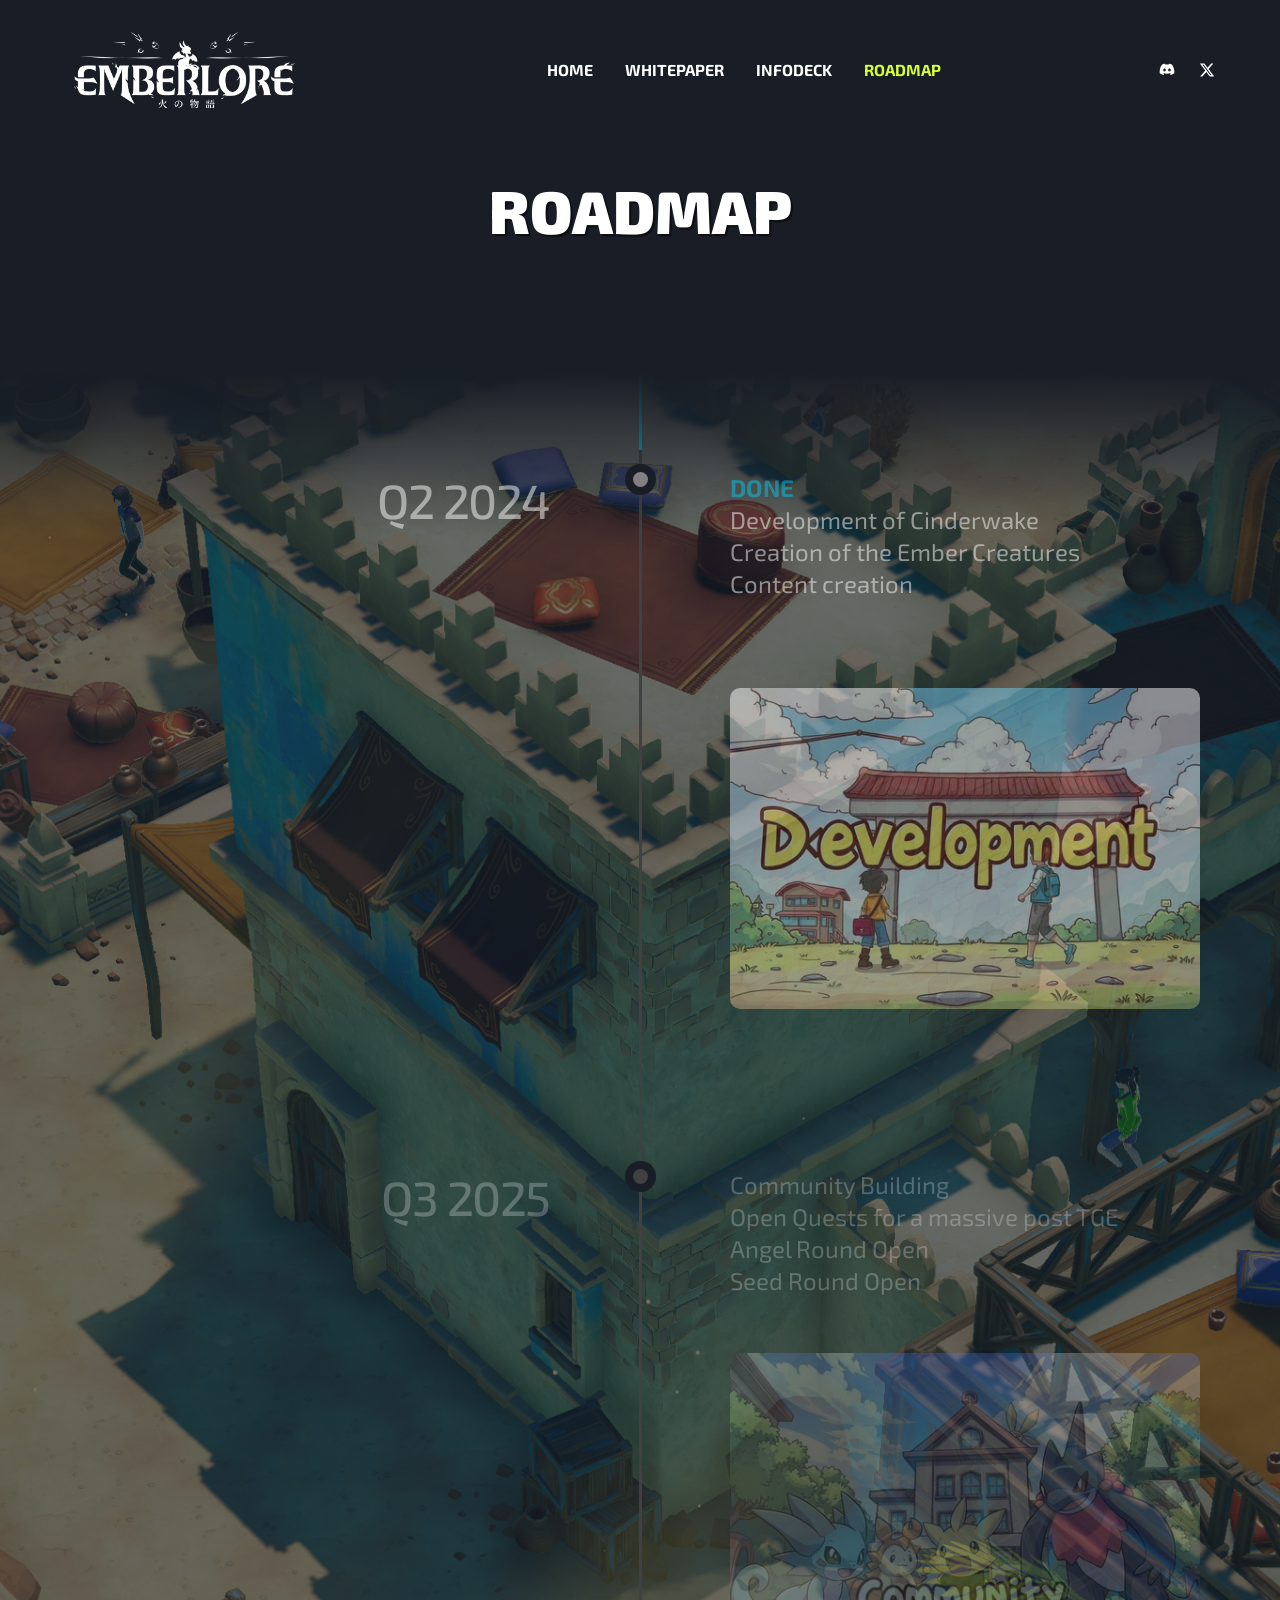
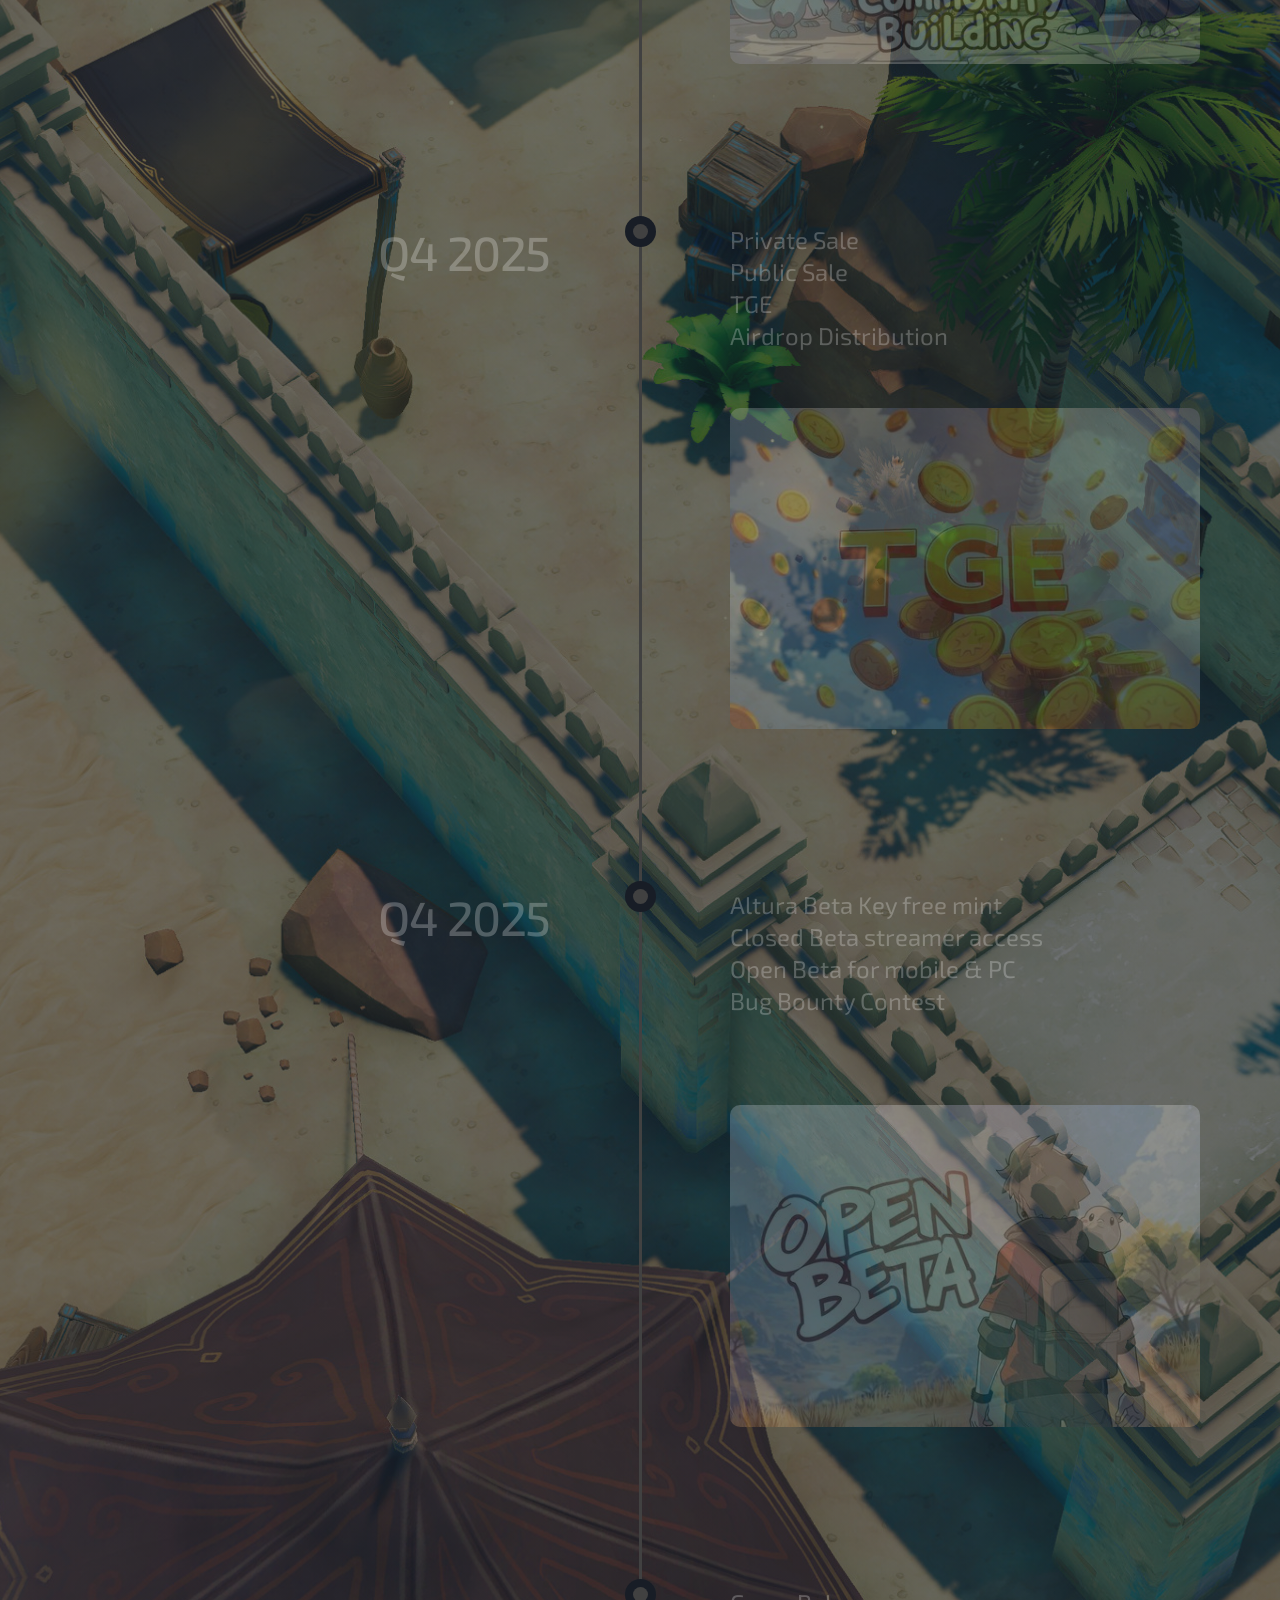
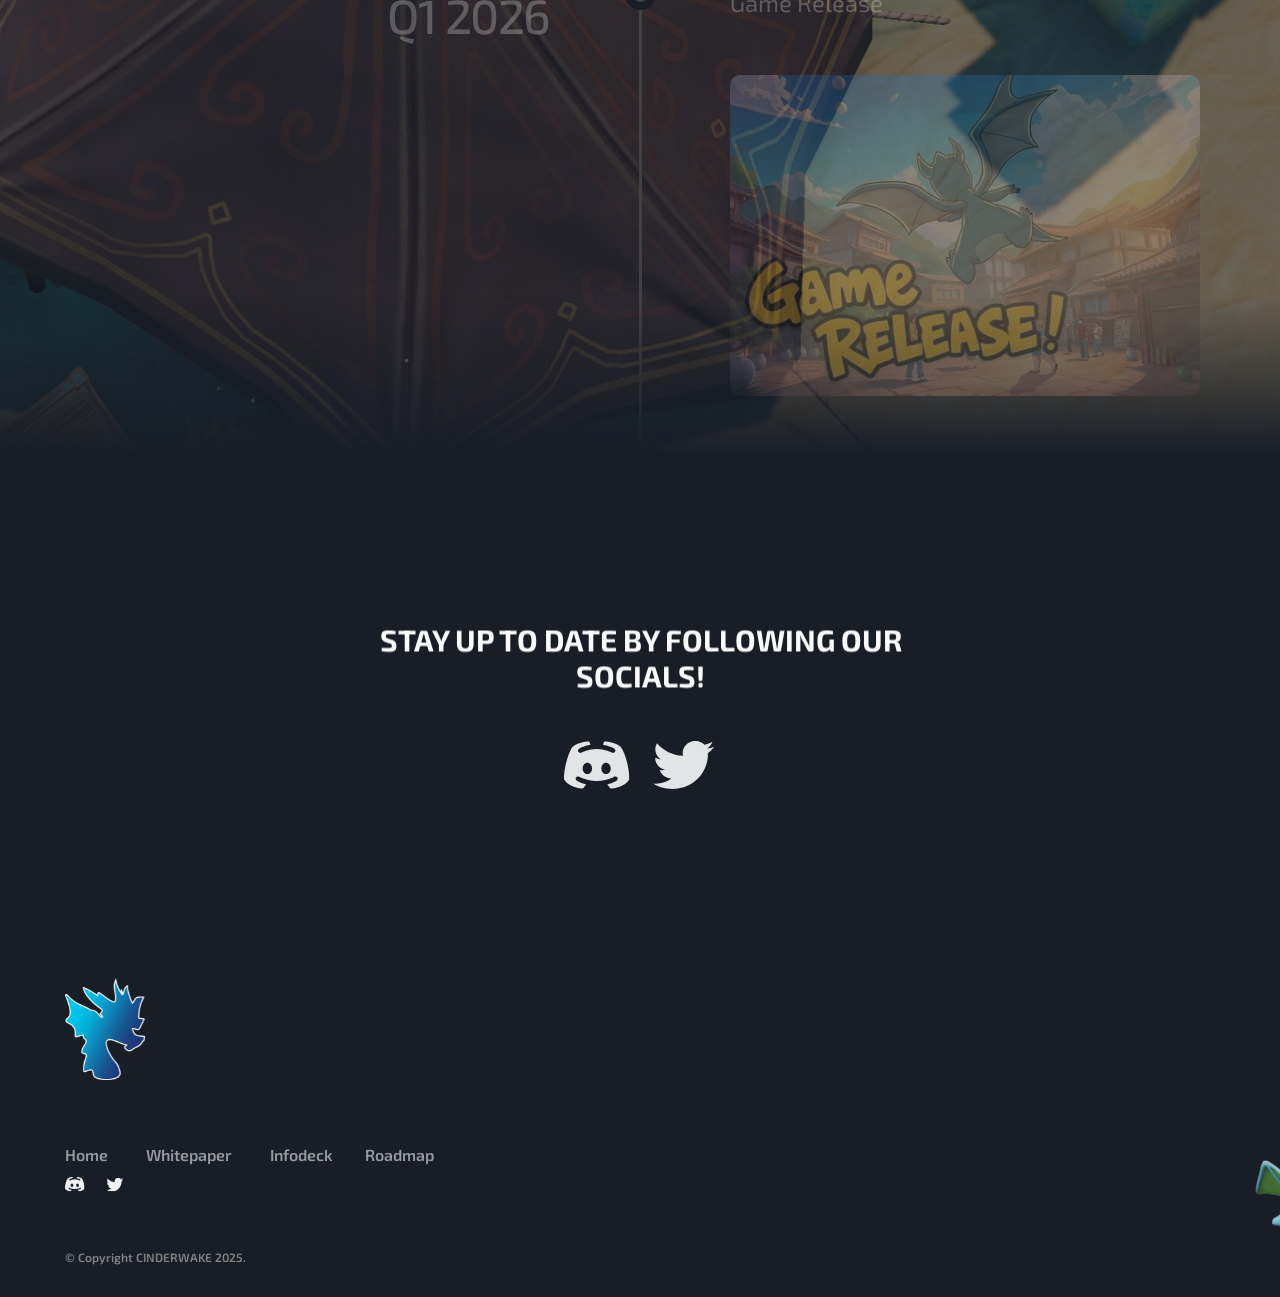
==== roadmap.html @ 2cef75fd "Rebrand visible text: Emberlore -> Cinderwake Replace the brand name in all visible copy, page title" ====
﻿<!DOCTYPE html><!-- Last Published: Tue Apr 29 2025 11:38:27 GMT+0000 (Coordinated Universal Time) --><html data-wf-domain="www.emberlore.io" data-wf-page="6612eb48450f7fd06bae9f62" data-wf-site="65edb0c08d0f6e270a85b3d5" lang="en"><head><meta charset="utf-8"><link href="https://cdn.prod.website-files.com" rel="preconnect" crossorigin="anonymous"><title>Cinderwake: A story of dragons and myths.</title><meta content="Embark on an epic journey into Cinderwake, a captivating world where adventure knows no bounds. Explore diverse landscapes, tame mythical creatures, and master innovative game mechanics. Forge your legend and shape your destiny in this immersive gaming experience." name="description"><meta content="Cinderwake: A story of dragons and myths." property="og:title"><meta content="Embark on an epic journey into Cinderwake, a captivating world where adventure knows no bounds. Explore diverse landscapes, tame mythical creatures, and master innovative game mechanics. Forge your legend and shape your destiny in this immersive gaming experience." property="og:description"><meta content="https://cdn.prod.website-files.com/65edb0c08d0f6e270a85b3d5/65fad220a2b759b76d40ac30_emberlore-og.webp" property="og:image"><meta content="Cinderwake: A story of dragons and myths." name="twitter:title"><meta content="Embark on an epic journey into Cinderwake, a captivating world where adventure knows no bounds. Explore diverse landscapes, tame mythical creatures, and master innovative game mechanics. Forge your legend and shape your destiny in this immersive gaming experience." name="twitter:description"><meta content="https://cdn.prod.website-files.com/65edb0c08d0f6e270a85b3d5/65fad220a2b759b76d40ac30_emberlore-og.webp" name="twitter:image"><meta property="og:type" content="website"><meta content="summary_large_image" name="twitter:card"><meta content="width=device-width, initial-scale=1" name="viewport"><link href="65edb0c08d0f6e270a85b3d5/css/emberlore.webflow.shared.68fce3626.min.css" rel="stylesheet" type="text/css"><script type="text/javascript">!function(o,c){var n=c.documentElement,t=" w-mod-";n.className+=t+"js",("ontouchstart"in o||o.DocumentTouch&&c instanceof DocumentTouch)&&(n.className+=t+"touch")}(window,document);</script><link href="65edb0c08d0f6e270a85b3d5/65f2bbc84f11f84de644cb66_favicon.png" rel="shortcut icon" type="image/x-icon"><link href="65edb0c08d0f6e270a85b3d5/65f2bbcc927da76b420b9541_webclip.png" rel="apple-touch-icon"><!-- [Attributes by Finsweet] Disable scrolling -->
<script defer="" src="npm/%40finsweet/attributes-scrolldisable%401/scrolldisable.js"></script></head><body><div class="wrap is-roadmap"><div class="nav_wrapper"><div data-animation="default" class="nav_component w-nav" data-easing2="ease" fs-scrolldisable-element="smart-nav" data-easing="ease" data-collapse="medium" data-w-id="f334f4ee-39ba-2723-30ae-fa889d1e36ba" role="banner" data-duration="400"><div class="nav_container"><a href="index.htm" class="nav_logo-link w-nav-brand"><img src="65edb0c08d0f6e270a85b3d5/66a147f974817463436dd213_Emberlore%20%281%29%20%281%29%20%282%29.png" loading="lazy" width="Auto" height="Auto" alt="" srcset="65edb0c08d0f6e270a85b3d5/66a147f974817463436dd213_Emberlore%20%281%29%20%281%29%20%282%29-p-500.png 500w, 65edb0c08d0f6e270a85b3d5/66a147f974817463436dd213_Emberlore%20%281%29%20%281%29%20%282%29-p-800.png 800w, 65edb0c08d0f6e270a85b3d5/66a147f974817463436dd213_Emberlore%20%281%29%20%281%29%20%282%29-p-1080.png 1080w, 65edb0c08d0f6e270a85b3d5/66a147f974817463436dd213_Emberlore%20%281%29%20%281%29%20%282%29-p-1600.png 1600w, 65edb0c08d0f6e270a85b3d5/66a147f974817463436dd213_Emberlore%20%281%29%20%281%29%20%282%29.png 2400w" sizes="(max-width: 479px) 98vw, (max-width: 767px) 99vw, (max-width: 2400px) 100vw, 2400px" class="brand-image"></a><nav role="navigation" class="nav_menu w-nav-menu"><div class="nav_menu-left"><a href="index.htm" class="nav_link">Home</a><a href="https://emberlore.gitbook.io/emberlore-whitepaper" target="_blank" class="soon-link w-inline-block"><div class="nav_link">Whitepaper</div></a><a href="65edb0c08d0f6e270a85b3d5/66eeae79903a2b254d27f442_EmberLore%20InformationDeck.pdf" class="nav_link">Infodeck</a><a href="roadmap.html" aria-current="page" class="nav_link w--current">Roadmap</a></div><div class="nav_menu-right is-tablet"><div class="nav_button-wrapper"><a href="https://discord.com/invite/b3zzBxsAum" target="_blank" class="opacity-hover w-inline-block"><div class="vectors-wrapper-3 w-embed"><svg xmlns="http://www.w3.org/2000/svg" viewbox="0 0 640 512"><!--!Font Awesome Free 6.5.1 by @fontawesome - https://fontawesome.com License - https://fontawesome.com/license/free Copyright 2024 Fonticons, Inc.--><path fill="currentColor" d="M524.5 69.8a1.5 1.5 0 0 0 -.8-.7A485.1 485.1 0 0 0 404.1 32a1.8 1.8 0 0 0 -1.9 .9 337.5 337.5 0 0 0 -14.9 30.6 447.8 447.8 0 0 0 -134.4 0 309.5 309.5 0 0 0 -15.1-30.6 1.9 1.9 0 0 0 -1.9-.9A483.7 483.7 0 0 0 116.1 69.1a1.7 1.7 0 0 0 -.8 .7C39.1 183.7 18.2 294.7 28.4 404.4a2 2 0 0 0 .8 1.4A487.7 487.7 0 0 0 176 479.9a1.9 1.9 0 0 0 2.1-.7A348.2 348.2 0 0 0 208.1 430.4a1.9 1.9 0 0 0 -1-2.6 321.2 321.2 0 0 1 -45.9-21.9 1.9 1.9 0 0 1 -.2-3.1c3.1-2.3 6.2-4.7 9.1-7.1a1.8 1.8 0 0 1 1.9-.3c96.2 43.9 200.4 43.9 295.5 0a1.8 1.8 0 0 1 1.9 .2c2.9 2.4 6 4.9 9.1 7.2a1.9 1.9 0 0 1 -.2 3.1 301.4 301.4 0 0 1 -45.9 21.8 1.9 1.9 0 0 0 -1 2.6 391.1 391.1 0 0 0 30 48.8 1.9 1.9 0 0 0 2.1 .7A486 486 0 0 0 610.7 405.7a1.9 1.9 0 0 0 .8-1.4C623.7 277.6 590.9 167.5 524.5 69.8zM222.5 337.6c-29 0-52.8-26.6-52.8-59.2S193.1 219.1 222.5 219.1c29.7 0 53.3 26.8 52.8 59.2C275.3 311 251.9 337.6 222.5 337.6zm195.4 0c-29 0-52.8-26.6-52.8-59.2S388.4 219.1 417.9 219.1c29.7 0 53.3 26.8 52.8 59.2C470.7 311 447.5 337.6 417.9 337.6z"></path></svg></div></a><a href="https://twitter.com/EmberLore_io" target="_blank" class="opacity-hover w-inline-block"><div class="vectors-wrapper-3 w-embed"><svg xmlns="http://www.w3.org/2000/svg" viewbox="0 0 512 512"><!--!Font Awesome Free 6.5.1 by @fontawesome - https://fontawesome.com License - https://fontawesome.com/license/free Copyright 2024 Fonticons, Inc.--><path fill="currentColor" d="M389.2 48h70.6L305.6 224.2 487 464H345L233.7 318.6 106.5 464H35.8L200.7 275.5 26.8 48H172.4L272.9 180.9 389.2 48zM364.4 421.8h39.1L151.1 88h-42L364.4 421.8z"></path></svg></div></a></div></div></nav><div class="nav_menu-right is-desktop"><div class="nav_button-wrapper"><a href="https://discord.com/invite/b3zzBxsAum" target="_blank" class="opacity-hover w-inline-block"><div class="vectors-wrapper-3 w-embed"><svg xmlns="http://www.w3.org/2000/svg" viewbox="0 0 640 512"><!--!Font Awesome Free 6.5.1 by @fontawesome - https://fontawesome.com License - https://fontawesome.com/license/free Copyright 2024 Fonticons, Inc.--><path fill="currentColor" d="M524.5 69.8a1.5 1.5 0 0 0 -.8-.7A485.1 485.1 0 0 0 404.1 32a1.8 1.8 0 0 0 -1.9 .9 337.5 337.5 0 0 0 -14.9 30.6 447.8 447.8 0 0 0 -134.4 0 309.5 309.5 0 0 0 -15.1-30.6 1.9 1.9 0 0 0 -1.9-.9A483.7 483.7 0 0 0 116.1 69.1a1.7 1.7 0 0 0 -.8 .7C39.1 183.7 18.2 294.7 28.4 404.4a2 2 0 0 0 .8 1.4A487.7 487.7 0 0 0 176 479.9a1.9 1.9 0 0 0 2.1-.7A348.2 348.2 0 0 0 208.1 430.4a1.9 1.9 0 0 0 -1-2.6 321.2 321.2 0 0 1 -45.9-21.9 1.9 1.9 0 0 1 -.2-3.1c3.1-2.3 6.2-4.7 9.1-7.1a1.8 1.8 0 0 1 1.9-.3c96.2 43.9 200.4 43.9 295.5 0a1.8 1.8 0 0 1 1.9 .2c2.9 2.4 6 4.9 9.1 7.2a1.9 1.9 0 0 1 -.2 3.1 301.4 301.4 0 0 1 -45.9 21.8 1.9 1.9 0 0 0 -1 2.6 391.1 391.1 0 0 0 30 48.8 1.9 1.9 0 0 0 2.1 .7A486 486 0 0 0 610.7 405.7a1.9 1.9 0 0 0 .8-1.4C623.7 277.6 590.9 167.5 524.5 69.8zM222.5 337.6c-29 0-52.8-26.6-52.8-59.2S193.1 219.1 222.5 219.1c29.7 0 53.3 26.8 52.8 59.2C275.3 311 251.9 337.6 222.5 337.6zm195.4 0c-29 0-52.8-26.6-52.8-59.2S388.4 219.1 417.9 219.1c29.7 0 53.3 26.8 52.8 59.2C470.7 311 447.5 337.6 417.9 337.6z"></path></svg></div></a><a href="https://twitter.com/EmberLore_io" target="_blank" class="opacity-hover w-inline-block"><div class="vectors-wrapper-3 w-embed"><svg xmlns="http://www.w3.org/2000/svg" viewbox="0 0 512 512"><!--!Font Awesome Free 6.5.1 by @fontawesome - https://fontawesome.com License - https://fontawesome.com/license/free Copyright 2024 Fonticons, Inc.--><path fill="currentColor" d="M389.2 48h70.6L305.6 224.2 487 464H345L233.7 318.6 106.5 464H35.8L200.7 275.5 26.8 48H172.4L272.9 180.9 389.2 48zM364.4 421.8h39.1L151.1 88h-42L364.4 421.8z"></path></svg></div></a></div></div><div class="nav_menu-button w-nav-button"><div class="menu-icon_component"><div class="menu-icon_line-top"></div><div class="menu-icon_line-middle"><div class="menu-icon_line-middle-inner"></div></div><div class="menu-icon_line-bottom"></div></div></div></div></div></div><div class="section-timeline-heading"><div class="container"><div class="padding-vertical-large"><div class="timeline-main_heading-wrapper"><div class="margin-bottom-medium"><h1 class="h1 uppercase text-white is-shadow fade-in-200">Roadmap</h1></div><div class="text-2xl font-black text-white max-700 is-shadow fade-in-300 hide">Cinderwake, a crossplay mobile game, immerses players in an open world ripe for exploration.</div></div></div></div></div><div class="section-timeline"><div class="overlay-fade-bottom"></div><div class="overlay-fade-top"></div><div class="container"><div class="timeline_component"><div class="timeline_progress"><div class="timeline_progress-bar"></div></div><div data-w-id="f598eb9b-3ac3-5f23-0cc0-b1598bd8a2d6" class="timeline_item"><div id="w-node-f598eb9b-3ac3-5f23-0cc0-b1598bd8a2d7-6bae9f62" class="timeline_left"><div class="timeline_date-text">Q2 2024</div></div><div id="w-node-f598eb9b-3ac3-5f23-0cc0-b1598bd8a2da-6bae9f62" class="timeline_centre"><div class="timeline_circle"></div></div><div id="w-node-f598eb9b-3ac3-5f23-0cc0-b1598bd8a2dc-6bae9f62" class="timeline_right"><div class="margin-bottom-xlarge"><div class="text-2xl font-black text-white max-700"><strong class="bold-text">DONE<br></strong>Development of Cinderwake<br>Creation of the Ember Creatures<br>Content creation<br><br></div></div><div class="timeline_image-wrapper"><img src="65edb0c08d0f6e270a85b3d5/66e434038d9d318dfdad5cd0_pikaso_texttoimage_cartoon-anime-style-the-text-development-written.jpeg" loading="lazy" width="480" sizes="(max-width: 479px) 100vw, 480px" alt="" srcset="65edb0c08d0f6e270a85b3d5/66e434038d9d318dfdad5cd0_pikaso_texttoimage_cartoon-anime-style-the-text-development-written-p-500.jpeg 500w, 65edb0c08d0f6e270a85b3d5/66e434038d9d318dfdad5cd0_pikaso_texttoimage_cartoon-anime-style-the-text-development-written-p-800.jpeg 800w, 65edb0c08d0f6e270a85b3d5/66e434038d9d318dfdad5cd0_pikaso_texttoimage_cartoon-anime-style-the-text-development-written-p-1080.jpeg 1080w, 65edb0c08d0f6e270a85b3d5/66e434038d9d318dfdad5cd0_pikaso_texttoimage_cartoon-anime-style-the-text-development-written.jpeg 1216w"></div></div></div><div data-w-id="52b753d2-a385-c561-7b0c-c6ce01f4a309" class="timeline_item"><div id="w-node-_52b753d2-a385-c561-7b0c-c6ce01f4a30a-6bae9f62" class="timeline_left"><div class="timeline_date-text">Q3 2025</div></div><div id="w-node-_52b753d2-a385-c561-7b0c-c6ce01f4a30d-6bae9f62" class="timeline_centre"><div class="timeline_circle"></div></div><div id="w-node-_52b753d2-a385-c561-7b0c-c6ce01f4a30f-6bae9f62" class="timeline_right"><div class="margin-bottom-xlarge"><div class="text-2xl font-black text-white max-700">Community Building<br>Open Quests for a massive post TGE <br>Angel Round Open<br>Seed Round Open  <br></div></div><div class="timeline_image-wrapper"><img src="65edb0c08d0f6e270a85b3d5/66e4375e30d5f2bd68a80fdd_pikaso_texttoimage_cartoon-anime-style-pokemon-like-creatures-tamers-%20%281%29.jpeg" loading="lazy" width="480" sizes="(max-width: 479px) 100vw, 480px" alt="" srcset="65edb0c08d0f6e270a85b3d5/66e4375e30d5f2bd68a80fdd_pikaso_texttoimage_cartoon-anime-style-pokemon-like-creatures-tamers-%20%281%29-p-500.jpeg 500w, 65edb0c08d0f6e270a85b3d5/66e4375e30d5f2bd68a80fdd_pikaso_texttoimage_cartoon-anime-style-pokemon-like-creatures-tamers-%20%281%29-p-800.jpeg 800w, 65edb0c08d0f6e270a85b3d5/66e4375e30d5f2bd68a80fdd_pikaso_texttoimage_cartoon-anime-style-pokemon-like-creatures-tamers-%20%281%29-p-1080.jpeg 1080w, 65edb0c08d0f6e270a85b3d5/66e4375e30d5f2bd68a80fdd_pikaso_texttoimage_cartoon-anime-style-pokemon-like-creatures-tamers-%20%281%29.jpeg 1216w"></div></div></div><div data-w-id="fb2a8386-4f6d-0e5f-ca7f-9562b5415572" class="timeline_item"><div id="w-node-fb2a8386-4f6d-0e5f-ca7f-9562b5415573-6bae9f62" class="timeline_left"><div class="timeline_date-text">Q4 2025</div></div><div id="w-node-fb2a8386-4f6d-0e5f-ca7f-9562b5415576-6bae9f62" class="timeline_centre"><div class="timeline_circle"></div></div><div id="w-node-fb2a8386-4f6d-0e5f-ca7f-9562b5415578-6bae9f62" class="timeline_right"><div class="margin-bottom-xlarge"><div class="text-2xl font-black text-white max-700">Private Sale<br>Public Sale<br>TGE<br>Airdrop Distribution<br></div></div><div class="timeline_image-wrapper"><img src="65edb0c08d0f6e270a85b3d5/66e437f4d827fdf0c447651d_pikaso_texttoimage_cartoon-anime-style-coins-flying-the-text-TGE-writ.jpeg" loading="lazy" width="480" sizes="(max-width: 479px) 100vw, 480px" alt="" srcset="65edb0c08d0f6e270a85b3d5/66e437f4d827fdf0c447651d_pikaso_texttoimage_cartoon-anime-style-coins-flying-the-text-TGE-writ-p-500.jpeg 500w, 65edb0c08d0f6e270a85b3d5/66e437f4d827fdf0c447651d_pikaso_texttoimage_cartoon-anime-style-coins-flying-the-text-TGE-writ-p-800.jpeg 800w, 65edb0c08d0f6e270a85b3d5/66e437f4d827fdf0c447651d_pikaso_texttoimage_cartoon-anime-style-coins-flying-the-text-TGE-writ-p-1080.jpeg 1080w, 65edb0c08d0f6e270a85b3d5/66e437f4d827fdf0c447651d_pikaso_texttoimage_cartoon-anime-style-coins-flying-the-text-TGE-writ.jpeg 1216w"></div></div></div><div data-w-id="657e2083-3b31-bb04-ebbe-5935aabd07f8" class="timeline_item"><div id="w-node-_657e2083-3b31-bb04-ebbe-5935aabd07f9-6bae9f62" class="timeline_left"><div class="timeline_date-text">Q4 2025</div></div><div id="w-node-_657e2083-3b31-bb04-ebbe-5935aabd07fc-6bae9f62" class="timeline_centre"><div class="timeline_circle"></div></div><div id="w-node-_657e2083-3b31-bb04-ebbe-5935aabd07fe-6bae9f62" class="timeline_right"><div class="margin-bottom-xlarge"><div class="text-2xl font-black text-white max-700">Altura Beta Key free mint<br>Closed Beta streamer access<br>Open Beta for mobile &amp; PC<br>Bug Bounty Contest<br>‍</div></div><div class="timeline_image-wrapper"><img src="65edb0c08d0f6e270a85b3d5/66e43a5238f781be1020b7a4_pikaso_texttoimage_cartoon-anime-style-player-with-baby-pokemon-creat%20%281%29.jpeg" loading="lazy" width="480" sizes="(max-width: 479px) 100vw, 480px" alt="" srcset="65edb0c08d0f6e270a85b3d5/66e43a5238f781be1020b7a4_pikaso_texttoimage_cartoon-anime-style-player-with-baby-pokemon-creat%20%281%29-p-500.jpeg 500w, 65edb0c08d0f6e270a85b3d5/66e43a5238f781be1020b7a4_pikaso_texttoimage_cartoon-anime-style-player-with-baby-pokemon-creat%20%281%29-p-800.jpeg 800w, 65edb0c08d0f6e270a85b3d5/66e43a5238f781be1020b7a4_pikaso_texttoimage_cartoon-anime-style-player-with-baby-pokemon-creat%20%281%29-p-1080.jpeg 1080w, 65edb0c08d0f6e270a85b3d5/66e43a5238f781be1020b7a4_pikaso_texttoimage_cartoon-anime-style-player-with-baby-pokemon-creat%20%281%29.jpeg 1216w"></div></div></div><div data-w-id="8124001e-5a3d-9c7e-6626-b7a7f5ca1448" class="timeline_item"><div id="w-node-_8124001e-5a3d-9c7e-6626-b7a7f5ca1449-6bae9f62" class="timeline_left"><div class="timeline_date-text">Q1 2026</div></div><div id="w-node-_8124001e-5a3d-9c7e-6626-b7a7f5ca144c-6bae9f62" class="timeline_centre"><div class="timeline_circle"></div></div><div id="w-node-_8124001e-5a3d-9c7e-6626-b7a7f5ca144e-6bae9f62" class="timeline_right"><div class="margin-bottom-xlarge"><div class="text-2xl font-black text-white max-700">Game Release</div></div><div class="timeline_image-wrapper"><img src="65edb0c08d0f6e270a85b3d5/66e43b768213e007e85223b6_pikaso_texttoimage_cartoon-anime-style-party-in-ancient-Japanese-town.jpeg" loading="lazy" width="480" sizes="(max-width: 479px) 100vw, 480px" alt="" srcset="65edb0c08d0f6e270a85b3d5/66e43b768213e007e85223b6_pikaso_texttoimage_cartoon-anime-style-party-in-ancient-Japanese-town-p-500.jpeg 500w, 65edb0c08d0f6e270a85b3d5/66e43b768213e007e85223b6_pikaso_texttoimage_cartoon-anime-style-party-in-ancient-Japanese-town-p-800.jpeg 800w, 65edb0c08d0f6e270a85b3d5/66e43b768213e007e85223b6_pikaso_texttoimage_cartoon-anime-style-party-in-ancient-Japanese-town-p-1080.jpeg 1080w, 65edb0c08d0f6e270a85b3d5/66e43b768213e007e85223b6_pikaso_texttoimage_cartoon-anime-style-party-in-ancient-Japanese-town.jpeg 1216w"></div></div></div><div></div></div></div></div><section class="section"><div class="w-layout-blockcontainer container w-container"><div class="section-news"><div class="ads-block"><div class="max-625"><div class="text-center"><p class="text-3xl font-black uppercase text-white weight-700 fade-in-200">Stay up to date by following our socials!</p></div></div><div class="download-apps fade-in-300"><a href="https://discord.com/invite/b3zzBxsAum" target="_blank" class="social-link-cta w-inline-block"><img src="65edb0c08d0f6e270a85b3d5/65edb0c08d0f6e270a85b46e_Vectors-Wrapper.svg" loading="lazy" width="179.7191925048828" height="53.33300018310547" alt="" class="google-play-white is-vector"></a><a href="https://discord.gg/b3zzBxsAum" target="_blank" class="social-link-cta w-inline-block"><img src="65edb0c08d0f6e270a85b3d5/65edb0c08d0f6e270a85b46f_Vectors-Wrapper.svg" loading="lazy" width="178.595947265625" height="53" alt="" class="app-store-white is-vector"></a></div></div></div></div></section><div class="footer"><div class="container is-footer"><div class="footer-content"><div class="footer-column"><div class="logo"><a href="index.htm" class="fade-in-100 w-inline-block"><img src="65edb0c08d0f6e270a85b3d5/65edf3df8883cfba23c4cc61_head%202.png" loading="lazy" width="150.79844665527344" height="70.2705307006836" alt="" srcset="65edb0c08d0f6e270a85b3d5/65edf3df8883cfba23c4cc61_head%202-p-500.png 500w, 65edb0c08d0f6e270a85b3d5/65edf3df8883cfba23c4cc61_head%202-p-800.png 800w, 65edb0c08d0f6e270a85b3d5/65edf3df8883cfba23c4cc61_head%202-p-1080.png 1080w, 65edb0c08d0f6e270a85b3d5/65edf3df8883cfba23c4cc61_head%202-p-1600.png 1600w, 65edb0c08d0f6e270a85b3d5/65edf3df8883cfba23c4cc61_head%202-p-2000.png 2000w, 65edb0c08d0f6e270a85b3d5/65edf3df8883cfba23c4cc61_head%202-p-2600.png 2600w, 65edb0c08d0f6e270a85b3d5/65edf3df8883cfba23c4cc61_head%202.png 3199w" sizes="150.796875px" class="footer-brand-logo"></a></div><div class="footer-menu-links fade-in-400"><a href="index.htm" class="opacity-hover w-inline-block"><div class="footer-link">Home</div></a><a data-w-id="b6670993-d872-7fd7-d402-59e4d78cd93d" href="https://emberlore.gitbook.io/emberlore-whitepaper" target="_blank" class="footer-link-soon w-inline-block"><div class="footer-link">Whitepaper</div></a><a href="65edb0c08d0f6e270a85b3d5/65fac6d1218a3a5d2da066de_EmberLore%20Deck.pdf" class="opacity-hover w-inline-block"><div class="footer-link">Infodeck</div></a><a href="roadmap.html" aria-current="page" class="opacity-hover w-inline-block w--current"><div class="footer-link">Roadmap</div></a></div><div class="footer-social-links fade-in-500"><a href="https://discord.com/invite/b3zzBxsAum" target="_blank" class="social-media-link opacity-hover"><img src="65edb0c08d0f6e270a85b3d5/65edb0c08d0f6e270a85b46e_Vectors-Wrapper.svg" loading="lazy" width="19.526540756225586" height="14.333332061767578" alt="" class="vectors-wrapper-51"></a><a href="https://twitter.com/EmberLore_io" target="_blank" class="social-media-link opacity-hover"><img src="65edb0c08d0f6e270a85b3d5/65edb0c08d0f6e270a85b46f_Vectors-Wrapper.svg" loading="lazy" width="18.628662109375" height="14.470244407653809" alt="" class="vectors-wrapper-52"></a></div><div class="divider-footer-gradient fade-in-600"></div><div class="website-copy"><p class="text-xs font-semibold text-grey">© Copyright CINDERWAKE 2025. </p></div></div></div></div><div data-w-id="f4044516-5339-81cd-c747-863c28a17144" class="walking-wrappper"><img src="65edb0c08d0f6e270a85b3d5/65febe58690b558ee5e28cb8_gifmaker_me.gif" loading="lazy" alt="" class="walking-in"></div></div></div><script src="js/jquery-3.5.1.min.dc5e7f18c8.js?site=65edb0c08d0f6e270a85b3d5" type="text/javascript" integrity="sha256-9/aliU8dGd2tb6OSsuzixeV4y/faTqgFtohetphbbj0=" crossorigin="anonymous"></script><script src="65edb0c08d0f6e270a85b3d5/js/webflow.schunk.4a394eb5af8156f2.js" type="text/javascript"></script><script src="65edb0c08d0f6e270a85b3d5/js/webflow.schunk.88e7e05d22144a74.js" type="text/javascript"></script><script src="65edb0c08d0f6e270a85b3d5/js/webflow.f52cdfb4.03f10e0a35a5067b.js" type="text/javascript"></script><script>
var Webflow = Webflow || [];
Webflow.push(function() {

  $('.tab-wrapper').on('click', '.tab_previous, .tab_next', function() {

    var direction = $(this).hasClass('tab_previous') ? -1 : 1;
    var tablinks = $(this).parent().find('.w-tab-menu');
    var index = tablinks.find('.w--current').index() + direction;
    index = index >= tablinks.children().length ? 0 : index;
    tablinks.find('.w-tab-link').eq(index).trigger('click');

  }); 

});
</script></body></html>
---- 65edb0c08d0f6e270a85b3d5/css/emberlore.webflow.shared.68fce3626.min.css ----
﻿html{-webkit-text-size-adjust:100%;-ms-text-size-adjust:100%;font-family:sans-serif}body{margin:0}article,aside,details,figcaption,figure,footer,header,hgroup,main,menu,nav,section,summary{display:block}audio,canvas,progress,video{vertical-align:baseline;display:inline-block}audio:not([controls]){height:0;display:none}[hidden],template{display:none}a{background-color:#0000}a:active,a:hover{outline:0}abbr[title]{border-bottom:1px dotted}b,strong{font-weight:700}dfn{font-style:italic}h1{margin:.67em 0;font-size:2em}mark{color:#000;background:#ff0}small{font-size:80%}sub,sup{vertical-align:baseline;font-size:75%;line-height:0;position:relative}sup{top:-.5em}sub{bottom:-.25em}img{border:0}svg:not(:root){overflow:hidden}hr{box-sizing:content-box;height:0}pre{overflow:auto}code,kbd,pre,samp{font-family:monospace;font-size:1em}button,input,optgroup,select,textarea{color:inherit;font:inherit;margin:0}button{overflow:visible}button,select{text-transform:none}button,html input[type=button],input[type=reset]{-webkit-appearance:button;cursor:pointer}button[disabled],html input[disabled]{cursor:default}button::-moz-focus-inner,input::-moz-focus-inner{border:0;padding:0}input{line-height:normal}input[type=checkbox],input[type=radio]{box-sizing:border-box;padding:0}input[type=number]::-webkit-inner-spin-button,input[type=number]::-webkit-outer-spin-button{height:auto}input[type=search]{-webkit-appearance:none}input[type=search]::-webkit-search-cancel-button,input[type=search]::-webkit-search-decoration{-webkit-appearance:none}legend{border:0;padding:0}textarea{overflow:auto}optgroup{font-weight:700}table{border-collapse:collapse;border-spacing:0}td,th{padding:0}@font-face{font-family:webflow-icons;src:url([data-uri])format("truetype");font-weight:400;font-style:normal}[class^=w-icon-],[class*=\ w-icon-]{speak:none;font-variant:normal;text-transform:none;-webkit-font-smoothing:antialiased;-moz-osx-font-smoothing:grayscale;font-style:normal;font-weight:400;line-height:1;font-family:webflow-icons!important}.w-icon-slider-right:before{content:""}.w-icon-slider-left:before{content:""}.w-icon-nav-menu:before{content:""}.w-icon-arrow-down:before,.w-icon-dropdown-toggle:before{content:""}.w-icon-file-upload-remove:before{content:""}.w-icon-file-upload-icon:before{content:""}*{box-sizing:border-box}html{height:100%}body{color:#333;background-color:#fff;min-height:100%;margin:0;font-family:Arial,sans-serif;font-size:14px;line-height:20px}img{vertical-align:middle;max-width:100%;display:inline-block}html.w-mod-touch *{background-attachment:scroll!important}.w-block{display:block}.w-inline-block{max-width:100%;display:inline-block}.w-clearfix:before,.w-clearfix:after{content:" ";grid-area:1/1/2/2;display:table}.w-clearfix:after{clear:both}.w-hidden{display:none}.w-button{color:#fff;line-height:inherit;cursor:pointer;background-color:#3898ec;border:0;border-radius:0;padding:9px 15px;text-decoration:none;display:inline-block}input.w-button{-webkit-appearance:button}html[data-w-dynpage] [data-w-cloak]{color:#0000!important}.w-code-block{margin:unset}pre.w-code-block code{all:inherit}.w-optimization{display:contents}.w-webflow-badge,.w-webflow-badge>img{box-sizing:unset;width:unset;height:unset;max-height:unset;max-width:unset;min-height:unset;min-width:unset;margin:unset;padding:unset;float:unset;clear:unset;border:unset;border-radius:unset;background:unset;background-image:unset;background-position:unset;background-size:unset;background-repeat:unset;background-origin:unset;background-clip:unset;background-attachment:unset;background-color:unset;box-shadow:unset;transform:unset;direction:unset;font-family:unset;font-weight:unset;color:unset;font-size:unset;line-height:unset;font-style:unset;font-variant:unset;text-align:unset;letter-spacing:unset;-webkit-text-decoration:unset;text-decoration:unset;text-indent:unset;text-transform:unset;list-style-type:unset;text-shadow:unset;vertical-align:unset;cursor:unset;white-space:unset;word-break:unset;word-spacing:unset;word-wrap:unset;transition:unset}.w-webflow-badge{white-space:nowrap;cursor:pointer;box-shadow:0 0 0 1px #0000001a,0 1px 3px #0000001a;visibility:visible!important;opacity:1!important;z-index:2147483647!important;color:#aaadb0!important;overflow:unset!important;background-color:#fff!important;border-radius:3px!important;width:auto!important;height:auto!important;margin:0!important;padding:6px!important;font-size:12px!important;line-height:14px!important;text-decoration:none!important;display:inline-block!important;position:fixed!important;inset:auto 12px 12px auto!important;transform:none!important}.w-webflow-badge>img{position:unset;visibility:unset!important;opacity:1!important;vertical-align:middle!important;display:inline-block!important}h1,h2,h3,h4,h5,h6{margin-bottom:10px;font-weight:700}h1{margin-top:20px;font-size:38px;line-height:44px}h2{margin-top:20px;font-size:32px;line-height:36px}h3{margin-top:20px;font-size:24px;line-height:30px}h4{margin-top:10px;font-size:18px;line-height:24px}h5{margin-top:10px;font-size:14px;line-height:20px}h6{margin-top:10px;font-size:12px;line-height:18px}p{margin-top:0;margin-bottom:10px}blockquote{border-left:5px solid #e2e2e2;margin:0 0 10px;padding:10px 20px;font-size:18px;line-height:22px}figure{margin:0 0 10px}figcaption{text-align:center;margin-top:5px}ul,ol{margin-top:0;margin-bottom:10px;padding-left:40px}.w-list-unstyled{padding-left:0;list-style:none}.w-embed:before,.w-embed:after{content:" ";grid-area:1/1/2/2;display:table}.w-embed:after{clear:both}.w-video{width:100%;padding:0;position:relative}.w-video iframe,.w-video object,.w-video embed{border:none;width:100%;height:100%;position:absolute;top:0;left:0}fieldset{border:0;margin:0;padding:0}button,[type=button],[type=reset]{cursor:pointer;-webkit-appearance:button;border:0}.w-form{margin:0 0 15px}.w-form-done{text-align:center;background-color:#ddd;padding:20px;display:none}.w-form-fail{background-color:#ffdede;margin-top:10px;padding:10px;display:none}label{margin-bottom:5px;font-weight:700;display:block}.w-input,.w-select{color:#333;vertical-align:middle;background-color:#fff;border:1px solid #ccc;width:100%;height:38px;margin-bottom:10px;padding:8px 12px;font-size:14px;line-height:1.42857;display:block}.w-input::placeholder,.w-select::placeholder{color:#999}.w-input:focus,.w-select:focus{border-color:#3898ec;outline:0}.w-input[disabled],.w-select[disabled],.w-input[readonly],.w-select[readonly],fieldset[disabled] .w-input,fieldset[disabled] .w-select{cursor:not-allowed}.w-input[disabled]:not(.w-input-disabled),.w-select[disabled]:not(.w-input-disabled),.w-input[readonly],.w-select[readonly],fieldset[disabled]:not(.w-input-disabled) .w-input,fieldset[disabled]:not(.w-input-disabled) .w-select{background-color:#eee}textarea.w-input,textarea.w-select{height:auto}.w-select{background-color:#f3f3f3}.w-select[multiple]{height:auto}.w-form-label{cursor:pointer;margin-bottom:0;font-weight:400;display:inline-block}.w-radio{margin-bottom:5px;padding-left:20px;display:block}.w-radio:before,.w-radio:after{content:" ";grid-area:1/1/2/2;display:table}.w-radio:after{clear:both}.w-radio-input{float:left;margin:3px 0 0 -20px;line-height:normal}.w-file-upload{margin-bottom:10px;display:block}.w-file-upload-input{opacity:0;z-index:-100;width:.1px;height:.1px;position:absolute;overflow:hidden}.w-file-upload-default,.w-file-upload-uploading,.w-file-upload-success{color:#333;display:inline-block}.w-file-upload-error{margin-top:10px;display:block}.w-file-upload-default.w-hidden,.w-file-upload-uploading.w-hidden,.w-file-upload-error.w-hidden,.w-file-upload-success.w-hidden{display:none}.w-file-upload-uploading-btn{cursor:pointer;background-color:#fafafa;border:1px solid #ccc;margin:0;padding:8px 12px;font-size:14px;font-weight:400;display:flex}.w-file-upload-file{background-color:#fafafa;border:1px solid #ccc;flex-grow:1;justify-content:space-between;margin:0;padding:8px 9px 8px 11px;display:flex}.w-file-upload-file-name{font-size:14px;font-weight:400;display:block}.w-file-remove-link{cursor:pointer;width:auto;height:auto;margin-top:3px;margin-left:10px;padding:3px;display:block}.w-icon-file-upload-remove{margin:auto;font-size:10px}.w-file-upload-error-msg{color:#ea384c;padding:2px 0;display:inline-block}.w-file-upload-info{padding:0 12px;line-height:38px;display:inline-block}.w-file-upload-label{cursor:pointer;background-color:#fafafa;border:1px solid #ccc;margin:0;padding:8px 12px;font-size:14px;font-weight:400;display:inline-block}.w-icon-file-upload-icon,.w-icon-file-upload-uploading{width:20px;margin-right:8px;display:inline-block}.w-icon-file-upload-uploading{height:20px}.w-container{max-width:940px;margin-left:auto;margin-right:auto}.w-container:before,.w-container:after{content:" ";grid-area:1/1/2/2;display:table}.w-container:after{clear:both}.w-container .w-row{margin-left:-10px;margin-right:-10px}.w-row:before,.w-row:after{content:" ";grid-area:1/1/2/2;display:table}.w-row:after{clear:both}.w-row .w-row{margin-left:0;margin-right:0}.w-col{float:left;width:100%;min-height:1px;padding-left:10px;padding-right:10px;position:relative}.w-col .w-col{padding-left:0;padding-right:0}.w-col-1{width:8.33333%}.w-col-2{width:16.6667%}.w-col-3{width:25%}.w-col-4{width:33.3333%}.w-col-5{width:41.6667%}.w-col-6{width:50%}.w-col-7{width:58.3333%}.w-col-8{width:66.6667%}.w-col-9{width:75%}.w-col-10{width:83.3333%}.w-col-11{width:91.6667%}.w-col-12{width:100%}.w-hidden-main{display:none!important}@media screen and (max-width:991px){.w-container{max-width:728px}.w-hidden-main{display:inherit!important}.w-hidden-medium{display:none!important}.w-col-medium-1{width:8.33333%}.w-col-medium-2{width:16.6667%}.w-col-medium-3{width:25%}.w-col-medium-4{width:33.3333%}.w-col-medium-5{width:41.6667%}.w-col-medium-6{width:50%}.w-col-medium-7{width:58.3333%}.w-col-medium-8{width:66.6667%}.w-col-medium-9{width:75%}.w-col-medium-10{width:83.3333%}.w-col-medium-11{width:91.6667%}.w-col-medium-12{width:100%}.w-col-stack{width:100%;left:auto;right:auto}}@media screen and (max-width:767px){.w-hidden-main,.w-hidden-medium{display:inherit!important}.w-hidden-small{display:none!important}.w-row,.w-container .w-row{margin-left:0;margin-right:0}.w-col{width:100%;left:auto;right:auto}.w-col-small-1{width:8.33333%}.w-col-small-2{width:16.6667%}.w-col-small-3{width:25%}.w-col-small-4{width:33.3333%}.w-col-small-5{width:41.6667%}.w-col-small-6{width:50%}.w-col-small-7{width:58.3333%}.w-col-small-8{width:66.6667%}.w-col-small-9{width:75%}.w-col-small-10{width:83.3333%}.w-col-small-11{width:91.6667%}.w-col-small-12{width:100%}}@media screen and (max-width:479px){.w-container{max-width:none}.w-hidden-main,.w-hidden-medium,.w-hidden-small{display:inherit!important}.w-hidden-tiny{display:none!important}.w-col{width:100%}.w-col-tiny-1{width:8.33333%}.w-col-tiny-2{width:16.6667%}.w-col-tiny-3{width:25%}.w-col-tiny-4{width:33.3333%}.w-col-tiny-5{width:41.6667%}.w-col-tiny-6{width:50%}.w-col-tiny-7{width:58.3333%}.w-col-tiny-8{width:66.6667%}.w-col-tiny-9{width:75%}.w-col-tiny-10{width:83.3333%}.w-col-tiny-11{width:91.6667%}.w-col-tiny-12{width:100%}}.w-widget{position:relative}.w-widget-map{width:100%;height:400px}.w-widget-map label{width:auto;display:inline}.w-widget-map img{max-width:inherit}.w-widget-map .gm-style-iw{text-align:center}.w-widget-map .gm-style-iw>button{display:none!important}.w-widget-twitter{overflow:hidden}.w-widget-twitter-count-shim{vertical-align:top;text-align:center;background:#fff;border:1px solid #758696;border-radius:3px;width:28px;height:20px;display:inline-block;position:relative}.w-widget-twitter-count-shim *{pointer-events:none;-webkit-user-select:none;user-select:none}.w-widget-twitter-count-shim .w-widget-twitter-count-inner{text-align:center;color:#999;font-family:serif;font-size:15px;line-height:12px;position:relative}.w-widget-twitter-count-shim .w-widget-twitter-count-clear{display:block;position:relative}.w-widget-twitter-count-shim.w--large{width:36px;height:28px}.w-widget-twitter-count-shim.w--large .w-widget-twitter-count-inner{font-size:18px;line-height:18px}.w-widget-twitter-count-shim:not(.w--vertical){margin-left:5px;margin-right:8px}.w-widget-twitter-count-shim:not(.w--vertical).w--large{margin-left:6px}.w-widget-twitter-count-shim:not(.w--vertical):before,.w-widget-twitter-count-shim:not(.w--vertical):after{content:" ";pointer-events:none;border:solid #0000;width:0;height:0;position:absolute;top:50%;left:0}.w-widget-twitter-count-shim:not(.w--vertical):before{border-width:4px;border-color:#75869600 #5d6c7b #75869600 #75869600;margin-top:-4px;margin-left:-9px}.w-widget-twitter-count-shim:not(.w--vertical).w--large:before{border-width:5px;margin-top:-5px;margin-left:-10px}.w-widget-twitter-count-shim:not(.w--vertical):after{border-width:4px;border-color:#fff0 #fff #fff0 #fff0;margin-top:-4px;margin-left:-8px}.w-widget-twitter-count-shim:not(.w--vertical).w--large:after{border-width:5px;margin-top:-5px;margin-left:-9px}.w-widget-twitter-count-shim.w--vertical{width:61px;height:33px;margin-bottom:8px}.w-widget-twitter-count-shim.w--vertical:before,.w-widget-twitter-count-shim.w--vertical:after{content:" ";pointer-events:none;border:solid #0000;width:0;height:0;position:absolute;top:100%;left:50%}.w-widget-twitter-count-shim.w--vertical:before{border-width:5px;border-color:#5d6c7b #75869600 #75869600;margin-left:-5px}.w-widget-twitter-count-shim.w--vertical:after{border-width:4px;border-color:#fff #fff0 #fff0;margin-left:-4px}.w-widget-twitter-count-shim.w--vertical .w-widget-twitter-count-inner{font-size:18px;line-height:22px}.w-widget-twitter-count-shim.w--vertical.w--large{width:76px}.w-background-video{color:#fff;height:500px;position:relative;overflow:hidden}.w-background-video>video{object-fit:cover;z-index:-100;background-position:50%;background-size:cover;width:100%;height:100%;margin:auto;position:absolute;inset:-100%}.w-background-video>video::-webkit-media-controls-start-playback-button{-webkit-appearance:none;display:none!important}.w-background-video--control{background-color:#0000;padding:0;position:absolute;bottom:1em;right:1em}.w-background-video--control>[hidden]{display:none!important}.w-slider{text-align:center;clear:both;-webkit-tap-highlight-color:#0000;tap-highlight-color:#0000;background:#ddd;height:300px;position:relative}.w-slider-mask{z-index:1;white-space:nowrap;height:100%;display:block;position:relative;left:0;right:0;overflow:hidden}.w-slide{vertical-align:top;white-space:normal;text-align:left;width:100%;height:100%;display:inline-block;position:relative}.w-slider-nav{z-index:2;text-align:center;-webkit-tap-highlight-color:#0000;tap-highlight-color:#0000;height:40px;margin:auto;padding-top:10px;position:absolute;inset:auto 0 0}.w-slider-nav.w-round>div{border-radius:100%}.w-slider-nav.w-num>div{font-size:inherit;line-height:inherit;width:auto;height:auto;padding:.2em .5em}.w-slider-nav.w-shadow>div{box-shadow:0 0 3px #3336}.w-slider-nav-invert{color:#fff}.w-slider-nav-invert>div{background-color:#2226}.w-slider-nav-invert>div.w-active{background-color:#222}.w-slider-dot{cursor:pointer;background-color:#fff6;width:1em;height:1em;margin:0 3px .5em;transition:background-color .1s,color .1s;display:inline-block;position:relative}.w-slider-dot.w-active{background-color:#fff}.w-slider-dot:focus{outline:none;box-shadow:0 0 0 2px #fff}.w-slider-dot:focus.w-active{box-shadow:none}.w-slider-arrow-left,.w-slider-arrow-right{cursor:pointer;color:#fff;-webkit-tap-highlight-color:#0000;tap-highlight-color:#0000;-webkit-user-select:none;user-select:none;width:80px;margin:auto;font-size:40px;position:absolute;inset:0;overflow:hidden}.w-slider-arrow-left [class^=w-icon-],.w-slider-arrow-right [class^=w-icon-],.w-slider-arrow-left [class*=\ w-icon-],.w-slider-arrow-right [class*=\ w-icon-]{position:absolute}.w-slider-arrow-left:focus,.w-slider-arrow-right:focus{outline:0}.w-slider-arrow-left{z-index:3;right:auto}.w-slider-arrow-right{z-index:4;left:auto}.w-icon-slider-left,.w-icon-slider-right{width:1em;height:1em;margin:auto;inset:0}.w-slider-aria-label{clip:rect(0 0 0 0);border:0;width:1px;height:1px;margin:-1px;padding:0;position:absolute;overflow:hidden}.w-slider-force-show{display:block!important}.w-dropdown{text-align:left;z-index:900;margin-left:auto;margin-right:auto;display:inline-block;position:relative}.w-dropdown-btn,.w-dropdown-toggle,.w-dropdown-link{vertical-align:top;color:#222;text-align:left;white-space:nowrap;margin-left:auto;margin-right:auto;padding:20px;text-decoration:none;position:relative}.w-dropdown-toggle{-webkit-user-select:none;user-select:none;cursor:pointer;padding-right:40px;display:inline-block}.w-dropdown-toggle:focus{outline:0}.w-icon-dropdown-toggle{width:1em;height:1em;margin:auto 20px auto auto;position:absolute;top:0;bottom:0;right:0}.w-dropdown-list{background:#ddd;min-width:100%;display:none;position:absolute}.w-dropdown-list.w--open{display:block}.w-dropdown-link{color:#222;padding:10px 20px;display:block}.w-dropdown-link.w--current{color:#0082f3}.w-dropdown-link:focus{outline:0}@media screen and (max-width:767px){.w-nav-brand{padding-left:10px}}.w-lightbox-backdrop{cursor:auto;letter-spacing:normal;text-indent:0;text-shadow:none;text-transform:none;visibility:visible;white-space:normal;word-break:normal;word-spacing:normal;word-wrap:normal;color:#fff;text-align:center;z-index:2000;opacity:0;-webkit-user-select:none;-moz-user-select:none;-webkit-tap-highlight-color:transparent;background:#000000e6;outline:0;font-family:Helvetica Neue,Helvetica,Ubuntu,Segoe UI,Verdana,sans-serif;font-size:17px;font-style:normal;font-weight:300;line-height:1.2;list-style:disc;position:fixed;inset:0;-webkit-transform:translate(0)}.w-lightbox-backdrop,.w-lightbox-container{-webkit-overflow-scrolling:touch;height:100%;overflow:auto}.w-lightbox-content{height:100vh;position:relative;overflow:hidden}.w-lightbox-view{opacity:0;width:100vw;height:100vh;position:absolute}.w-lightbox-view:before{content:"";height:100vh}.w-lightbox-group,.w-lightbox-group .w-lightbox-view,.w-lightbox-group .w-lightbox-view:before{height:86vh}.w-lightbox-frame,.w-lightbox-view:before{vertical-align:middle;display:inline-block}.w-lightbox-figure{margin:0;position:relative}.w-lightbox-group .w-lightbox-figure{cursor:pointer}.w-lightbox-img{width:auto;max-width:none;height:auto}.w-lightbox-image{float:none;max-width:100vw;max-height:100vh;display:block}.w-lightbox-group .w-lightbox-image{max-height:86vh}.w-lightbox-caption{text-align:left;text-overflow:ellipsis;white-space:nowrap;background:#0006;padding:.5em 1em;position:absolute;bottom:0;left:0;right:0;overflow:hidden}.w-lightbox-embed{width:100%;height:100%;position:absolute;inset:0}.w-lightbox-control{cursor:pointer;background-position:50%;background-repeat:no-repeat;background-size:24px;width:4em;transition:all .3s;position:absolute;top:0}.w-lightbox-left{background-image:url([data-uri]);display:none;bottom:0;left:0}.w-lightbox-right{background-image:url([data-uri]);display:none;bottom:0;right:0}.w-lightbox-close{background-image:url([data-uri]);background-size:18px;height:2.6em;right:0}.w-lightbox-strip{white-space:nowrap;padding:0 1vh;line-height:0;position:absolute;bottom:0;left:0;right:0;overflow:auto hidden}.w-lightbox-item{box-sizing:content-box;cursor:pointer;width:10vh;padding:2vh 1vh;display:inline-block;-webkit-transform:translate(0,0)}.w-lightbox-active{opacity:.3}.w-lightbox-thumbnail{background:#222;height:10vh;position:relative;overflow:hidden}.w-lightbox-thumbnail-image{position:absolute;top:0;left:0}.w-lightbox-thumbnail .w-lightbox-tall{width:100%;top:50%;transform:translateY(-50%)}.w-lightbox-thumbnail .w-lightbox-wide{height:100%;left:50%;transform:translate(-50%)}.w-lightbox-spinner{box-sizing:border-box;border:5px solid #0006;border-radius:50%;width:40px;height:40px;margin-top:-20px;margin-left:-20px;animation:.8s linear infinite spin;position:absolute;top:50%;left:50%}.w-lightbox-spinner:after{content:"";border:3px solid #0000;border-bottom-color:#fff;border-radius:50%;position:absolute;inset:-4px}.w-lightbox-hide{display:none}.w-lightbox-noscroll{overflow:hidden}@media (min-width:768px){.w-lightbox-content{height:96vh;margin-top:2vh}.w-lightbox-view,.w-lightbox-view:before{height:96vh}.w-lightbox-group,.w-lightbox-group .w-lightbox-view,.w-lightbox-group .w-lightbox-view:before{height:84vh}.w-lightbox-image{max-width:96vw;max-height:96vh}.w-lightbox-group .w-lightbox-image{max-width:82.3vw;max-height:84vh}.w-lightbox-left,.w-lightbox-right{opacity:.5;display:block}.w-lightbox-close{opacity:.8}.w-lightbox-control:hover{opacity:1}}.w-lightbox-inactive,.w-lightbox-inactive:hover{opacity:0}.w-richtext:before,.w-richtext:after{content:" ";grid-area:1/1/2/2;display:table}.w-richtext:after{clear:both}.w-richtext[contenteditable=true]:before,.w-richtext[contenteditable=true]:after{white-space:initial}.w-richtext ol,.w-richtext ul{overflow:hidden}.w-richtext .w-richtext-figure-selected.w-richtext-figure-type-video div:after,.w-richtext .w-richtext-figure-selected[data-rt-type=video] div:after,.w-richtext .w-richtext-figure-selected.w-richtext-figure-type-image div,.w-richtext .w-richtext-figure-selected[data-rt-type=image] div{outline:2px solid #2895f7}.w-richtext figure.w-richtext-figure-type-video>div:after,.w-richtext figure[data-rt-type=video]>div:after{content:"";display:none;position:absolute;inset:0}.w-richtext figure{max-width:60%;position:relative}.w-richtext figure>div:before{cursor:default!important}.w-richtext figure img{width:100%}.w-richtext figure figcaption.w-richtext-figcaption-placeholder{opacity:.6}.w-richtext figure div{color:#0000;font-size:0}.w-richtext figure.w-richtext-figure-type-image,.w-richtext figure[data-rt-type=image]{display:table}.w-richtext figure.w-richtext-figure-type-image>div,.w-richtext figure[data-rt-type=image]>div{display:inline-block}.w-richtext figure.w-richtext-figure-type-image>figcaption,.w-richtext figure[data-rt-type=image]>figcaption{caption-side:bottom;display:table-caption}.w-richtext figure.w-richtext-figure-type-video,.w-richtext figure[data-rt-type=video]{width:60%;height:0}.w-richtext figure.w-richtext-figure-type-video iframe,.w-richtext figure[data-rt-type=video] iframe{width:100%;height:100%;position:absolute;top:0;left:0}.w-richtext figure.w-richtext-figure-type-video>div,.w-richtext figure[data-rt-type=video]>div{width:100%}.w-richtext figure.w-richtext-align-center{clear:both;margin-left:auto;margin-right:auto}.w-richtext figure.w-richtext-align-center.w-richtext-figure-type-image>div,.w-richtext figure.w-richtext-align-center[data-rt-type=image]>div{max-width:100%}.w-richtext figure.w-richtext-align-normal{clear:both}.w-richtext figure.w-richtext-align-fullwidth{text-align:center;clear:both;width:100%;max-width:100%;margin-left:auto;margin-right:auto;display:block}.w-richtext figure.w-richtext-align-fullwidth>div{padding-bottom:inherit;display:inline-block}.w-richtext figure.w-richtext-align-fullwidth>figcaption{display:block}.w-richtext figure.w-richtext-align-floatleft{float:left;clear:none;margin-right:15px}.w-richtext figure.w-richtext-align-floatright{float:right;clear:none;margin-left:15px}.w-nav{z-index:1000;background:#ddd;position:relative}.w-nav:before,.w-nav:after{content:" ";grid-area:1/1/2/2;display:table}.w-nav:after{clear:both}.w-nav-brand{float:left;color:#333;text-decoration:none;position:relative}.w-nav-link{vertical-align:top;color:#222;text-align:left;margin-left:auto;margin-right:auto;padding:20px;text-decoration:none;display:inline-block;position:relative}.w-nav-link.w--current{color:#0082f3}.w-nav-menu{float:right;position:relative}[data-nav-menu-open]{text-align:center;background:#c8c8c8;min-width:200px;position:absolute;top:100%;left:0;right:0;overflow:visible;display:block!important}.w--nav-link-open{display:block;position:relative}.w-nav-overlay{width:100%;display:none;position:absolute;top:100%;left:0;right:0;overflow:hidden}.w-nav-overlay [data-nav-menu-open]{top:0}.w-nav[data-animation=over-left] .w-nav-overlay{width:auto}.w-nav[data-animation=over-left] .w-nav-overlay,.w-nav[data-animation=over-left] [data-nav-menu-open]{z-index:1;top:0;right:auto}.w-nav[data-animation=over-right] .w-nav-overlay{width:auto}.w-nav[data-animation=over-right] .w-nav-overlay,.w-nav[data-animation=over-right] [data-nav-menu-open]{z-index:1;top:0;left:auto}.w-nav-button{float:right;cursor:pointer;-webkit-tap-highlight-color:#0000;tap-highlight-color:#0000;-webkit-user-select:none;user-select:none;padding:18px;font-size:24px;display:none;position:relative}.w-nav-button:focus{outline:0}.w-nav-button.w--open{color:#fff;background-color:#c8c8c8}.w-nav[data-collapse=all] .w-nav-menu{display:none}.w-nav[data-collapse=all] .w-nav-button,.w--nav-dropdown-open,.w--nav-dropdown-toggle-open{display:block}.w--nav-dropdown-list-open{position:static}@media screen and (max-width:991px){.w-nav[data-collapse=medium] .w-nav-menu{display:none}.w-nav[data-collapse=medium] .w-nav-button{display:block}}@media screen and (max-width:767px){.w-nav[data-collapse=small] .w-nav-menu{display:none}.w-nav[data-collapse=small] .w-nav-button{display:block}.w-nav-brand{padding-left:10px}}@media screen and (max-width:479px){.w-nav[data-collapse=tiny] .w-nav-menu{display:none}.w-nav[data-collapse=tiny] .w-nav-button{display:block}}.w-tabs{position:relative}.w-tabs:before,.w-tabs:after{content:" ";grid-area:1/1/2/2;display:table}.w-tabs:after{clear:both}.w-tab-menu{position:relative}.w-tab-link{vertical-align:top;text-align:left;cursor:pointer;color:#222;background-color:#ddd;padding:9px 30px;text-decoration:none;display:inline-block;position:relative}.w-tab-link.w--current{background-color:#c8c8c8}.w-tab-link:focus{outline:0}.w-tab-content{display:block;position:relative;overflow:hidden}.w-tab-pane{display:none;position:relative}.w--tab-active{display:block}@media screen and (max-width:479px){.w-tab-link{display:block}}.w-ix-emptyfix:after{content:""}@keyframes spin{0%{transform:rotate(0)}to{transform:rotate(360deg)}}.w-dyn-empty{background-color:#ddd;padding:10px}.w-dyn-hide,.w-dyn-bind-empty,.w-condition-invisible{display:none!important}.wf-layout-layout{display:grid}@font-face{font-family:"Exo 2";src:url(../65f2684dae2d27695a577f0d_Exo2-VariableFont_wght.ttf)format("truetype");font-weight:100 900;font-style:normal;font-display:swap}@font-face{font-family:"Exo 2";src:url(../65f2684dc28deb06b127f21a_Exo2-Italic-VariableFont_wght.ttf)format("truetype");font-weight:100 900;font-style:italic;font-display:swap}@font-face{font-family:"Phoenixchunky W 05";src:url(../65f6bed4f39a5b03cf456c5d_PhoenixChunky W05 Regular.ttf)format("truetype");font-weight:400;font-style:normal;font-display:swap}:root{--black-700:#181d26;--white:#fff;--black-800:#0e0e10;--blue-d:#203c7e;--yellow-500:#d7ff38;--blue-violet:#9440ff;--lavender-darker:#e5e2ee;--blue-l:#00c9ee;--grey:#838383;--deep-pink:#ff38ae;--transparent:#fff0;--slate-grey:#787886;--untitled-ui--gray900\<deleted\|variable-f63dbb51\>:#101828;--medium-blue:#0027d5}.w-layout-blockcontainer{max-width:940px;margin-left:auto;margin-right:auto;display:block}.w-backgroundvideo-backgroundvideoplaypausebutton:focus-visible{outline-offset:2px;border-radius:50%;outline:2px solid #3b79c3}@media screen and (max-width:991px){.w-layout-blockcontainer{max-width:728px}}@media screen and (max-width:767px){.w-layout-blockcontainer{max-width:none}}body{background-color:var(--black-700);color:var(--white);font-family:"Exo 2",sans-serif;font-size:14px;font-weight:400;line-height:20px}h1{margin-top:20px;margin-bottom:10px;font-family:"Exo 2",sans-serif;font-size:60px;font-weight:900;line-height:90px}h2{margin-top:20px;margin-bottom:10px;font-size:48px;font-weight:900;line-height:48px}h3{margin-top:20px;margin-bottom:10px;font-size:40px;font-weight:900;line-height:40px}h4{margin-top:10px;margin-bottom:10px;font-size:36px;font-weight:900;line-height:40px}h5{margin-top:10px;margin-bottom:10px;font-size:32px;font-weight:900;line-height:34px}h6{margin-top:10px;margin-bottom:10px;font-size:26px;font-weight:900;line-height:32px}p{color:var(--white);margin-bottom:10px;font-weight:400}a{text-decoration:none}img{max-width:100%;display:inline-block}.flex{grid-column-gap:0px;grid-row-gap:0px;justify-content:space-between;align-items:flex-start;width:100%;max-width:1200px;padding-left:0;padding-right:0;display:flex}.flex.vertical{flex-direction:column}.flex.vertical.gap-20{grid-column-gap:20px;grid-row-gap:20px}.flex.vertical.gap-16{grid-column-gap:16px;grid-row-gap:16px}.flex.vertical.gap-14{grid-column-gap:14px;grid-row-gap:14px}.flex.vertical.center{grid-column-gap:16px;grid-row-gap:16px;justify-content:space-between;align-items:center}.vectors-wrapper-3{grid-column-gap:0px;grid-row-gap:0px;color:var(--white);justify-content:center;align-items:center;width:16px;height:16px;display:flex}.section{grid-column-gap:10px;grid-row-gap:10px;background-color:var(--black-700);color:var(--white);flex-direction:column;justify-content:flex-start;align-items:center;width:100%;padding-top:90px;padding-bottom:90px;display:block;position:relative;overflow:hidden}.section.section-hero{background-image:linear-gradient(180deg,#181d2600 83%,var(--black-700)),linear-gradient(to bottom,#0006,#0006),url(../6612e7f6ce83151c87055a47_hero-bg.webp);background-position:0 0,0 0,50%;background-size:auto,auto,cover;padding-bottom:180px}.section.section-hero.background-blog-image{background-image:url(../65edb0c08d0f6e270a85b4b2_Main_hero 5-min.webp);background-position:0 0;background-size:cover}.section.background-lavender.padding-y-40{padding-top:40px;padding-bottom:40px}.section.padding-top-0{padding-top:0}.section.collection{background-image:linear-gradient(#181d26,#181d2633 20%,#181d2600 80%,#181d26),linear-gradient(#181d26cc,#181d26cc),url(../660933194ffe765e2ec5bc25_1-min.webp);background-position:0 0,0 0,50%;background-repeat:repeat,repeat,no-repeat;background-size:auto,auto,auto;padding-top:180px;padding-bottom:180px}.section.mechanics{background-image:linear-gradient(#181d26,#181d2600 20% 80%,#181d26),linear-gradient(#181d2699,#181d2699),url(../6609337bccae58b99b4e9762_2-min.webp);background-position:0 0,0 0,0 0;background-repeat:repeat,repeat,no-repeat;background-size:auto,auto,cover;padding-top:180px;padding-bottom:180px}.section.more-bg{background-image:linear-gradient(#181d26,#181d2633 20%),linear-gradient(#181d2699,#181d2699);background-position:0 0,0 0;background-repeat:repeat,repeat;background-size:auto,auto;padding-top:180px;padding-bottom:0;position:relative}.section.matters{background-color:var(--black-700);padding-top:180px;padding-bottom:180px}.section.collect{background-color:var(--black-700);padding-top:180px;padding-bottom:0}.header{z-index:99;grid-column-gap:175px;grid-row-gap:175px;border:0 solid #00000014;border-bottom-width:2px;justify-content:center;align-items:center;width:100%;padding-top:20px;padding-bottom:20px;display:flex;position:relative;overflow:visible}.big-scroll-text{z-index:0;color:#242429;letter-spacing:-.065em;text-indent:-100px;text-transform:uppercase;max-width:100%;font-size:283px;font-weight:900;line-height:283px;position:static;top:120px;left:-97.5px}.hero-headline{grid-column-gap:19px;grid-row-gap:19px;flex-direction:column;justify-content:flex-start;align-items:flex-start;width:100%;max-width:1200px;padding-top:144px;padding-bottom:40px;display:flex;position:relative}.hero-headline-block{grid-column-gap:10px;grid-row-gap:10px;flex:0 auto;justify-content:flex-start;align-items:flex-start;width:100%;max-width:70%;margin-bottom:20px}.divider-purple-pattern{grid-column-gap:0px;grid-row-gap:0px;object-fit:cover;flex:0 auto;justify-content:center;align-items:center;width:100%;position:relative}.container{grid-column-gap:10px;grid-row-gap:10px;flex-direction:column;justify-content:flex-start;align-items:center;width:100%;max-width:1200px;margin-left:auto;margin-right:auto;padding-left:25px;padding-right:25px;position:relative}.container.max-800{max-width:800px}.container.is-more-info,.container.is-footer{z-index:2}.googleplay-1{object-fit:contain}.hero-character-image{z-index:0;aspect-ratio:1/1.18529;object-fit:contain;height:800px;position:absolute;inset:auto -160px 0 auto}.hero-subline-block{z-index:1;width:100%;max-width:60%;position:relative}.hero-scroll-text{width:100%;position:absolute;top:140px;left:auto;overflow:hidden}.hero-scroll-text.fade-in-400{display:none}.brand{flex-direction:column;justify-content:space-between;align-items:center;display:flex}.header-navbar{justify-content:space-between;align-items:center;width:100%;max-width:1200px;display:flex}.brand-image{grid-column-gap:0px;grid-row-gap:0px;object-fit:contain;flex:none;justify-content:center;align-items:center;width:100%;max-width:15rem;display:flex}.navbar-wrapper{grid-column-gap:35px;grid-row-gap:35px;border:0 solid #000;border-right:1px #000;flex:0 auto;justify-content:flex-start;align-items:center;height:58px;display:flex}.social-links{grid-column-gap:21px;grid-row-gap:21px;flex:0 auto;justify-content:flex-start;align-items:center;display:flex}.vectors-wrapper-17{grid-column-gap:0px;grid-row-gap:0px;object-fit:cover;justify-content:center;align-items:center;width:19.5265px;height:14.3333px;display:flex}.vectors-wrapper-18{grid-column-gap:0px;grid-row-gap:0px;object-fit:cover;justify-content:center;align-items:center;width:18.6287px;height:14.4702px;display:flex}.hero-divider-block{height:230px}.text-xs{font-size:12px}.text-small{font-size:14px}.text-base{font-size:16px}.font-medium{font-weight:500}.font-bold{font-weight:700}.text-lg{font-size:18px;line-height:28px}.text-xl{font-size:20px}.text-2xl{font-size:24px;line-height:32px}.text-2xl.font-black.text-white.max-700{color:#fff}.text-2xl.font-black.text-white.max-700.is-shadow{text-shadow:2px 2px 1px var(--black-800)}.text-2xl.font-black.text-white.max-700.is-shadow.fade-in-300.hide{display:none}.text-3xl{font-size:30px;line-height:36px}.text-3xl.font-black.uppercase.text-white.weight-700{font-weight:700}.text-4xl{font-size:36px;line-height:40px}.text-5xl{font-size:48px;line-height:48px}.text-6xl{font-size:60px;line-height:60px}.text-7xl{font-size:72px;line-height:72px}.text-8xl{font-size:96px;line-height:96px}.text-white{color:#fff}.text-black{color:var(--black-800)}.uppercase{text-transform:uppercase}.font-poppins{font-family:Poppins}.font-poppins.font-black{font-weight:900}.font-poppins.font-semibold{font-family:Poppins;font-weight:600}.font-poppins.font-bold{font-weight:700}.font-black{font-weight:400}.tracking-tight{letter-spacing:-.9px}.tracking-tighter{letter-spacing:-3.9px}.text-highligh-purple{background-color:#9440ff;line-height:20px}.text-highligh-purple.text-white{line-height:60px;display:inline-block}.about-us-thumbnail{grid-column-gap:0px;grid-row-gap:0px;aspect-ratio:16/9;object-fit:contain;object-position:50% 50%;border:0 #000;border-radius:30px;flex-wrap:nowrap;flex:0 auto;justify-content:center;align-items:center;width:100%;height:480px;display:flex;overflow:hidden}.about-us-logo{grid-column-gap:0px;grid-row-gap:0px;object-fit:cover;justify-content:center;align-items:center;width:100%;height:100%;display:flex}.arrow-icon-right{grid-column-gap:0px;grid-row-gap:0px;object-fit:cover;justify-content:center;align-items:center;width:12.5px;height:9.50002px;display:flex}.section-block-wrap{grid-column-gap:64px;grid-row-gap:64px;flex-direction:column;justify-content:flex-start;align-items:center;display:flex}.section-header{grid-column-gap:32px;grid-row-gap:32px;flex:0 auto;justify-content:space-between;align-items:center;width:100%;display:flex;position:relative}.download-apps{grid-column-gap:20px;grid-row-gap:20px;flex:none;justify-content:flex-start;align-items:flex-start;display:flex}.google-play-white{grid-column-gap:0px;grid-row-gap:0px;object-fit:contain;justify-content:center;align-items:center;width:179.719px;height:53.333px;display:flex}.google-play-white.is-vector{width:auto}.app-store-white{grid-column-gap:0px;grid-row-gap:0px;object-fit:contain;justify-content:center;align-items:center;width:178.596px;height:53px;display:flex}.app-store-white.is-vector{width:auto}.section-games-list{grid-column-gap:24px;grid-row-gap:24px;flex-flow:row;flex:0 auto;grid-template-rows:auto;grid-template-columns:1fr 1fr 1fr 1fr;grid-auto-columns:1fr;place-items:stretch stretch;width:100%;display:grid}.games-item{aspect-ratio:2/3;background-color:var(--black-700);border-radius:10px;flex:none;width:100%;position:relative;overflow:hidden;box-shadow:0 1px 12px 1px #0003}.game-pattern-background{grid-column-gap:0px;grid-row-gap:0px;object-fit:cover;flex:0 auto;justify-content:center;align-items:center;height:87px;margin-top:60px;display:flex}.group-list-wrapper{grid-column-gap:90px;grid-row-gap:90px;flex-direction:column;justify-content:center;align-items:flex-start;padding-top:90px;display:flex}.group-list-wrapper.comapny-perks{padding-bottom:90px}.group-list{grid-column-gap:43px;grid-row-gap:43px;flex-wrap:wrap;grid-template-rows:auto auto;grid-template-columns:1fr 1fr 1fr 1fr 1fr;grid-auto-columns:1fr;justify-content:flex-start;align-items:flex-start;display:grid}.group-list.grid-3{grid-template-columns:1fr 1fr 1fr}.group-list-item{grid-column-gap:9px;grid-row-gap:9px;flex-direction:column;justify-content:flex-start;align-items:flex-start;display:flex}.vectors-wrapper-38,.vectors-wrapper-39,.vectors-wrapper-40,.vectors-wrapper-41,.vectors-wrapper-42,.vectors-wrapper-43,.vectors-wrapper-44,.vectors-wrapper-45,.vectors-wrapper-46,.vectors-wrapper-47{grid-column-gap:0px;grid-row-gap:0px;object-fit:cover;justify-content:center;align-items:center;width:100%;height:100%;display:flex}.post-items{grid-column-gap:40px;grid-row-gap:80px;flex-direction:column;justify-content:flex-start;align-items:flex-start;display:flex}.post-item{grid-column-gap:35px;grid-row-gap:35px;flex:0 auto;justify-content:flex-start;align-items:flex-start;display:flex}.post-block{grid-column-gap:18px;grid-row-gap:18px;flex-direction:column;justify-content:flex-start;align-items:flex-start;height:203px;display:flex}.post-details{grid-column-gap:35px;grid-row-gap:35px;flex:0 auto;justify-content:flex-start;align-items:center;display:flex}.post-author-details{grid-column-gap:10px;grid-row-gap:10px;flex:0 auto;justify-content:flex-start;align-items:center;display:flex}.ellipse-4{object-fit:cover;border-radius:100%}.post-content{grid-column-gap:5px;grid-row-gap:5px;flex-direction:column;justify-content:flex-start;align-items:flex-start;display:flex}.link-block{grid-column-gap:14px;grid-row-gap:14px;border-radius:22px;flex:0 auto;justify-content:flex-start;align-items:center;display:flex}.link-block.hero-link-block{margin-top:38px}.arrow-right-black{grid-column-gap:0px;grid-row-gap:0px;object-fit:cover;justify-content:center;align-items:center;width:12.5px;height:9.50002px;display:flex}.ads-block{grid-column-gap:29px;grid-row-gap:29px;background-image:linear-gradient(#0009,#0009),url(../65f7e946989211966d3538b7_Dragon banner colors 1.webp);background-position:0 0,0 0;background-size:auto,auto;border-radius:26px;flex-direction:column;justify-content:flex-start;align-items:center;width:100%;padding:74px;display:flex}.section-news{grid-column-gap:80px;grid-row-gap:80px;flex-direction:column;display:flex}.h1{margin-top:0;margin-bottom:0;font-size:60px;font-weight:900;line-height:60px}.h1.uppercase.text-white.is-shadow{text-shadow:2px 2px 1px var(--black-800)}.h1.text-white.uppercase.background-blue-d{background-color:var(--blue-d);font-size:55px}.h1.text-white.uppercase.background-blue-d.mg-bottom-16{margin-bottom:16px}.body-guidelines{background-color:var(--white)}.flex-columns{align-items:flex-start;margin-left:-10px;margin-right:-10px;display:flex}.flex-columns.game-logo-columns{justify-content:space-between;align-items:flex-end}.flex-columns.hero-columns-3{justify-content:space-between;align-items:center;margin-bottom:100px}.margin-y-40{margin-top:40px;margin-bottom:40px;padding-left:0;padding-right:0}.h2{margin-top:0;margin-bottom:0;font-size:48px;font-weight:900;line-height:48px}.h2.tracking-wide.is-shadow{text-shadow:0 2px 1px var(--black-800);line-height:1.2}.h3{font-size:40px;font-weight:900;line-height:40px}.h3.uppercase.tracking-wide.no-margin{margin-top:0;margin-bottom:0}.h4{font-size:36px;font-weight:900;line-height:40px}.h5{font-size:32px;font-weight:900;line-height:34px}.h6{font-size:26px;font-weight:900;line-height:32px}.h6.text-white.uppercase.font-phoenix{margin-top:0;margin-bottom:0;font-family:"Exo 2",sans-serif;font-size:23px;font-weight:700}.wrap{overflow:hidden}.wrap.is-roadmap{background-image:linear-gradient(#181d2699,#181d2699),url(../6620f2ce1d53e836d10abc8e_roadmap-bg.jpg);background-position:0 0,50% 0;background-repeat:repeat,no-repeat;background-size:auto,cover;position:relative}.margin-top-60{margin-top:60px}.flex-column{padding-left:10px;padding-right:10px;overflow:visible}.tracking-wide{letter-spacing:.8px}.leading-8{line-height:28px}.button{grid-column-gap:14px;grid-row-gap:14px;background-color:var(--yellow-500);color:#000;border-radius:22px;align-items:center;padding:20px 65px;font-size:16px;font-weight:800;display:flex}.button.background-blue-violet.text-white{color:#fff}.button.small{grid-column-gap:4px;grid-row-gap:4px;padding:12px 15px;font-size:14px;line-height:18px}.button.small.background-blue-violet{border-radius:12px}.button.uppercase.opacity-hover.background-blue-l.is-secondary{border:1px solid var(--white);background-color:var(--black-700);color:var(--white)}.button.uppercase.is-relative{position:relative}.button.medium{padding-left:40px;padding-right:40px}.button.background-deep-pink.text-white.custom-button{justify-content:center}.background-blue-violet{background-color:var(--blue-violet)}.background-blue-violet.text-white{display:inline-block}.background-transparent{background-color:#0000}.text-9xl{font-size:128px;line-height:128px}.tracking-wider{letter-spacing:1.6px}.leading-4{line-height:16px}.leading-6{line-height:24px}.leading-7{line-height:28px}.leading-9{line-height:36px}.leading-10{line-height:40px}.text-center{text-align:center}.text-center.is-lore{width:100%}.background-black{background-color:var(--black-800)}.link{grid-column-gap:7px;grid-row-gap:7px;color:var(--lavender-darker);align-items:center;font-size:14px;font-weight:900;display:flex}.link.text-base{font-size:16px}.link.text-white{color:#fff}.max-700{max-width:700px}.background-medium-blue{background-color:var(--blue-d)}.max-950{max-width:950px}.max-625{max-width:625px}.background-lavender{background-color:var(--white)}.background-blue-l{background-color:var(--blue-l)}.padding-bottom-0{padding-bottom:0}.app-store-link-block{position:relative}.footer{grid-column-gap:20px;grid-row-gap:20px;background-color:var(--black-700);justify-content:flex-start;align-items:center;padding-top:30px;padding-bottom:20px;display:flex;position:relative}.footer-content{grid-column-gap:20px;grid-row-gap:20px;justify-content:flex-start;align-items:center;width:100%;display:flex}.footer-column{grid-column-gap:29px;grid-row-gap:29px;flex-direction:column;justify-content:center;align-items:flex-start;width:100%;display:flex}.logo{grid-column-gap:10px;grid-row-gap:10px;flex-direction:column;justify-content:flex-start;align-items:flex-start;display:flex}.footer-brand-logo{grid-column-gap:0px;grid-row-gap:0px;aspect-ratio:1/1.2804;object-fit:contain;justify-content:center;align-items:center;width:80px;height:auto;display:flex}.footer-menu-links{grid-column-gap:2rem;grid-row-gap:2rem;flex:0 auto;justify-content:flex-start;align-items:center;display:flex}.footer-link{color:#fff;font-size:16px;font-weight:600;line-height:144%}.footer-social-links{grid-column-gap:21px;grid-row-gap:21px;flex:0 auto;justify-content:flex-start;align-items:center;display:flex}.social-media-link{grid-column-gap:0px;grid-row-gap:0px;border-radius:4px;flex:0 auto;justify-content:flex-start;align-items:flex-start;text-decoration:none;display:flex}.vectors-wrapper-51{grid-column-gap:0px;grid-row-gap:0px;object-fit:cover;justify-content:center;align-items:center;width:19.5265px;height:14.3333px;display:flex}.vectors-wrapper-52{grid-column-gap:0px;grid-row-gap:0px;object-fit:cover;justify-content:center;align-items:center;width:18.6287px;height:14.4702px;display:flex}.divider-footer-gradient{z-index:3;grid-column-gap:10px;grid-row-gap:10px;opacity:1;background-color:#0000;background-image:linear-gradient(90deg,#bbb,#fff0);width:100%;height:1px;padding:0;position:relative}.website-copy{z-index:3;grid-column-gap:10px;grid-row-gap:10px;position:relative}.font-semibold{font-weight:600}.text-grey{color:var(--grey)}.max-395{width:100%;max-width:395px}.hero-thumbnail-content{grid-column-gap:60px;grid-row-gap:60px;flex-direction:column;justify-content:flex-start;align-items:flex-end;width:100%;max-width:720px;margin-left:auto;display:flex}.hero-thumbnail-wrap{grid-column-gap:0px;grid-row-gap:0px;background-color:#000;border-radius:26px;flex-direction:column;flex:none;justify-content:flex-start;align-items:flex-start;width:100%;height:338px;display:flex}.thumbnail{object-fit:cover;border-radius:26px}.text-2xl-2{color:#000;letter-spacing:-.04em;text-transform:uppercase;font-family:Poppins,sans-serif;font-size:24px;font-weight:900;line-height:134.5%}.section-people-content{grid-column-gap:109px;grid-row-gap:30px;flex-direction:column;justify-content:flex-start;align-items:flex-start;width:100%;display:flex}.stats-list{flex:0 auto;justify-content:space-between;align-items:flex-start;width:100%;display:flex}.stats-item{grid-column-gap:0px;grid-row-gap:0px;flex-direction:column;justify-content:flex-start;align-items:center;display:flex}.staff-list{grid-column-gap:29px;grid-row-gap:29px;flex-wrap:wrap;justify-content:center;align-items:flex-start;width:100%;max-width:1199px;display:flex}.staff-item{grid-column-gap:0px;grid-row-gap:0px;background-color:#0f0f12;border-radius:10px;flex-direction:column;justify-content:flex-start;align-items:flex-start;display:block;overflow:hidden}.screenshot-by-dropbox-capture-7{object-fit:cover}.stats-list-footer{flex:0 auto;justify-content:space-between;align-items:center;width:100%;display:flex}.column-max-625{grid-column-gap:10px;grid-row-gap:10px;justify-content:center;align-items:center;width:100%;max-width:625px;display:flex}.tracking-tighty{letter-spacing:-1.5px}.journey-list{grid-column-gap:16px;grid-row-gap:16px;flex-wrap:nowrap;grid-template-rows:auto auto;grid-template-columns:1fr 1fr 1fr;grid-auto-columns:1fr;justify-content:space-between;align-items:center;width:100%;display:grid}.journey-item{grid-column-gap:24px;grid-row-gap:24px;flex-direction:column;justify-content:flex-start;align-items:flex-start;width:100%;max-width:340px;display:flex}.journey-thumbnail{grid-column-gap:10px;grid-row-gap:10px;border-radius:12px;flex-direction:column;justify-content:center;align-items:center;display:flex;overflow:hidden}.image{object-fit:fill;border-radius:12px;width:100%;height:100%}.journey-content{grid-column-gap:7px;grid-row-gap:7px;flex-direction:column;justify-content:flex-start;align-items:flex-start;display:flex}.game-logo-column{grid-column-gap:10px;grid-row-gap:10px;flex:0 auto;justify-content:flex-start;align-items:flex-end;display:flex;overflow:hidden}.game-logo-holder{grid-column-gap:10px;grid-row-gap:10px;justify-content:flex-start;align-items:flex-start;width:100%;max-width:530px;height:649px;display:flex}.max-530{width:100%;max-width:530px}.game-attr-list{grid-column-gap:4px;grid-row-gap:4px;flex-direction:column;margin-bottom:0;padding-left:35px;display:flex}.game-hero-content{grid-column-gap:40px;grid-row-gap:40px;flex-direction:column;padding-top:100px;padding-bottom:100px;display:flex}.faq-columns{justify-content:space-between;align-items:flex-start;width:100%;padding-top:90px;padding-bottom:90px;display:flex}.faq-block{grid-column-gap:30px;grid-row-gap:30px;flex-direction:column;justify-content:center;align-items:flex-start;max-width:500px;display:flex}.title{grid-column-gap:10px;grid-row-gap:10px;flex:0 auto;justify-content:center;align-items:center;display:flex}.text{color:#fbfbff;letter-spacing:.025em;text-transform:uppercase;font-family:Poppins,sans-serif;font-size:38px;font-weight:900;line-height:111.02%}.faq-list{grid-column-gap:36px;grid-row-gap:36px;flex-direction:column;justify-content:flex-start;align-items:flex-start;max-width:600px;display:flex}.faq-list.fade-in-400{grid-column-gap:0px;grid-row-gap:0px}.error-b5fd6273-c410-9706-6ed8-c384f4d93914{color:#fff;font-family:Poppins,sans-serif;font-size:14px;font-weight:500;line-height:175.52%}.background-white{background-color:#fff}.margin-top-10{margin-top:10px}.why-me-block{margin-top:90px}.why-me-block._2{margin-bottom:90px}.career-hero{grid-column-gap:45px;grid-row-gap:45px;flex-direction:column;padding-top:200px;padding-bottom:200px;display:flex}.max-580{width:100%;max-width:580px}.section-text-box{align-items:center;display:flex}.section-text-character{grid-column-gap:10px;grid-row-gap:10px;justify-content:center;align-items:center;width:100%;max-width:620px;height:771px;display:flex;overflow:hidden}.padding-0{padding-top:0;padding-bottom:0}.margin-bottom-20{margin-bottom:20px}.position-columns{justify-content:space-between;align-items:center;display:flex}.why-me-column-block{justify-content:flex-end;display:flex}.positions{grid-column-gap:16px;grid-row-gap:16px;flex-wrap:wrap;grid-template-rows:auto auto;grid-template-columns:1fr 1fr;grid-auto-columns:1fr;justify-content:space-between;align-items:flex-start;margin-top:76px;margin-bottom:76px;display:grid}.position-item{border:2px solid #414146;border-radius:10px;flex-direction:column;justify-content:flex-start;align-items:flex-start;width:100%;max-width:590px;padding:26px 30px;display:flex}.blog-categories{grid-column-gap:40px;grid-row-gap:40px;display:flex}.blog-hero{grid-column-gap:10px;grid-row-gap:10px;flex-direction:column;padding-top:140px;padding-bottom:140px;display:flex}.contact-paragraph{flex:none;max-width:740px}.adresses{grid-column-gap:67px;grid-row-gap:67px;justify-content:space-between;align-items:center;width:100%;padding-top:89px;padding-bottom:102px;display:flex}.location-item{grid-column-gap:17px;grid-row-gap:17px;flex-direction:column;justify-content:flex-start;align-items:flex-start;display:flex}.location-pin{grid-column-gap:0px;grid-row-gap:0px;object-fit:cover;justify-content:center;align-items:center;width:27px;height:33.7505px;display:flex}.location-item-address{grid-column-gap:3px;grid-row-gap:3px;flex-direction:column;justify-content:flex-start;align-items:flex-start;display:flex}.contact-info-text{color:#73757d;padding-top:40px}.contact-message{clear:none;background-color:var(--lavender-darker);color:#000;border:2px #000;border-radius:13px;height:220px;min-height:220px;padding:20px 40px;font-family:Poppins;font-weight:900;position:relative;top:0;left:auto}.contact-message:active,.contact-message:focus{border-color:#000}.contact-message::placeholder{color:#000;text-transform:uppercase;font-family:Poppins;font-weight:900}.success-message-2{background-color:#ddd0}.contact-form{width:100%}.contact-form-body{grid-column-gap:0px;grid-row-gap:0px;flex-direction:column;width:100%;display:flex}.button-2{color:#000;text-transform:uppercase;background-color:#fff0;border:2px solid #000;border-radius:13px;padding:16px 32px;font-family:Bai Jamjuree;font-weight:700}.field-row{grid-column-gap:16px;display:flex}.error-message{background-color:var(--deep-pink);color:#000;border-radius:4px}.field{background-color:var(--lavender-darker);color:#000;border:2px #000;border-radius:13px;height:55px;padding:20px 40px;font-family:Poppins;font-weight:900}.field:active,.field:focus{border-color:#000}.field::placeholder{color:var(--black-800);-webkit-text-stroke-color:#000}.divider{width:100%;height:1px}.divider.black-8{background-color:#00000014}.video-block{margin-top:60px}.video-holder{aspect-ratio:16/9;position:relative;overflow:hidden}.section-video{z-index:0;background-color:var(--blue-d);border-radius:12px;justify-content:center;align-items:center;width:100%;height:100%;display:block;position:absolute;top:0;left:0}.play-pause-button{z-index:2;transition:all .3s;top:0;left:0}.play-pause-button:hover,.play-state,.pause-state{display:block}.video-overlay{z-index:1;background-color:#00c9ee00;width:100%;height:100%;display:block;position:absolute;top:0;left:0}.post-main-image{border-radius:20px;width:100%;height:330px;margin-top:40px;padding-top:0}.post-title{margin-top:24px;margin-bottom:24px}.post-author-block{grid-column-gap:13px;grid-row-gap:13px;justify-content:flex-start;align-items:center;width:100%;max-width:263px;display:flex}.vectors-wrapper-56{grid-column-gap:0px;grid-row-gap:0px;object-fit:cover;border-radius:30px;justify-content:center;align-items:center;width:42px;height:42px;display:flex}.post-author-details-2{grid-column-gap:5px;grid-row-gap:5px;flex-direction:column;justify-content:center;align-items:flex-start;height:55px;display:flex}.post-rich-text-block{color:var(--black-800);max-width:100%;margin-left:auto;margin-right:auto;padding-right:0;font-family:Bai Jamjuree;font-weight:400}.post-rich-text-block h4{letter-spacing:0;margin-top:0;margin-bottom:16px;font-size:24px;font-weight:500;line-height:125%}.post-rich-text-block h3{letter-spacing:0;font-size:28px;font-weight:600;line-height:110%}.post-rich-text-block figcaption{color:gray;text-align:left;font-size:16px}.post-rich-text-block blockquote{border-left-color:#b6ff02;margin-top:16px;margin-bottom:32px}.post-rich-text-block h1{letter-spacing:0;font-size:40px;font-weight:700;line-height:116%}.post-rich-text-block p{color:var(--black-800);margin-bottom:32px;font-size:18px}.post-rich-text-block figure{margin-top:40px;margin-bottom:64px}.post-rich-text-block h6{letter-spacing:0;font-size:14px;font-weight:500}.post-rich-text-block h2{letter-spacing:0;margin-bottom:32px;font-size:32px;font-weight:500;line-height:110%}.post-rich-text-block h5{letter-spacing:0;font-size:20px;font-weight:500}.post-rich-text-block ul{margin-bottom:40px;font-size:18px}.margin-y-24{margin-top:24px;margin-bottom:24px}.post-thumbnail{flex:none;width:340px;height:200px}.post-thumbnail.fade-in-200{height:200px}.utility-page-wrap{justify-content:center;align-items:center;width:100vw;max-width:100%;height:100vh;max-height:100%;display:flex}.utility-page-content{background-color:var(--white);text-align:center;flex-direction:column;align-items:center;width:100%;margin-bottom:0;padding-top:90px;padding-bottom:90px;display:flex}.utility-page-content.not-found{grid-column-gap:20px;grid-row-gap:20px}.utility-page-form{grid-column-gap:8px;grid-row-gap:8px;background-color:var(--white);flex-direction:column;align-items:stretch;width:390px;display:flex}.field-label{display:none}.lock-page-image{width:96px;margin-bottom:10px;margin-left:auto;margin-right:auto}.opacity-hover{position:relative}.accordion-item{width:100%;overflow:hidden}.accordion-toggle{align-items:center;height:80px;padding-left:0;display:flex}.accordion-icon{color:#fff}.dropdown-list{background-color:#0000;padding:0;display:block;position:static}.nav-social-media{grid-column-gap:13px;padding-right:20px;display:flex}.navbar-dropdown-menu{z-index:1001;background-color:#1e1f20;border-radius:4px;flex-direction:column;align-items:flex-start;width:300px;padding:24px;display:flex;position:relative;overflow:hidden}.main-navigation-external{grid-column-gap:40px;grid-row-gap:40px;align-items:center;margin-left:0;display:flex}.navbar-dropdown-grid{z-index:1001;grid-column-gap:0px;grid-row-gap:0px;grid-template-rows:auto auto;grid-template-columns:1fr 1fr;grid-auto-columns:1fr;display:grid;position:relative}.navbar-arrow-wrapper{justify-content:center;align-items:center;margin-left:8px;display:flex}.navbar-dropdown-item-overview{color:#73757d;letter-spacing:.3px;-webkit-text-stroke-color:#838383;margin-top:12px;margin-bottom:0;font-family:Bai Jamjuree}.navbar-dropdown-item-title-icon{color:#fff;-webkit-text-stroke-color:#fff;background-color:#0000;width:6px;margin-top:1px;margin-left:12px}.mobile-dropdown-link{padding-left:20px}.navbar-dropdown-menu-wrapper{z-index:99999;grid-column-gap:16px;grid-row-gap:16px;outline-offset:0px;transform-origin:0 0;cursor:default;border-radius:8px;outline:3px #5a5a5a;flex-direction:column;grid-template-rows:auto auto;grid-template-columns:1fr 1fr;grid-auto-columns:1fr;margin-top:10px;display:flex;position:absolute;top:100%;overflow:visible;transform:scale(1);box-shadow:0 0 4px 2px #0000000d}.copyright-text{color:#fff;text-transform:uppercase;font-family:Bai Jamjuree;font-size:12px;font-weight:600}.main-navigation{z-index:1;background-color:#0000;width:100%;position:relative}.navbar-dropdown-menu-2{z-index:1001;background-color:#000;border-radius:4px;flex-direction:column;align-items:flex-start;width:300px;padding:24px;display:flex;position:relative;overflow:hidden;box-shadow:0 5px 20px 10px #0009}.navbar-dropdown-menu-2.is--bg-grey{box-shadow:none;-webkit-text-stroke-color:#000;background-color:#1e1f20;border-left:1px solid #39393966;border-top-left-radius:0;border-bottom-right-radius:0;border-bottom-left-radius:0}.navbar-dropdown-menu-2.to-left{box-shadow:none;background-color:#1e1f20;border-top-right-radius:0;border-bottom-right-radius:0;border-bottom-left-radius:0}.navbar-dropdown-icon-wrapper{background-color:#080808;border-radius:100px;justify-content:center;align-items:center;min-width:64px;min-height:64px;margin-right:16px;display:flex}.navbar-dropdown-icon-wrapper.background-blue{background-color:#4254ff}.navbar-dropdown-icon-wrapper.is--bg-red{background-color:#da4e4e}.navbar-dropdown-icon-wrapper.is--bg-pink{background-color:#0ed4ff}.navbar-dropdown-icon-wrapper.is--bg-orange{background-color:#f0b14b}.sub-footer-content{align-items:center;min-height:68px;display:flex}.navbar-dropdown-item-title-wrapper{align-items:center;display:flex}.navbar-dropdown-item-title-wrapper.to-centered{justify-content:center}.navbar-links{color:#fff;align-items:center;display:flex}.navbar-dropdown-icon{width:30px}.show-mobile-menu-open{display:none}.brand-logo{margin-right:0;padding-right:0}.hero-content{margin-top:auto;margin-bottom:0}.mobile-menu-open{display:none}.navbar-dropdown-menu-item{color:#fff;cursor:pointer;background-color:#000;border-radius:6px;align-items:center;margin-bottom:8px;padding:12px;text-decoration:none;display:flex;overflow:hidden}.navbar-dropdown-menu-item.is--last{margin-bottom:0}.button-3{color:#000;text-transform:uppercase;background-color:#fff0;border:2px solid #000;border-radius:13px;padding:16px 32px;font-family:Bai Jamjuree;font-weight:700}.navbar-dropdown-item-title{color:#fff;letter-spacing:.4px;text-transform:uppercase;font-family:Bai Jamjuree;font-size:14px;font-weight:500;line-height:1}.nav-bar-link{color:#5a5a5a;letter-spacing:.5px;text-transform:uppercase;font-family:Bai Jamjuree;font-size:14px;font-weight:600;line-height:1;text-decoration:none}.navbar-arrow{background-color:#a3aaae;border-radius:50px;width:8px;height:2px;transform:rotate(45deg)}.navbar-arrow.is--mirrored{width:8px;height:2px;margin-left:-3px;transform:rotate(-45deg)}.mobile-menu-buttons{display:none}.hero-header{margin-top:0;margin-bottom:0;padding-top:0;padding-bottom:0}.mobile-menu-close{display:none}.navbar-dropdown-menu-title{color:#a3aaae;letter-spacing:.4px;text-transform:uppercase;margin-bottom:16px;margin-left:12px;font-family:Bai Jamjuree;font-size:15px;font-weight:500;line-height:1}.navbar-dropdown-all-wrapper{z-index:1;color:#080808;background-color:#1e1f20;border-top:1px solid #393939;border-bottom-right-radius:8px;border-bottom-left-radius:8px;width:100%;min-width:100%;padding:32px;text-decoration:none}.navbar-dropdown-pointer{z-index:1000;background-color:#1e1f20;border-radius:6px;width:24px;height:24px;position:absolute;inset:-8px auto auto 24px;transform:rotate(45deg);box-shadow:0 0 4px 2px #0000000d}.navbar-link-block{color:#5a5a5a;cursor:pointer;align-items:center;margin-right:8px;padding:12px 12px 20px;text-decoration:none;display:flex;position:relative}.position-tab-link{background-color:#0000;padding-left:0;padding-right:0}.position-tab-link.w--current{color:#fff;background-color:#0000;padding-left:0;padding-right:0;text-decoration:underline}.position-tabs-menu{grid-column-gap:30px;grid-row-gap:30px;justify-content:flex-start;display:flex}.blog-categories-wrap{grid-column-gap:40px;grid-row-gap:40px;display:flex}.post-date-wrap{grid-column-gap:15px;grid-row-gap:15px;display:flex}.position-tabs{margin-top:20px}.post-author-date-details{grid-column-gap:6px;display:flex}.banner-cta{grid-column-gap:29px;grid-row-gap:29px;background-image:url(../65edb0c08d0f6e270a85b4be_Banner CTA img.webp);background-repeat:no-repeat;background-size:cover;border-radius:26px;flex-direction:column;justify-content:flex-start;align-items:flex-start;width:100%;max-width:1200px;min-height:300.333px;padding:74px;display:flex}.apps-list{grid-column-gap:14px;grid-row-gap:14px;flex:0 auto;justify-content:flex-start;align-items:flex-start;display:flex}.vectors-wrapper{grid-column-gap:0px;grid-row-gap:0px;object-fit:cover;justify-content:center;align-items:center;width:179.719px;height:53.333px;display:flex}.vectors-wrapper-57{grid-column-gap:0px;grid-row-gap:0px;object-fit:cover;justify-content:center;align-items:center;width:178.596px;height:53px;display:flex}.banner-content{grid-row-gap:30px;flex-direction:column;width:720px;display:flex}.button-holder{grid-column-gap:10px;justify-content:flex-start;align-items:center;width:100%;display:flex;position:relative}.hero-grid{grid-column-gap:16px;grid-row-gap:16px;grid-template-rows:auto;grid-template-columns:1fr 1fr;grid-auto-columns:1fr;display:grid}.section-title-center{grid-column-gap:1rem;grid-row-gap:1rem;text-align:center;flex-flow:column;justify-content:center;align-items:center;margin-bottom:2rem;margin-left:auto;margin-right:auto;display:flex}.collection_component{width:100%;padding-left:54px;padding-right:54px;position:relative}.collection_tabs-menu{justify-content:flex-start;align-items:flex-start;display:flex}.collection_tabs-link{background-color:var(--transparent);flex:1;justify-content:center;align-items:flex-start;padding:2px 0 0;display:flex}.collection_tabs-link.w--current{background-color:var(--transparent)}.collection_tab-wrapper{grid-column-gap:16px;grid-row-gap:16px;grid-template-rows:auto;grid-template-columns:.75fr 1.25fr 1fr;grid-auto-columns:1fr;display:grid}.collection_tab-left{flex-flow:column;justify-content:flex-start;align-items:flex-start;padding-top:60px;display:flex}.collection_tab-right{justify-content:flex-start;align-items:flex-start;padding-top:60px;padding-bottom:60px;display:flex}.collection_tab-image{object-fit:contain;width:100%;font-size:16px}.collection_tab-image.is-1{aspect-ratio:1/1.18519}.collection_tab-image.is-3{aspect-ratio:1.56048}.collection_tab-image.is-4{aspect-ratio:1/1.18529}.collection_tab-middle{justify-content:center;align-items:center;display:flex}.collection_tab-star{width:100%;max-width:2rem}.collection_tab-stars{grid-column-gap:4px;grid-row-gap:4px;justify-content:flex-start;align-items:center;display:flex}.collection_tab-name{letter-spacing:3px;margin-bottom:20px;font-family:"Phoenixchunky W 05",sans-serif;font-size:36px;font-weight:400;line-height:1.5}.stars-wrapper{width:100%;margin-bottom:20px}.collection_tab-list{grid-column-gap:16px;grid-row-gap:16px;grid-template-rows:auto;grid-template-columns:1fr;grid-auto-columns:1fr;display:grid}.collection_tab-item{grid-column-gap:16px;grid-row-gap:16px;justify-content:flex-start;align-items:center;display:flex}.collection_tab-item-image{aspect-ratio:1;object-fit:contain;width:80px}.collection_tab-item-text{font-size:20px;font-weight:800;line-height:1.5}.collection_tabs-link-image{aspect-ratio:1/1.54037;object-fit:contain;border-radius:1rem;width:100%;max-width:7rem;position:relative}.collection_tabs-link-line{background-color:var(--slate-grey);width:100%;height:2px;position:absolute;inset:2px 0% auto}.collection_tabs-link-line.is-first{width:70%;left:auto}.collection_tabs-link-line.is-last{width:70%;right:auto}.collection_arrow{position:absolute}.collection_arrow.tab_previous{inset:50% auto auto 0}.collection_arrow.tab_next{inset:50% 0 auto auto}.collection_arrow-image{width:32px}._2-col-grid{grid-column-gap:40px;grid-row-gap:40px;grid-template-rows:auto;grid-template-columns:1fr 1fr;grid-auto-columns:1fr;display:grid}._2-col-grid.is-grow{grid-template-columns:1fr 1.5fr}.mechanics_card{grid-column-gap:13px;grid-row-gap:13px;flex-flow:column;grid-template-rows:auto;grid-template-columns:1fr;grid-auto-columns:1fr;display:flex}.mechanics_image-wrapper{border-radius:10px;flex-flow:column;justify-content:center;align-items:center;display:flex}.mechanics_content-wrapper{flex-flow:column;justify-content:center;align-items:flex-start;display:flex}.mechanics_image{aspect-ratio:3/2;object-fit:contain;width:100%;height:100%;display:block;position:relative}.mechanics_layout{grid-column-gap:40px;grid-row-gap:80px;grid-template-rows:auto;grid-template-columns:1fr 1fr 1fr;grid-auto-columns:1fr;display:grid}.mechanics_title-wrapper{border-bottom:2px solid var(--white);width:100%;margin-bottom:10px;padding-bottom:5px}.mechanics_title{font-family:"Exo 2",sans-serif;font-size:24px;font-weight:700;line-height:1.4}.flex-tabs{grid-column-gap:20px;grid-row-gap:20px;flex-direction:column;justify-content:center;align-items:flex-start;width:100%;max-width:1200px;padding-left:0;padding-right:0;display:flex}.social-link-cta{transition:transform .3s}.social-link-cta:hover{transform:scale(1.05)}.hero-content-wrapper{z-index:10;position:relative}.more-info-wrapper{grid-column-gap:32px;grid-row-gap:32px;aspect-ratio:2;background-image:url(../66288df26fa0a5d1bb0f4288_dark-1.svg);background-position:50% 0;background-repeat:no-repeat;background-size:contain;flex-flow:column;justify-content:center;align-items:center;max-width:60rem;margin-left:auto;margin-right:auto;padding:5rem;display:flex}.more-info-wrapper.no-bg{background-image:none;background-position:0 0;background-repeat:repeat;background-size:auto}.soon_text_wrapper{background-color:var(--white);color:var(--black-800);text-align:center;text-transform:uppercase;border-radius:22px;justify-content:center;align-items:center;width:9.2rem;padding:1rem;font-weight:500;display:none;position:absolute;inset:auto}.soon_text_wrapper.is-nav{top:-70%;left:-26%}.soon_text_wrapper.is-button{border-radius:10px;justify-content:center;align-items:center;width:auto;inset:0%}.footer-link-soon{padding:.375rem;position:relative}.soon-link{position:relative}.nav_menu-button{padding:0}.nav_button-wrapper{grid-column-gap:1.5rem;grid-row-gap:1.5rem;align-items:center;display:flex}.nav_menu-right{grid-template-rows:auto;grid-template-columns:1fr 1fr;grid-auto-columns:1fr;justify-content:flex-start;align-items:center;display:flex}.nav_menu-right.is-tablet{display:none}.nav_container{justify-content:space-between;align-items:center;width:100%;max-width:75rem;height:100%;margin-left:auto;margin-right:auto;padding-left:25px;padding-right:25px;display:flex}.nav_menu-left{grid-column-gap:32px;grid-row-gap:32px;justify-content:flex-start;align-items:center;display:flex}.nav_menu{justify-content:space-between;align-items:center;margin-left:1.5rem;display:flex;position:static}.nav_logo-link{padding-left:0}.nav_component{background-color:var(--transparent);padding-top:30px;padding-bottom:30px}.nav_wrapper{z-index:99;background-image:none;position:absolute;inset:0% 0% auto}.nav_link{color:#fff;text-transform:uppercase;font-size:16px;font-weight:700;line-height:24px;transition:filter .2s;position:relative}.nav_link:hover{filter:brightness(80%)}.nav_link.w--current{color:var(--yellow-500)}.walking-in{aspect-ratio:1/1.18519;object-fit:contain;max-height:240px}.walking-wrappper{z-index:1;width:100%;position:absolute;inset:auto 0% 0}.coming-soon_wrapper{z-index:3;background-image:linear-gradient(#0000,#181d26 51%);padding-top:140px;padding-bottom:90px;position:relative}.about-wrapper,.section-hero{position:relative}.timeline_image-wrapper{background-image:linear-gradient(138deg,#000,#0000 28%),url(../6612eb525902f9c02f6027c9_Image Background.png);background-position:0 0,0 0;background-size:auto,cover;border-radius:10px;overflow:hidden}.timeline_centre{justify-content:center;display:flex}.timeline-main_heading-wrapper{color:#fff;text-align:center;max-width:640px;margin-left:auto;margin-right:auto}.timeline_date-text{color:#fff;letter-spacing:-.03em;font-size:48px;font-weight:500;line-height:1.2;position:sticky;top:50vh}.overlay-fade-bottom{background-image:linear-gradient(0deg,var(--black-700),#0a0a0a00);height:160px;position:absolute;inset:auto 0% 0%}.margin-bottom-medium{margin-bottom:32px}.overlay-fade-top{background-image:linear-gradient(180deg,var(--black-700),#0a0a0a00);height:160px;position:absolute;inset:0% 0% auto}.timeline_progress-bar{z-index:-1;background-color:#fff;background-image:linear-gradient(#21387b,#00c7ed);width:3px;height:50vh;position:fixed;inset:0 auto 50vh}.timeline_component{flex-direction:column;justify-content:center;align-items:center;max-width:1120px;margin-left:auto;margin-right:auto;display:flex;position:relative}.timeline_circle{box-shadow:0 0 0 8px var(--black-700);background-color:#fff;border-radius:100%;width:15px;min-width:15px;max-width:15px;height:15px;min-height:15px;max-height:15px;position:sticky;top:50vh}.timeline_left{text-align:right;justify-content:flex-end;align-items:stretch}.margin-bottom-xlarge{margin-bottom:56px}.timeline_item{z-index:2;grid-column-gap:0px;grid-row-gap:0px;grid-template-rows:auto;grid-template-columns:1fr 180px 1fr;grid-auto-columns:1fr;padding-top:100px;padding-bottom:60px;display:grid;position:relative}.timeline_progress{z-index:-2;background-color:#414141;width:3px;height:100%;position:absolute}.section-timeline{z-index:0;position:relative}.section-timeline-heading{z-index:1;background-color:var(--black-700);position:relative}.spacer{height:3rem}.team_layout{grid-column-gap:40px;grid-row-gap:40px;grid-template-rows:auto;grid-template-columns:1fr 1fr 1fr;grid-auto-columns:1fr;display:grid}.team_card{background-color:#0e0e104d;border-radius:.625rem;flex-flow:column;display:flex;position:relative;overflow:hidden}.team_image{aspect-ratio:1;object-fit:cover;width:100%}.team_card--bottom{grid-column-gap:1rem;grid-row-gap:1rem;flex-flow:column;flex:1;justify-content:flex-start;align-items:flex-start;padding:2rem 2rem 3rem;display:flex}.team_linkedin-icon{width:22px}.team_linkedin-link{background-color:var(--blue-l);justify-content:center;align-items:center;width:32px;height:32px;transition:background-color .2s;display:flex;position:absolute;inset:auto 0% 0% auto}.team_linkedin-link:hover{background-color:var(--lavender-darker)}.margin-top-40{margin-top:40px}.partners_component{grid-column-gap:3rem;grid-row-gap:3rem;justify-content:center;align-items:center;display:flex}.partners_logo{flex:none;max-height:3rem}.partners_logo.is-1{aspect-ratio:3.74468;object-fit:contain;max-height:2.5rem}.partners_logo.is-2{aspect-ratio:12.8205;object-fit:contain;max-height:2rem}.partners_logo.is-3{aspect-ratio:1.27283;object-fit:contain}.partners_logo.is-0{aspect-ratio:3.74468;object-fit:contain;max-height:3.5rem}.team_ttile{color:var(--lavender-darker);letter-spacing:2px;text-transform:uppercase;font-size:14px;font-weight:300;line-height:28px}.game-item-card{aspect-ratio:2/3;border-radius:10px;flex:1;width:100%;position:relative;overflow:hidden;box-shadow:0 2px 12px 1px #0003}.game-item-card-image{z-index:1;aspect-ratio:1/1.53;object-fit:cover;width:100%;height:98%;margin:0;padding:0;position:absolute;inset:0% 0% auto}.game-item-card-image.is-battle{object-position:100% 50%}.game-item-content{z-index:2;background-image:linear-gradient(180deg,#181d2600 52%,var(--black-700)85%);flex-flow:column;justify-content:flex-end;align-items:stretch;width:100%;height:100%;padding:26px;display:flex;position:absolute;inset:0}.padding-vertical-large{padding-top:180px;padding-bottom:100px}.team_name{letter-spacing:1px;text-transform:uppercase;margin-bottom:4px;font-size:24px;font-weight:600;line-height:28px}.lore_text{text-shadow:0 2px 1px #000;font-size:30px;font-weight:500;line-height:36px}.platform_component{margin-top:180px}.section-title-wrapper-nospace{grid-column-gap:0rem;grid-row-gap:0rem;text-align:center;flex-flow:column;justify-content:center;align-items:center;margin-bottom:4rem;margin-left:auto;margin-right:auto;display:flex}.platform_mobile{grid-column-gap:48px;grid-row-gap:48px;grid-template-rows:auto;grid-template-columns:2fr auto;grid-auto-columns:1fr;justify-content:space-between;align-items:center;display:grid}.platform_mobile-image-wrapper{aspect-ratio:2.03548;border-radius:3rem;justify-content:center;align-items:center;width:100%;max-width:30rem;display:flex;position:relative;transform:rotate(-10deg)}.platform_text-wrapper{max-width:440px}.platform_mobile-image{aspect-ratio:2.03548;object-fit:contain;width:100%;height:100%;transform:rotate(-10deg)}.platform_desktop{justify-content:flex-end;align-items:center;display:flex}.platform_desktop-cell{aspect-ratio:1.18702;justify-content:center;align-items:flex-start;width:100%;max-width:75%;display:flex;position:relative}.platform_spacer{height:6rem}.platform_desktop-image{aspect-ratio:2.1345;object-fit:contain;width:100%;max-width:none}.platform_desktop-image-cell{aspect-ratio:1.56048;height:60%;padding-top:10%;position:absolute}.platform_mobile-image-cell{aspect-ratio:2.1345;object-fit:contain;height:50%;position:absolute;transform:rotate(-10deg)}.platform_mobile-frame{width:100%;height:100%;position:absolute;inset:0%}.platform_mobile-frame-bg{border-radius:15%;width:100%;height:100%;padding:2%;position:absolute;inset:0%;overflow:hidden}.platform_mobile-frame-bgimage{width:100%;height:100%}.div-block{width:180px;padding-bottom:5rem;position:fixed;inset:auto auto 0% 0%}.platform_desktop-image-bg{aspect-ratio:1.18702;object-fit:contain;width:100%}.image-2{max-width:10%}.button-group{grid-column-gap:.625rem;grid-row-gap:1rem;flex-flow:wrap;justify-content:flex-start;align-items:center;display:flex}.bold-text{color:var(--blue-l)}.grow-section{padding-top:100px}@media screen and (max-width:991px){.section.section-hero{padding-bottom:90px}.section.collection{padding-top:90px;padding-bottom:90px}.section.mechanics{padding-top:98px;padding-bottom:90px}.section.more-bg{padding-top:90px}.section.matters{padding-top:90px;padding-bottom:90px}.section.collect{padding-top:90px}.header{display:block}.big-scroll-text{font-size:184px;line-height:184px}.hero-headline{padding-top:90px}.hero-headline-block{grid-column-gap:20px;grid-row-gap:20px;flex-direction:column;width:100%;max-width:973px;display:flex}.hero-headline-block.max-395{flex-direction:row;max-width:395px;display:block}.container{width:100%;max-width:1200px;padding-left:15px;padding-right:15px;display:block}.hero-character-image{height:490px;right:-20px}.hero-subline-block{width:100%;max-width:720px}.brand-image{max-width:12.5rem}.navbar-wrapper{grid-column-gap:18px;grid-row-gap:18px;border-style:none;border-width:1px;padding-right:0;display:none}.navbar-wrapper.fade-in-300,.social-links,.social-links.fade-in-300{display:none}.about-us-thumbnail{border-radius:20px;max-width:90%;height:auto;overflow:hidden}.section-header{flex-direction:column;align-items:flex-start}.section-games-list{grid-template-columns:1fr 1fr;justify-content:space-between}.games-item{aspect-ratio:1}.group-list{grid-template-columns:1fr 1fr 1fr 1fr}.group-list.grid-3{grid-template-columns:1fr 1fr}.post-item{grid-row-gap:240px;flex-direction:column}.post-block{height:100%}.h1{font-size:50px;line-height:50px}.h1.uppercase.text-black.tracking-tighter.fade-in-200{grid-column-gap:10px;flex-flow:column;justify-content:flex-start;align-items:flex-start;display:flex}.flex-columns.hero-columns-2{grid-column-gap:20px;grid-row-gap:20px;flex-direction:column}.flex-columns.game-logo-columns{margin-left:0;margin-right:0;display:block}.flex-columns.hero-columns-3{flex-direction:column;align-items:flex-start}.h2{font-size:40px;line-height:40px}.h3{font-size:36px;line-height:36px}.h4{font-size:30px;line-height:30px}.h5{font-size:28px;line-height:28px}.h6{font-size:24px;line-height:26px}.text-center.is-lore{width:85%}.app-store-link-block{flex:none}.hero-thumbnail-content{max-width:100%}.stats-list-footer{grid-column-gap:15px;grid-row-gap:15px;flex-direction:column;align-items:flex-start}.journey-list{grid-template-columns:1fr 1fr}.game-logo-column{display:none}.max-530{max-width:100%}.faq-columns{grid-column-gap:60px;grid-row-gap:60px;flex-direction:column}.faq-list.fade-in-400{max-width:100%}.why-me-block{grid-column-gap:40px;grid-row-gap:40px;flex-direction:column;display:flex}.career-hero{padding-top:140px;padding-bottom:140px}.section-text-box{padding-top:23px;padding-bottom:23px}.section-text-character{display:none}.why-me-column-block{display:block}.adresses{grid-column-gap:24px;grid-row-gap:24px;flex-wrap:wrap;grid-template-rows:auto auto;grid-template-columns:1fr 1fr;grid-auto-columns:1fr;padding-top:0;padding-bottom:0;display:grid}.post-main-image{height:100%}.post-rich-text-block h3{font-weight:500}.post-thumbnail{width:100%;height:280px}.main-navigation-external{display:none}.mobile-menu-column{flex-direction:column;align-items:flex-end;display:flex}.mobile-dropdown-link{color:#000;flex-direction:row;justify-content:space-between;align-items:center;padding-left:0;text-decoration:none;display:flex}.copyright-text.black{color:#000}.sub-footer-content{justify-content:flex-end}.navbar-links{display:none}.show-mobile-menu-open{color:var(--white);display:block}.hero-content{flex-direction:column;align-items:flex-end;width:auto;padding-top:100px;padding-bottom:40px;display:flex}.mobile-menu-open{z-index:20;background-color:var(--white);width:100%;height:100vh;display:none;position:fixed;inset:0%}.mobile-menu-buttons{grid-column-gap:40px;justify-content:flex-end;align-items:center;padding-top:12px;padding-bottom:12px;display:flex}.mobile-menu-close{display:none}.banner-cta{padding-left:30px;padding-right:30px}.banner-content{width:69%}.button-holder{grid-row-gap:20px;flex-flow:row;justify-content:flex-start;align-items:flex-start}.html-embed{width:24px;height:24px}.hero-grid{grid-template-columns:1fr}.collection_tab-wrapper{grid-template-columns:.75fr 1.25fr}.collection_tab-left{padding-top:40px;padding-bottom:40px}.collection_tab-right{padding-top:0;padding-bottom:0}.collection_tab-list{grid-template-columns:1fr 1fr;width:100%;padding-top:0;padding-bottom:0}.collection_tab-item-image{width:60px}.collection_tabs-link-image{width:100%;max-width:6rem}._2-col-grid{grid-template-columns:1fr 1.5fr}._2-col-grid.is-colect,._2-col-grid.is-grow{grid-template-columns:1fr}.mechanics_layout{grid-template-columns:1fr 1fr}.more-info-wrapper{aspect-ratio:auto;background-image:url(../66288e1a04f3e3f0abcd1e17_dark-2.svg);background-position:50% 0;background-repeat:no-repeat;background-size:contain;padding:5rem}.menu-icon_line-bottom{background-color:var(--white);border-radius:1rem;width:24px;height:2px;padding-bottom:0;padding-right:0}.menu-icon_line-middle-inner{width:4px;height:0;padding-bottom:0;padding-right:0}.menu-icon_line-middle{background-color:var(--white);border-radius:1rem;justify-content:center;align-items:center;width:24px;height:2px;margin-top:6px;margin-bottom:6px;padding-bottom:0;padding-right:0;display:flex}.menu-icon_line-top{background-color:var(--white);border-radius:1rem;width:24px;height:2px;padding-bottom:0;padding-right:0}.menu-icon_component{flex-direction:column;justify-content:center;align-items:center;width:48px;height:48px;margin-right:-.5rem;padding-bottom:0;padding-right:0;display:flex}.nav_menu-button.w--open{background-color:#0000}.nav_menu-right{flex-direction:column-reverse;grid-template-rows:auto auto;grid-template-columns:1fr;align-items:stretch;margin-top:1.5rem;padding-bottom:7rem}.nav_menu-right.is-tablet{padding-bottom:0;display:block}.nav_menu-right.is-desktop{display:none}.nav_container{padding-left:15px;padding-right:15px}.nav_menu-left{grid-column-gap:0px;grid-row-gap:1rem;color:var(--untitled-ui--gray900\<deleted\|variable-f63dbb51\>);flex-direction:column;align-items:flex-start;display:flex}.nav_menu{background-color:var(--black-700);-webkit-text-fill-color:inherit;background-clip:border-box;align-items:flex-start;height:100vh;margin-left:0;padding:2rem 2rem 5rem;position:absolute;overflow:auto}.nav_link{font-size:20px;line-height:30px}.walking-in{max-height:180px}.coming-soon_wrapper{padding-top:90px}.team_layout{grid-template-columns:1fr 1fr}.partners_component{grid-row-gap:1rem}.partners_component.fade-in-200{flex-flow:wrap}.padding-vertical-large{padding-top:200px}.lore_text{font-size:24px;line-height:34px}.platform_mobile-image-wrapper{max-width:24rem}.platform_desktop-cell{max-width:90%}.platform_desktop-image-cell{height:70%;padding-top:5%}.grow-section{padding-top:90px}}@media screen and (max-width:767px){.section{padding-top:90px;padding-bottom:90px}.section.padding-0{padding-top:0}.hero-headline-block{display:block}.hero-character-image{bottom:-60px}.navbar-wrapper{display:none}.text-2xl{font-size:18px;line-height:24px}.about-us-thumbnail{max-width:100%}.google-play-white.is-vector,.app-store-white.is-vector{height:40px}.section-games-list{grid-column-gap:24px;grid-row-gap:24px;grid-template-columns:1fr 1fr;grid-auto-columns:1fr;display:grid}.games-item{aspect-ratio:2/3;width:100%}.group-list{grid-template-columns:1fr 1fr 1fr}.post-item{grid-row-gap:100px}.h1.uppercase.text-black.tracking-tighter.fade-in-200{flex-direction:column;align-items:flex-start}.flex-columns.section-content{grid-column-gap:30px;grid-row-gap:30px;flex-direction:column}.text-center.is-lore{width:100%}.footer-menu-links{grid-column-gap:15px;grid-row-gap:15px;flex-wrap:wrap}.stats-list{grid-column-gap:16px;grid-row-gap:16px;flex-direction:row;grid-template-rows:auto auto;grid-template-columns:1fr 1fr;grid-auto-columns:1fr;display:grid}.staff-list{grid-column-gap:29px;grid-row-gap:29px;grid-template-rows:auto auto;grid-template-columns:1fr 1fr;grid-auto-columns:1fr;display:grid}.journey-list{grid-template-columns:1fr 1fr}.game-hero-content{padding-bottom:0}.career-hero{padding-top:90px;padding-bottom:0}.positions{grid-template-rows:auto;grid-template-columns:1fr}.blog-categories{flex-flow:wrap}.contact-form-body,.field-row{display:flex}.video-holder{aspect-ratio:3/2}.post-main-image{height:100%;margin-top:0}.main-navigation-external{display:none}.mobile-menu-column{flex-direction:column;display:flex}.mobile-dropdown-link{color:#000;justify-content:space-between;align-items:center;padding-top:0;padding-bottom:0;padding-left:0;font-size:18px;text-decoration:none;display:flex}.copyright-text.black{color:#000;text-align:left}.sub-footer-content{grid-row-gap:20px;flex-direction:column;align-items:flex-end;padding-top:40px;padding-bottom:40px}.hero-content{padding-top:100px}.mobile-menu-open{background-color:var(--white);display:none}.mobile-menu-buttons{grid-column-gap:40px;align-items:center;padding-top:12px;padding-bottom:12px;display:flex}.hero-header{flex-direction:column;justify-content:flex-end;align-items:flex-end;display:flex}.banner-cta,.collection_component.tab-wrapper{padding-left:20px;padding-right:20px}.collection_tabs-menu{display:none}.collection_tab-wrapper{grid-template-columns:1fr 1fr}.collection_tab-left{width:100%;padding-top:20px;padding-bottom:20px}.collection_tab-right,.collection_tab-middle{width:100%}.collection_tab-item-image{width:50px}.collection_tab-item-text{font-size:18px}.collection_arrow-image{width:16px}._2-col-grid{grid-template-columns:1fr;place-items:center}.mechanics_layout{grid-column-gap:20px}.more-info-wrapper{aspect-ratio:1.01587;background-image:url(../66288e52cfef95a289edaabd_dark-3.svg);background-position:50% 0;background-repeat:no-repeat;background-size:contain;padding-left:3rem;padding-right:3rem}.nav_menu{padding-left:1rem;padding-right:1rem}.nav_component{padding-top:20px;padding-bottom:20px}.timeline_centre{justify-content:flex-start}.timeline_date-text{margin-bottom:24px;font-size:36px}.timeline_left{text-align:left}.margin-bottom-xlarge{margin-bottom:48px}.timeline_item{grid-template-columns:64px 1fr;width:100%}.timeline_progress{left:6px}.team_card--bottom{padding:1rem 1rem 2rem}.partners_component{grid-column-gap:1rem;flex-flow:wrap}.partners_logo{max-height:1.9rem}.team_ttile{line-height:24px}.padding-vertical-large{padding-top:180px}.team_name{line-height:24px}.platform_mobile{grid-column-gap:64px;grid-row-gap:64px;grid-template-columns:1fr}.platform_mobile-image-wrapper{max-width:18rem}.platform_text-wrapper{text-align:center;max-width:none}.platform_desktop{justify-content:center;align-items:center}.platform_desktop-cell{max-width:96%}.platform_spacer{height:4rem}}@media screen and (max-width:479px){.flex.vertical{max-width:100%}.section.section-hero.padding-bottom-0.background-lavender{padding-top:0;padding-bottom:0}.section.background-lavender{padding-top:45px;padding-bottom:45px}.section.padding-0{padding-top:0;padding-bottom:20px}.section.padding-top-0{padding-bottom:20px}.container.hero-headline{padding-bottom:0}.container.margin-top-60{order:-1}.hero-character-image{position:relative;bottom:0%;right:0}.brand-image{max-width:12rem}.social-links,.social-links.fade-in-300{display:none}.hero-divider-block{height:1px}.text-xl.font-poppins.font-black.text-white.break-word{white-space:break-spaces}.text-2xl{font-size:16px;line-height:20px}.text-2xl.font-black.font-poppins.text-white.uppercase.tracking-tight.max-700.fade-in-300{width:100%;max-width:100%;overflow:visible}.text-6xl{font-size:42px;line-height:42px}.text-7xl{font-size:54px}.text-8xl{font-size:60px;line-height:68px}.text-white{align-items:center;display:block}.tracking-tight{letter-spacing:-.4px}.tracking-tighter{letter-spacing:-1.9px}.download-apps{flex-flow:wrap;flex:none;justify-content:center;align-items:flex-start}.section-games-list{grid-template-columns:1fr;width:100%}.games-item{aspect-ratio:1;flex:none}.group-list-wrapper.comapny-perks{grid-row-gap:30px;padding-top:45px;padding-bottom:45px}.group-list{grid-row-gap:30px;grid-template-columns:1fr}.group-list.grid-3{grid-row-gap:43px;grid-template-columns:1fr}.post-item{grid-row-gap:35px}.ads-block{padding:50px 25px}.h1{font-size:40px;line-height:40px}.flex-columns.hero-columns-3{margin-bottom:40px}.h2{font-size:34px;line-height:34px}.h3{font-size:30px;line-height:30px}.h3.text-black.uppercase.fade-in-200{margin-top:0}.h4{font-size:26px;line-height:26px}.h5{font-size:24px;line-height:24px}.h6{font-size:20px;line-height:22px}.h6.text-white.uppercase.font-phoenix{font-family:"Exo 2",sans-serif;font-weight:700}.flex-column{flex:none}.button.background-blue-violet.text-white.uppercase.fade-in-500{padding-left:0;padding-right:0}.button.uppercase.opacity-hover.background-blue-l,.button.uppercase.is-relative{margin-left:auto;margin-right:auto}.text-9xl{font-size:62px;line-height:72px}.max-950{padding-top:20px}.hero-thumbnail-content{white-space:normal;word-break:normal;overflow-wrap:anywhere;margin-left:0;padding-left:0;padding-right:0}.section-people-content{grid-row-gap:40px}.stats-list{grid-column-gap:30px;grid-row-gap:30px;flex-direction:column;grid-template-rows:auto auto;grid-template-columns:1fr 1fr;grid-auto-columns:1fr;justify-content:space-between;align-items:center;display:grid}.staff-list{display:flex}.journey-list{grid-template-columns:1fr}.game-attr-list{padding-left:0}.career-hero{padding-bottom:0}.positions{grid-template-columns:1fr}.blog-hero{padding-top:90px;padding-bottom:90px}.adresses{grid-template-columns:1fr}.location-pin{width:100%;height:100%}.contact-message.fade-in-400{padding-left:20px}.field-row{flex-direction:column}.field.fade-in-100,.field.fade-in-200,.field.fade-in-300{padding-left:20px}.divider.black-8.margin-y-40{margin-top:0}.video-block{padding-bottom:0}.video-holder{aspect-ratio:1}.post-main-image,.post-thumbnail.fade-in-200{height:100%}.accordion-icon{display:block}.mobile-menu-column{grid-row-gap:0px;flex-direction:column;flex:none;align-items:flex-end;width:100%;display:flex}.mobile-dropdown-link{color:#000;align-items:center;padding:12px 0 12px 12px;text-decoration:none;display:flex}.copyright-text.black{color:#000}.main-navigation{position:relative}.sub-footer-content{grid-row-gap:40px;flex-direction:column;align-items:flex-start;padding-top:20px;padding-bottom:20px}.mobile-menu-separator{grid-column-gap:40px;justify-content:flex-end;width:100%;display:flex}.show-mobile-menu-open{padding-top:0;padding-left:12px;display:block}.copyright.black{color:#000}.brand-logo.w--current{display:block}.hero-content{padding-top:20px;padding-bottom:20px}.mobile-menu-open{z-index:20;background-color:var(--lavender-darker);object-fit:cover;width:100%;height:100vh;display:none;position:fixed;inset:0%;overflow:visible}.mobile-menu-buttons{grid-column-gap:0px;grid-row-gap:0px;justify-content:flex-end;align-items:center;margin-top:0;margin-bottom:0;padding-top:40px;display:flex}.hero-header{grid-row-gap:10px;flex-direction:column;align-items:flex-end;display:flex}.mobile-menu-close{display:none}.social-links-5{grid-column-gap:21px;display:flex}.position-tabs-menu{grid-column-gap:15px;grid-row-gap:15px;flex-wrap:nowrap}.banner-cta{margin-top:20px;padding-left:20px;padding-right:20px}.apps-list{flex-direction:column;width:100%}.vectors-wrapper,.vectors-wrapper-57{width:100%;height:100%}.banner-content.fade-in-300{width:100%}.licence-helper{word-break:break-all}.button-holder{grid-column-gap:0px;grid-row-gap:10px;flex-direction:column;margin-bottom:20px}.hero-grid,.collection_tab-wrapper{grid-template-columns:1fr}.collection_tab-left{padding-top:0;padding-bottom:0}.collection_tab-star{max-width:1.5rem}.collection_tab-name{margin-bottom:0;font-family:"Exo 2",sans-serif;font-size:32px;font-weight:700}.collection_tab-list{grid-template-columns:1fr}.collection_tab-item-image{width:40px}.collection_tab-item-text{font-size:1.125rem}.mechanics_card{grid-template-columns:1fr}.mechanics_image{aspect-ratio:3/2}.mechanics_layout{grid-row-gap:40px;grid-template-columns:1fr}.mechanics_title{font-family:"Exo 2",sans-serif;font-weight:700}.flex-tabs{max-width:100%}.more-info-wrapper{aspect-ratio:1/1.67257;background-image:url(../66288e75245c6bedf6e7c3a1_dark-4.svg);background-position:50%;background-repeat:no-repeat;background-size:contain;padding-left:1.25rem;padding-right:1.25rem}.hero-bottom{flex-flow:column;display:flex}.nav_link{align-items:center;display:block}.walking-in{max-height:160px}.margin-bottom-medium{margin-bottom:24px}.timeline_item{grid-template-columns:48px 1fr}.spacer{height:2rem}.team_layout{grid-template-columns:1fr}.partners_component{flex-flow:wrap}.team_ttile{line-height:20px}.padding-vertical-large{padding-top:160px;padding-bottom:100px}.team_name{line-height:20px}.lore_text{font-size:20px;line-height:28px}.platform_mobile-image-wrapper{width:60%;max-width:15rem}.platform_desktop-cell{max-width:100%}.platform_spacer{height:3rem}.platform_desktop-image-cell{height:65%}}@media screen and (max-width:991px){#w-node-_7859921a-de81-0fdf-c76e-b898f5cf0c8d-0a85b42f,#w-node-_07ae2e88-b180-7526-5b71-47352b9bf732-0a85b42f,#w-node-_32026a6e-ea00-baef-5d50-c8e4a6cf50a9-0a85b42f,#w-node-_7f1997a6-8da5-a59a-7206-cda312fbe402-0a85b42f,#w-node-_5f9bae16-a36f-46eb-8a08-b7f8645d047c-0a85b42f{grid-area:span 1/span 2/span 1/span 2}}@media screen and (max-width:767px){#w-node-_8cc9747d-bbd7-3227-3043-538952aa3df5-0a85b42f,#w-node-bbf0944b-e114-da8d-e9e5-5baaa66596eb-0a85b42f{justify-self:center}#w-node-f598eb9b-3ac3-5f23-0cc0-b1598bd8a2d7-6bae9f62{grid-area:1/2/2/3}#w-node-f598eb9b-3ac3-5f23-0cc0-b1598bd8a2da-6bae9f62{grid-area:1/1/3/2}#w-node-f598eb9b-3ac3-5f23-0cc0-b1598bd8a2dc-6bae9f62{grid-area:span 1/span 1/span 1/span 1}#w-node-_52b753d2-a385-c561-7b0c-c6ce01f4a30a-6bae9f62{grid-area:1/2/2/3}#w-node-_52b753d2-a385-c561-7b0c-c6ce01f4a30d-6bae9f62{grid-area:1/1/3/2}#w-node-_52b753d2-a385-c561-7b0c-c6ce01f4a30f-6bae9f62{grid-area:span 1/span 1/span 1/span 1}#w-node-fb2a8386-4f6d-0e5f-ca7f-9562b5415573-6bae9f62{grid-area:1/2/2/3}#w-node-fb2a8386-4f6d-0e5f-ca7f-9562b5415576-6bae9f62{grid-area:1/1/3/2}#w-node-fb2a8386-4f6d-0e5f-ca7f-9562b5415578-6bae9f62{grid-area:span 1/span 1/span 1/span 1}#w-node-_657e2083-3b31-bb04-ebbe-5935aabd07f9-6bae9f62{grid-area:1/2/2/3}#w-node-_657e2083-3b31-bb04-ebbe-5935aabd07fc-6bae9f62{grid-area:1/1/3/2}#w-node-_657e2083-3b31-bb04-ebbe-5935aabd07fe-6bae9f62{grid-area:span 1/span 1/span 1/span 1}#w-node-_8124001e-5a3d-9c7e-6626-b7a7f5ca1449-6bae9f62{grid-area:1/2/2/3}#w-node-_8124001e-5a3d-9c7e-6626-b7a7f5ca144c-6bae9f62{grid-area:1/1/3/2}#w-node-_8124001e-5a3d-9c7e-6626-b7a7f5ca144e-6bae9f62{grid-area:span 1/span 1/span 1/span 1}}@media screen and (max-width:479px){#w-node-_7859921a-de81-0fdf-c76e-b898f5cf0c8d-0a85b42f,#w-node-_07ae2e88-b180-7526-5b71-47352b9bf732-0a85b42f,#w-node-_32026a6e-ea00-baef-5d50-c8e4a6cf50a9-0a85b42f,#w-node-_7f1997a6-8da5-a59a-7206-cda312fbe402-0a85b42f,#w-node-_5f9bae16-a36f-46eb-8a08-b7f8645d047c-0a85b42f{grid-column:span 1/span 1}}
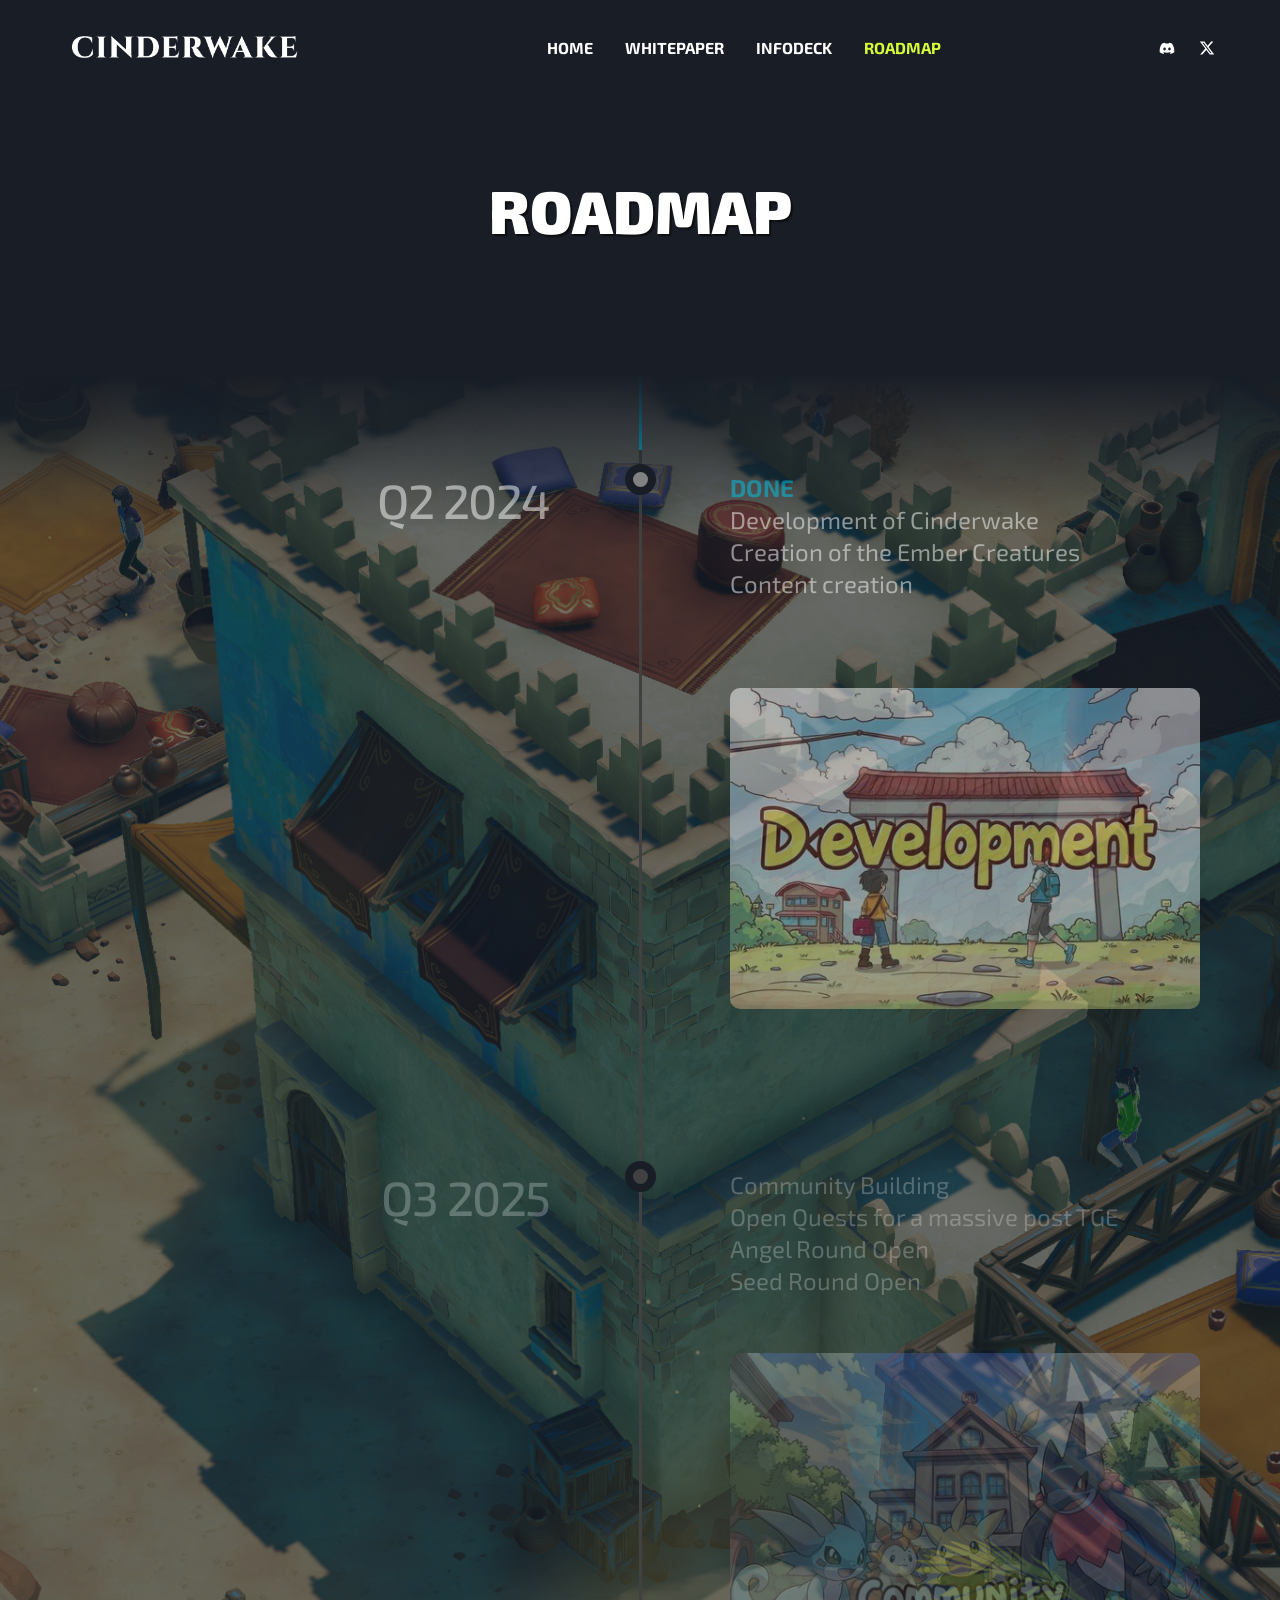
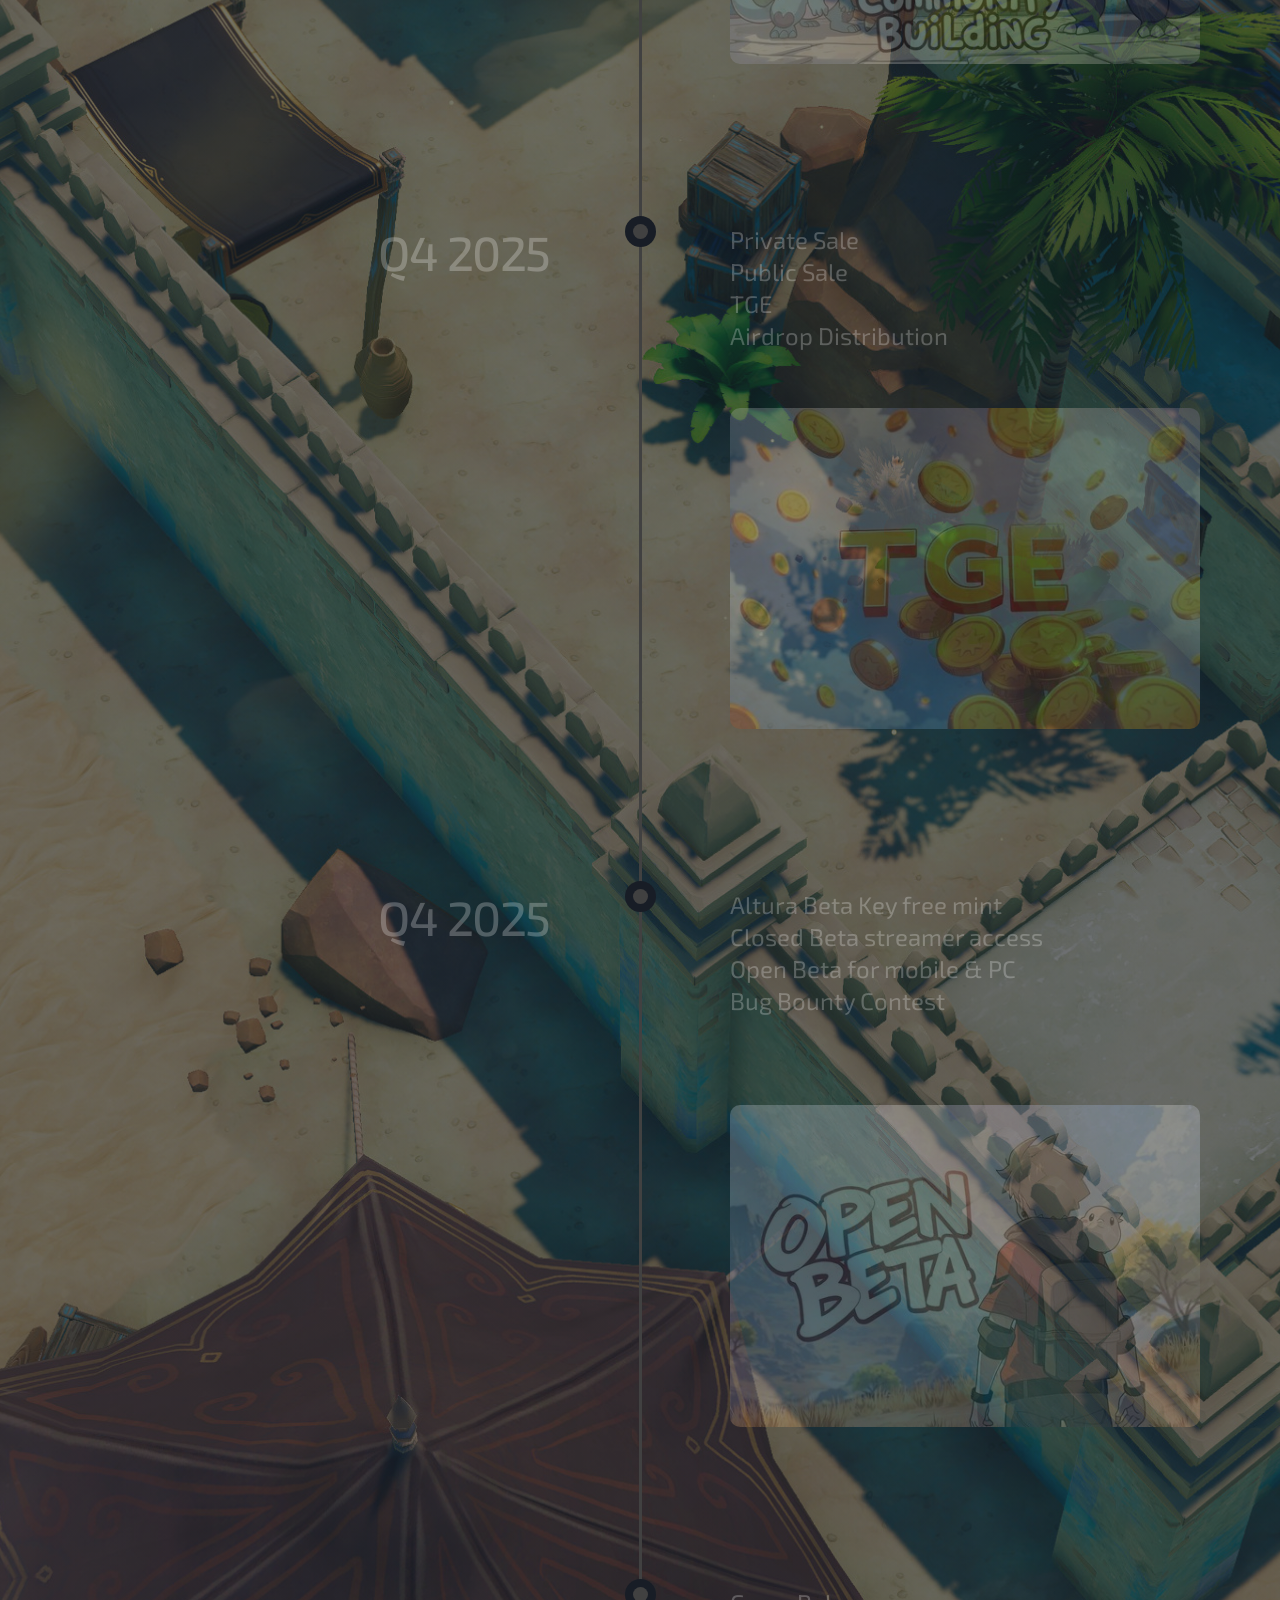
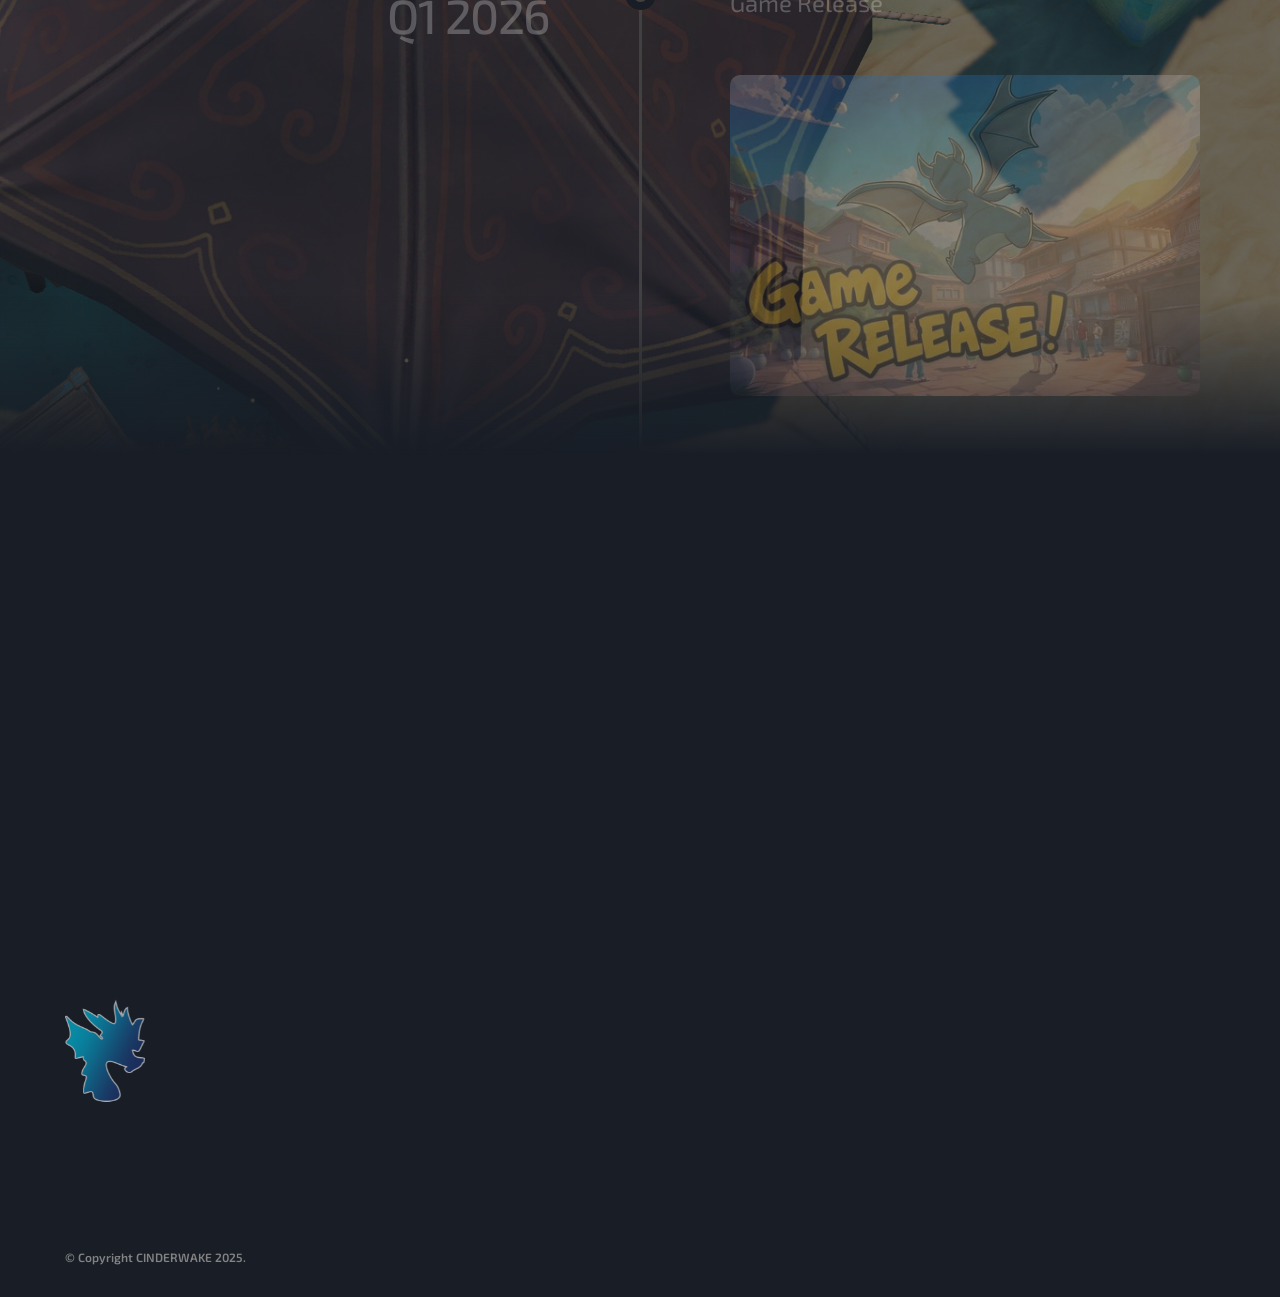
==== commit c0d94097: "Swap nav logo to Cinderwake wordmark Replace the EMBERLORE logo image (and its responsive srcset var" ====
--- a/roadmap.html
+++ b/roadmap.html
@@ -1,5 +1,5 @@
 ﻿<!DOCTYPE html><!-- Last Published: Tue Apr 29 2025 11:38:27 GMT+0000 (Coordinated Universal Time) --><html data-wf-domain="www.emberlore.io" data-wf-page="6612eb48450f7fd06bae9f62" data-wf-site="65edb0c08d0f6e270a85b3d5" lang="en"><head><meta charset="utf-8"><link href="https://cdn.prod.website-files.com" rel="preconnect" crossorigin="anonymous"><title>Cinderwake: A story of dragons and myths.</title><meta content="Embark on an epic journey into Cinderwake, a captivating world where adventure knows no bounds. Explore diverse landscapes, tame mythical creatures, and master innovative game mechanics. Forge your legend and shape your destiny in this immersive gaming experience." name="description"><meta content="Cinderwake: A story of dragons and myths." property="og:title"><meta content="Embark on an epic journey into Cinderwake, a captivating world where adventure knows no bounds. Explore diverse landscapes, tame mythical creatures, and master innovative game mechanics. Forge your legend and shape your destiny in this immersive gaming experience." property="og:description"><meta content="https://cdn.prod.website-files.com/65edb0c08d0f6e270a85b3d5/65fad220a2b759b76d40ac30_emberlore-og.webp" property="og:image"><meta content="Cinderwake: A story of dragons and myths." name="twitter:title"><meta content="Embark on an epic journey into Cinderwake, a captivating world where adventure knows no bounds. Explore diverse landscapes, tame mythical creatures, and master innovative game mechanics. Forge your legend and shape your destiny in this immersive gaming experience." name="twitter:description"><meta content="https://cdn.prod.website-files.com/65edb0c08d0f6e270a85b3d5/65fad220a2b759b76d40ac30_emberlore-og.webp" name="twitter:image"><meta property="og:type" content="website"><meta content="summary_large_image" name="twitter:card"><meta content="width=device-width, initial-scale=1" name="viewport"><link href="65edb0c08d0f6e270a85b3d5/css/emberlore.webflow.shared.68fce3626.min.css" rel="stylesheet" type="text/css"><script type="text/javascript">!function(o,c){var n=c.documentElement,t=" w-mod-";n.className+=t+"js",("ontouchstart"in o||o.DocumentTouch&&c instanceof DocumentTouch)&&(n.className+=t+"touch")}(window,document);</script><link href="65edb0c08d0f6e270a85b3d5/65f2bbc84f11f84de644cb66_favicon.png" rel="shortcut icon" type="image/x-icon"><link href="65edb0c08d0f6e270a85b3d5/65f2bbcc927da76b420b9541_webclip.png" rel="apple-touch-icon"><!-- [Attributes by Finsweet] Disable scrolling -->
-<script defer="" src="npm/%40finsweet/attributes-scrolldisable%401/scrolldisable.js"></script></head><body><div class="wrap is-roadmap"><div class="nav_wrapper"><div data-animation="default" class="nav_component w-nav" data-easing2="ease" fs-scrolldisable-element="smart-nav" data-easing="ease" data-collapse="medium" data-w-id="f334f4ee-39ba-2723-30ae-fa889d1e36ba" role="banner" data-duration="400"><div class="nav_container"><a href="index.htm" class="nav_logo-link w-nav-brand"><img src="65edb0c08d0f6e270a85b3d5/66a147f974817463436dd213_Emberlore%20%281%29%20%281%29%20%282%29.png" loading="lazy" width="Auto" height="Auto" alt="" srcset="65edb0c08d0f6e270a85b3d5/66a147f974817463436dd213_Emberlore%20%281%29%20%281%29%20%282%29-p-500.png 500w, 65edb0c08d0f6e270a85b3d5/66a147f974817463436dd213_Emberlore%20%281%29%20%281%29%20%282%29-p-800.png 800w, 65edb0c08d0f6e270a85b3d5/66a147f974817463436dd213_Emberlore%20%281%29%20%281%29%20%282%29-p-1080.png 1080w, 65edb0c08d0f6e270a85b3d5/66a147f974817463436dd213_Emberlore%20%281%29%20%281%29%20%282%29-p-1600.png 1600w, 65edb0c08d0f6e270a85b3d5/66a147f974817463436dd213_Emberlore%20%281%29%20%281%29%20%282%29.png 2400w" sizes="(max-width: 479px) 98vw, (max-width: 767px) 99vw, (max-width: 2400px) 100vw, 2400px" class="brand-image"></a><nav role="navigation" class="nav_menu w-nav-menu"><div class="nav_menu-left"><a href="index.htm" class="nav_link">Home</a><a href="https://emberlore.gitbook.io/emberlore-whitepaper" target="_blank" class="soon-link w-inline-block"><div class="nav_link">Whitepaper</div></a><a href="65edb0c08d0f6e270a85b3d5/66eeae79903a2b254d27f442_EmberLore%20InformationDeck.pdf" class="nav_link">Infodeck</a><a href="roadmap.html" aria-current="page" class="nav_link w--current">Roadmap</a></div><div class="nav_menu-right is-tablet"><div class="nav_button-wrapper"><a href="https://discord.com/invite/b3zzBxsAum" target="_blank" class="opacity-hover w-inline-block"><div class="vectors-wrapper-3 w-embed"><svg xmlns="http://www.w3.org/2000/svg" viewbox="0 0 640 512"><!--!Font Awesome Free 6.5.1 by @fontawesome - https://fontawesome.com License - https://fontawesome.com/license/free Copyright 2024 Fonticons, Inc.--><path fill="currentColor" d="M524.5 69.8a1.5 1.5 0 0 0 -.8-.7A485.1 485.1 0 0 0 404.1 32a1.8 1.8 0 0 0 -1.9 .9 337.5 337.5 0 0 0 -14.9 30.6 447.8 447.8 0 0 0 -134.4 0 309.5 309.5 0 0 0 -15.1-30.6 1.9 1.9 0 0 0 -1.9-.9A483.7 483.7 0 0 0 116.1 69.1a1.7 1.7 0 0 0 -.8 .7C39.1 183.7 18.2 294.7 28.4 404.4a2 2 0 0 0 .8 1.4A487.7 487.7 0 0 0 176 479.9a1.9 1.9 0 0 0 2.1-.7A348.2 348.2 0 0 0 208.1 430.4a1.9 1.9 0 0 0 -1-2.6 321.2 321.2 0 0 1 -45.9-21.9 1.9 1.9 0 0 1 -.2-3.1c3.1-2.3 6.2-4.7 9.1-7.1a1.8 1.8 0 0 1 1.9-.3c96.2 43.9 200.4 43.9 295.5 0a1.8 1.8 0 0 1 1.9 .2c2.9 2.4 6 4.9 9.1 7.2a1.9 1.9 0 0 1 -.2 3.1 301.4 301.4 0 0 1 -45.9 21.8 1.9 1.9 0 0 0 -1 2.6 391.1 391.1 0 0 0 30 48.8 1.9 1.9 0 0 0 2.1 .7A486 486 0 0 0 610.7 405.7a1.9 1.9 0 0 0 .8-1.4C623.7 277.6 590.9 167.5 524.5 69.8zM222.5 337.6c-29 0-52.8-26.6-52.8-59.2S193.1 219.1 222.5 219.1c29.7 0 53.3 26.8 52.8 59.2C275.3 311 251.9 337.6 222.5 337.6zm195.4 0c-29 0-52.8-26.6-52.8-59.2S388.4 219.1 417.9 219.1c29.7 0 53.3 26.8 52.8 59.2C470.7 311 447.5 337.6 417.9 337.6z"></path></svg></div></a><a href="https://twitter.com/EmberLore_io" target="_blank" class="opacity-hover w-inline-block"><div class="vectors-wrapper-3 w-embed"><svg xmlns="http://www.w3.org/2000/svg" viewbox="0 0 512 512"><!--!Font Awesome Free 6.5.1 by @fontawesome - https://fontawesome.com License - https://fontawesome.com/license/free Copyright 2024 Fonticons, Inc.--><path fill="currentColor" d="M389.2 48h70.6L305.6 224.2 487 464H345L233.7 318.6 106.5 464H35.8L200.7 275.5 26.8 48H172.4L272.9 180.9 389.2 48zM364.4 421.8h39.1L151.1 88h-42L364.4 421.8z"></path></svg></div></a></div></div></nav><div class="nav_menu-right is-desktop"><div class="nav_button-wrapper"><a href="https://discord.com/invite/b3zzBxsAum" target="_blank" class="opacity-hover w-inline-block"><div class="vectors-wrapper-3 w-embed"><svg xmlns="http://www.w3.org/2000/svg" viewbox="0 0 640 512"><!--!Font Awesome Free 6.5.1 by @fontawesome - https://fontawesome.com License - https://fontawesome.com/license/free Copyright 2024 Fonticons, Inc.--><path fill="currentColor" d="M524.5 69.8a1.5 1.5 0 0 0 -.8-.7A485.1 485.1 0 0 0 404.1 32a1.8 1.8 0 0 0 -1.9 .9 337.5 337.5 0 0 0 -14.9 30.6 447.8 447.8 0 0 0 -134.4 0 309.5 309.5 0 0 0 -15.1-30.6 1.9 1.9 0 0 0 -1.9-.9A483.7 483.7 0 0 0 116.1 69.1a1.7 1.7 0 0 0 -.8 .7C39.1 183.7 18.2 294.7 28.4 404.4a2 2 0 0 0 .8 1.4A487.7 487.7 0 0 0 176 479.9a1.9 1.9 0 0 0 2.1-.7A348.2 348.2 0 0 0 208.1 430.4a1.9 1.9 0 0 0 -1-2.6 321.2 321.2 0 0 1 -45.9-21.9 1.9 1.9 0 0 1 -.2-3.1c3.1-2.3 6.2-4.7 9.1-7.1a1.8 1.8 0 0 1 1.9-.3c96.2 43.9 200.4 43.9 295.5 0a1.8 1.8 0 0 1 1.9 .2c2.9 2.4 6 4.9 9.1 7.2a1.9 1.9 0 0 1 -.2 3.1 301.4 301.4 0 0 1 -45.9 21.8 1.9 1.9 0 0 0 -1 2.6 391.1 391.1 0 0 0 30 48.8 1.9 1.9 0 0 0 2.1 .7A486 486 0 0 0 610.7 405.7a1.9 1.9 0 0 0 .8-1.4C623.7 277.6 590.9 167.5 524.5 69.8zM222.5 337.6c-29 0-52.8-26.6-52.8-59.2S193.1 219.1 222.5 219.1c29.7 0 53.3 26.8 52.8 59.2C275.3 311 251.9 337.6 222.5 337.6zm195.4 0c-29 0-52.8-26.6-52.8-59.2S388.4 219.1 417.9 219.1c29.7 0 53.3 26.8 52.8 59.2C470.7 311 447.5 337.6 417.9 337.6z"></path></svg></div></a><a href="https://twitter.com/EmberLore_io" target="_blank" class="opacity-hover w-inline-block"><div class="vectors-wrapper-3 w-embed"><svg xmlns="http://www.w3.org/2000/svg" viewbox="0 0 512 512"><!--!Font Awesome Free 6.5.1 by @fontawesome - https://fontawesome.com License - https://fontawesome.com/license/free Copyright 2024 Fonticons, Inc.--><path fill="currentColor" d="M389.2 48h70.6L305.6 224.2 487 464H345L233.7 318.6 106.5 464H35.8L200.7 275.5 26.8 48H172.4L272.9 180.9 389.2 48zM364.4 421.8h39.1L151.1 88h-42L364.4 421.8z"></path></svg></div></a></div></div><div class="nav_menu-button w-nav-button"><div class="menu-icon_component"><div class="menu-icon_line-top"></div><div class="menu-icon_line-middle"><div class="menu-icon_line-middle-inner"></div></div><div class="menu-icon_line-bottom"></div></div></div></div></div></div><div class="section-timeline-heading"><div class="container"><div class="padding-vertical-large"><div class="timeline-main_heading-wrapper"><div class="margin-bottom-medium"><h1 class="h1 uppercase text-white is-shadow fade-in-200">Roadmap</h1></div><div class="text-2xl font-black text-white max-700 is-shadow fade-in-300 hide">Cinderwake, a crossplay mobile game, immerses players in an open world ripe for exploration.</div></div></div></div></div><div class="section-timeline"><div class="overlay-fade-bottom"></div><div class="overlay-fade-top"></div><div class="container"><div class="timeline_component"><div class="timeline_progress"><div class="timeline_progress-bar"></div></div><div data-w-id="f598eb9b-3ac3-5f23-0cc0-b1598bd8a2d6" class="timeline_item"><div id="w-node-f598eb9b-3ac3-5f23-0cc0-b1598bd8a2d7-6bae9f62" class="timeline_left"><div class="timeline_date-text">Q2 2024</div></div><div id="w-node-f598eb9b-3ac3-5f23-0cc0-b1598bd8a2da-6bae9f62" class="timeline_centre"><div class="timeline_circle"></div></div><div id="w-node-f598eb9b-3ac3-5f23-0cc0-b1598bd8a2dc-6bae9f62" class="timeline_right"><div class="margin-bottom-xlarge"><div class="text-2xl font-black text-white max-700"><strong class="bold-text">DONE<br></strong>Development of Cinderwake<br>Creation of the Ember Creatures<br>Content creation<br><br></div></div><div class="timeline_image-wrapper"><img src="65edb0c08d0f6e270a85b3d5/66e434038d9d318dfdad5cd0_pikaso_texttoimage_cartoon-anime-style-the-text-development-written.jpeg" loading="lazy" width="480" sizes="(max-width: 479px) 100vw, 480px" alt="" srcset="65edb0c08d0f6e270a85b3d5/66e434038d9d318dfdad5cd0_pikaso_texttoimage_cartoon-anime-style-the-text-development-written-p-500.jpeg 500w, 65edb0c08d0f6e270a85b3d5/66e434038d9d318dfdad5cd0_pikaso_texttoimage_cartoon-anime-style-the-text-development-written-p-800.jpeg 800w, 65edb0c08d0f6e270a85b3d5/66e434038d9d318dfdad5cd0_pikaso_texttoimage_cartoon-anime-style-the-text-development-written-p-1080.jpeg 1080w, 65edb0c08d0f6e270a85b3d5/66e434038d9d318dfdad5cd0_pikaso_texttoimage_cartoon-anime-style-the-text-development-written.jpeg 1216w"></div></div></div><div data-w-id="52b753d2-a385-c561-7b0c-c6ce01f4a309" class="timeline_item"><div id="w-node-_52b753d2-a385-c561-7b0c-c6ce01f4a30a-6bae9f62" class="timeline_left"><div class="timeline_date-text">Q3 2025</div></div><div id="w-node-_52b753d2-a385-c561-7b0c-c6ce01f4a30d-6bae9f62" class="timeline_centre"><div class="timeline_circle"></div></div><div id="w-node-_52b753d2-a385-c561-7b0c-c6ce01f4a30f-6bae9f62" class="timeline_right"><div class="margin-bottom-xlarge"><div class="text-2xl font-black text-white max-700">Community Building<br>Open Quests for a massive post TGE <br>Angel Round Open<br>Seed Round Open  <br></div></div><div class="timeline_image-wrapper"><img src="65edb0c08d0f6e270a85b3d5/66e4375e30d5f2bd68a80fdd_pikaso_texttoimage_cartoon-anime-style-pokemon-like-creatures-tamers-%20%281%29.jpeg" loading="lazy" width="480" sizes="(max-width: 479px) 100vw, 480px" alt="" srcset="65edb0c08d0f6e270a85b3d5/66e4375e30d5f2bd68a80fdd_pikaso_texttoimage_cartoon-anime-style-pokemon-like-creatures-tamers-%20%281%29-p-500.jpeg 500w, 65edb0c08d0f6e270a85b3d5/66e4375e30d5f2bd68a80fdd_pikaso_texttoimage_cartoon-anime-style-pokemon-like-creatures-tamers-%20%281%29-p-800.jpeg 800w, 65edb0c08d0f6e270a85b3d5/66e4375e30d5f2bd68a80fdd_pikaso_texttoimage_cartoon-anime-style-pokemon-like-creatures-tamers-%20%281%29-p-1080.jpeg 1080w, 65edb0c08d0f6e270a85b3d5/66e4375e30d5f2bd68a80fdd_pikaso_texttoimage_cartoon-anime-style-pokemon-like-creatures-tamers-%20%281%29.jpeg 1216w"></div></div></div><div data-w-id="fb2a8386-4f6d-0e5f-ca7f-9562b5415572" class="timeline_item"><div id="w-node-fb2a8386-4f6d-0e5f-ca7f-9562b5415573-6bae9f62" class="timeline_left"><div class="timeline_date-text">Q4 2025</div></div><div id="w-node-fb2a8386-4f6d-0e5f-ca7f-9562b5415576-6bae9f62" class="timeline_centre"><div class="timeline_circle"></div></div><div id="w-node-fb2a8386-4f6d-0e5f-ca7f-9562b5415578-6bae9f62" class="timeline_right"><div class="margin-bottom-xlarge"><div class="text-2xl font-black text-white max-700">Private Sale<br>Public Sale<br>TGE<br>Airdrop Distribution<br></div></div><div class="timeline_image-wrapper"><img src="65edb0c08d0f6e270a85b3d5/66e437f4d827fdf0c447651d_pikaso_texttoimage_cartoon-anime-style-coins-flying-the-text-TGE-writ.jpeg" loading="lazy" width="480" sizes="(max-width: 479px) 100vw, 480px" alt="" srcset="65edb0c08d0f6e270a85b3d5/66e437f4d827fdf0c447651d_pikaso_texttoimage_cartoon-anime-style-coins-flying-the-text-TGE-writ-p-500.jpeg 500w, 65edb0c08d0f6e270a85b3d5/66e437f4d827fdf0c447651d_pikaso_texttoimage_cartoon-anime-style-coins-flying-the-text-TGE-writ-p-800.jpeg 800w, 65edb0c08d0f6e270a85b3d5/66e437f4d827fdf0c447651d_pikaso_texttoimage_cartoon-anime-style-coins-flying-the-text-TGE-writ-p-1080.jpeg 1080w, 65edb0c08d0f6e270a85b3d5/66e437f4d827fdf0c447651d_pikaso_texttoimage_cartoon-anime-style-coins-flying-the-text-TGE-writ.jpeg 1216w"></div></div></div><div data-w-id="657e2083-3b31-bb04-ebbe-5935aabd07f8" class="timeline_item"><div id="w-node-_657e2083-3b31-bb04-ebbe-5935aabd07f9-6bae9f62" class="timeline_left"><div class="timeline_date-text">Q4 2025</div></div><div id="w-node-_657e2083-3b31-bb04-ebbe-5935aabd07fc-6bae9f62" class="timeline_centre"><div class="timeline_circle"></div></div><div id="w-node-_657e2083-3b31-bb04-ebbe-5935aabd07fe-6bae9f62" class="timeline_right"><div class="margin-bottom-xlarge"><div class="text-2xl font-black text-white max-700">Altura Beta Key free mint<br>Closed Beta streamer access<br>Open Beta for mobile &amp; PC<br>Bug Bounty Contest<br>‍</div></div><div class="timeline_image-wrapper"><img src="65edb0c08d0f6e270a85b3d5/66e43a5238f781be1020b7a4_pikaso_texttoimage_cartoon-anime-style-player-with-baby-pokemon-creat%20%281%29.jpeg" loading="lazy" width="480" sizes="(max-width: 479px) 100vw, 480px" alt="" srcset="65edb0c08d0f6e270a85b3d5/66e43a5238f781be1020b7a4_pikaso_texttoimage_cartoon-anime-style-player-with-baby-pokemon-creat%20%281%29-p-500.jpeg 500w, 65edb0c08d0f6e270a85b3d5/66e43a5238f781be1020b7a4_pikaso_texttoimage_cartoon-anime-style-player-with-baby-pokemon-creat%20%281%29-p-800.jpeg 800w, 65edb0c08d0f6e270a85b3d5/66e43a5238f781be1020b7a4_pikaso_texttoimage_cartoon-anime-style-player-with-baby-pokemon-creat%20%281%29-p-1080.jpeg 1080w, 65edb0c08d0f6e270a85b3d5/66e43a5238f781be1020b7a4_pikaso_texttoimage_cartoon-anime-style-player-with-baby-pokemon-creat%20%281%29.jpeg 1216w"></div></div></div><div data-w-id="8124001e-5a3d-9c7e-6626-b7a7f5ca1448" class="timeline_item"><div id="w-node-_8124001e-5a3d-9c7e-6626-b7a7f5ca1449-6bae9f62" class="timeline_left"><div class="timeline_date-text">Q1 2026</div></div><div id="w-node-_8124001e-5a3d-9c7e-6626-b7a7f5ca144c-6bae9f62" class="timeline_centre"><div class="timeline_circle"></div></div><div id="w-node-_8124001e-5a3d-9c7e-6626-b7a7f5ca144e-6bae9f62" class="timeline_right"><div class="margin-bottom-xlarge"><div class="text-2xl font-black text-white max-700">Game Release</div></div><div class="timeline_image-wrapper"><img src="65edb0c08d0f6e270a85b3d5/66e43b768213e007e85223b6_pikaso_texttoimage_cartoon-anime-style-party-in-ancient-Japanese-town.jpeg" loading="lazy" width="480" sizes="(max-width: 479px) 100vw, 480px" alt="" srcset="65edb0c08d0f6e270a85b3d5/66e43b768213e007e85223b6_pikaso_texttoimage_cartoon-anime-style-party-in-ancient-Japanese-town-p-500.jpeg 500w, 65edb0c08d0f6e270a85b3d5/66e43b768213e007e85223b6_pikaso_texttoimage_cartoon-anime-style-party-in-ancient-Japanese-town-p-800.jpeg 800w, 65edb0c08d0f6e270a85b3d5/66e43b768213e007e85223b6_pikaso_texttoimage_cartoon-anime-style-party-in-ancient-Japanese-town-p-1080.jpeg 1080w, 65edb0c08d0f6e270a85b3d5/66e43b768213e007e85223b6_pikaso_texttoimage_cartoon-anime-style-party-in-ancient-Japanese-town.jpeg 1216w"></div></div></div><div></div></div></div></div><section class="section"><div class="w-layout-blockcontainer container w-container"><div class="section-news"><div class="ads-block"><div class="max-625"><div class="text-center"><p class="text-3xl font-black uppercase text-white weight-700 fade-in-200">Stay up to date by following our socials!</p></div></div><div class="download-apps fade-in-300"><a href="https://discord.com/invite/b3zzBxsAum" target="_blank" class="social-link-cta w-inline-block"><img src="65edb0c08d0f6e270a85b3d5/65edb0c08d0f6e270a85b46e_Vectors-Wrapper.svg" loading="lazy" width="179.7191925048828" height="53.33300018310547" alt="" class="google-play-white is-vector"></a><a href="https://discord.gg/b3zzBxsAum" target="_blank" class="social-link-cta w-inline-block"><img src="65edb0c08d0f6e270a85b3d5/65edb0c08d0f6e270a85b46f_Vectors-Wrapper.svg" loading="lazy" width="178.595947265625" height="53" alt="" class="app-store-white is-vector"></a></div></div></div></div></section><div class="footer"><div class="container is-footer"><div class="footer-content"><div class="footer-column"><div class="logo"><a href="index.htm" class="fade-in-100 w-inline-block"><img src="65edb0c08d0f6e270a85b3d5/65edf3df8883cfba23c4cc61_head%202.png" loading="lazy" width="150.79844665527344" height="70.2705307006836" alt="" srcset="65edb0c08d0f6e270a85b3d5/65edf3df8883cfba23c4cc61_head%202-p-500.png 500w, 65edb0c08d0f6e270a85b3d5/65edf3df8883cfba23c4cc61_head%202-p-800.png 800w, 65edb0c08d0f6e270a85b3d5/65edf3df8883cfba23c4cc61_head%202-p-1080.png 1080w, 65edb0c08d0f6e270a85b3d5/65edf3df8883cfba23c4cc61_head%202-p-1600.png 1600w, 65edb0c08d0f6e270a85b3d5/65edf3df8883cfba23c4cc61_head%202-p-2000.png 2000w, 65edb0c08d0f6e270a85b3d5/65edf3df8883cfba23c4cc61_head%202-p-2600.png 2600w, 65edb0c08d0f6e270a85b3d5/65edf3df8883cfba23c4cc61_head%202.png 3199w" sizes="150.796875px" class="footer-brand-logo"></a></div><div class="footer-menu-links fade-in-400"><a href="index.htm" class="opacity-hover w-inline-block"><div class="footer-link">Home</div></a><a data-w-id="b6670993-d872-7fd7-d402-59e4d78cd93d" href="https://emberlore.gitbook.io/emberlore-whitepaper" target="_blank" class="footer-link-soon w-inline-block"><div class="footer-link">Whitepaper</div></a><a href="65edb0c08d0f6e270a85b3d5/65fac6d1218a3a5d2da066de_EmberLore%20Deck.pdf" class="opacity-hover w-inline-block"><div class="footer-link">Infodeck</div></a><a href="roadmap.html" aria-current="page" class="opacity-hover w-inline-block w--current"><div class="footer-link">Roadmap</div></a></div><div class="footer-social-links fade-in-500"><a href="https://discord.com/invite/b3zzBxsAum" target="_blank" class="social-media-link opacity-hover"><img src="65edb0c08d0f6e270a85b3d5/65edb0c08d0f6e270a85b46e_Vectors-Wrapper.svg" loading="lazy" width="19.526540756225586" height="14.333332061767578" alt="" class="vectors-wrapper-51"></a><a href="https://twitter.com/EmberLore_io" target="_blank" class="social-media-link opacity-hover"><img src="65edb0c08d0f6e270a85b3d5/65edb0c08d0f6e270a85b46f_Vectors-Wrapper.svg" loading="lazy" width="18.628662109375" height="14.470244407653809" alt="" class="vectors-wrapper-52"></a></div><div class="divider-footer-gradient fade-in-600"></div><div class="website-copy"><p class="text-xs font-semibold text-grey">© Copyright CINDERWAKE 2025. </p></div></div></div></div><div data-w-id="f4044516-5339-81cd-c747-863c28a17144" class="walking-wrappper"><img src="65edb0c08d0f6e270a85b3d5/65febe58690b558ee5e28cb8_gifmaker_me.gif" loading="lazy" alt="" class="walking-in"></div></div></div><script src="js/jquery-3.5.1.min.dc5e7f18c8.js?site=65edb0c08d0f6e270a85b3d5" type="text/javascript" integrity="sha256-9/aliU8dGd2tb6OSsuzixeV4y/faTqgFtohetphbbj0=" crossorigin="anonymous"></script><script src="65edb0c08d0f6e270a85b3d5/js/webflow.schunk.4a394eb5af8156f2.js" type="text/javascript"></script><script src="65edb0c08d0f6e270a85b3d5/js/webflow.schunk.88e7e05d22144a74.js" type="text/javascript"></script><script src="65edb0c08d0f6e270a85b3d5/js/webflow.f52cdfb4.03f10e0a35a5067b.js" type="text/javascript"></script><script>
+<script defer="" src="npm/%40finsweet/attributes-scrolldisable%401/scrolldisable.js"></script></head><body><div class="wrap is-roadmap"><div class="nav_wrapper"><div data-animation="default" class="nav_component w-nav" data-easing2="ease" fs-scrolldisable-element="smart-nav" data-easing="ease" data-collapse="medium" data-w-id="f334f4ee-39ba-2723-30ae-fa889d1e36ba" role="banner" data-duration="400"><div class="nav_container"><a href="index.htm" class="nav_logo-link w-nav-brand"><img src="65edb0c08d0f6e270a85b3d5/cinderwake-logo.png" loading="lazy" width="Auto" height="Auto" alt="" srcset="65edb0c08d0f6e270a85b3d5/cinderwake-logo.png 500w, 65edb0c08d0f6e270a85b3d5/cinderwake-logo.png 800w, 65edb0c08d0f6e270a85b3d5/cinderwake-logo.png 1080w, 65edb0c08d0f6e270a85b3d5/cinderwake-logo.png 1600w, 65edb0c08d0f6e270a85b3d5/cinderwake-logo.png 2400w" sizes="(max-width: 479px) 98vw, (max-width: 767px) 99vw, (max-width: 2400px) 100vw, 2400px" class="brand-image"></a><nav role="navigation" class="nav_menu w-nav-menu"><div class="nav_menu-left"><a href="index.htm" class="nav_link">Home</a><a href="https://emberlore.gitbook.io/emberlore-whitepaper" target="_blank" class="soon-link w-inline-block"><div class="nav_link">Whitepaper</div></a><a href="65edb0c08d0f6e270a85b3d5/66eeae79903a2b254d27f442_EmberLore%20InformationDeck.pdf" class="nav_link">Infodeck</a><a href="roadmap.html" aria-current="page" class="nav_link w--current">Roadmap</a></div><div class="nav_menu-right is-tablet"><div class="nav_button-wrapper"><a href="https://discord.com/invite/b3zzBxsAum" target="_blank" class="opacity-hover w-inline-block"><div class="vectors-wrapper-3 w-embed"><svg xmlns="http://www.w3.org/2000/svg" viewbox="0 0 640 512"><!--!Font Awesome Free 6.5.1 by @fontawesome - https://fontawesome.com License - https://fontawesome.com/license/free Copyright 2024 Fonticons, Inc.--><path fill="currentColor" d="M524.5 69.8a1.5 1.5 0 0 0 -.8-.7A485.1 485.1 0 0 0 404.1 32a1.8 1.8 0 0 0 -1.9 .9 337.5 337.5 0 0 0 -14.9 30.6 447.8 447.8 0 0 0 -134.4 0 309.5 309.5 0 0 0 -15.1-30.6 1.9 1.9 0 0 0 -1.9-.9A483.7 483.7 0 0 0 116.1 69.1a1.7 1.7 0 0 0 -.8 .7C39.1 183.7 18.2 294.7 28.4 404.4a2 2 0 0 0 .8 1.4A487.7 487.7 0 0 0 176 479.9a1.9 1.9 0 0 0 2.1-.7A348.2 348.2 0 0 0 208.1 430.4a1.9 1.9 0 0 0 -1-2.6 321.2 321.2 0 0 1 -45.9-21.9 1.9 1.9 0 0 1 -.2-3.1c3.1-2.3 6.2-4.7 9.1-7.1a1.8 1.8 0 0 1 1.9-.3c96.2 43.9 200.4 43.9 295.5 0a1.8 1.8 0 0 1 1.9 .2c2.9 2.4 6 4.9 9.1 7.2a1.9 1.9 0 0 1 -.2 3.1 301.4 301.4 0 0 1 -45.9 21.8 1.9 1.9 0 0 0 -1 2.6 391.1 391.1 0 0 0 30 48.8 1.9 1.9 0 0 0 2.1 .7A486 486 0 0 0 610.7 405.7a1.9 1.9 0 0 0 .8-1.4C623.7 277.6 590.9 167.5 524.5 69.8zM222.5 337.6c-29 0-52.8-26.6-52.8-59.2S193.1 219.1 222.5 219.1c29.7 0 53.3 26.8 52.8 59.2C275.3 311 251.9 337.6 222.5 337.6zm195.4 0c-29 0-52.8-26.6-52.8-59.2S388.4 219.1 417.9 219.1c29.7 0 53.3 26.8 52.8 59.2C470.7 311 447.5 337.6 417.9 337.6z"></path></svg></div></a><a href="https://twitter.com/EmberLore_io" target="_blank" class="opacity-hover w-inline-block"><div class="vectors-wrapper-3 w-embed"><svg xmlns="http://www.w3.org/2000/svg" viewbox="0 0 512 512"><!--!Font Awesome Free 6.5.1 by @fontawesome - https://fontawesome.com License - https://fontawesome.com/license/free Copyright 2024 Fonticons, Inc.--><path fill="currentColor" d="M389.2 48h70.6L305.6 224.2 487 464H345L233.7 318.6 106.5 464H35.8L200.7 275.5 26.8 48H172.4L272.9 180.9 389.2 48zM364.4 421.8h39.1L151.1 88h-42L364.4 421.8z"></path></svg></div></a></div></div></nav><div class="nav_menu-right is-desktop"><div class="nav_button-wrapper"><a href="https://discord.com/invite/b3zzBxsAum" target="_blank" class="opacity-hover w-inline-block"><div class="vectors-wrapper-3 w-embed"><svg xmlns="http://www.w3.org/2000/svg" viewbox="0 0 640 512"><!--!Font Awesome Free 6.5.1 by @fontawesome - https://fontawesome.com License - https://fontawesome.com/license/free Copyright 2024 Fonticons, Inc.--><path fill="currentColor" d="M524.5 69.8a1.5 1.5 0 0 0 -.8-.7A485.1 485.1 0 0 0 404.1 32a1.8 1.8 0 0 0 -1.9 .9 337.5 337.5 0 0 0 -14.9 30.6 447.8 447.8 0 0 0 -134.4 0 309.5 309.5 0 0 0 -15.1-30.6 1.9 1.9 0 0 0 -1.9-.9A483.7 483.7 0 0 0 116.1 69.1a1.7 1.7 0 0 0 -.8 .7C39.1 183.7 18.2 294.7 28.4 404.4a2 2 0 0 0 .8 1.4A487.7 487.7 0 0 0 176 479.9a1.9 1.9 0 0 0 2.1-.7A348.2 348.2 0 0 0 208.1 430.4a1.9 1.9 0 0 0 -1-2.6 321.2 321.2 0 0 1 -45.9-21.9 1.9 1.9 0 0 1 -.2-3.1c3.1-2.3 6.2-4.7 9.1-7.1a1.8 1.8 0 0 1 1.9-.3c96.2 43.9 200.4 43.9 295.5 0a1.8 1.8 0 0 1 1.9 .2c2.9 2.4 6 4.9 9.1 7.2a1.9 1.9 0 0 1 -.2 3.1 301.4 301.4 0 0 1 -45.9 21.8 1.9 1.9 0 0 0 -1 2.6 391.1 391.1 0 0 0 30 48.8 1.9 1.9 0 0 0 2.1 .7A486 486 0 0 0 610.7 405.7a1.9 1.9 0 0 0 .8-1.4C623.7 277.6 590.9 167.5 524.5 69.8zM222.5 337.6c-29 0-52.8-26.6-52.8-59.2S193.1 219.1 222.5 219.1c29.7 0 53.3 26.8 52.8 59.2C275.3 311 251.9 337.6 222.5 337.6zm195.4 0c-29 0-52.8-26.6-52.8-59.2S388.4 219.1 417.9 219.1c29.7 0 53.3 26.8 52.8 59.2C470.7 311 447.5 337.6 417.9 337.6z"></path></svg></div></a><a href="https://twitter.com/EmberLore_io" target="_blank" class="opacity-hover w-inline-block"><div class="vectors-wrapper-3 w-embed"><svg xmlns="http://www.w3.org/2000/svg" viewbox="0 0 512 512"><!--!Font Awesome Free 6.5.1 by @fontawesome - https://fontawesome.com License - https://fontawesome.com/license/free Copyright 2024 Fonticons, Inc.--><path fill="currentColor" d="M389.2 48h70.6L305.6 224.2 487 464H345L233.7 318.6 106.5 464H35.8L200.7 275.5 26.8 48H172.4L272.9 180.9 389.2 48zM364.4 421.8h39.1L151.1 88h-42L364.4 421.8z"></path></svg></div></a></div></div><div class="nav_menu-button w-nav-button"><div class="menu-icon_component"><div class="menu-icon_line-top"></div><div class="menu-icon_line-middle"><div class="menu-icon_line-middle-inner"></div></div><div class="menu-icon_line-bottom"></div></div></div></div></div></div><div class="section-timeline-heading"><div class="container"><div class="padding-vertical-large"><div class="timeline-main_heading-wrapper"><div class="margin-bottom-medium"><h1 class="h1 uppercase text-white is-shadow fade-in-200">Roadmap</h1></div><div class="text-2xl font-black text-white max-700 is-shadow fade-in-300 hide">Cinderwake, a crossplay mobile game, immerses players in an open world ripe for exploration.</div></div></div></div></div><div class="section-timeline"><div class="overlay-fade-bottom"></div><div class="overlay-fade-top"></div><div class="container"><div class="timeline_component"><div class="timeline_progress"><div class="timeline_progress-bar"></div></div><div data-w-id="f598eb9b-3ac3-5f23-0cc0-b1598bd8a2d6" class="timeline_item"><div id="w-node-f598eb9b-3ac3-5f23-0cc0-b1598bd8a2d7-6bae9f62" class="timeline_left"><div class="timeline_date-text">Q2 2024</div></div><div id="w-node-f598eb9b-3ac3-5f23-0cc0-b1598bd8a2da-6bae9f62" class="timeline_centre"><div class="timeline_circle"></div></div><div id="w-node-f598eb9b-3ac3-5f23-0cc0-b1598bd8a2dc-6bae9f62" class="timeline_right"><div class="margin-bottom-xlarge"><div class="text-2xl font-black text-white max-700"><strong class="bold-text">DONE<br></strong>Development of Cinderwake<br>Creation of the Ember Creatures<br>Content creation<br><br></div></div><div class="timeline_image-wrapper"><img src="65edb0c08d0f6e270a85b3d5/66e434038d9d318dfdad5cd0_pikaso_texttoimage_cartoon-anime-style-the-text-development-written.jpeg" loading="lazy" width="480" sizes="(max-width: 479px) 100vw, 480px" alt="" srcset="65edb0c08d0f6e270a85b3d5/66e434038d9d318dfdad5cd0_pikaso_texttoimage_cartoon-anime-style-the-text-development-written-p-500.jpeg 500w, 65edb0c08d0f6e270a85b3d5/66e434038d9d318dfdad5cd0_pikaso_texttoimage_cartoon-anime-style-the-text-development-written-p-800.jpeg 800w, 65edb0c08d0f6e270a85b3d5/66e434038d9d318dfdad5cd0_pikaso_texttoimage_cartoon-anime-style-the-text-development-written-p-1080.jpeg 1080w, 65edb0c08d0f6e270a85b3d5/66e434038d9d318dfdad5cd0_pikaso_texttoimage_cartoon-anime-style-the-text-development-written.jpeg 1216w"></div></div></div><div data-w-id="52b753d2-a385-c561-7b0c-c6ce01f4a309" class="timeline_item"><div id="w-node-_52b753d2-a385-c561-7b0c-c6ce01f4a30a-6bae9f62" class="timeline_left"><div class="timeline_date-text">Q3 2025</div></div><div id="w-node-_52b753d2-a385-c561-7b0c-c6ce01f4a30d-6bae9f62" class="timeline_centre"><div class="timeline_circle"></div></div><div id="w-node-_52b753d2-a385-c561-7b0c-c6ce01f4a30f-6bae9f62" class="timeline_right"><div class="margin-bottom-xlarge"><div class="text-2xl font-black text-white max-700">Community Building<br>Open Quests for a massive post TGE <br>Angel Round Open<br>Seed Round Open  <br></div></div><div class="timeline_image-wrapper"><img src="65edb0c08d0f6e270a85b3d5/66e4375e30d5f2bd68a80fdd_pikaso_texttoimage_cartoon-anime-style-pokemon-like-creatures-tamers-%20%281%29.jpeg" loading="lazy" width="480" sizes="(max-width: 479px) 100vw, 480px" alt="" srcset="65edb0c08d0f6e270a85b3d5/66e4375e30d5f2bd68a80fdd_pikaso_texttoimage_cartoon-anime-style-pokemon-like-creatures-tamers-%20%281%29-p-500.jpeg 500w, 65edb0c08d0f6e270a85b3d5/66e4375e30d5f2bd68a80fdd_pikaso_texttoimage_cartoon-anime-style-pokemon-like-creatures-tamers-%20%281%29-p-800.jpeg 800w, 65edb0c08d0f6e270a85b3d5/66e4375e30d5f2bd68a80fdd_pikaso_texttoimage_cartoon-anime-style-pokemon-like-creatures-tamers-%20%281%29-p-1080.jpeg 1080w, 65edb0c08d0f6e270a85b3d5/66e4375e30d5f2bd68a80fdd_pikaso_texttoimage_cartoon-anime-style-pokemon-like-creatures-tamers-%20%281%29.jpeg 1216w"></div></div></div><div data-w-id="fb2a8386-4f6d-0e5f-ca7f-9562b5415572" class="timeline_item"><div id="w-node-fb2a8386-4f6d-0e5f-ca7f-9562b5415573-6bae9f62" class="timeline_left"><div class="timeline_date-text">Q4 2025</div></div><div id="w-node-fb2a8386-4f6d-0e5f-ca7f-9562b5415576-6bae9f62" class="timeline_centre"><div class="timeline_circle"></div></div><div id="w-node-fb2a8386-4f6d-0e5f-ca7f-9562b5415578-6bae9f62" class="timeline_right"><div class="margin-bottom-xlarge"><div class="text-2xl font-black text-white max-700">Private Sale<br>Public Sale<br>TGE<br>Airdrop Distribution<br></div></div><div class="timeline_image-wrapper"><img src="65edb0c08d0f6e270a85b3d5/66e437f4d827fdf0c447651d_pikaso_texttoimage_cartoon-anime-style-coins-flying-the-text-TGE-writ.jpeg" loading="lazy" width="480" sizes="(max-width: 479px) 100vw, 480px" alt="" srcset="65edb0c08d0f6e270a85b3d5/66e437f4d827fdf0c447651d_pikaso_texttoimage_cartoon-anime-style-coins-flying-the-text-TGE-writ-p-500.jpeg 500w, 65edb0c08d0f6e270a85b3d5/66e437f4d827fdf0c447651d_pikaso_texttoimage_cartoon-anime-style-coins-flying-the-text-TGE-writ-p-800.jpeg 800w, 65edb0c08d0f6e270a85b3d5/66e437f4d827fdf0c447651d_pikaso_texttoimage_cartoon-anime-style-coins-flying-the-text-TGE-writ-p-1080.jpeg 1080w, 65edb0c08d0f6e270a85b3d5/66e437f4d827fdf0c447651d_pikaso_texttoimage_cartoon-anime-style-coins-flying-the-text-TGE-writ.jpeg 1216w"></div></div></div><div data-w-id="657e2083-3b31-bb04-ebbe-5935aabd07f8" class="timeline_item"><div id="w-node-_657e2083-3b31-bb04-ebbe-5935aabd07f9-6bae9f62" class="timeline_left"><div class="timeline_date-text">Q4 2025</div></div><div id="w-node-_657e2083-3b31-bb04-ebbe-5935aabd07fc-6bae9f62" class="timeline_centre"><div class="timeline_circle"></div></div><div id="w-node-_657e2083-3b31-bb04-ebbe-5935aabd07fe-6bae9f62" class="timeline_right"><div class="margin-bottom-xlarge"><div class="text-2xl font-black text-white max-700">Altura Beta Key free mint<br>Closed Beta streamer access<br>Open Beta for mobile &amp; PC<br>Bug Bounty Contest<br>‍</div></div><div class="timeline_image-wrapper"><img src="65edb0c08d0f6e270a85b3d5/66e43a5238f781be1020b7a4_pikaso_texttoimage_cartoon-anime-style-player-with-baby-pokemon-creat%20%281%29.jpeg" loading="lazy" width="480" sizes="(max-width: 479px) 100vw, 480px" alt="" srcset="65edb0c08d0f6e270a85b3d5/66e43a5238f781be1020b7a4_pikaso_texttoimage_cartoon-anime-style-player-with-baby-pokemon-creat%20%281%29-p-500.jpeg 500w, 65edb0c08d0f6e270a85b3d5/66e43a5238f781be1020b7a4_pikaso_texttoimage_cartoon-anime-style-player-with-baby-pokemon-creat%20%281%29-p-800.jpeg 800w, 65edb0c08d0f6e270a85b3d5/66e43a5238f781be1020b7a4_pikaso_texttoimage_cartoon-anime-style-player-with-baby-pokemon-creat%20%281%29-p-1080.jpeg 1080w, 65edb0c08d0f6e270a85b3d5/66e43a5238f781be1020b7a4_pikaso_texttoimage_cartoon-anime-style-player-with-baby-pokemon-creat%20%281%29.jpeg 1216w"></div></div></div><div data-w-id="8124001e-5a3d-9c7e-6626-b7a7f5ca1448" class="timeline_item"><div id="w-node-_8124001e-5a3d-9c7e-6626-b7a7f5ca1449-6bae9f62" class="timeline_left"><div class="timeline_date-text">Q1 2026</div></div><div id="w-node-_8124001e-5a3d-9c7e-6626-b7a7f5ca144c-6bae9f62" class="timeline_centre"><div class="timeline_circle"></div></div><div id="w-node-_8124001e-5a3d-9c7e-6626-b7a7f5ca144e-6bae9f62" class="timeline_right"><div class="margin-bottom-xlarge"><div class="text-2xl font-black text-white max-700">Game Release</div></div><div class="timeline_image-wrapper"><img src="65edb0c08d0f6e270a85b3d5/66e43b768213e007e85223b6_pikaso_texttoimage_cartoon-anime-style-party-in-ancient-Japanese-town.jpeg" loading="lazy" width="480" sizes="(max-width: 479px) 100vw, 480px" alt="" srcset="65edb0c08d0f6e270a85b3d5/66e43b768213e007e85223b6_pikaso_texttoimage_cartoon-anime-style-party-in-ancient-Japanese-town-p-500.jpeg 500w, 65edb0c08d0f6e270a85b3d5/66e43b768213e007e85223b6_pikaso_texttoimage_cartoon-anime-style-party-in-ancient-Japanese-town-p-800.jpeg 800w, 65edb0c08d0f6e270a85b3d5/66e43b768213e007e85223b6_pikaso_texttoimage_cartoon-anime-style-party-in-ancient-Japanese-town-p-1080.jpeg 1080w, 65edb0c08d0f6e270a85b3d5/66e43b768213e007e85223b6_pikaso_texttoimage_cartoon-anime-style-party-in-ancient-Japanese-town.jpeg 1216w"></div></div></div><div></div></div></div></div><section class="section"><div class="w-layout-blockcontainer container w-container"><div class="section-news"><div class="ads-block"><div class="max-625"><div class="text-center"><p class="text-3xl font-black uppercase text-white weight-700 fade-in-200">Stay up to date by following our socials!</p></div></div><div class="download-apps fade-in-300"><a href="https://discord.com/invite/b3zzBxsAum" target="_blank" class="social-link-cta w-inline-block"><img src="65edb0c08d0f6e270a85b3d5/65edb0c08d0f6e270a85b46e_Vectors-Wrapper.svg" loading="lazy" width="179.7191925048828" height="53.33300018310547" alt="" class="google-play-white is-vector"></a><a href="https://discord.gg/b3zzBxsAum" target="_blank" class="social-link-cta w-inline-block"><img src="65edb0c08d0f6e270a85b3d5/65edb0c08d0f6e270a85b46f_Vectors-Wrapper.svg" loading="lazy" width="178.595947265625" height="53" alt="" class="app-store-white is-vector"></a></div></div></div></div></section><div class="footer"><div class="container is-footer"><div class="footer-content"><div class="footer-column"><div class="logo"><a href="index.htm" class="fade-in-100 w-inline-block"><img src="65edb0c08d0f6e270a85b3d5/65edf3df8883cfba23c4cc61_head%202.png" loading="lazy" width="150.79844665527344" height="70.2705307006836" alt="" srcset="65edb0c08d0f6e270a85b3d5/65edf3df8883cfba23c4cc61_head%202-p-500.png 500w, 65edb0c08d0f6e270a85b3d5/65edf3df8883cfba23c4cc61_head%202-p-800.png 800w, 65edb0c08d0f6e270a85b3d5/65edf3df8883cfba23c4cc61_head%202-p-1080.png 1080w, 65edb0c08d0f6e270a85b3d5/65edf3df8883cfba23c4cc61_head%202-p-1600.png 1600w, 65edb0c08d0f6e270a85b3d5/65edf3df8883cfba23c4cc61_head%202-p-2000.png 2000w, 65edb0c08d0f6e270a85b3d5/65edf3df8883cfba23c4cc61_head%202-p-2600.png 2600w, 65edb0c08d0f6e270a85b3d5/65edf3df8883cfba23c4cc61_head%202.png 3199w" sizes="150.796875px" class="footer-brand-logo"></a></div><div class="footer-menu-links fade-in-400"><a href="index.htm" class="opacity-hover w-inline-block"><div class="footer-link">Home</div></a><a data-w-id="b6670993-d872-7fd7-d402-59e4d78cd93d" href="https://emberlore.gitbook.io/emberlore-whitepaper" target="_blank" class="footer-link-soon w-inline-block"><div class="footer-link">Whitepaper</div></a><a href="65edb0c08d0f6e270a85b3d5/65fac6d1218a3a5d2da066de_EmberLore%20Deck.pdf" class="opacity-hover w-inline-block"><div class="footer-link">Infodeck</div></a><a href="roadmap.html" aria-current="page" class="opacity-hover w-inline-block w--current"><div class="footer-link">Roadmap</div></a></div><div class="footer-social-links fade-in-500"><a href="https://discord.com/invite/b3zzBxsAum" target="_blank" class="social-media-link opacity-hover"><img src="65edb0c08d0f6e270a85b3d5/65edb0c08d0f6e270a85b46e_Vectors-Wrapper.svg" loading="lazy" width="19.526540756225586" height="14.333332061767578" alt="" class="vectors-wrapper-51"></a><a href="https://twitter.com/EmberLore_io" target="_blank" class="social-media-link opacity-hover"><img src="65edb0c08d0f6e270a85b3d5/65edb0c08d0f6e270a85b46f_Vectors-Wrapper.svg" loading="lazy" width="18.628662109375" height="14.470244407653809" alt="" class="vectors-wrapper-52"></a></div><div class="divider-footer-gradient fade-in-600"></div><div class="website-copy"><p class="text-xs font-semibold text-grey">© Copyright CINDERWAKE 2025. </p></div></div></div></div><div data-w-id="f4044516-5339-81cd-c747-863c28a17144" class="walking-wrappper"><img src="65edb0c08d0f6e270a85b3d5/65febe58690b558ee5e28cb8_gifmaker_me.gif" loading="lazy" alt="" class="walking-in"></div></div></div><script src="js/jquery-3.5.1.min.dc5e7f18c8.js?site=65edb0c08d0f6e270a85b3d5" type="text/javascript" integrity="sha256-9/aliU8dGd2tb6OSsuzixeV4y/faTqgFtohetphbbj0=" crossorigin="anonymous"></script><script src="65edb0c08d0f6e270a85b3d5/js/webflow.schunk.4a394eb5af8156f2.js" type="text/javascript"></script><script src="65edb0c08d0f6e270a85b3d5/js/webflow.schunk.88e7e05d22144a74.js" type="text/javascript"></script><script src="65edb0c08d0f6e270a85b3d5/js/webflow.f52cdfb4.03f10e0a35a5067b.js" type="text/javascript"></script><script>
 var Webflow = Webflow || [];
 Webflow.push(function() {
 
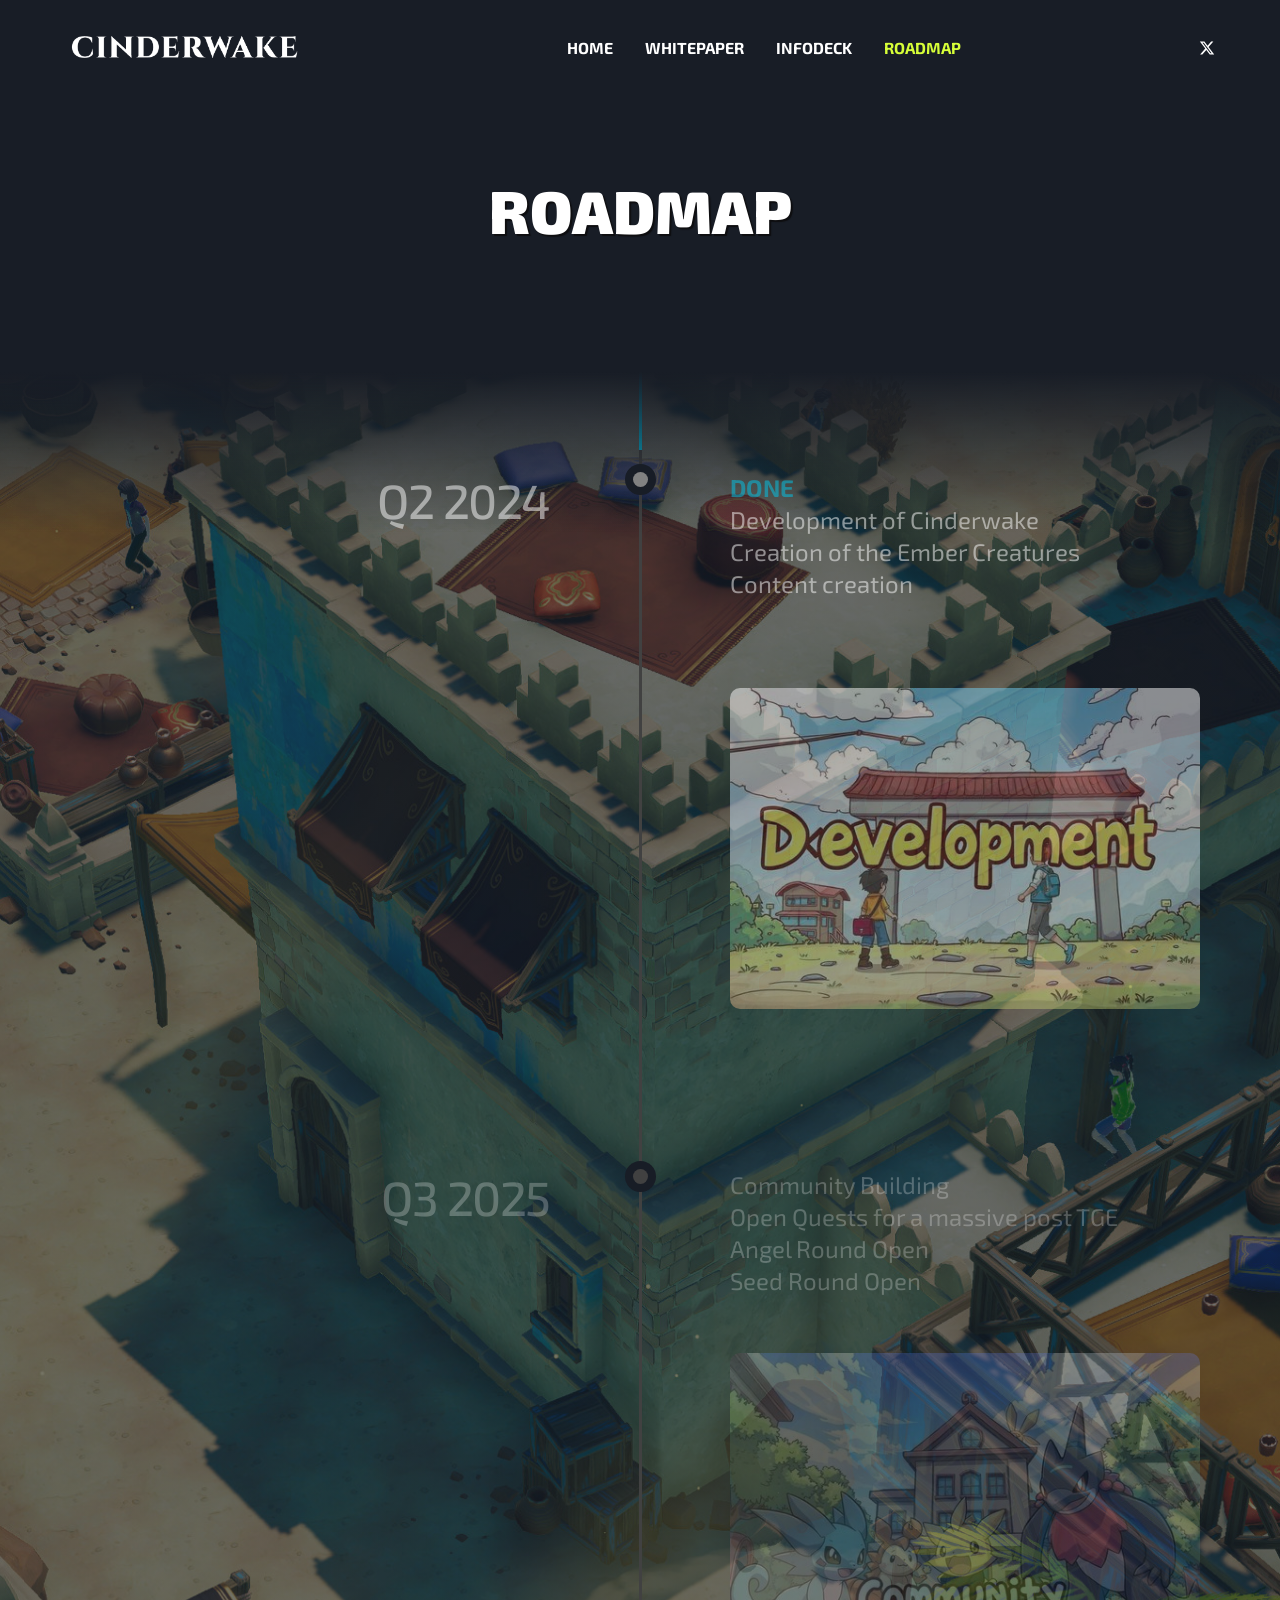
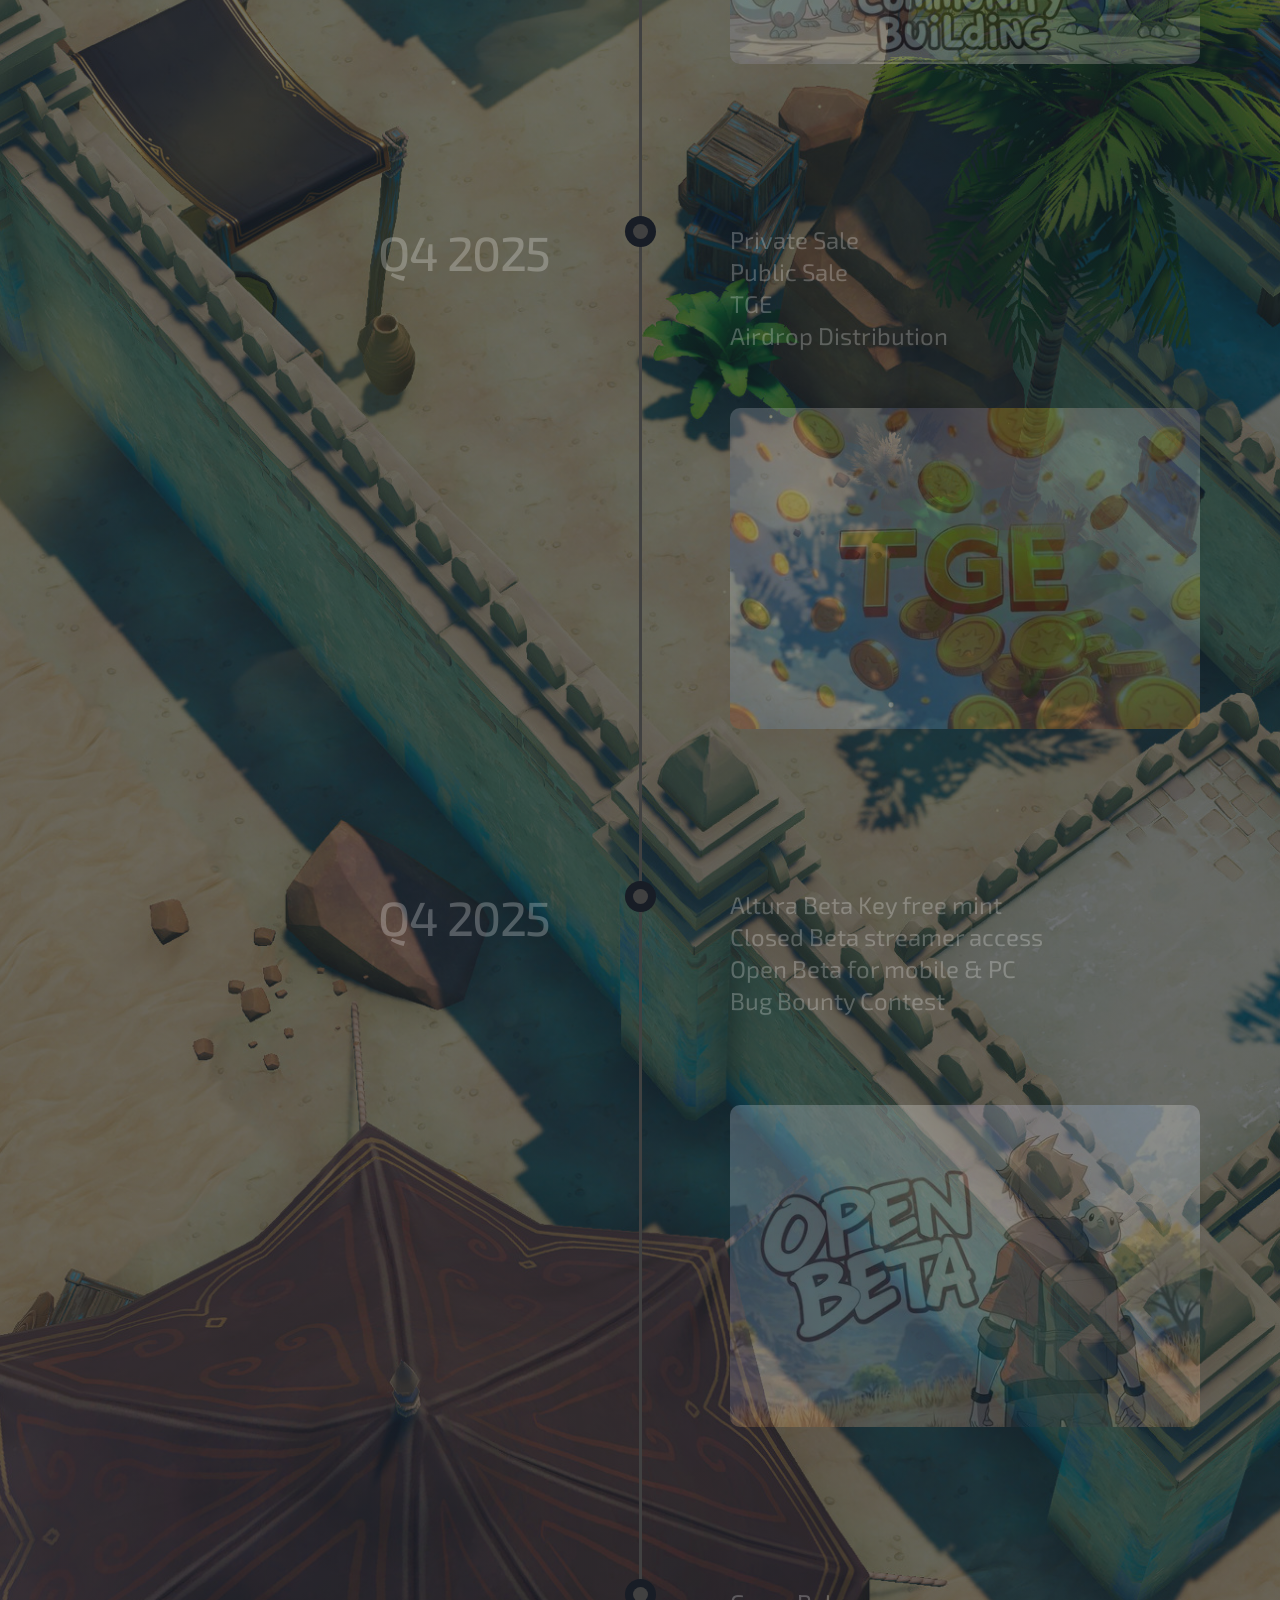
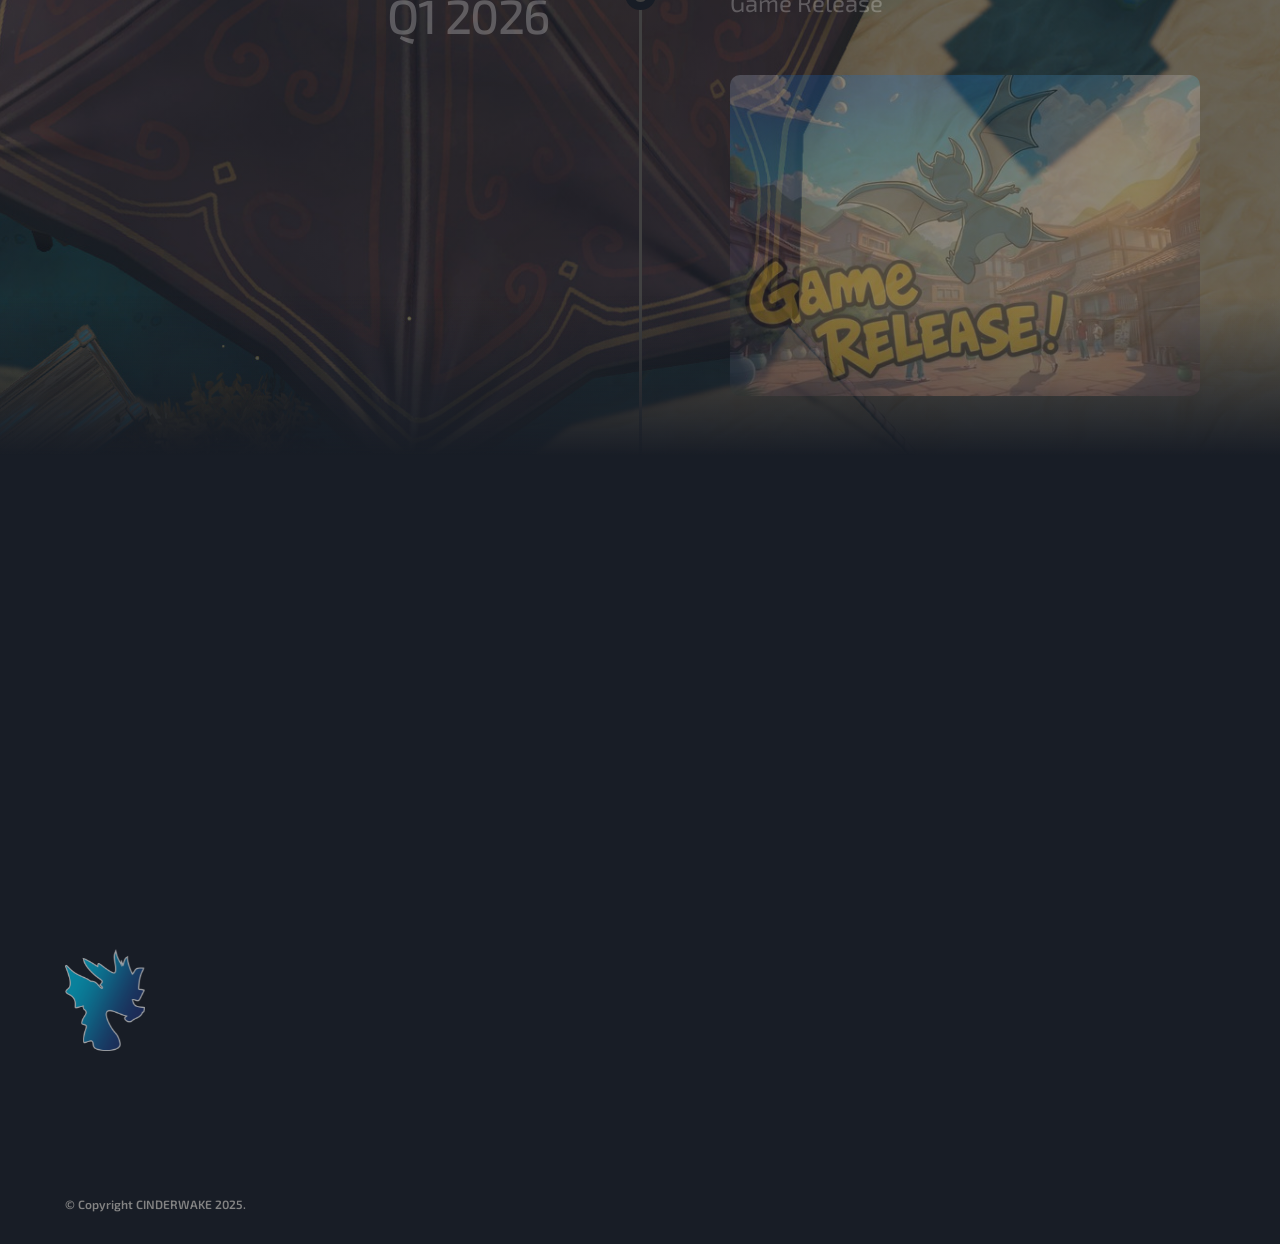
==== commit 7307c885: "Update social links: point X to cinderwakeio, remove Discord Repoint the X/Twitter link to https://x" ====
--- a/roadmap.html
+++ b/roadmap.html
@@ -1,5 +1,5 @@
 ﻿<!DOCTYPE html><!-- Last Published: Tue Apr 29 2025 11:38:27 GMT+0000 (Coordinated Universal Time) --><html data-wf-domain="www.emberlore.io" data-wf-page="6612eb48450f7fd06bae9f62" data-wf-site="65edb0c08d0f6e270a85b3d5" lang="en"><head><meta charset="utf-8"><link href="https://cdn.prod.website-files.com" rel="preconnect" crossorigin="anonymous"><title>Cinderwake: A story of dragons and myths.</title><meta content="Embark on an epic journey into Cinderwake, a captivating world where adventure knows no bounds. Explore diverse landscapes, tame mythical creatures, and master innovative game mechanics. Forge your legend and shape your destiny in this immersive gaming experience." name="description"><meta content="Cinderwake: A story of dragons and myths." property="og:title"><meta content="Embark on an epic journey into Cinderwake, a captivating world where adventure knows no bounds. Explore diverse landscapes, tame mythical creatures, and master innovative game mechanics. Forge your legend and shape your destiny in this immersive gaming experience." property="og:description"><meta content="https://cdn.prod.website-files.com/65edb0c08d0f6e270a85b3d5/65fad220a2b759b76d40ac30_emberlore-og.webp" property="og:image"><meta content="Cinderwake: A story of dragons and myths." name="twitter:title"><meta content="Embark on an epic journey into Cinderwake, a captivating world where adventure knows no bounds. Explore diverse landscapes, tame mythical creatures, and master innovative game mechanics. Forge your legend and shape your destiny in this immersive gaming experience." name="twitter:description"><meta content="https://cdn.prod.website-files.com/65edb0c08d0f6e270a85b3d5/65fad220a2b759b76d40ac30_emberlore-og.webp" name="twitter:image"><meta property="og:type" content="website"><meta content="summary_large_image" name="twitter:card"><meta content="width=device-width, initial-scale=1" name="viewport"><link href="65edb0c08d0f6e270a85b3d5/css/emberlore.webflow.shared.68fce3626.min.css" rel="stylesheet" type="text/css"><script type="text/javascript">!function(o,c){var n=c.documentElement,t=" w-mod-";n.className+=t+"js",("ontouchstart"in o||o.DocumentTouch&&c instanceof DocumentTouch)&&(n.className+=t+"touch")}(window,document);</script><link href="65edb0c08d0f6e270a85b3d5/65f2bbc84f11f84de644cb66_favicon.png" rel="shortcut icon" type="image/x-icon"><link href="65edb0c08d0f6e270a85b3d5/65f2bbcc927da76b420b9541_webclip.png" rel="apple-touch-icon"><!-- [Attributes by Finsweet] Disable scrolling -->
-<script defer="" src="npm/%40finsweet/attributes-scrolldisable%401/scrolldisable.js"></script></head><body><div class="wrap is-roadmap"><div class="nav_wrapper"><div data-animation="default" class="nav_component w-nav" data-easing2="ease" fs-scrolldisable-element="smart-nav" data-easing="ease" data-collapse="medium" data-w-id="f334f4ee-39ba-2723-30ae-fa889d1e36ba" role="banner" data-duration="400"><div class="nav_container"><a href="index.htm" class="nav_logo-link w-nav-brand"><img src="65edb0c08d0f6e270a85b3d5/cinderwake-logo.png" loading="lazy" width="Auto" height="Auto" alt="" srcset="65edb0c08d0f6e270a85b3d5/cinderwake-logo.png 500w, 65edb0c08d0f6e270a85b3d5/cinderwake-logo.png 800w, 65edb0c08d0f6e270a85b3d5/cinderwake-logo.png 1080w, 65edb0c08d0f6e270a85b3d5/cinderwake-logo.png 1600w, 65edb0c08d0f6e270a85b3d5/cinderwake-logo.png 2400w" sizes="(max-width: 479px) 98vw, (max-width: 767px) 99vw, (max-width: 2400px) 100vw, 2400px" class="brand-image"></a><nav role="navigation" class="nav_menu w-nav-menu"><div class="nav_menu-left"><a href="index.htm" class="nav_link">Home</a><a href="https://emberlore.gitbook.io/emberlore-whitepaper" target="_blank" class="soon-link w-inline-block"><div class="nav_link">Whitepaper</div></a><a href="65edb0c08d0f6e270a85b3d5/66eeae79903a2b254d27f442_EmberLore%20InformationDeck.pdf" class="nav_link">Infodeck</a><a href="roadmap.html" aria-current="page" class="nav_link w--current">Roadmap</a></div><div class="nav_menu-right is-tablet"><div class="nav_button-wrapper"><a href="https://discord.com/invite/b3zzBxsAum" target="_blank" class="opacity-hover w-inline-block"><div class="vectors-wrapper-3 w-embed"><svg xmlns="http://www.w3.org/2000/svg" viewbox="0 0 640 512"><!--!Font Awesome Free 6.5.1 by @fontawesome - https://fontawesome.com License - https://fontawesome.com/license/free Copyright 2024 Fonticons, Inc.--><path fill="currentColor" d="M524.5 69.8a1.5 1.5 0 0 0 -.8-.7A485.1 485.1 0 0 0 404.1 32a1.8 1.8 0 0 0 -1.9 .9 337.5 337.5 0 0 0 -14.9 30.6 447.8 447.8 0 0 0 -134.4 0 309.5 309.5 0 0 0 -15.1-30.6 1.9 1.9 0 0 0 -1.9-.9A483.7 483.7 0 0 0 116.1 69.1a1.7 1.7 0 0 0 -.8 .7C39.1 183.7 18.2 294.7 28.4 404.4a2 2 0 0 0 .8 1.4A487.7 487.7 0 0 0 176 479.9a1.9 1.9 0 0 0 2.1-.7A348.2 348.2 0 0 0 208.1 430.4a1.9 1.9 0 0 0 -1-2.6 321.2 321.2 0 0 1 -45.9-21.9 1.9 1.9 0 0 1 -.2-3.1c3.1-2.3 6.2-4.7 9.1-7.1a1.8 1.8 0 0 1 1.9-.3c96.2 43.9 200.4 43.9 295.5 0a1.8 1.8 0 0 1 1.9 .2c2.9 2.4 6 4.9 9.1 7.2a1.9 1.9 0 0 1 -.2 3.1 301.4 301.4 0 0 1 -45.9 21.8 1.9 1.9 0 0 0 -1 2.6 391.1 391.1 0 0 0 30 48.8 1.9 1.9 0 0 0 2.1 .7A486 486 0 0 0 610.7 405.7a1.9 1.9 0 0 0 .8-1.4C623.7 277.6 590.9 167.5 524.5 69.8zM222.5 337.6c-29 0-52.8-26.6-52.8-59.2S193.1 219.1 222.5 219.1c29.7 0 53.3 26.8 52.8 59.2C275.3 311 251.9 337.6 222.5 337.6zm195.4 0c-29 0-52.8-26.6-52.8-59.2S388.4 219.1 417.9 219.1c29.7 0 53.3 26.8 52.8 59.2C470.7 311 447.5 337.6 417.9 337.6z"></path></svg></div></a><a href="https://twitter.com/EmberLore_io" target="_blank" class="opacity-hover w-inline-block"><div class="vectors-wrapper-3 w-embed"><svg xmlns="http://www.w3.org/2000/svg" viewbox="0 0 512 512"><!--!Font Awesome Free 6.5.1 by @fontawesome - https://fontawesome.com License - https://fontawesome.com/license/free Copyright 2024 Fonticons, Inc.--><path fill="currentColor" d="M389.2 48h70.6L305.6 224.2 487 464H345L233.7 318.6 106.5 464H35.8L200.7 275.5 26.8 48H172.4L272.9 180.9 389.2 48zM364.4 421.8h39.1L151.1 88h-42L364.4 421.8z"></path></svg></div></a></div></div></nav><div class="nav_menu-right is-desktop"><div class="nav_button-wrapper"><a href="https://discord.com/invite/b3zzBxsAum" target="_blank" class="opacity-hover w-inline-block"><div class="vectors-wrapper-3 w-embed"><svg xmlns="http://www.w3.org/2000/svg" viewbox="0 0 640 512"><!--!Font Awesome Free 6.5.1 by @fontawesome - https://fontawesome.com License - https://fontawesome.com/license/free Copyright 2024 Fonticons, Inc.--><path fill="currentColor" d="M524.5 69.8a1.5 1.5 0 0 0 -.8-.7A485.1 485.1 0 0 0 404.1 32a1.8 1.8 0 0 0 -1.9 .9 337.5 337.5 0 0 0 -14.9 30.6 447.8 447.8 0 0 0 -134.4 0 309.5 309.5 0 0 0 -15.1-30.6 1.9 1.9 0 0 0 -1.9-.9A483.7 483.7 0 0 0 116.1 69.1a1.7 1.7 0 0 0 -.8 .7C39.1 183.7 18.2 294.7 28.4 404.4a2 2 0 0 0 .8 1.4A487.7 487.7 0 0 0 176 479.9a1.9 1.9 0 0 0 2.1-.7A348.2 348.2 0 0 0 208.1 430.4a1.9 1.9 0 0 0 -1-2.6 321.2 321.2 0 0 1 -45.9-21.9 1.9 1.9 0 0 1 -.2-3.1c3.1-2.3 6.2-4.7 9.1-7.1a1.8 1.8 0 0 1 1.9-.3c96.2 43.9 200.4 43.9 295.5 0a1.8 1.8 0 0 1 1.9 .2c2.9 2.4 6 4.9 9.1 7.2a1.9 1.9 0 0 1 -.2 3.1 301.4 301.4 0 0 1 -45.9 21.8 1.9 1.9 0 0 0 -1 2.6 391.1 391.1 0 0 0 30 48.8 1.9 1.9 0 0 0 2.1 .7A486 486 0 0 0 610.7 405.7a1.9 1.9 0 0 0 .8-1.4C623.7 277.6 590.9 167.5 524.5 69.8zM222.5 337.6c-29 0-52.8-26.6-52.8-59.2S193.1 219.1 222.5 219.1c29.7 0 53.3 26.8 52.8 59.2C275.3 311 251.9 337.6 222.5 337.6zm195.4 0c-29 0-52.8-26.6-52.8-59.2S388.4 219.1 417.9 219.1c29.7 0 53.3 26.8 52.8 59.2C470.7 311 447.5 337.6 417.9 337.6z"></path></svg></div></a><a href="https://twitter.com/EmberLore_io" target="_blank" class="opacity-hover w-inline-block"><div class="vectors-wrapper-3 w-embed"><svg xmlns="http://www.w3.org/2000/svg" viewbox="0 0 512 512"><!--!Font Awesome Free 6.5.1 by @fontawesome - https://fontawesome.com License - https://fontawesome.com/license/free Copyright 2024 Fonticons, Inc.--><path fill="currentColor" d="M389.2 48h70.6L305.6 224.2 487 464H345L233.7 318.6 106.5 464H35.8L200.7 275.5 26.8 48H172.4L272.9 180.9 389.2 48zM364.4 421.8h39.1L151.1 88h-42L364.4 421.8z"></path></svg></div></a></div></div><div class="nav_menu-button w-nav-button"><div class="menu-icon_component"><div class="menu-icon_line-top"></div><div class="menu-icon_line-middle"><div class="menu-icon_line-middle-inner"></div></div><div class="menu-icon_line-bottom"></div></div></div></div></div></div><div class="section-timeline-heading"><div class="container"><div class="padding-vertical-large"><div class="timeline-main_heading-wrapper"><div class="margin-bottom-medium"><h1 class="h1 uppercase text-white is-shadow fade-in-200">Roadmap</h1></div><div class="text-2xl font-black text-white max-700 is-shadow fade-in-300 hide">Cinderwake, a crossplay mobile game, immerses players in an open world ripe for exploration.</div></div></div></div></div><div class="section-timeline"><div class="overlay-fade-bottom"></div><div class="overlay-fade-top"></div><div class="container"><div class="timeline_component"><div class="timeline_progress"><div class="timeline_progress-bar"></div></div><div data-w-id="f598eb9b-3ac3-5f23-0cc0-b1598bd8a2d6" class="timeline_item"><div id="w-node-f598eb9b-3ac3-5f23-0cc0-b1598bd8a2d7-6bae9f62" class="timeline_left"><div class="timeline_date-text">Q2 2024</div></div><div id="w-node-f598eb9b-3ac3-5f23-0cc0-b1598bd8a2da-6bae9f62" class="timeline_centre"><div class="timeline_circle"></div></div><div id="w-node-f598eb9b-3ac3-5f23-0cc0-b1598bd8a2dc-6bae9f62" class="timeline_right"><div class="margin-bottom-xlarge"><div class="text-2xl font-black text-white max-700"><strong class="bold-text">DONE<br></strong>Development of Cinderwake<br>Creation of the Ember Creatures<br>Content creation<br><br></div></div><div class="timeline_image-wrapper"><img src="65edb0c08d0f6e270a85b3d5/66e434038d9d318dfdad5cd0_pikaso_texttoimage_cartoon-anime-style-the-text-development-written.jpeg" loading="lazy" width="480" sizes="(max-width: 479px) 100vw, 480px" alt="" srcset="65edb0c08d0f6e270a85b3d5/66e434038d9d318dfdad5cd0_pikaso_texttoimage_cartoon-anime-style-the-text-development-written-p-500.jpeg 500w, 65edb0c08d0f6e270a85b3d5/66e434038d9d318dfdad5cd0_pikaso_texttoimage_cartoon-anime-style-the-text-development-written-p-800.jpeg 800w, 65edb0c08d0f6e270a85b3d5/66e434038d9d318dfdad5cd0_pikaso_texttoimage_cartoon-anime-style-the-text-development-written-p-1080.jpeg 1080w, 65edb0c08d0f6e270a85b3d5/66e434038d9d318dfdad5cd0_pikaso_texttoimage_cartoon-anime-style-the-text-development-written.jpeg 1216w"></div></div></div><div data-w-id="52b753d2-a385-c561-7b0c-c6ce01f4a309" class="timeline_item"><div id="w-node-_52b753d2-a385-c561-7b0c-c6ce01f4a30a-6bae9f62" class="timeline_left"><div class="timeline_date-text">Q3 2025</div></div><div id="w-node-_52b753d2-a385-c561-7b0c-c6ce01f4a30d-6bae9f62" class="timeline_centre"><div class="timeline_circle"></div></div><div id="w-node-_52b753d2-a385-c561-7b0c-c6ce01f4a30f-6bae9f62" class="timeline_right"><div class="margin-bottom-xlarge"><div class="text-2xl font-black text-white max-700">Community Building<br>Open Quests for a massive post TGE <br>Angel Round Open<br>Seed Round Open  <br></div></div><div class="timeline_image-wrapper"><img src="65edb0c08d0f6e270a85b3d5/66e4375e30d5f2bd68a80fdd_pikaso_texttoimage_cartoon-anime-style-pokemon-like-creatures-tamers-%20%281%29.jpeg" loading="lazy" width="480" sizes="(max-width: 479px) 100vw, 480px" alt="" srcset="65edb0c08d0f6e270a85b3d5/66e4375e30d5f2bd68a80fdd_pikaso_texttoimage_cartoon-anime-style-pokemon-like-creatures-tamers-%20%281%29-p-500.jpeg 500w, 65edb0c08d0f6e270a85b3d5/66e4375e30d5f2bd68a80fdd_pikaso_texttoimage_cartoon-anime-style-pokemon-like-creatures-tamers-%20%281%29-p-800.jpeg 800w, 65edb0c08d0f6e270a85b3d5/66e4375e30d5f2bd68a80fdd_pikaso_texttoimage_cartoon-anime-style-pokemon-like-creatures-tamers-%20%281%29-p-1080.jpeg 1080w, 65edb0c08d0f6e270a85b3d5/66e4375e30d5f2bd68a80fdd_pikaso_texttoimage_cartoon-anime-style-pokemon-like-creatures-tamers-%20%281%29.jpeg 1216w"></div></div></div><div data-w-id="fb2a8386-4f6d-0e5f-ca7f-9562b5415572" class="timeline_item"><div id="w-node-fb2a8386-4f6d-0e5f-ca7f-9562b5415573-6bae9f62" class="timeline_left"><div class="timeline_date-text">Q4 2025</div></div><div id="w-node-fb2a8386-4f6d-0e5f-ca7f-9562b5415576-6bae9f62" class="timeline_centre"><div class="timeline_circle"></div></div><div id="w-node-fb2a8386-4f6d-0e5f-ca7f-9562b5415578-6bae9f62" class="timeline_right"><div class="margin-bottom-xlarge"><div class="text-2xl font-black text-white max-700">Private Sale<br>Public Sale<br>TGE<br>Airdrop Distribution<br></div></div><div class="timeline_image-wrapper"><img src="65edb0c08d0f6e270a85b3d5/66e437f4d827fdf0c447651d_pikaso_texttoimage_cartoon-anime-style-coins-flying-the-text-TGE-writ.jpeg" loading="lazy" width="480" sizes="(max-width: 479px) 100vw, 480px" alt="" srcset="65edb0c08d0f6e270a85b3d5/66e437f4d827fdf0c447651d_pikaso_texttoimage_cartoon-anime-style-coins-flying-the-text-TGE-writ-p-500.jpeg 500w, 65edb0c08d0f6e270a85b3d5/66e437f4d827fdf0c447651d_pikaso_texttoimage_cartoon-anime-style-coins-flying-the-text-TGE-writ-p-800.jpeg 800w, 65edb0c08d0f6e270a85b3d5/66e437f4d827fdf0c447651d_pikaso_texttoimage_cartoon-anime-style-coins-flying-the-text-TGE-writ-p-1080.jpeg 1080w, 65edb0c08d0f6e270a85b3d5/66e437f4d827fdf0c447651d_pikaso_texttoimage_cartoon-anime-style-coins-flying-the-text-TGE-writ.jpeg 1216w"></div></div></div><div data-w-id="657e2083-3b31-bb04-ebbe-5935aabd07f8" class="timeline_item"><div id="w-node-_657e2083-3b31-bb04-ebbe-5935aabd07f9-6bae9f62" class="timeline_left"><div class="timeline_date-text">Q4 2025</div></div><div id="w-node-_657e2083-3b31-bb04-ebbe-5935aabd07fc-6bae9f62" class="timeline_centre"><div class="timeline_circle"></div></div><div id="w-node-_657e2083-3b31-bb04-ebbe-5935aabd07fe-6bae9f62" class="timeline_right"><div class="margin-bottom-xlarge"><div class="text-2xl font-black text-white max-700">Altura Beta Key free mint<br>Closed Beta streamer access<br>Open Beta for mobile &amp; PC<br>Bug Bounty Contest<br>‍</div></div><div class="timeline_image-wrapper"><img src="65edb0c08d0f6e270a85b3d5/66e43a5238f781be1020b7a4_pikaso_texttoimage_cartoon-anime-style-player-with-baby-pokemon-creat%20%281%29.jpeg" loading="lazy" width="480" sizes="(max-width: 479px) 100vw, 480px" alt="" srcset="65edb0c08d0f6e270a85b3d5/66e43a5238f781be1020b7a4_pikaso_texttoimage_cartoon-anime-style-player-with-baby-pokemon-creat%20%281%29-p-500.jpeg 500w, 65edb0c08d0f6e270a85b3d5/66e43a5238f781be1020b7a4_pikaso_texttoimage_cartoon-anime-style-player-with-baby-pokemon-creat%20%281%29-p-800.jpeg 800w, 65edb0c08d0f6e270a85b3d5/66e43a5238f781be1020b7a4_pikaso_texttoimage_cartoon-anime-style-player-with-baby-pokemon-creat%20%281%29-p-1080.jpeg 1080w, 65edb0c08d0f6e270a85b3d5/66e43a5238f781be1020b7a4_pikaso_texttoimage_cartoon-anime-style-player-with-baby-pokemon-creat%20%281%29.jpeg 1216w"></div></div></div><div data-w-id="8124001e-5a3d-9c7e-6626-b7a7f5ca1448" class="timeline_item"><div id="w-node-_8124001e-5a3d-9c7e-6626-b7a7f5ca1449-6bae9f62" class="timeline_left"><div class="timeline_date-text">Q1 2026</div></div><div id="w-node-_8124001e-5a3d-9c7e-6626-b7a7f5ca144c-6bae9f62" class="timeline_centre"><div class="timeline_circle"></div></div><div id="w-node-_8124001e-5a3d-9c7e-6626-b7a7f5ca144e-6bae9f62" class="timeline_right"><div class="margin-bottom-xlarge"><div class="text-2xl font-black text-white max-700">Game Release</div></div><div class="timeline_image-wrapper"><img src="65edb0c08d0f6e270a85b3d5/66e43b768213e007e85223b6_pikaso_texttoimage_cartoon-anime-style-party-in-ancient-Japanese-town.jpeg" loading="lazy" width="480" sizes="(max-width: 479px) 100vw, 480px" alt="" srcset="65edb0c08d0f6e270a85b3d5/66e43b768213e007e85223b6_pikaso_texttoimage_cartoon-anime-style-party-in-ancient-Japanese-town-p-500.jpeg 500w, 65edb0c08d0f6e270a85b3d5/66e43b768213e007e85223b6_pikaso_texttoimage_cartoon-anime-style-party-in-ancient-Japanese-town-p-800.jpeg 800w, 65edb0c08d0f6e270a85b3d5/66e43b768213e007e85223b6_pikaso_texttoimage_cartoon-anime-style-party-in-ancient-Japanese-town-p-1080.jpeg 1080w, 65edb0c08d0f6e270a85b3d5/66e43b768213e007e85223b6_pikaso_texttoimage_cartoon-anime-style-party-in-ancient-Japanese-town.jpeg 1216w"></div></div></div><div></div></div></div></div><section class="section"><div class="w-layout-blockcontainer container w-container"><div class="section-news"><div class="ads-block"><div class="max-625"><div class="text-center"><p class="text-3xl font-black uppercase text-white weight-700 fade-in-200">Stay up to date by following our socials!</p></div></div><div class="download-apps fade-in-300"><a href="https://discord.com/invite/b3zzBxsAum" target="_blank" class="social-link-cta w-inline-block"><img src="65edb0c08d0f6e270a85b3d5/65edb0c08d0f6e270a85b46e_Vectors-Wrapper.svg" loading="lazy" width="179.7191925048828" height="53.33300018310547" alt="" class="google-play-white is-vector"></a><a href="https://discord.gg/b3zzBxsAum" target="_blank" class="social-link-cta w-inline-block"><img src="65edb0c08d0f6e270a85b3d5/65edb0c08d0f6e270a85b46f_Vectors-Wrapper.svg" loading="lazy" width="178.595947265625" height="53" alt="" class="app-store-white is-vector"></a></div></div></div></div></section><div class="footer"><div class="container is-footer"><div class="footer-content"><div class="footer-column"><div class="logo"><a href="index.htm" class="fade-in-100 w-inline-block"><img src="65edb0c08d0f6e270a85b3d5/65edf3df8883cfba23c4cc61_head%202.png" loading="lazy" width="150.79844665527344" height="70.2705307006836" alt="" srcset="65edb0c08d0f6e270a85b3d5/65edf3df8883cfba23c4cc61_head%202-p-500.png 500w, 65edb0c08d0f6e270a85b3d5/65edf3df8883cfba23c4cc61_head%202-p-800.png 800w, 65edb0c08d0f6e270a85b3d5/65edf3df8883cfba23c4cc61_head%202-p-1080.png 1080w, 65edb0c08d0f6e270a85b3d5/65edf3df8883cfba23c4cc61_head%202-p-1600.png 1600w, 65edb0c08d0f6e270a85b3d5/65edf3df8883cfba23c4cc61_head%202-p-2000.png 2000w, 65edb0c08d0f6e270a85b3d5/65edf3df8883cfba23c4cc61_head%202-p-2600.png 2600w, 65edb0c08d0f6e270a85b3d5/65edf3df8883cfba23c4cc61_head%202.png 3199w" sizes="150.796875px" class="footer-brand-logo"></a></div><div class="footer-menu-links fade-in-400"><a href="index.htm" class="opacity-hover w-inline-block"><div class="footer-link">Home</div></a><a data-w-id="b6670993-d872-7fd7-d402-59e4d78cd93d" href="https://emberlore.gitbook.io/emberlore-whitepaper" target="_blank" class="footer-link-soon w-inline-block"><div class="footer-link">Whitepaper</div></a><a href="65edb0c08d0f6e270a85b3d5/65fac6d1218a3a5d2da066de_EmberLore%20Deck.pdf" class="opacity-hover w-inline-block"><div class="footer-link">Infodeck</div></a><a href="roadmap.html" aria-current="page" class="opacity-hover w-inline-block w--current"><div class="footer-link">Roadmap</div></a></div><div class="footer-social-links fade-in-500"><a href="https://discord.com/invite/b3zzBxsAum" target="_blank" class="social-media-link opacity-hover"><img src="65edb0c08d0f6e270a85b3d5/65edb0c08d0f6e270a85b46e_Vectors-Wrapper.svg" loading="lazy" width="19.526540756225586" height="14.333332061767578" alt="" class="vectors-wrapper-51"></a><a href="https://twitter.com/EmberLore_io" target="_blank" class="social-media-link opacity-hover"><img src="65edb0c08d0f6e270a85b3d5/65edb0c08d0f6e270a85b46f_Vectors-Wrapper.svg" loading="lazy" width="18.628662109375" height="14.470244407653809" alt="" class="vectors-wrapper-52"></a></div><div class="divider-footer-gradient fade-in-600"></div><div class="website-copy"><p class="text-xs font-semibold text-grey">© Copyright CINDERWAKE 2025. </p></div></div></div></div><div data-w-id="f4044516-5339-81cd-c747-863c28a17144" class="walking-wrappper"><img src="65edb0c08d0f6e270a85b3d5/65febe58690b558ee5e28cb8_gifmaker_me.gif" loading="lazy" alt="" class="walking-in"></div></div></div><script src="js/jquery-3.5.1.min.dc5e7f18c8.js?site=65edb0c08d0f6e270a85b3d5" type="text/javascript" integrity="sha256-9/aliU8dGd2tb6OSsuzixeV4y/faTqgFtohetphbbj0=" crossorigin="anonymous"></script><script src="65edb0c08d0f6e270a85b3d5/js/webflow.schunk.4a394eb5af8156f2.js" type="text/javascript"></script><script src="65edb0c08d0f6e270a85b3d5/js/webflow.schunk.88e7e05d22144a74.js" type="text/javascript"></script><script src="65edb0c08d0f6e270a85b3d5/js/webflow.f52cdfb4.03f10e0a35a5067b.js" type="text/javascript"></script><script>
+<script defer="" src="npm/%40finsweet/attributes-scrolldisable%401/scrolldisable.js"></script></head><body><div class="wrap is-roadmap"><div class="nav_wrapper"><div data-animation="default" class="nav_component w-nav" data-easing2="ease" fs-scrolldisable-element="smart-nav" data-easing="ease" data-collapse="medium" data-w-id="f334f4ee-39ba-2723-30ae-fa889d1e36ba" role="banner" data-duration="400"><div class="nav_container"><a href="index.htm" class="nav_logo-link w-nav-brand"><img src="65edb0c08d0f6e270a85b3d5/cinderwake-logo.png" loading="lazy" width="Auto" height="Auto" alt="" srcset="65edb0c08d0f6e270a85b3d5/cinderwake-logo.png 500w, 65edb0c08d0f6e270a85b3d5/cinderwake-logo.png 800w, 65edb0c08d0f6e270a85b3d5/cinderwake-logo.png 1080w, 65edb0c08d0f6e270a85b3d5/cinderwake-logo.png 1600w, 65edb0c08d0f6e270a85b3d5/cinderwake-logo.png 2400w" sizes="(max-width: 479px) 98vw, (max-width: 767px) 99vw, (max-width: 2400px) 100vw, 2400px" class="brand-image"></a><nav role="navigation" class="nav_menu w-nav-menu"><div class="nav_menu-left"><a href="index.htm" class="nav_link">Home</a><a href="https://emberlore.gitbook.io/emberlore-whitepaper" target="_blank" class="soon-link w-inline-block"><div class="nav_link">Whitepaper</div></a><a href="65edb0c08d0f6e270a85b3d5/66eeae79903a2b254d27f442_EmberLore%20InformationDeck.pdf" class="nav_link">Infodeck</a><a href="roadmap.html" aria-current="page" class="nav_link w--current">Roadmap</a></div><div class="nav_menu-right is-tablet"><div class="nav_button-wrapper"><a href="https://x.com/cinderwakeio" target="_blank" class="opacity-hover w-inline-block"><div class="vectors-wrapper-3 w-embed"><svg xmlns="http://www.w3.org/2000/svg" viewbox="0 0 512 512"><!--!Font Awesome Free 6.5.1 by @fontawesome - https://fontawesome.com License - https://fontawesome.com/license/free Copyright 2024 Fonticons, Inc.--><path fill="currentColor" d="M389.2 48h70.6L305.6 224.2 487 464H345L233.7 318.6 106.5 464H35.8L200.7 275.5 26.8 48H172.4L272.9 180.9 389.2 48zM364.4 421.8h39.1L151.1 88h-42L364.4 421.8z"></path></svg></div></a></div></div></nav><div class="nav_menu-right is-desktop"><div class="nav_button-wrapper"><a href="https://x.com/cinderwakeio" target="_blank" class="opacity-hover w-inline-block"><div class="vectors-wrapper-3 w-embed"><svg xmlns="http://www.w3.org/2000/svg" viewbox="0 0 512 512"><!--!Font Awesome Free 6.5.1 by @fontawesome - https://fontawesome.com License - https://fontawesome.com/license/free Copyright 2024 Fonticons, Inc.--><path fill="currentColor" d="M389.2 48h70.6L305.6 224.2 487 464H345L233.7 318.6 106.5 464H35.8L200.7 275.5 26.8 48H172.4L272.9 180.9 389.2 48zM364.4 421.8h39.1L151.1 88h-42L364.4 421.8z"></path></svg></div></a></div></div><div class="nav_menu-button w-nav-button"><div class="menu-icon_component"><div class="menu-icon_line-top"></div><div class="menu-icon_line-middle"><div class="menu-icon_line-middle-inner"></div></div><div class="menu-icon_line-bottom"></div></div></div></div></div></div><div class="section-timeline-heading"><div class="container"><div class="padding-vertical-large"><div class="timeline-main_heading-wrapper"><div class="margin-bottom-medium"><h1 class="h1 uppercase text-white is-shadow fade-in-200">Roadmap</h1></div><div class="text-2xl font-black text-white max-700 is-shadow fade-in-300 hide">Cinderwake, a crossplay mobile game, immerses players in an open world ripe for exploration.</div></div></div></div></div><div class="section-timeline"><div class="overlay-fade-bottom"></div><div class="overlay-fade-top"></div><div class="container"><div class="timeline_component"><div class="timeline_progress"><div class="timeline_progress-bar"></div></div><div data-w-id="f598eb9b-3ac3-5f23-0cc0-b1598bd8a2d6" class="timeline_item"><div id="w-node-f598eb9b-3ac3-5f23-0cc0-b1598bd8a2d7-6bae9f62" class="timeline_left"><div class="timeline_date-text">Q2 2024</div></div><div id="w-node-f598eb9b-3ac3-5f23-0cc0-b1598bd8a2da-6bae9f62" class="timeline_centre"><div class="timeline_circle"></div></div><div id="w-node-f598eb9b-3ac3-5f23-0cc0-b1598bd8a2dc-6bae9f62" class="timeline_right"><div class="margin-bottom-xlarge"><div class="text-2xl font-black text-white max-700"><strong class="bold-text">DONE<br></strong>Development of Cinderwake<br>Creation of the Ember Creatures<br>Content creation<br><br></div></div><div class="timeline_image-wrapper"><img src="65edb0c08d0f6e270a85b3d5/66e434038d9d318dfdad5cd0_pikaso_texttoimage_cartoon-anime-style-the-text-development-written.jpeg" loading="lazy" width="480" sizes="(max-width: 479px) 100vw, 480px" alt="" srcset="65edb0c08d0f6e270a85b3d5/66e434038d9d318dfdad5cd0_pikaso_texttoimage_cartoon-anime-style-the-text-development-written-p-500.jpeg 500w, 65edb0c08d0f6e270a85b3d5/66e434038d9d318dfdad5cd0_pikaso_texttoimage_cartoon-anime-style-the-text-development-written-p-800.jpeg 800w, 65edb0c08d0f6e270a85b3d5/66e434038d9d318dfdad5cd0_pikaso_texttoimage_cartoon-anime-style-the-text-development-written-p-1080.jpeg 1080w, 65edb0c08d0f6e270a85b3d5/66e434038d9d318dfdad5cd0_pikaso_texttoimage_cartoon-anime-style-the-text-development-written.jpeg 1216w"></div></div></div><div data-w-id="52b753d2-a385-c561-7b0c-c6ce01f4a309" class="timeline_item"><div id="w-node-_52b753d2-a385-c561-7b0c-c6ce01f4a30a-6bae9f62" class="timeline_left"><div class="timeline_date-text">Q3 2025</div></div><div id="w-node-_52b753d2-a385-c561-7b0c-c6ce01f4a30d-6bae9f62" class="timeline_centre"><div class="timeline_circle"></div></div><div id="w-node-_52b753d2-a385-c561-7b0c-c6ce01f4a30f-6bae9f62" class="timeline_right"><div class="margin-bottom-xlarge"><div class="text-2xl font-black text-white max-700">Community Building<br>Open Quests for a massive post TGE <br>Angel Round Open<br>Seed Round Open  <br></div></div><div class="timeline_image-wrapper"><img src="65edb0c08d0f6e270a85b3d5/66e4375e30d5f2bd68a80fdd_pikaso_texttoimage_cartoon-anime-style-pokemon-like-creatures-tamers-%20%281%29.jpeg" loading="lazy" width="480" sizes="(max-width: 479px) 100vw, 480px" alt="" srcset="65edb0c08d0f6e270a85b3d5/66e4375e30d5f2bd68a80fdd_pikaso_texttoimage_cartoon-anime-style-pokemon-like-creatures-tamers-%20%281%29-p-500.jpeg 500w, 65edb0c08d0f6e270a85b3d5/66e4375e30d5f2bd68a80fdd_pikaso_texttoimage_cartoon-anime-style-pokemon-like-creatures-tamers-%20%281%29-p-800.jpeg 800w, 65edb0c08d0f6e270a85b3d5/66e4375e30d5f2bd68a80fdd_pikaso_texttoimage_cartoon-anime-style-pokemon-like-creatures-tamers-%20%281%29-p-1080.jpeg 1080w, 65edb0c08d0f6e270a85b3d5/66e4375e30d5f2bd68a80fdd_pikaso_texttoimage_cartoon-anime-style-pokemon-like-creatures-tamers-%20%281%29.jpeg 1216w"></div></div></div><div data-w-id="fb2a8386-4f6d-0e5f-ca7f-9562b5415572" class="timeline_item"><div id="w-node-fb2a8386-4f6d-0e5f-ca7f-9562b5415573-6bae9f62" class="timeline_left"><div class="timeline_date-text">Q4 2025</div></div><div id="w-node-fb2a8386-4f6d-0e5f-ca7f-9562b5415576-6bae9f62" class="timeline_centre"><div class="timeline_circle"></div></div><div id="w-node-fb2a8386-4f6d-0e5f-ca7f-9562b5415578-6bae9f62" class="timeline_right"><div class="margin-bottom-xlarge"><div class="text-2xl font-black text-white max-700">Private Sale<br>Public Sale<br>TGE<br>Airdrop Distribution<br></div></div><div class="timeline_image-wrapper"><img src="65edb0c08d0f6e270a85b3d5/66e437f4d827fdf0c447651d_pikaso_texttoimage_cartoon-anime-style-coins-flying-the-text-TGE-writ.jpeg" loading="lazy" width="480" sizes="(max-width: 479px) 100vw, 480px" alt="" srcset="65edb0c08d0f6e270a85b3d5/66e437f4d827fdf0c447651d_pikaso_texttoimage_cartoon-anime-style-coins-flying-the-text-TGE-writ-p-500.jpeg 500w, 65edb0c08d0f6e270a85b3d5/66e437f4d827fdf0c447651d_pikaso_texttoimage_cartoon-anime-style-coins-flying-the-text-TGE-writ-p-800.jpeg 800w, 65edb0c08d0f6e270a85b3d5/66e437f4d827fdf0c447651d_pikaso_texttoimage_cartoon-anime-style-coins-flying-the-text-TGE-writ-p-1080.jpeg 1080w, 65edb0c08d0f6e270a85b3d5/66e437f4d827fdf0c447651d_pikaso_texttoimage_cartoon-anime-style-coins-flying-the-text-TGE-writ.jpeg 1216w"></div></div></div><div data-w-id="657e2083-3b31-bb04-ebbe-5935aabd07f8" class="timeline_item"><div id="w-node-_657e2083-3b31-bb04-ebbe-5935aabd07f9-6bae9f62" class="timeline_left"><div class="timeline_date-text">Q4 2025</div></div><div id="w-node-_657e2083-3b31-bb04-ebbe-5935aabd07fc-6bae9f62" class="timeline_centre"><div class="timeline_circle"></div></div><div id="w-node-_657e2083-3b31-bb04-ebbe-5935aabd07fe-6bae9f62" class="timeline_right"><div class="margin-bottom-xlarge"><div class="text-2xl font-black text-white max-700">Altura Beta Key free mint<br>Closed Beta streamer access<br>Open Beta for mobile &amp; PC<br>Bug Bounty Contest<br>‍</div></div><div class="timeline_image-wrapper"><img src="65edb0c08d0f6e270a85b3d5/66e43a5238f781be1020b7a4_pikaso_texttoimage_cartoon-anime-style-player-with-baby-pokemon-creat%20%281%29.jpeg" loading="lazy" width="480" sizes="(max-width: 479px) 100vw, 480px" alt="" srcset="65edb0c08d0f6e270a85b3d5/66e43a5238f781be1020b7a4_pikaso_texttoimage_cartoon-anime-style-player-with-baby-pokemon-creat%20%281%29-p-500.jpeg 500w, 65edb0c08d0f6e270a85b3d5/66e43a5238f781be1020b7a4_pikaso_texttoimage_cartoon-anime-style-player-with-baby-pokemon-creat%20%281%29-p-800.jpeg 800w, 65edb0c08d0f6e270a85b3d5/66e43a5238f781be1020b7a4_pikaso_texttoimage_cartoon-anime-style-player-with-baby-pokemon-creat%20%281%29-p-1080.jpeg 1080w, 65edb0c08d0f6e270a85b3d5/66e43a5238f781be1020b7a4_pikaso_texttoimage_cartoon-anime-style-player-with-baby-pokemon-creat%20%281%29.jpeg 1216w"></div></div></div><div data-w-id="8124001e-5a3d-9c7e-6626-b7a7f5ca1448" class="timeline_item"><div id="w-node-_8124001e-5a3d-9c7e-6626-b7a7f5ca1449-6bae9f62" class="timeline_left"><div class="timeline_date-text">Q1 2026</div></div><div id="w-node-_8124001e-5a3d-9c7e-6626-b7a7f5ca144c-6bae9f62" class="timeline_centre"><div class="timeline_circle"></div></div><div id="w-node-_8124001e-5a3d-9c7e-6626-b7a7f5ca144e-6bae9f62" class="timeline_right"><div class="margin-bottom-xlarge"><div class="text-2xl font-black text-white max-700">Game Release</div></div><div class="timeline_image-wrapper"><img src="65edb0c08d0f6e270a85b3d5/66e43b768213e007e85223b6_pikaso_texttoimage_cartoon-anime-style-party-in-ancient-Japanese-town.jpeg" loading="lazy" width="480" sizes="(max-width: 479px) 100vw, 480px" alt="" srcset="65edb0c08d0f6e270a85b3d5/66e43b768213e007e85223b6_pikaso_texttoimage_cartoon-anime-style-party-in-ancient-Japanese-town-p-500.jpeg 500w, 65edb0c08d0f6e270a85b3d5/66e43b768213e007e85223b6_pikaso_texttoimage_cartoon-anime-style-party-in-ancient-Japanese-town-p-800.jpeg 800w, 65edb0c08d0f6e270a85b3d5/66e43b768213e007e85223b6_pikaso_texttoimage_cartoon-anime-style-party-in-ancient-Japanese-town-p-1080.jpeg 1080w, 65edb0c08d0f6e270a85b3d5/66e43b768213e007e85223b6_pikaso_texttoimage_cartoon-anime-style-party-in-ancient-Japanese-town.jpeg 1216w"></div></div></div><div></div></div></div></div><section class="section"><div class="w-layout-blockcontainer container w-container"><div class="section-news"><div class="ads-block"><div class="max-625"><div class="text-center"><p class="text-3xl font-black uppercase text-white weight-700 fade-in-200">Stay up to date by following our socials!</p></div></div><div class="download-apps fade-in-300"></div></div></div></div></section><div class="footer"><div class="container is-footer"><div class="footer-content"><div class="footer-column"><div class="logo"><a href="index.htm" class="fade-in-100 w-inline-block"><img src="65edb0c08d0f6e270a85b3d5/65edf3df8883cfba23c4cc61_head%202.png" loading="lazy" width="150.79844665527344" height="70.2705307006836" alt="" srcset="65edb0c08d0f6e270a85b3d5/65edf3df8883cfba23c4cc61_head%202-p-500.png 500w, 65edb0c08d0f6e270a85b3d5/65edf3df8883cfba23c4cc61_head%202-p-800.png 800w, 65edb0c08d0f6e270a85b3d5/65edf3df8883cfba23c4cc61_head%202-p-1080.png 1080w, 65edb0c08d0f6e270a85b3d5/65edf3df8883cfba23c4cc61_head%202-p-1600.png 1600w, 65edb0c08d0f6e270a85b3d5/65edf3df8883cfba23c4cc61_head%202-p-2000.png 2000w, 65edb0c08d0f6e270a85b3d5/65edf3df8883cfba23c4cc61_head%202-p-2600.png 2600w, 65edb0c08d0f6e270a85b3d5/65edf3df8883cfba23c4cc61_head%202.png 3199w" sizes="150.796875px" class="footer-brand-logo"></a></div><div class="footer-menu-links fade-in-400"><a href="index.htm" class="opacity-hover w-inline-block"><div class="footer-link">Home</div></a><a data-w-id="b6670993-d872-7fd7-d402-59e4d78cd93d" href="https://emberlore.gitbook.io/emberlore-whitepaper" target="_blank" class="footer-link-soon w-inline-block"><div class="footer-link">Whitepaper</div></a><a href="65edb0c08d0f6e270a85b3d5/65fac6d1218a3a5d2da066de_EmberLore%20Deck.pdf" class="opacity-hover w-inline-block"><div class="footer-link">Infodeck</div></a><a href="roadmap.html" aria-current="page" class="opacity-hover w-inline-block w--current"><div class="footer-link">Roadmap</div></a></div><div class="footer-social-links fade-in-500"><a href="https://x.com/cinderwakeio" target="_blank" class="social-media-link opacity-hover"><img src="65edb0c08d0f6e270a85b3d5/65edb0c08d0f6e270a85b46f_Vectors-Wrapper.svg" loading="lazy" width="18.628662109375" height="14.470244407653809" alt="" class="vectors-wrapper-52"></a></div><div class="divider-footer-gradient fade-in-600"></div><div class="website-copy"><p class="text-xs font-semibold text-grey">© Copyright CINDERWAKE 2025. </p></div></div></div></div><div data-w-id="f4044516-5339-81cd-c747-863c28a17144" class="walking-wrappper"><img src="65edb0c08d0f6e270a85b3d5/65febe58690b558ee5e28cb8_gifmaker_me.gif" loading="lazy" alt="" class="walking-in"></div></div></div><script src="js/jquery-3.5.1.min.dc5e7f18c8.js?site=65edb0c08d0f6e270a85b3d5" type="text/javascript" integrity="sha256-9/aliU8dGd2tb6OSsuzixeV4y/faTqgFtohetphbbj0=" crossorigin="anonymous"></script><script src="65edb0c08d0f6e270a85b3d5/js/webflow.schunk.4a394eb5af8156f2.js" type="text/javascript"></script><script src="65edb0c08d0f6e270a85b3d5/js/webflow.schunk.88e7e05d22144a74.js" type="text/javascript"></script><script src="65edb0c08d0f6e270a85b3d5/js/webflow.f52cdfb4.03f10e0a35a5067b.js" type="text/javascript"></script><script>
 var Webflow = Webflow || [];
 Webflow.push(function() {
 
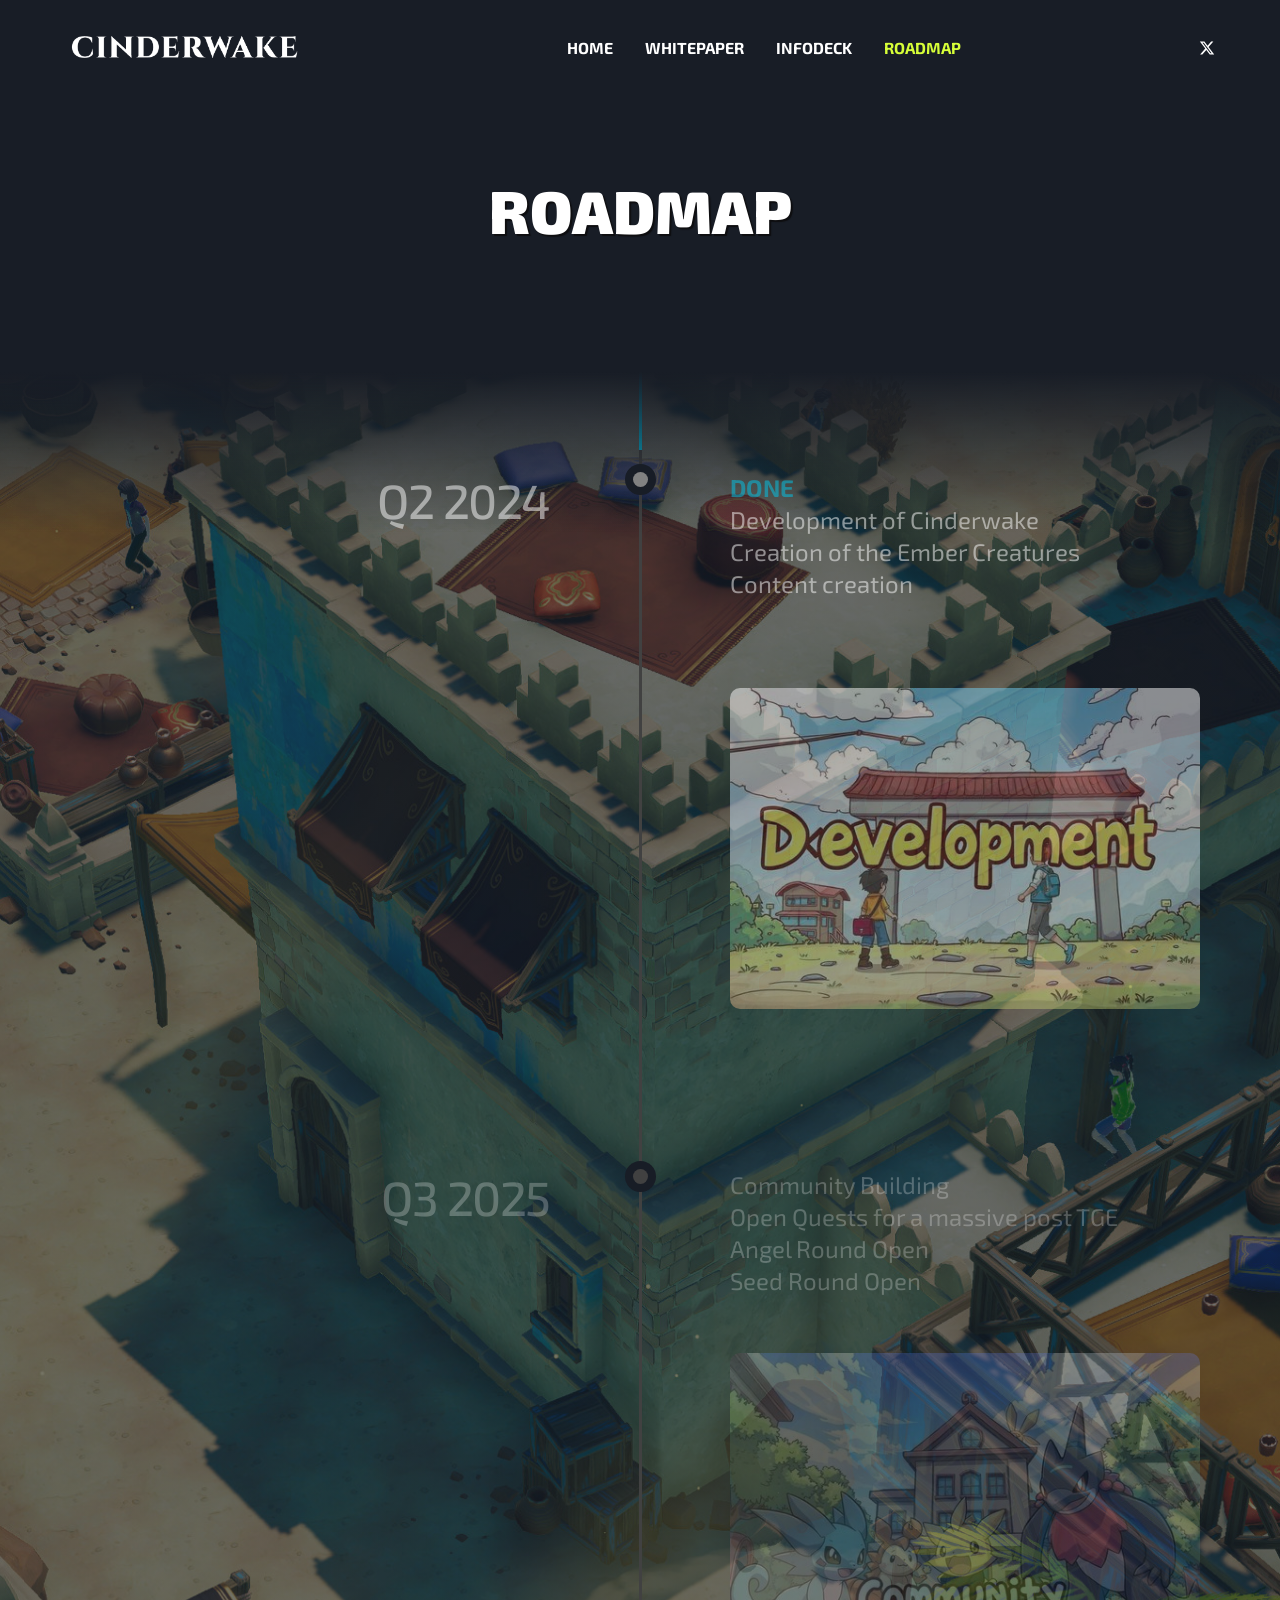
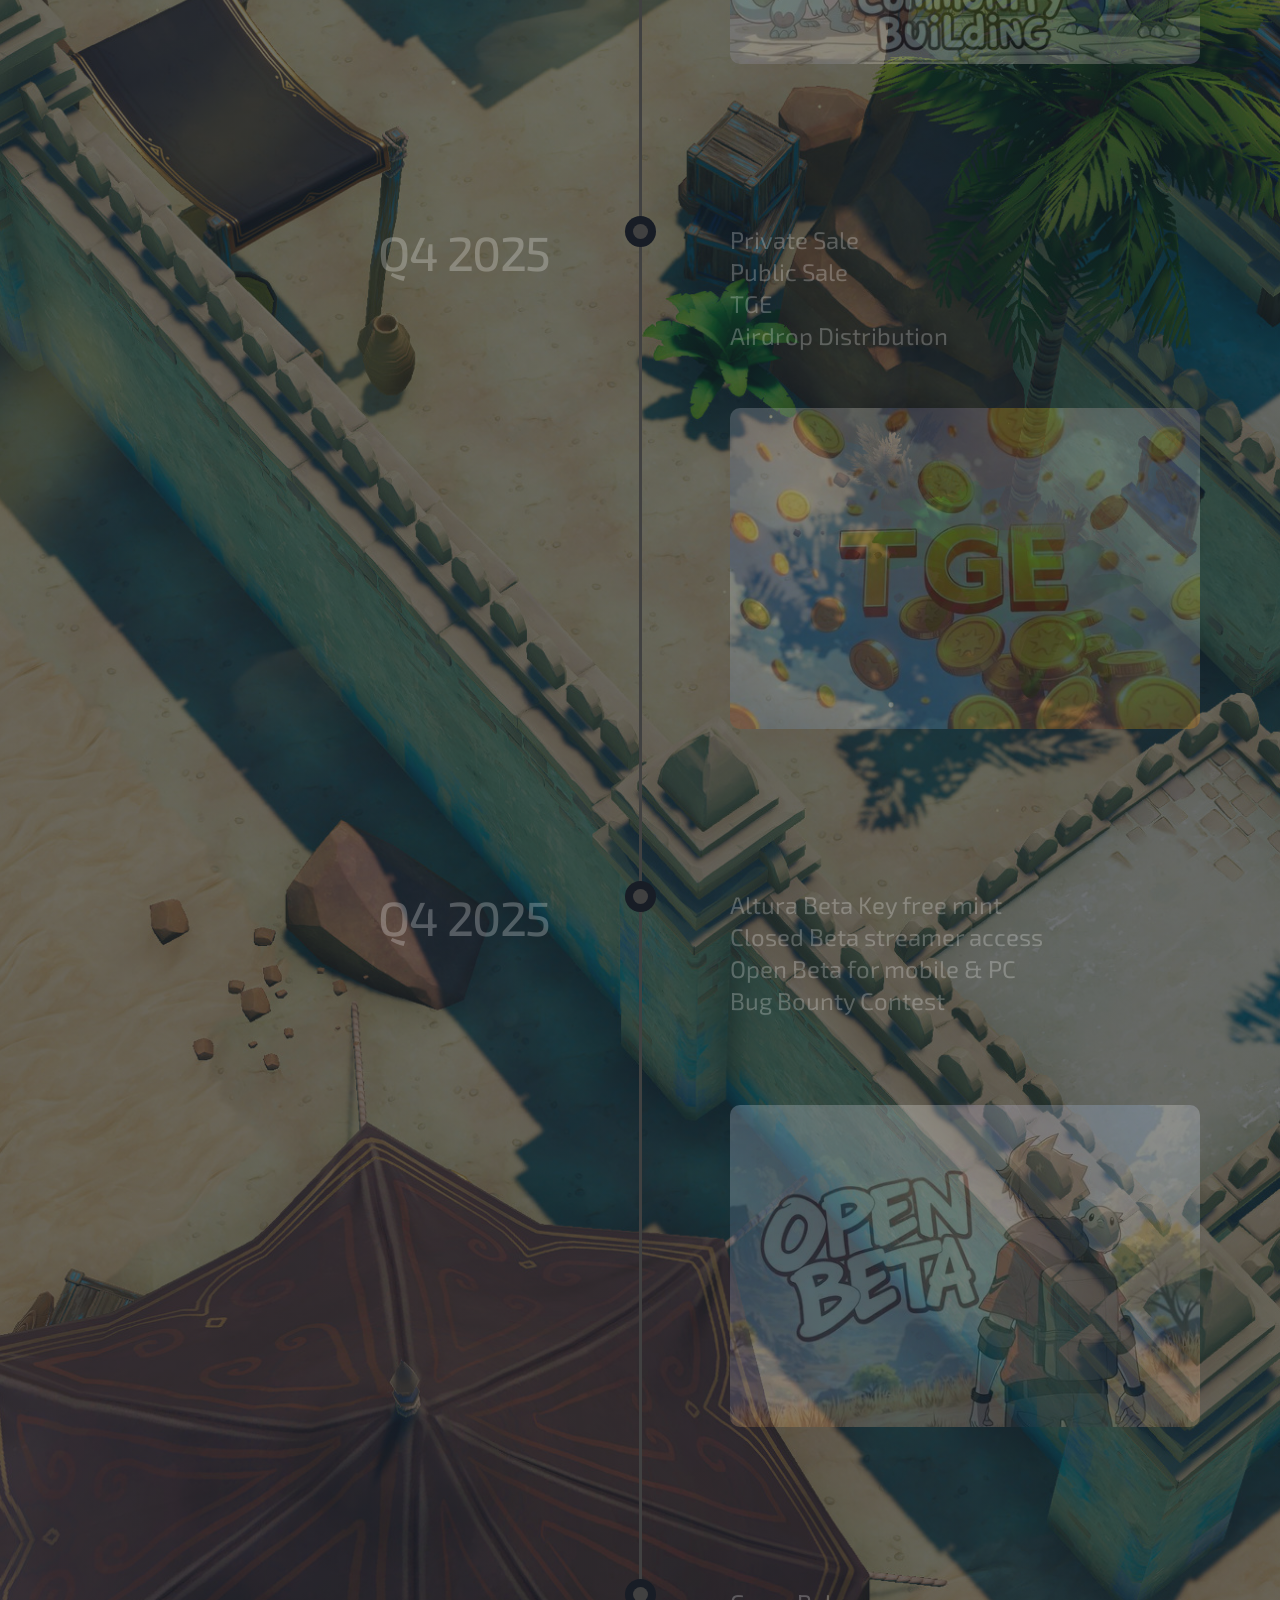
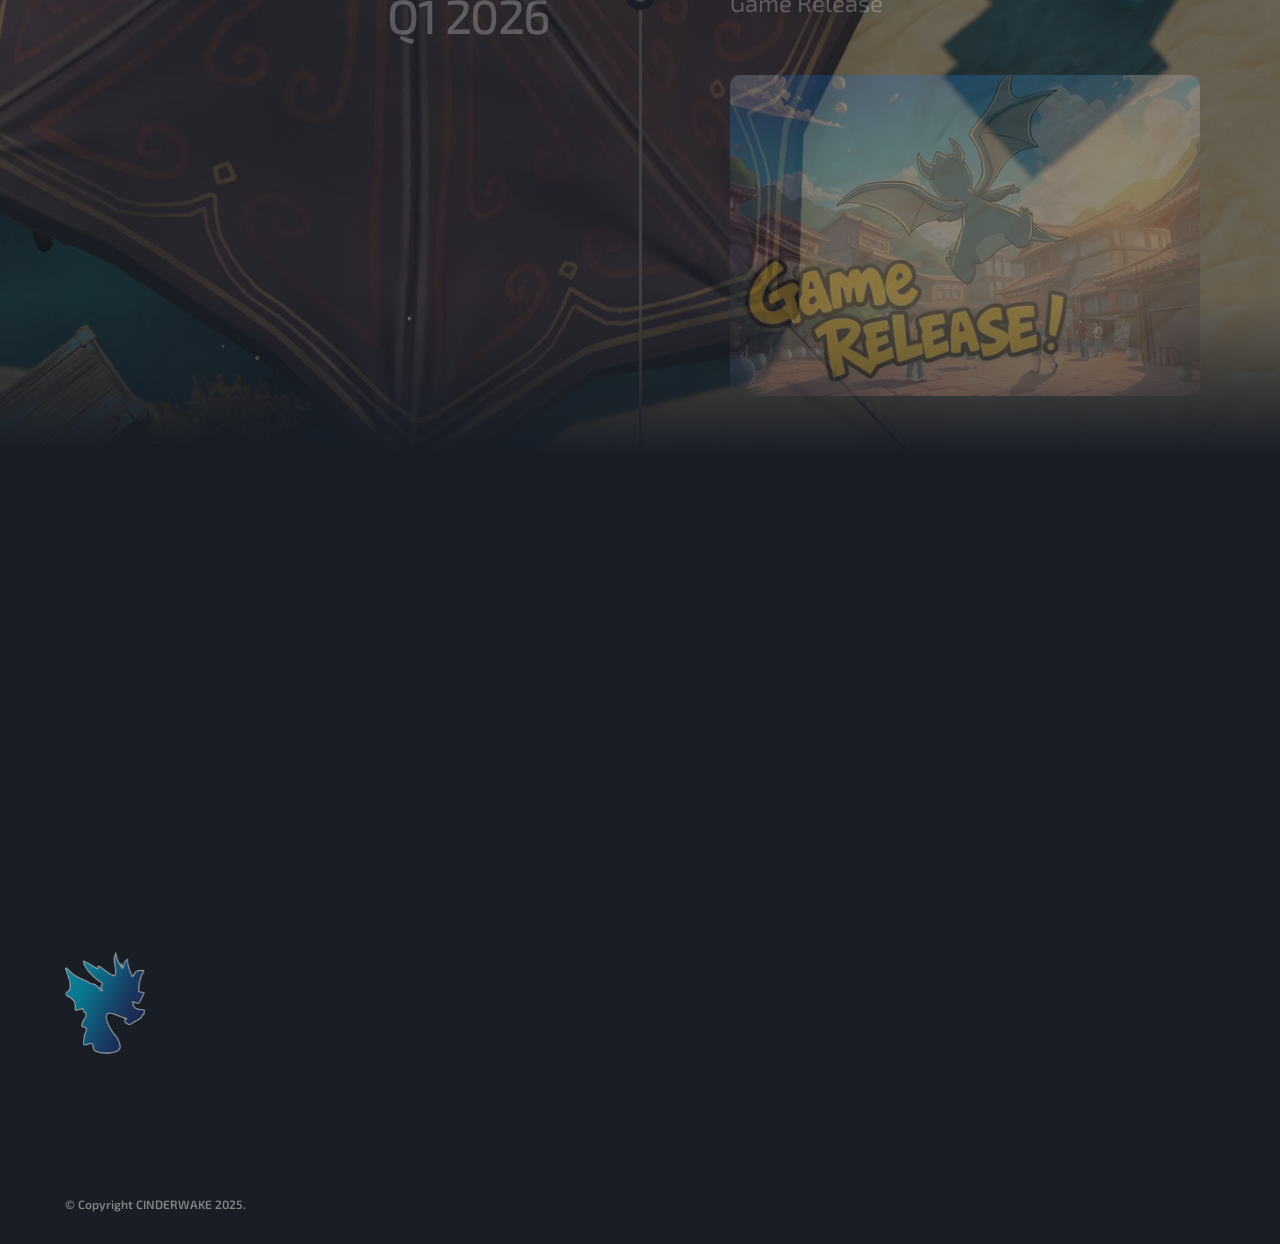
==== commit 779da3b4: "Set Whitepaper/Infodeck links to "Coming soon" (no Emberlore redirect) Neutralize the Whitepaper (Em" ====
--- a/roadmap.html
+++ b/roadmap.html
@@ -1,5 +1,5 @@
 ﻿<!DOCTYPE html><!-- Last Published: Tue Apr 29 2025 11:38:27 GMT+0000 (Coordinated Universal Time) --><html data-wf-domain="www.emberlore.io" data-wf-page="6612eb48450f7fd06bae9f62" data-wf-site="65edb0c08d0f6e270a85b3d5" lang="en"><head><meta charset="utf-8"><link href="https://cdn.prod.website-files.com" rel="preconnect" crossorigin="anonymous"><title>Cinderwake: A story of dragons and myths.</title><meta content="Embark on an epic journey into Cinderwake, a captivating world where adventure knows no bounds. Explore diverse landscapes, tame mythical creatures, and master innovative game mechanics. Forge your legend and shape your destiny in this immersive gaming experience." name="description"><meta content="Cinderwake: A story of dragons and myths." property="og:title"><meta content="Embark on an epic journey into Cinderwake, a captivating world where adventure knows no bounds. Explore diverse landscapes, tame mythical creatures, and master innovative game mechanics. Forge your legend and shape your destiny in this immersive gaming experience." property="og:description"><meta content="https://cdn.prod.website-files.com/65edb0c08d0f6e270a85b3d5/65fad220a2b759b76d40ac30_emberlore-og.webp" property="og:image"><meta content="Cinderwake: A story of dragons and myths." name="twitter:title"><meta content="Embark on an epic journey into Cinderwake, a captivating world where adventure knows no bounds. Explore diverse landscapes, tame mythical creatures, and master innovative game mechanics. Forge your legend and shape your destiny in this immersive gaming experience." name="twitter:description"><meta content="https://cdn.prod.website-files.com/65edb0c08d0f6e270a85b3d5/65fad220a2b759b76d40ac30_emberlore-og.webp" name="twitter:image"><meta property="og:type" content="website"><meta content="summary_large_image" name="twitter:card"><meta content="width=device-width, initial-scale=1" name="viewport"><link href="65edb0c08d0f6e270a85b3d5/css/emberlore.webflow.shared.68fce3626.min.css" rel="stylesheet" type="text/css"><script type="text/javascript">!function(o,c){var n=c.documentElement,t=" w-mod-";n.className+=t+"js",("ontouchstart"in o||o.DocumentTouch&&c instanceof DocumentTouch)&&(n.className+=t+"touch")}(window,document);</script><link href="65edb0c08d0f6e270a85b3d5/65f2bbc84f11f84de644cb66_favicon.png" rel="shortcut icon" type="image/x-icon"><link href="65edb0c08d0f6e270a85b3d5/65f2bbcc927da76b420b9541_webclip.png" rel="apple-touch-icon"><!-- [Attributes by Finsweet] Disable scrolling -->
-<script defer="" src="npm/%40finsweet/attributes-scrolldisable%401/scrolldisable.js"></script></head><body><div class="wrap is-roadmap"><div class="nav_wrapper"><div data-animation="default" class="nav_component w-nav" data-easing2="ease" fs-scrolldisable-element="smart-nav" data-easing="ease" data-collapse="medium" data-w-id="f334f4ee-39ba-2723-30ae-fa889d1e36ba" role="banner" data-duration="400"><div class="nav_container"><a href="index.htm" class="nav_logo-link w-nav-brand"><img src="65edb0c08d0f6e270a85b3d5/cinderwake-logo.png" loading="lazy" width="Auto" height="Auto" alt="" srcset="65edb0c08d0f6e270a85b3d5/cinderwake-logo.png 500w, 65edb0c08d0f6e270a85b3d5/cinderwake-logo.png 800w, 65edb0c08d0f6e270a85b3d5/cinderwake-logo.png 1080w, 65edb0c08d0f6e270a85b3d5/cinderwake-logo.png 1600w, 65edb0c08d0f6e270a85b3d5/cinderwake-logo.png 2400w" sizes="(max-width: 479px) 98vw, (max-width: 767px) 99vw, (max-width: 2400px) 100vw, 2400px" class="brand-image"></a><nav role="navigation" class="nav_menu w-nav-menu"><div class="nav_menu-left"><a href="index.htm" class="nav_link">Home</a><a href="https://emberlore.gitbook.io/emberlore-whitepaper" target="_blank" class="soon-link w-inline-block"><div class="nav_link">Whitepaper</div></a><a href="65edb0c08d0f6e270a85b3d5/66eeae79903a2b254d27f442_EmberLore%20InformationDeck.pdf" class="nav_link">Infodeck</a><a href="roadmap.html" aria-current="page" class="nav_link w--current">Roadmap</a></div><div class="nav_menu-right is-tablet"><div class="nav_button-wrapper"><a href="https://x.com/cinderwakeio" target="_blank" class="opacity-hover w-inline-block"><div class="vectors-wrapper-3 w-embed"><svg xmlns="http://www.w3.org/2000/svg" viewbox="0 0 512 512"><!--!Font Awesome Free 6.5.1 by @fontawesome - https://fontawesome.com License - https://fontawesome.com/license/free Copyright 2024 Fonticons, Inc.--><path fill="currentColor" d="M389.2 48h70.6L305.6 224.2 487 464H345L233.7 318.6 106.5 464H35.8L200.7 275.5 26.8 48H172.4L272.9 180.9 389.2 48zM364.4 421.8h39.1L151.1 88h-42L364.4 421.8z"></path></svg></div></a></div></div></nav><div class="nav_menu-right is-desktop"><div class="nav_button-wrapper"><a href="https://x.com/cinderwakeio" target="_blank" class="opacity-hover w-inline-block"><div class="vectors-wrapper-3 w-embed"><svg xmlns="http://www.w3.org/2000/svg" viewbox="0 0 512 512"><!--!Font Awesome Free 6.5.1 by @fontawesome - https://fontawesome.com License - https://fontawesome.com/license/free Copyright 2024 Fonticons, Inc.--><path fill="currentColor" d="M389.2 48h70.6L305.6 224.2 487 464H345L233.7 318.6 106.5 464H35.8L200.7 275.5 26.8 48H172.4L272.9 180.9 389.2 48zM364.4 421.8h39.1L151.1 88h-42L364.4 421.8z"></path></svg></div></a></div></div><div class="nav_menu-button w-nav-button"><div class="menu-icon_component"><div class="menu-icon_line-top"></div><div class="menu-icon_line-middle"><div class="menu-icon_line-middle-inner"></div></div><div class="menu-icon_line-bottom"></div></div></div></div></div></div><div class="section-timeline-heading"><div class="container"><div class="padding-vertical-large"><div class="timeline-main_heading-wrapper"><div class="margin-bottom-medium"><h1 class="h1 uppercase text-white is-shadow fade-in-200">Roadmap</h1></div><div class="text-2xl font-black text-white max-700 is-shadow fade-in-300 hide">Cinderwake, a crossplay mobile game, immerses players in an open world ripe for exploration.</div></div></div></div></div><div class="section-timeline"><div class="overlay-fade-bottom"></div><div class="overlay-fade-top"></div><div class="container"><div class="timeline_component"><div class="timeline_progress"><div class="timeline_progress-bar"></div></div><div data-w-id="f598eb9b-3ac3-5f23-0cc0-b1598bd8a2d6" class="timeline_item"><div id="w-node-f598eb9b-3ac3-5f23-0cc0-b1598bd8a2d7-6bae9f62" class="timeline_left"><div class="timeline_date-text">Q2 2024</div></div><div id="w-node-f598eb9b-3ac3-5f23-0cc0-b1598bd8a2da-6bae9f62" class="timeline_centre"><div class="timeline_circle"></div></div><div id="w-node-f598eb9b-3ac3-5f23-0cc0-b1598bd8a2dc-6bae9f62" class="timeline_right"><div class="margin-bottom-xlarge"><div class="text-2xl font-black text-white max-700"><strong class="bold-text">DONE<br></strong>Development of Cinderwake<br>Creation of the Ember Creatures<br>Content creation<br><br></div></div><div class="timeline_image-wrapper"><img src="65edb0c08d0f6e270a85b3d5/66e434038d9d318dfdad5cd0_pikaso_texttoimage_cartoon-anime-style-the-text-development-written.jpeg" loading="lazy" width="480" sizes="(max-width: 479px) 100vw, 480px" alt="" srcset="65edb0c08d0f6e270a85b3d5/66e434038d9d318dfdad5cd0_pikaso_texttoimage_cartoon-anime-style-the-text-development-written-p-500.jpeg 500w, 65edb0c08d0f6e270a85b3d5/66e434038d9d318dfdad5cd0_pikaso_texttoimage_cartoon-anime-style-the-text-development-written-p-800.jpeg 800w, 65edb0c08d0f6e270a85b3d5/66e434038d9d318dfdad5cd0_pikaso_texttoimage_cartoon-anime-style-the-text-development-written-p-1080.jpeg 1080w, 65edb0c08d0f6e270a85b3d5/66e434038d9d318dfdad5cd0_pikaso_texttoimage_cartoon-anime-style-the-text-development-written.jpeg 1216w"></div></div></div><div data-w-id="52b753d2-a385-c561-7b0c-c6ce01f4a309" class="timeline_item"><div id="w-node-_52b753d2-a385-c561-7b0c-c6ce01f4a30a-6bae9f62" class="timeline_left"><div class="timeline_date-text">Q3 2025</div></div><div id="w-node-_52b753d2-a385-c561-7b0c-c6ce01f4a30d-6bae9f62" class="timeline_centre"><div class="timeline_circle"></div></div><div id="w-node-_52b753d2-a385-c561-7b0c-c6ce01f4a30f-6bae9f62" class="timeline_right"><div class="margin-bottom-xlarge"><div class="text-2xl font-black text-white max-700">Community Building<br>Open Quests for a massive post TGE <br>Angel Round Open<br>Seed Round Open  <br></div></div><div class="timeline_image-wrapper"><img src="65edb0c08d0f6e270a85b3d5/66e4375e30d5f2bd68a80fdd_pikaso_texttoimage_cartoon-anime-style-pokemon-like-creatures-tamers-%20%281%29.jpeg" loading="lazy" width="480" sizes="(max-width: 479px) 100vw, 480px" alt="" srcset="65edb0c08d0f6e270a85b3d5/66e4375e30d5f2bd68a80fdd_pikaso_texttoimage_cartoon-anime-style-pokemon-like-creatures-tamers-%20%281%29-p-500.jpeg 500w, 65edb0c08d0f6e270a85b3d5/66e4375e30d5f2bd68a80fdd_pikaso_texttoimage_cartoon-anime-style-pokemon-like-creatures-tamers-%20%281%29-p-800.jpeg 800w, 65edb0c08d0f6e270a85b3d5/66e4375e30d5f2bd68a80fdd_pikaso_texttoimage_cartoon-anime-style-pokemon-like-creatures-tamers-%20%281%29-p-1080.jpeg 1080w, 65edb0c08d0f6e270a85b3d5/66e4375e30d5f2bd68a80fdd_pikaso_texttoimage_cartoon-anime-style-pokemon-like-creatures-tamers-%20%281%29.jpeg 1216w"></div></div></div><div data-w-id="fb2a8386-4f6d-0e5f-ca7f-9562b5415572" class="timeline_item"><div id="w-node-fb2a8386-4f6d-0e5f-ca7f-9562b5415573-6bae9f62" class="timeline_left"><div class="timeline_date-text">Q4 2025</div></div><div id="w-node-fb2a8386-4f6d-0e5f-ca7f-9562b5415576-6bae9f62" class="timeline_centre"><div class="timeline_circle"></div></div><div id="w-node-fb2a8386-4f6d-0e5f-ca7f-9562b5415578-6bae9f62" class="timeline_right"><div class="margin-bottom-xlarge"><div class="text-2xl font-black text-white max-700">Private Sale<br>Public Sale<br>TGE<br>Airdrop Distribution<br></div></div><div class="timeline_image-wrapper"><img src="65edb0c08d0f6e270a85b3d5/66e437f4d827fdf0c447651d_pikaso_texttoimage_cartoon-anime-style-coins-flying-the-text-TGE-writ.jpeg" loading="lazy" width="480" sizes="(max-width: 479px) 100vw, 480px" alt="" srcset="65edb0c08d0f6e270a85b3d5/66e437f4d827fdf0c447651d_pikaso_texttoimage_cartoon-anime-style-coins-flying-the-text-TGE-writ-p-500.jpeg 500w, 65edb0c08d0f6e270a85b3d5/66e437f4d827fdf0c447651d_pikaso_texttoimage_cartoon-anime-style-coins-flying-the-text-TGE-writ-p-800.jpeg 800w, 65edb0c08d0f6e270a85b3d5/66e437f4d827fdf0c447651d_pikaso_texttoimage_cartoon-anime-style-coins-flying-the-text-TGE-writ-p-1080.jpeg 1080w, 65edb0c08d0f6e270a85b3d5/66e437f4d827fdf0c447651d_pikaso_texttoimage_cartoon-anime-style-coins-flying-the-text-TGE-writ.jpeg 1216w"></div></div></div><div data-w-id="657e2083-3b31-bb04-ebbe-5935aabd07f8" class="timeline_item"><div id="w-node-_657e2083-3b31-bb04-ebbe-5935aabd07f9-6bae9f62" class="timeline_left"><div class="timeline_date-text">Q4 2025</div></div><div id="w-node-_657e2083-3b31-bb04-ebbe-5935aabd07fc-6bae9f62" class="timeline_centre"><div class="timeline_circle"></div></div><div id="w-node-_657e2083-3b31-bb04-ebbe-5935aabd07fe-6bae9f62" class="timeline_right"><div class="margin-bottom-xlarge"><div class="text-2xl font-black text-white max-700">Altura Beta Key free mint<br>Closed Beta streamer access<br>Open Beta for mobile &amp; PC<br>Bug Bounty Contest<br>‍</div></div><div class="timeline_image-wrapper"><img src="65edb0c08d0f6e270a85b3d5/66e43a5238f781be1020b7a4_pikaso_texttoimage_cartoon-anime-style-player-with-baby-pokemon-creat%20%281%29.jpeg" loading="lazy" width="480" sizes="(max-width: 479px) 100vw, 480px" alt="" srcset="65edb0c08d0f6e270a85b3d5/66e43a5238f781be1020b7a4_pikaso_texttoimage_cartoon-anime-style-player-with-baby-pokemon-creat%20%281%29-p-500.jpeg 500w, 65edb0c08d0f6e270a85b3d5/66e43a5238f781be1020b7a4_pikaso_texttoimage_cartoon-anime-style-player-with-baby-pokemon-creat%20%281%29-p-800.jpeg 800w, 65edb0c08d0f6e270a85b3d5/66e43a5238f781be1020b7a4_pikaso_texttoimage_cartoon-anime-style-player-with-baby-pokemon-creat%20%281%29-p-1080.jpeg 1080w, 65edb0c08d0f6e270a85b3d5/66e43a5238f781be1020b7a4_pikaso_texttoimage_cartoon-anime-style-player-with-baby-pokemon-creat%20%281%29.jpeg 1216w"></div></div></div><div data-w-id="8124001e-5a3d-9c7e-6626-b7a7f5ca1448" class="timeline_item"><div id="w-node-_8124001e-5a3d-9c7e-6626-b7a7f5ca1449-6bae9f62" class="timeline_left"><div class="timeline_date-text">Q1 2026</div></div><div id="w-node-_8124001e-5a3d-9c7e-6626-b7a7f5ca144c-6bae9f62" class="timeline_centre"><div class="timeline_circle"></div></div><div id="w-node-_8124001e-5a3d-9c7e-6626-b7a7f5ca144e-6bae9f62" class="timeline_right"><div class="margin-bottom-xlarge"><div class="text-2xl font-black text-white max-700">Game Release</div></div><div class="timeline_image-wrapper"><img src="65edb0c08d0f6e270a85b3d5/66e43b768213e007e85223b6_pikaso_texttoimage_cartoon-anime-style-party-in-ancient-Japanese-town.jpeg" loading="lazy" width="480" sizes="(max-width: 479px) 100vw, 480px" alt="" srcset="65edb0c08d0f6e270a85b3d5/66e43b768213e007e85223b6_pikaso_texttoimage_cartoon-anime-style-party-in-ancient-Japanese-town-p-500.jpeg 500w, 65edb0c08d0f6e270a85b3d5/66e43b768213e007e85223b6_pikaso_texttoimage_cartoon-anime-style-party-in-ancient-Japanese-town-p-800.jpeg 800w, 65edb0c08d0f6e270a85b3d5/66e43b768213e007e85223b6_pikaso_texttoimage_cartoon-anime-style-party-in-ancient-Japanese-town-p-1080.jpeg 1080w, 65edb0c08d0f6e270a85b3d5/66e43b768213e007e85223b6_pikaso_texttoimage_cartoon-anime-style-party-in-ancient-Japanese-town.jpeg 1216w"></div></div></div><div></div></div></div></div><section class="section"><div class="w-layout-blockcontainer container w-container"><div class="section-news"><div class="ads-block"><div class="max-625"><div class="text-center"><p class="text-3xl font-black uppercase text-white weight-700 fade-in-200">Stay up to date by following our socials!</p></div></div><div class="download-apps fade-in-300"></div></div></div></div></section><div class="footer"><div class="container is-footer"><div class="footer-content"><div class="footer-column"><div class="logo"><a href="index.htm" class="fade-in-100 w-inline-block"><img src="65edb0c08d0f6e270a85b3d5/65edf3df8883cfba23c4cc61_head%202.png" loading="lazy" width="150.79844665527344" height="70.2705307006836" alt="" srcset="65edb0c08d0f6e270a85b3d5/65edf3df8883cfba23c4cc61_head%202-p-500.png 500w, 65edb0c08d0f6e270a85b3d5/65edf3df8883cfba23c4cc61_head%202-p-800.png 800w, 65edb0c08d0f6e270a85b3d5/65edf3df8883cfba23c4cc61_head%202-p-1080.png 1080w, 65edb0c08d0f6e270a85b3d5/65edf3df8883cfba23c4cc61_head%202-p-1600.png 1600w, 65edb0c08d0f6e270a85b3d5/65edf3df8883cfba23c4cc61_head%202-p-2000.png 2000w, 65edb0c08d0f6e270a85b3d5/65edf3df8883cfba23c4cc61_head%202-p-2600.png 2600w, 65edb0c08d0f6e270a85b3d5/65edf3df8883cfba23c4cc61_head%202.png 3199w" sizes="150.796875px" class="footer-brand-logo"></a></div><div class="footer-menu-links fade-in-400"><a href="index.htm" class="opacity-hover w-inline-block"><div class="footer-link">Home</div></a><a data-w-id="b6670993-d872-7fd7-d402-59e4d78cd93d" href="https://emberlore.gitbook.io/emberlore-whitepaper" target="_blank" class="footer-link-soon w-inline-block"><div class="footer-link">Whitepaper</div></a><a href="65edb0c08d0f6e270a85b3d5/65fac6d1218a3a5d2da066de_EmberLore%20Deck.pdf" class="opacity-hover w-inline-block"><div class="footer-link">Infodeck</div></a><a href="roadmap.html" aria-current="page" class="opacity-hover w-inline-block w--current"><div class="footer-link">Roadmap</div></a></div><div class="footer-social-links fade-in-500"><a href="https://x.com/cinderwakeio" target="_blank" class="social-media-link opacity-hover"><img src="65edb0c08d0f6e270a85b3d5/65edb0c08d0f6e270a85b46f_Vectors-Wrapper.svg" loading="lazy" width="18.628662109375" height="14.470244407653809" alt="" class="vectors-wrapper-52"></a></div><div class="divider-footer-gradient fade-in-600"></div><div class="website-copy"><p class="text-xs font-semibold text-grey">© Copyright CINDERWAKE 2025. </p></div></div></div></div><div data-w-id="f4044516-5339-81cd-c747-863c28a17144" class="walking-wrappper"><img src="65edb0c08d0f6e270a85b3d5/65febe58690b558ee5e28cb8_gifmaker_me.gif" loading="lazy" alt="" class="walking-in"></div></div></div><script src="js/jquery-3.5.1.min.dc5e7f18c8.js?site=65edb0c08d0f6e270a85b3d5" type="text/javascript" integrity="sha256-9/aliU8dGd2tb6OSsuzixeV4y/faTqgFtohetphbbj0=" crossorigin="anonymous"></script><script src="65edb0c08d0f6e270a85b3d5/js/webflow.schunk.4a394eb5af8156f2.js" type="text/javascript"></script><script src="65edb0c08d0f6e270a85b3d5/js/webflow.schunk.88e7e05d22144a74.js" type="text/javascript"></script><script src="65edb0c08d0f6e270a85b3d5/js/webflow.f52cdfb4.03f10e0a35a5067b.js" type="text/javascript"></script><script>
+<script defer="" src="npm/%40finsweet/attributes-scrolldisable%401/scrolldisable.js"></script></head><body><div class="wrap is-roadmap"><div class="nav_wrapper"><div data-animation="default" class="nav_component w-nav" data-easing2="ease" fs-scrolldisable-element="smart-nav" data-easing="ease" data-collapse="medium" data-w-id="f334f4ee-39ba-2723-30ae-fa889d1e36ba" role="banner" data-duration="400"><div class="nav_container"><a href="index.htm" class="nav_logo-link w-nav-brand"><img src="65edb0c08d0f6e270a85b3d5/cinderwake-logo.png" loading="lazy" width="Auto" height="Auto" alt="" srcset="65edb0c08d0f6e270a85b3d5/cinderwake-logo.png 500w, 65edb0c08d0f6e270a85b3d5/cinderwake-logo.png 800w, 65edb0c08d0f6e270a85b3d5/cinderwake-logo.png 1080w, 65edb0c08d0f6e270a85b3d5/cinderwake-logo.png 1600w, 65edb0c08d0f6e270a85b3d5/cinderwake-logo.png 2400w" sizes="(max-width: 479px) 98vw, (max-width: 767px) 99vw, (max-width: 2400px) 100vw, 2400px" class="brand-image"></a><nav role="navigation" class="nav_menu w-nav-menu"><div class="nav_menu-left"><a href="index.htm" class="nav_link">Home</a><a href="#" onclick="return false;" title="Coming soon" target="_blank" class="soon-link w-inline-block"><div class="nav_link">Whitepaper</div></a><a href="#" onclick="return false;" title="Coming soon" class="nav_link">Infodeck</a><a href="roadmap.html" aria-current="page" class="nav_link w--current">Roadmap</a></div><div class="nav_menu-right is-tablet"><div class="nav_button-wrapper"><a href="https://x.com/cinderwakeio" target="_blank" class="opacity-hover w-inline-block"><div class="vectors-wrapper-3 w-embed"><svg xmlns="http://www.w3.org/2000/svg" viewbox="0 0 512 512"><!--!Font Awesome Free 6.5.1 by @fontawesome - https://fontawesome.com License - https://fontawesome.com/license/free Copyright 2024 Fonticons, Inc.--><path fill="currentColor" d="M389.2 48h70.6L305.6 224.2 487 464H345L233.7 318.6 106.5 464H35.8L200.7 275.5 26.8 48H172.4L272.9 180.9 389.2 48zM364.4 421.8h39.1L151.1 88h-42L364.4 421.8z"></path></svg></div></a></div></div></nav><div class="nav_menu-right is-desktop"><div class="nav_button-wrapper"><a href="https://x.com/cinderwakeio" target="_blank" class="opacity-hover w-inline-block"><div class="vectors-wrapper-3 w-embed"><svg xmlns="http://www.w3.org/2000/svg" viewbox="0 0 512 512"><!--!Font Awesome Free 6.5.1 by @fontawesome - https://fontawesome.com License - https://fontawesome.com/license/free Copyright 2024 Fonticons, Inc.--><path fill="currentColor" d="M389.2 48h70.6L305.6 224.2 487 464H345L233.7 318.6 106.5 464H35.8L200.7 275.5 26.8 48H172.4L272.9 180.9 389.2 48zM364.4 421.8h39.1L151.1 88h-42L364.4 421.8z"></path></svg></div></a></div></div><div class="nav_menu-button w-nav-button"><div class="menu-icon_component"><div class="menu-icon_line-top"></div><div class="menu-icon_line-middle"><div class="menu-icon_line-middle-inner"></div></div><div class="menu-icon_line-bottom"></div></div></div></div></div></div><div class="section-timeline-heading"><div class="container"><div class="padding-vertical-large"><div class="timeline-main_heading-wrapper"><div class="margin-bottom-medium"><h1 class="h1 uppercase text-white is-shadow fade-in-200">Roadmap</h1></div><div class="text-2xl font-black text-white max-700 is-shadow fade-in-300 hide">Cinderwake, a crossplay mobile game, immerses players in an open world ripe for exploration.</div></div></div></div></div><div class="section-timeline"><div class="overlay-fade-bottom"></div><div class="overlay-fade-top"></div><div class="container"><div class="timeline_component"><div class="timeline_progress"><div class="timeline_progress-bar"></div></div><div data-w-id="f598eb9b-3ac3-5f23-0cc0-b1598bd8a2d6" class="timeline_item"><div id="w-node-f598eb9b-3ac3-5f23-0cc0-b1598bd8a2d7-6bae9f62" class="timeline_left"><div class="timeline_date-text">Q2 2024</div></div><div id="w-node-f598eb9b-3ac3-5f23-0cc0-b1598bd8a2da-6bae9f62" class="timeline_centre"><div class="timeline_circle"></div></div><div id="w-node-f598eb9b-3ac3-5f23-0cc0-b1598bd8a2dc-6bae9f62" class="timeline_right"><div class="margin-bottom-xlarge"><div class="text-2xl font-black text-white max-700"><strong class="bold-text">DONE<br></strong>Development of Cinderwake<br>Creation of the Ember Creatures<br>Content creation<br><br></div></div><div class="timeline_image-wrapper"><img src="65edb0c08d0f6e270a85b3d5/66e434038d9d318dfdad5cd0_pikaso_texttoimage_cartoon-anime-style-the-text-development-written.jpeg" loading="lazy" width="480" sizes="(max-width: 479px) 100vw, 480px" alt="" srcset="65edb0c08d0f6e270a85b3d5/66e434038d9d318dfdad5cd0_pikaso_texttoimage_cartoon-anime-style-the-text-development-written-p-500.jpeg 500w, 65edb0c08d0f6e270a85b3d5/66e434038d9d318dfdad5cd0_pikaso_texttoimage_cartoon-anime-style-the-text-development-written-p-800.jpeg 800w, 65edb0c08d0f6e270a85b3d5/66e434038d9d318dfdad5cd0_pikaso_texttoimage_cartoon-anime-style-the-text-development-written-p-1080.jpeg 1080w, 65edb0c08d0f6e270a85b3d5/66e434038d9d318dfdad5cd0_pikaso_texttoimage_cartoon-anime-style-the-text-development-written.jpeg 1216w"></div></div></div><div data-w-id="52b753d2-a385-c561-7b0c-c6ce01f4a309" class="timeline_item"><div id="w-node-_52b753d2-a385-c561-7b0c-c6ce01f4a30a-6bae9f62" class="timeline_left"><div class="timeline_date-text">Q3 2025</div></div><div id="w-node-_52b753d2-a385-c561-7b0c-c6ce01f4a30d-6bae9f62" class="timeline_centre"><div class="timeline_circle"></div></div><div id="w-node-_52b753d2-a385-c561-7b0c-c6ce01f4a30f-6bae9f62" class="timeline_right"><div class="margin-bottom-xlarge"><div class="text-2xl font-black text-white max-700">Community Building<br>Open Quests for a massive post TGE <br>Angel Round Open<br>Seed Round Open  <br></div></div><div class="timeline_image-wrapper"><img src="65edb0c08d0f6e270a85b3d5/66e4375e30d5f2bd68a80fdd_pikaso_texttoimage_cartoon-anime-style-pokemon-like-creatures-tamers-%20%281%29.jpeg" loading="lazy" width="480" sizes="(max-width: 479px) 100vw, 480px" alt="" srcset="65edb0c08d0f6e270a85b3d5/66e4375e30d5f2bd68a80fdd_pikaso_texttoimage_cartoon-anime-style-pokemon-like-creatures-tamers-%20%281%29-p-500.jpeg 500w, 65edb0c08d0f6e270a85b3d5/66e4375e30d5f2bd68a80fdd_pikaso_texttoimage_cartoon-anime-style-pokemon-like-creatures-tamers-%20%281%29-p-800.jpeg 800w, 65edb0c08d0f6e270a85b3d5/66e4375e30d5f2bd68a80fdd_pikaso_texttoimage_cartoon-anime-style-pokemon-like-creatures-tamers-%20%281%29-p-1080.jpeg 1080w, 65edb0c08d0f6e270a85b3d5/66e4375e30d5f2bd68a80fdd_pikaso_texttoimage_cartoon-anime-style-pokemon-like-creatures-tamers-%20%281%29.jpeg 1216w"></div></div></div><div data-w-id="fb2a8386-4f6d-0e5f-ca7f-9562b5415572" class="timeline_item"><div id="w-node-fb2a8386-4f6d-0e5f-ca7f-9562b5415573-6bae9f62" class="timeline_left"><div class="timeline_date-text">Q4 2025</div></div><div id="w-node-fb2a8386-4f6d-0e5f-ca7f-9562b5415576-6bae9f62" class="timeline_centre"><div class="timeline_circle"></div></div><div id="w-node-fb2a8386-4f6d-0e5f-ca7f-9562b5415578-6bae9f62" class="timeline_right"><div class="margin-bottom-xlarge"><div class="text-2xl font-black text-white max-700">Private Sale<br>Public Sale<br>TGE<br>Airdrop Distribution<br></div></div><div class="timeline_image-wrapper"><img src="65edb0c08d0f6e270a85b3d5/66e437f4d827fdf0c447651d_pikaso_texttoimage_cartoon-anime-style-coins-flying-the-text-TGE-writ.jpeg" loading="lazy" width="480" sizes="(max-width: 479px) 100vw, 480px" alt="" srcset="65edb0c08d0f6e270a85b3d5/66e437f4d827fdf0c447651d_pikaso_texttoimage_cartoon-anime-style-coins-flying-the-text-TGE-writ-p-500.jpeg 500w, 65edb0c08d0f6e270a85b3d5/66e437f4d827fdf0c447651d_pikaso_texttoimage_cartoon-anime-style-coins-flying-the-text-TGE-writ-p-800.jpeg 800w, 65edb0c08d0f6e270a85b3d5/66e437f4d827fdf0c447651d_pikaso_texttoimage_cartoon-anime-style-coins-flying-the-text-TGE-writ-p-1080.jpeg 1080w, 65edb0c08d0f6e270a85b3d5/66e437f4d827fdf0c447651d_pikaso_texttoimage_cartoon-anime-style-coins-flying-the-text-TGE-writ.jpeg 1216w"></div></div></div><div data-w-id="657e2083-3b31-bb04-ebbe-5935aabd07f8" class="timeline_item"><div id="w-node-_657e2083-3b31-bb04-ebbe-5935aabd07f9-6bae9f62" class="timeline_left"><div class="timeline_date-text">Q4 2025</div></div><div id="w-node-_657e2083-3b31-bb04-ebbe-5935aabd07fc-6bae9f62" class="timeline_centre"><div class="timeline_circle"></div></div><div id="w-node-_657e2083-3b31-bb04-ebbe-5935aabd07fe-6bae9f62" class="timeline_right"><div class="margin-bottom-xlarge"><div class="text-2xl font-black text-white max-700">Altura Beta Key free mint<br>Closed Beta streamer access<br>Open Beta for mobile &amp; PC<br>Bug Bounty Contest<br>‍</div></div><div class="timeline_image-wrapper"><img src="65edb0c08d0f6e270a85b3d5/66e43a5238f781be1020b7a4_pikaso_texttoimage_cartoon-anime-style-player-with-baby-pokemon-creat%20%281%29.jpeg" loading="lazy" width="480" sizes="(max-width: 479px) 100vw, 480px" alt="" srcset="65edb0c08d0f6e270a85b3d5/66e43a5238f781be1020b7a4_pikaso_texttoimage_cartoon-anime-style-player-with-baby-pokemon-creat%20%281%29-p-500.jpeg 500w, 65edb0c08d0f6e270a85b3d5/66e43a5238f781be1020b7a4_pikaso_texttoimage_cartoon-anime-style-player-with-baby-pokemon-creat%20%281%29-p-800.jpeg 800w, 65edb0c08d0f6e270a85b3d5/66e43a5238f781be1020b7a4_pikaso_texttoimage_cartoon-anime-style-player-with-baby-pokemon-creat%20%281%29-p-1080.jpeg 1080w, 65edb0c08d0f6e270a85b3d5/66e43a5238f781be1020b7a4_pikaso_texttoimage_cartoon-anime-style-player-with-baby-pokemon-creat%20%281%29.jpeg 1216w"></div></div></div><div data-w-id="8124001e-5a3d-9c7e-6626-b7a7f5ca1448" class="timeline_item"><div id="w-node-_8124001e-5a3d-9c7e-6626-b7a7f5ca1449-6bae9f62" class="timeline_left"><div class="timeline_date-text">Q1 2026</div></div><div id="w-node-_8124001e-5a3d-9c7e-6626-b7a7f5ca144c-6bae9f62" class="timeline_centre"><div class="timeline_circle"></div></div><div id="w-node-_8124001e-5a3d-9c7e-6626-b7a7f5ca144e-6bae9f62" class="timeline_right"><div class="margin-bottom-xlarge"><div class="text-2xl font-black text-white max-700">Game Release</div></div><div class="timeline_image-wrapper"><img src="65edb0c08d0f6e270a85b3d5/66e43b768213e007e85223b6_pikaso_texttoimage_cartoon-anime-style-party-in-ancient-Japanese-town.jpeg" loading="lazy" width="480" sizes="(max-width: 479px) 100vw, 480px" alt="" srcset="65edb0c08d0f6e270a85b3d5/66e43b768213e007e85223b6_pikaso_texttoimage_cartoon-anime-style-party-in-ancient-Japanese-town-p-500.jpeg 500w, 65edb0c08d0f6e270a85b3d5/66e43b768213e007e85223b6_pikaso_texttoimage_cartoon-anime-style-party-in-ancient-Japanese-town-p-800.jpeg 800w, 65edb0c08d0f6e270a85b3d5/66e43b768213e007e85223b6_pikaso_texttoimage_cartoon-anime-style-party-in-ancient-Japanese-town-p-1080.jpeg 1080w, 65edb0c08d0f6e270a85b3d5/66e43b768213e007e85223b6_pikaso_texttoimage_cartoon-anime-style-party-in-ancient-Japanese-town.jpeg 1216w"></div></div></div><div></div></div></div></div><section class="section"><div class="w-layout-blockcontainer container w-container"><div class="section-news"><div class="ads-block"><div class="max-625"><div class="text-center"><p class="text-3xl font-black uppercase text-white weight-700 fade-in-200">Stay up to date by following our socials!</p></div></div><div class="download-apps fade-in-300"></div></div></div></div></section><div class="footer"><div class="container is-footer"><div class="footer-content"><div class="footer-column"><div class="logo"><a href="index.htm" class="fade-in-100 w-inline-block"><img src="65edb0c08d0f6e270a85b3d5/65edf3df8883cfba23c4cc61_head%202.png" loading="lazy" width="150.79844665527344" height="70.2705307006836" alt="" srcset="65edb0c08d0f6e270a85b3d5/65edf3df8883cfba23c4cc61_head%202-p-500.png 500w, 65edb0c08d0f6e270a85b3d5/65edf3df8883cfba23c4cc61_head%202-p-800.png 800w, 65edb0c08d0f6e270a85b3d5/65edf3df8883cfba23c4cc61_head%202-p-1080.png 1080w, 65edb0c08d0f6e270a85b3d5/65edf3df8883cfba23c4cc61_head%202-p-1600.png 1600w, 65edb0c08d0f6e270a85b3d5/65edf3df8883cfba23c4cc61_head%202-p-2000.png 2000w, 65edb0c08d0f6e270a85b3d5/65edf3df8883cfba23c4cc61_head%202-p-2600.png 2600w, 65edb0c08d0f6e270a85b3d5/65edf3df8883cfba23c4cc61_head%202.png 3199w" sizes="150.796875px" class="footer-brand-logo"></a></div><div class="footer-menu-links fade-in-400"><a href="index.htm" class="opacity-hover w-inline-block"><div class="footer-link">Home</div></a><a data-w-id="b6670993-d872-7fd7-d402-59e4d78cd93d" href="#" onclick="return false;" title="Coming soon" target="_blank" class="footer-link-soon w-inline-block"><div class="footer-link">Whitepaper</div></a><a href="#" onclick="return false;" title="Coming soon" class="opacity-hover w-inline-block"><div class="footer-link">Infodeck</div></a><a href="roadmap.html" aria-current="page" class="opacity-hover w-inline-block w--current"><div class="footer-link">Roadmap</div></a></div><div class="footer-social-links fade-in-500"><a href="https://x.com/cinderwakeio" target="_blank" class="social-media-link opacity-hover"><img src="65edb0c08d0f6e270a85b3d5/65edb0c08d0f6e270a85b46f_Vectors-Wrapper.svg" loading="lazy" width="18.628662109375" height="14.470244407653809" alt="" class="vectors-wrapper-52"></a></div><div class="divider-footer-gradient fade-in-600"></div><div class="website-copy"><p class="text-xs font-semibold text-grey">© Copyright CINDERWAKE 2025. </p></div></div></div></div><div data-w-id="f4044516-5339-81cd-c747-863c28a17144" class="walking-wrappper"><img src="65edb0c08d0f6e270a85b3d5/65febe58690b558ee5e28cb8_gifmaker_me.gif" loading="lazy" alt="" class="walking-in"></div></div></div><script src="js/jquery-3.5.1.min.dc5e7f18c8.js?site=65edb0c08d0f6e270a85b3d5" type="text/javascript" integrity="sha256-9/aliU8dGd2tb6OSsuzixeV4y/faTqgFtohetphbbj0=" crossorigin="anonymous"></script><script src="65edb0c08d0f6e270a85b3d5/js/webflow.schunk.4a394eb5af8156f2.js" type="text/javascript"></script><script src="65edb0c08d0f6e270a85b3d5/js/webflow.schunk.88e7e05d22144a74.js" type="text/javascript"></script><script src="65edb0c08d0f6e270a85b3d5/js/webflow.f52cdfb4.03f10e0a35a5067b.js" type="text/javascript"></script><script>
 var Webflow = Webflow || [];
 Webflow.push(function() {
 
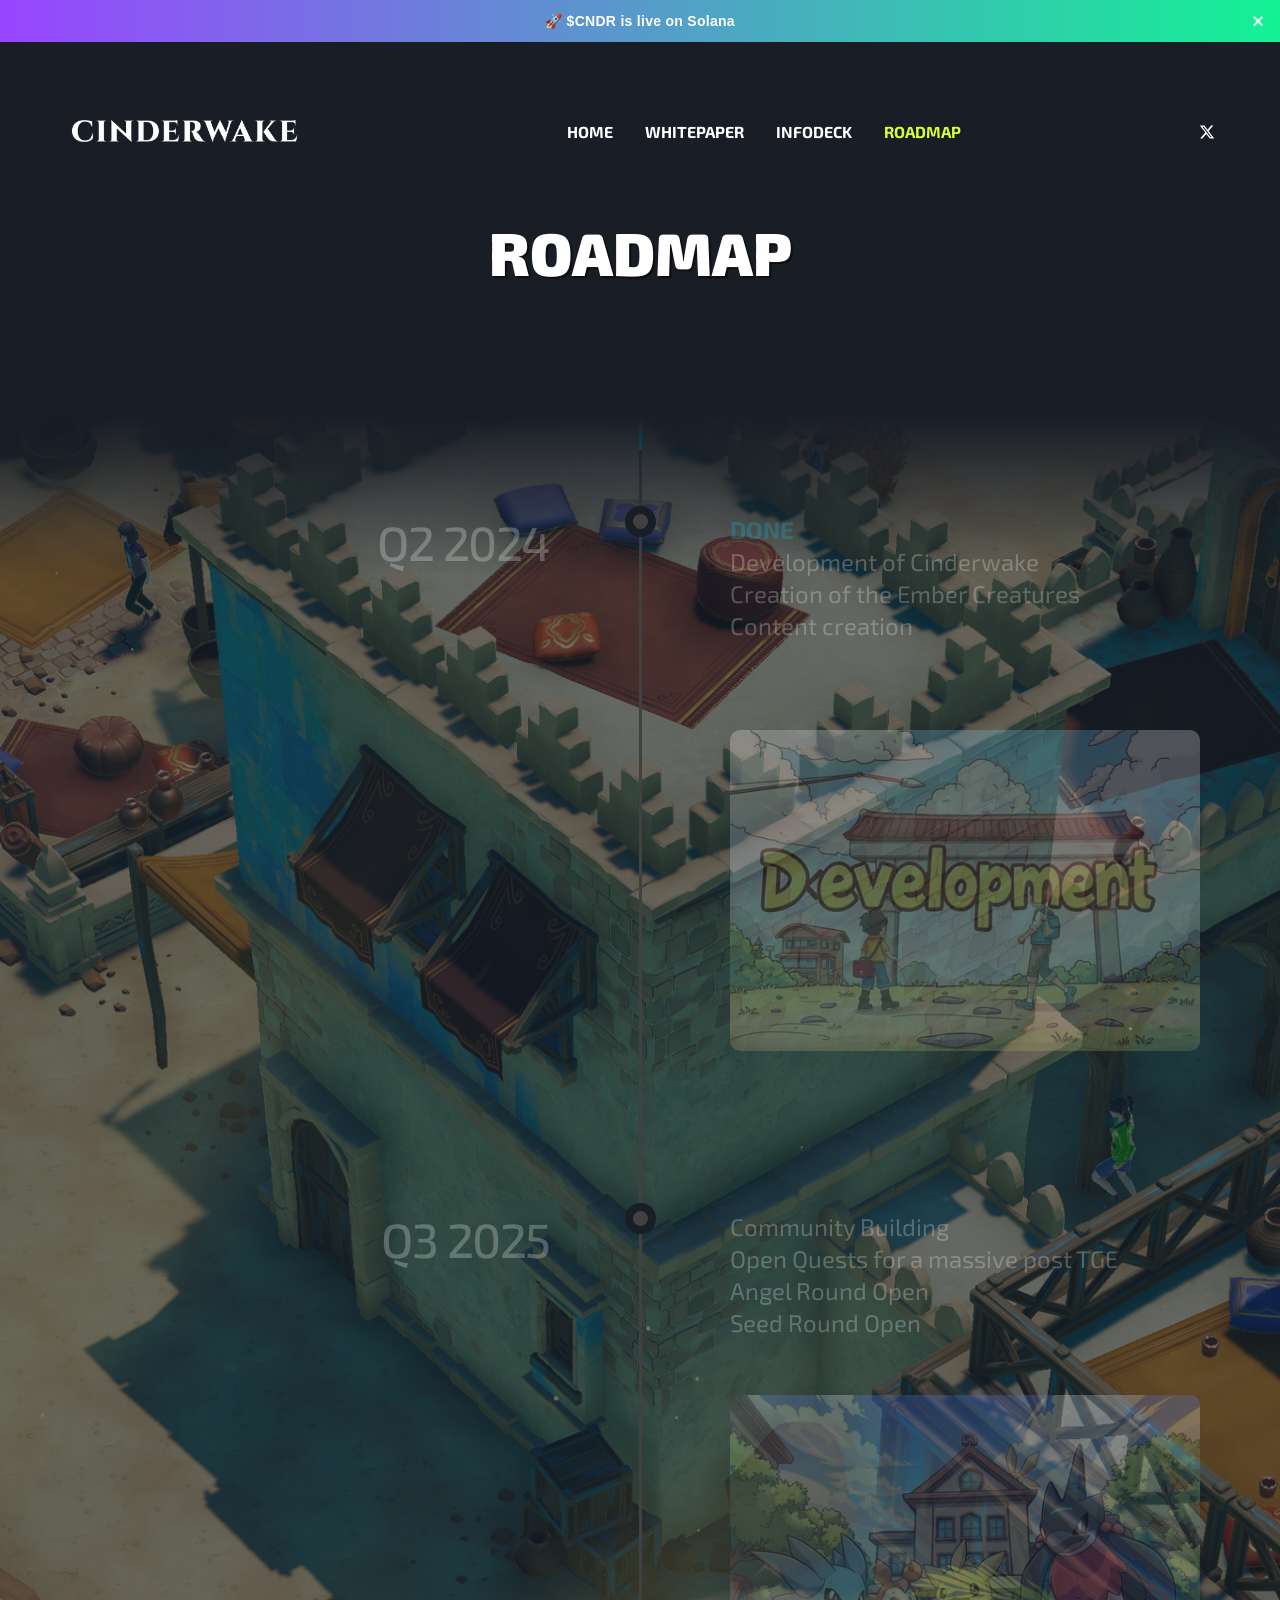
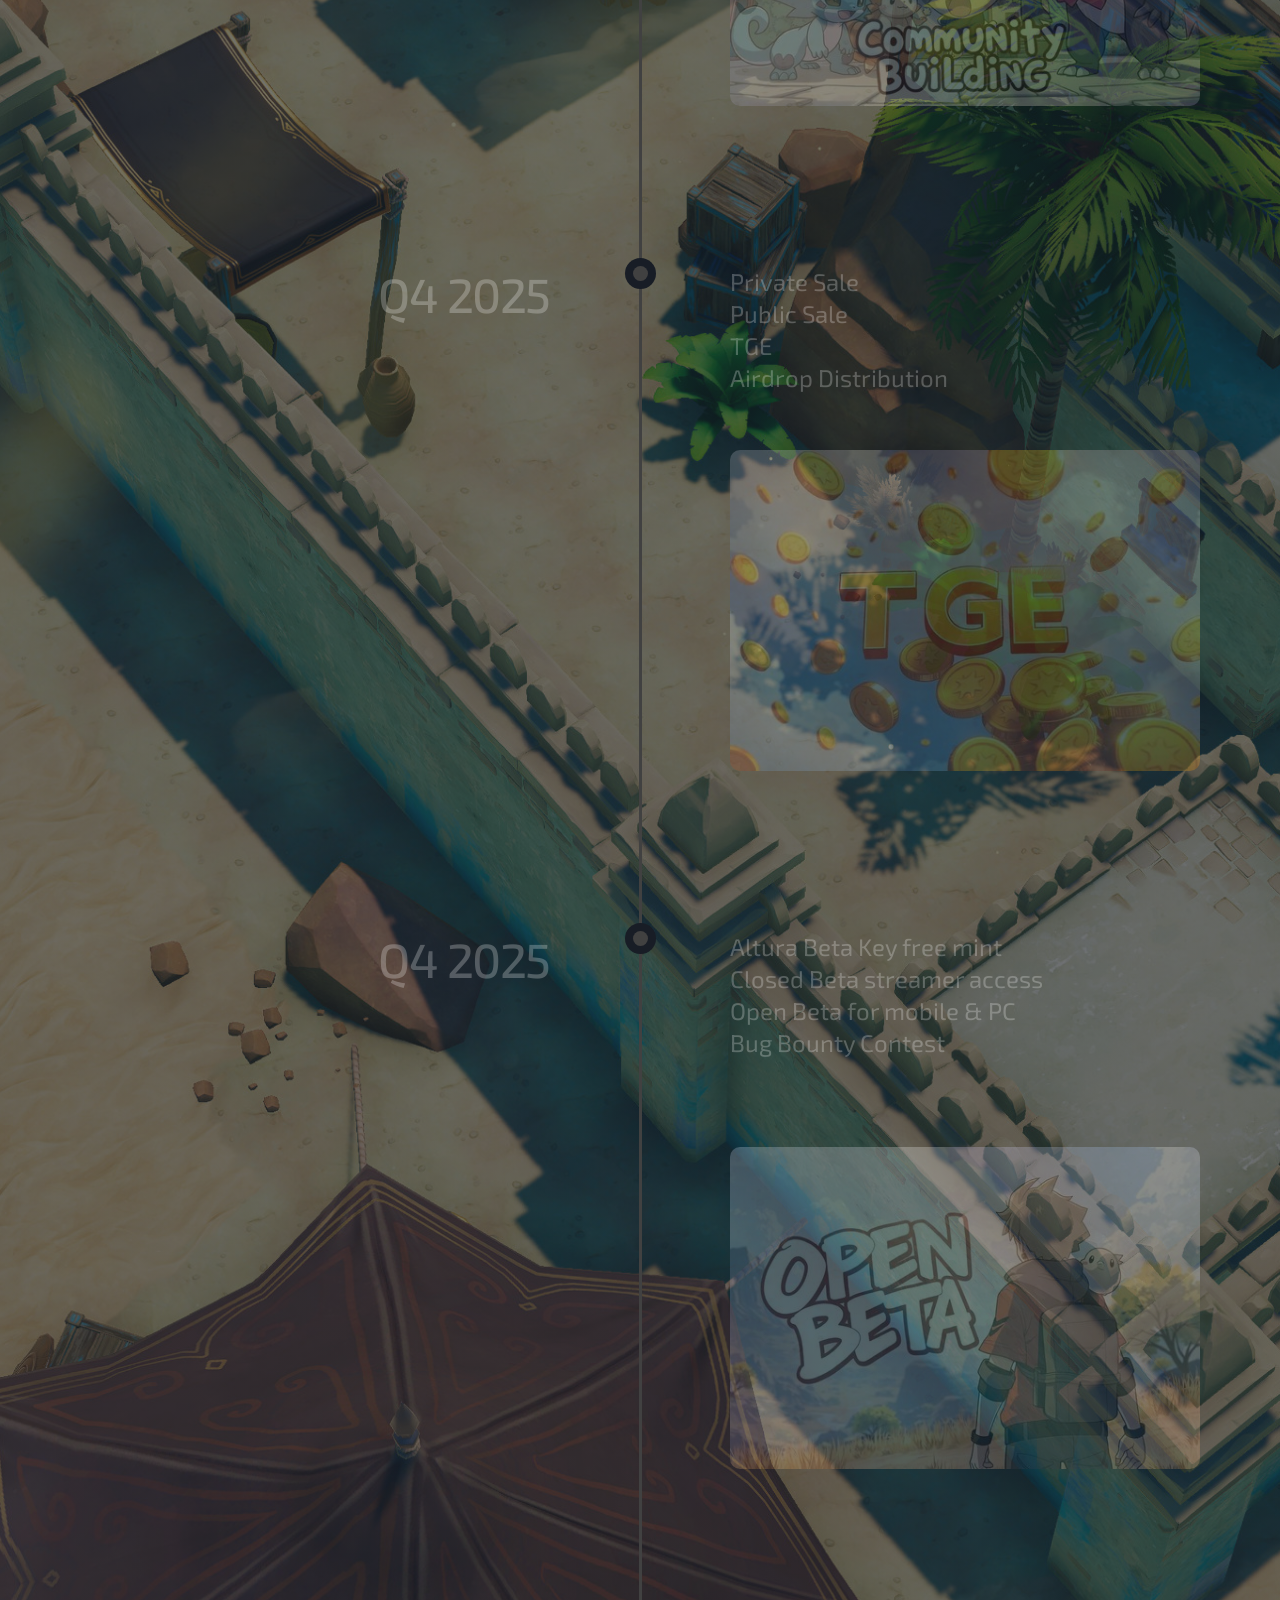
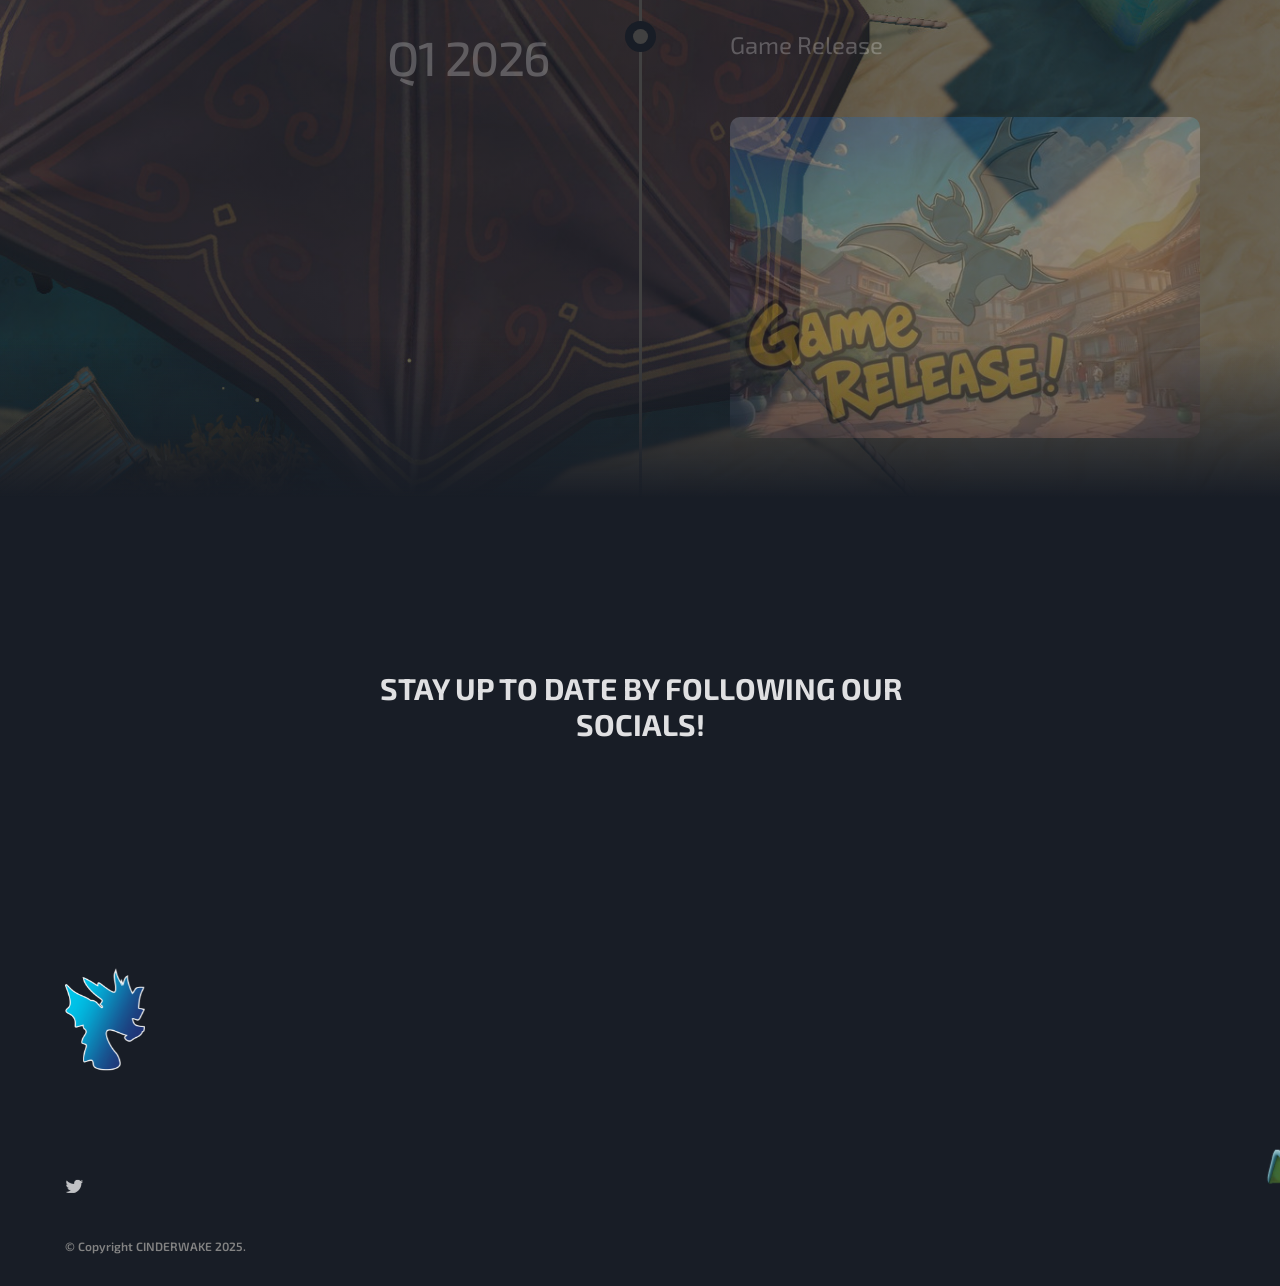
==== commit fd2bbd63: "Add "$CNDR is live on Solana" announcement banner Solana-gradient top banner on index.htm and roadma" ====
--- a/roadmap.html
+++ b/roadmap.html
@@ -1,5 +1,13 @@
 ﻿<!DOCTYPE html><!-- Last Published: Tue Apr 29 2025 11:38:27 GMT+0000 (Coordinated Universal Time) --><html data-wf-domain="www.emberlore.io" data-wf-page="6612eb48450f7fd06bae9f62" data-wf-site="65edb0c08d0f6e270a85b3d5" lang="en"><head><meta charset="utf-8"><link href="https://cdn.prod.website-files.com" rel="preconnect" crossorigin="anonymous"><title>Cinderwake: A story of dragons and myths.</title><meta content="Embark on an epic journey into Cinderwake, a captivating world where adventure knows no bounds. Explore diverse landscapes, tame mythical creatures, and master innovative game mechanics. Forge your legend and shape your destiny in this immersive gaming experience." name="description"><meta content="Cinderwake: A story of dragons and myths." property="og:title"><meta content="Embark on an epic journey into Cinderwake, a captivating world where adventure knows no bounds. Explore diverse landscapes, tame mythical creatures, and master innovative game mechanics. Forge your legend and shape your destiny in this immersive gaming experience." property="og:description"><meta content="https://cdn.prod.website-files.com/65edb0c08d0f6e270a85b3d5/65fad220a2b759b76d40ac30_emberlore-og.webp" property="og:image"><meta content="Cinderwake: A story of dragons and myths." name="twitter:title"><meta content="Embark on an epic journey into Cinderwake, a captivating world where adventure knows no bounds. Explore diverse landscapes, tame mythical creatures, and master innovative game mechanics. Forge your legend and shape your destiny in this immersive gaming experience." name="twitter:description"><meta content="https://cdn.prod.website-files.com/65edb0c08d0f6e270a85b3d5/65fad220a2b759b76d40ac30_emberlore-og.webp" name="twitter:image"><meta property="og:type" content="website"><meta content="summary_large_image" name="twitter:card"><meta content="width=device-width, initial-scale=1" name="viewport"><link href="65edb0c08d0f6e270a85b3d5/css/emberlore.webflow.shared.68fce3626.min.css" rel="stylesheet" type="text/css"><script type="text/javascript">!function(o,c){var n=c.documentElement,t=" w-mod-";n.className+=t+"js",("ontouchstart"in o||o.DocumentTouch&&c instanceof DocumentTouch)&&(n.className+=t+"touch")}(window,document);</script><link href="65edb0c08d0f6e270a85b3d5/65f2bbc84f11f84de644cb66_favicon.png" rel="shortcut icon" type="image/x-icon"><link href="65edb0c08d0f6e270a85b3d5/65f2bbcc927da76b420b9541_webclip.png" rel="apple-touch-icon"><!-- [Attributes by Finsweet] Disable scrolling -->
-<script defer="" src="npm/%40finsweet/attributes-scrolldisable%401/scrolldisable.js"></script></head><body><div class="wrap is-roadmap"><div class="nav_wrapper"><div data-animation="default" class="nav_component w-nav" data-easing2="ease" fs-scrolldisable-element="smart-nav" data-easing="ease" data-collapse="medium" data-w-id="f334f4ee-39ba-2723-30ae-fa889d1e36ba" role="banner" data-duration="400"><div class="nav_container"><a href="index.htm" class="nav_logo-link w-nav-brand"><img src="65edb0c08d0f6e270a85b3d5/cinderwake-logo.png" loading="lazy" width="Auto" height="Auto" alt="" srcset="65edb0c08d0f6e270a85b3d5/cinderwake-logo.png 500w, 65edb0c08d0f6e270a85b3d5/cinderwake-logo.png 800w, 65edb0c08d0f6e270a85b3d5/cinderwake-logo.png 1080w, 65edb0c08d0f6e270a85b3d5/cinderwake-logo.png 1600w, 65edb0c08d0f6e270a85b3d5/cinderwake-logo.png 2400w" sizes="(max-width: 479px) 98vw, (max-width: 767px) 99vw, (max-width: 2400px) 100vw, 2400px" class="brand-image"></a><nav role="navigation" class="nav_menu w-nav-menu"><div class="nav_menu-left"><a href="index.htm" class="nav_link">Home</a><a href="#" onclick="return false;" title="Coming soon" target="_blank" class="soon-link w-inline-block"><div class="nav_link">Whitepaper</div></a><a href="#" onclick="return false;" title="Coming soon" class="nav_link">Infodeck</a><a href="roadmap.html" aria-current="page" class="nav_link w--current">Roadmap</a></div><div class="nav_menu-right is-tablet"><div class="nav_button-wrapper"><a href="https://x.com/cinderwakeio" target="_blank" class="opacity-hover w-inline-block"><div class="vectors-wrapper-3 w-embed"><svg xmlns="http://www.w3.org/2000/svg" viewbox="0 0 512 512"><!--!Font Awesome Free 6.5.1 by @fontawesome - https://fontawesome.com License - https://fontawesome.com/license/free Copyright 2024 Fonticons, Inc.--><path fill="currentColor" d="M389.2 48h70.6L305.6 224.2 487 464H345L233.7 318.6 106.5 464H35.8L200.7 275.5 26.8 48H172.4L272.9 180.9 389.2 48zM364.4 421.8h39.1L151.1 88h-42L364.4 421.8z"></path></svg></div></a></div></div></nav><div class="nav_menu-right is-desktop"><div class="nav_button-wrapper"><a href="https://x.com/cinderwakeio" target="_blank" class="opacity-hover w-inline-block"><div class="vectors-wrapper-3 w-embed"><svg xmlns="http://www.w3.org/2000/svg" viewbox="0 0 512 512"><!--!Font Awesome Free 6.5.1 by @fontawesome - https://fontawesome.com License - https://fontawesome.com/license/free Copyright 2024 Fonticons, Inc.--><path fill="currentColor" d="M389.2 48h70.6L305.6 224.2 487 464H345L233.7 318.6 106.5 464H35.8L200.7 275.5 26.8 48H172.4L272.9 180.9 389.2 48zM364.4 421.8h39.1L151.1 88h-42L364.4 421.8z"></path></svg></div></a></div></div><div class="nav_menu-button w-nav-button"><div class="menu-icon_component"><div class="menu-icon_line-top"></div><div class="menu-icon_line-middle"><div class="menu-icon_line-middle-inner"></div></div><div class="menu-icon_line-bottom"></div></div></div></div></div></div><div class="section-timeline-heading"><div class="container"><div class="padding-vertical-large"><div class="timeline-main_heading-wrapper"><div class="margin-bottom-medium"><h1 class="h1 uppercase text-white is-shadow fade-in-200">Roadmap</h1></div><div class="text-2xl font-black text-white max-700 is-shadow fade-in-300 hide">Cinderwake, a crossplay mobile game, immerses players in an open world ripe for exploration.</div></div></div></div></div><div class="section-timeline"><div class="overlay-fade-bottom"></div><div class="overlay-fade-top"></div><div class="container"><div class="timeline_component"><div class="timeline_progress"><div class="timeline_progress-bar"></div></div><div data-w-id="f598eb9b-3ac3-5f23-0cc0-b1598bd8a2d6" class="timeline_item"><div id="w-node-f598eb9b-3ac3-5f23-0cc0-b1598bd8a2d7-6bae9f62" class="timeline_left"><div class="timeline_date-text">Q2 2024</div></div><div id="w-node-f598eb9b-3ac3-5f23-0cc0-b1598bd8a2da-6bae9f62" class="timeline_centre"><div class="timeline_circle"></div></div><div id="w-node-f598eb9b-3ac3-5f23-0cc0-b1598bd8a2dc-6bae9f62" class="timeline_right"><div class="margin-bottom-xlarge"><div class="text-2xl font-black text-white max-700"><strong class="bold-text">DONE<br></strong>Development of Cinderwake<br>Creation of the Ember Creatures<br>Content creation<br><br></div></div><div class="timeline_image-wrapper"><img src="65edb0c08d0f6e270a85b3d5/66e434038d9d318dfdad5cd0_pikaso_texttoimage_cartoon-anime-style-the-text-development-written.jpeg" loading="lazy" width="480" sizes="(max-width: 479px) 100vw, 480px" alt="" srcset="65edb0c08d0f6e270a85b3d5/66e434038d9d318dfdad5cd0_pikaso_texttoimage_cartoon-anime-style-the-text-development-written-p-500.jpeg 500w, 65edb0c08d0f6e270a85b3d5/66e434038d9d318dfdad5cd0_pikaso_texttoimage_cartoon-anime-style-the-text-development-written-p-800.jpeg 800w, 65edb0c08d0f6e270a85b3d5/66e434038d9d318dfdad5cd0_pikaso_texttoimage_cartoon-anime-style-the-text-development-written-p-1080.jpeg 1080w, 65edb0c08d0f6e270a85b3d5/66e434038d9d318dfdad5cd0_pikaso_texttoimage_cartoon-anime-style-the-text-development-written.jpeg 1216w"></div></div></div><div data-w-id="52b753d2-a385-c561-7b0c-c6ce01f4a309" class="timeline_item"><div id="w-node-_52b753d2-a385-c561-7b0c-c6ce01f4a30a-6bae9f62" class="timeline_left"><div class="timeline_date-text">Q3 2025</div></div><div id="w-node-_52b753d2-a385-c561-7b0c-c6ce01f4a30d-6bae9f62" class="timeline_centre"><div class="timeline_circle"></div></div><div id="w-node-_52b753d2-a385-c561-7b0c-c6ce01f4a30f-6bae9f62" class="timeline_right"><div class="margin-bottom-xlarge"><div class="text-2xl font-black text-white max-700">Community Building<br>Open Quests for a massive post TGE <br>Angel Round Open<br>Seed Round Open  <br></div></div><div class="timeline_image-wrapper"><img src="65edb0c08d0f6e270a85b3d5/66e4375e30d5f2bd68a80fdd_pikaso_texttoimage_cartoon-anime-style-pokemon-like-creatures-tamers-%20%281%29.jpeg" loading="lazy" width="480" sizes="(max-width: 479px) 100vw, 480px" alt="" srcset="65edb0c08d0f6e270a85b3d5/66e4375e30d5f2bd68a80fdd_pikaso_texttoimage_cartoon-anime-style-pokemon-like-creatures-tamers-%20%281%29-p-500.jpeg 500w, 65edb0c08d0f6e270a85b3d5/66e4375e30d5f2bd68a80fdd_pikaso_texttoimage_cartoon-anime-style-pokemon-like-creatures-tamers-%20%281%29-p-800.jpeg 800w, 65edb0c08d0f6e270a85b3d5/66e4375e30d5f2bd68a80fdd_pikaso_texttoimage_cartoon-anime-style-pokemon-like-creatures-tamers-%20%281%29-p-1080.jpeg 1080w, 65edb0c08d0f6e270a85b3d5/66e4375e30d5f2bd68a80fdd_pikaso_texttoimage_cartoon-anime-style-pokemon-like-creatures-tamers-%20%281%29.jpeg 1216w"></div></div></div><div data-w-id="fb2a8386-4f6d-0e5f-ca7f-9562b5415572" class="timeline_item"><div id="w-node-fb2a8386-4f6d-0e5f-ca7f-9562b5415573-6bae9f62" class="timeline_left"><div class="timeline_date-text">Q4 2025</div></div><div id="w-node-fb2a8386-4f6d-0e5f-ca7f-9562b5415576-6bae9f62" class="timeline_centre"><div class="timeline_circle"></div></div><div id="w-node-fb2a8386-4f6d-0e5f-ca7f-9562b5415578-6bae9f62" class="timeline_right"><div class="margin-bottom-xlarge"><div class="text-2xl font-black text-white max-700">Private Sale<br>Public Sale<br>TGE<br>Airdrop Distribution<br></div></div><div class="timeline_image-wrapper"><img src="65edb0c08d0f6e270a85b3d5/66e437f4d827fdf0c447651d_pikaso_texttoimage_cartoon-anime-style-coins-flying-the-text-TGE-writ.jpeg" loading="lazy" width="480" sizes="(max-width: 479px) 100vw, 480px" alt="" srcset="65edb0c08d0f6e270a85b3d5/66e437f4d827fdf0c447651d_pikaso_texttoimage_cartoon-anime-style-coins-flying-the-text-TGE-writ-p-500.jpeg 500w, 65edb0c08d0f6e270a85b3d5/66e437f4d827fdf0c447651d_pikaso_texttoimage_cartoon-anime-style-coins-flying-the-text-TGE-writ-p-800.jpeg 800w, 65edb0c08d0f6e270a85b3d5/66e437f4d827fdf0c447651d_pikaso_texttoimage_cartoon-anime-style-coins-flying-the-text-TGE-writ-p-1080.jpeg 1080w, 65edb0c08d0f6e270a85b3d5/66e437f4d827fdf0c447651d_pikaso_texttoimage_cartoon-anime-style-coins-flying-the-text-TGE-writ.jpeg 1216w"></div></div></div><div data-w-id="657e2083-3b31-bb04-ebbe-5935aabd07f8" class="timeline_item"><div id="w-node-_657e2083-3b31-bb04-ebbe-5935aabd07f9-6bae9f62" class="timeline_left"><div class="timeline_date-text">Q4 2025</div></div><div id="w-node-_657e2083-3b31-bb04-ebbe-5935aabd07fc-6bae9f62" class="timeline_centre"><div class="timeline_circle"></div></div><div id="w-node-_657e2083-3b31-bb04-ebbe-5935aabd07fe-6bae9f62" class="timeline_right"><div class="margin-bottom-xlarge"><div class="text-2xl font-black text-white max-700">Altura Beta Key free mint<br>Closed Beta streamer access<br>Open Beta for mobile &amp; PC<br>Bug Bounty Contest<br>‍</div></div><div class="timeline_image-wrapper"><img src="65edb0c08d0f6e270a85b3d5/66e43a5238f781be1020b7a4_pikaso_texttoimage_cartoon-anime-style-player-with-baby-pokemon-creat%20%281%29.jpeg" loading="lazy" width="480" sizes="(max-width: 479px) 100vw, 480px" alt="" srcset="65edb0c08d0f6e270a85b3d5/66e43a5238f781be1020b7a4_pikaso_texttoimage_cartoon-anime-style-player-with-baby-pokemon-creat%20%281%29-p-500.jpeg 500w, 65edb0c08d0f6e270a85b3d5/66e43a5238f781be1020b7a4_pikaso_texttoimage_cartoon-anime-style-player-with-baby-pokemon-creat%20%281%29-p-800.jpeg 800w, 65edb0c08d0f6e270a85b3d5/66e43a5238f781be1020b7a4_pikaso_texttoimage_cartoon-anime-style-player-with-baby-pokemon-creat%20%281%29-p-1080.jpeg 1080w, 65edb0c08d0f6e270a85b3d5/66e43a5238f781be1020b7a4_pikaso_texttoimage_cartoon-anime-style-player-with-baby-pokemon-creat%20%281%29.jpeg 1216w"></div></div></div><div data-w-id="8124001e-5a3d-9c7e-6626-b7a7f5ca1448" class="timeline_item"><div id="w-node-_8124001e-5a3d-9c7e-6626-b7a7f5ca1449-6bae9f62" class="timeline_left"><div class="timeline_date-text">Q1 2026</div></div><div id="w-node-_8124001e-5a3d-9c7e-6626-b7a7f5ca144c-6bae9f62" class="timeline_centre"><div class="timeline_circle"></div></div><div id="w-node-_8124001e-5a3d-9c7e-6626-b7a7f5ca144e-6bae9f62" class="timeline_right"><div class="margin-bottom-xlarge"><div class="text-2xl font-black text-white max-700">Game Release</div></div><div class="timeline_image-wrapper"><img src="65edb0c08d0f6e270a85b3d5/66e43b768213e007e85223b6_pikaso_texttoimage_cartoon-anime-style-party-in-ancient-Japanese-town.jpeg" loading="lazy" width="480" sizes="(max-width: 479px) 100vw, 480px" alt="" srcset="65edb0c08d0f6e270a85b3d5/66e43b768213e007e85223b6_pikaso_texttoimage_cartoon-anime-style-party-in-ancient-Japanese-town-p-500.jpeg 500w, 65edb0c08d0f6e270a85b3d5/66e43b768213e007e85223b6_pikaso_texttoimage_cartoon-anime-style-party-in-ancient-Japanese-town-p-800.jpeg 800w, 65edb0c08d0f6e270a85b3d5/66e43b768213e007e85223b6_pikaso_texttoimage_cartoon-anime-style-party-in-ancient-Japanese-town-p-1080.jpeg 1080w, 65edb0c08d0f6e270a85b3d5/66e43b768213e007e85223b6_pikaso_texttoimage_cartoon-anime-style-party-in-ancient-Japanese-town.jpeg 1216w"></div></div></div><div></div></div></div></div><section class="section"><div class="w-layout-blockcontainer container w-container"><div class="section-news"><div class="ads-block"><div class="max-625"><div class="text-center"><p class="text-3xl font-black uppercase text-white weight-700 fade-in-200">Stay up to date by following our socials!</p></div></div><div class="download-apps fade-in-300"></div></div></div></div></section><div class="footer"><div class="container is-footer"><div class="footer-content"><div class="footer-column"><div class="logo"><a href="index.htm" class="fade-in-100 w-inline-block"><img src="65edb0c08d0f6e270a85b3d5/65edf3df8883cfba23c4cc61_head%202.png" loading="lazy" width="150.79844665527344" height="70.2705307006836" alt="" srcset="65edb0c08d0f6e270a85b3d5/65edf3df8883cfba23c4cc61_head%202-p-500.png 500w, 65edb0c08d0f6e270a85b3d5/65edf3df8883cfba23c4cc61_head%202-p-800.png 800w, 65edb0c08d0f6e270a85b3d5/65edf3df8883cfba23c4cc61_head%202-p-1080.png 1080w, 65edb0c08d0f6e270a85b3d5/65edf3df8883cfba23c4cc61_head%202-p-1600.png 1600w, 65edb0c08d0f6e270a85b3d5/65edf3df8883cfba23c4cc61_head%202-p-2000.png 2000w, 65edb0c08d0f6e270a85b3d5/65edf3df8883cfba23c4cc61_head%202-p-2600.png 2600w, 65edb0c08d0f6e270a85b3d5/65edf3df8883cfba23c4cc61_head%202.png 3199w" sizes="150.796875px" class="footer-brand-logo"></a></div><div class="footer-menu-links fade-in-400"><a href="index.htm" class="opacity-hover w-inline-block"><div class="footer-link">Home</div></a><a data-w-id="b6670993-d872-7fd7-d402-59e4d78cd93d" href="#" onclick="return false;" title="Coming soon" target="_blank" class="footer-link-soon w-inline-block"><div class="footer-link">Whitepaper</div></a><a href="#" onclick="return false;" title="Coming soon" class="opacity-hover w-inline-block"><div class="footer-link">Infodeck</div></a><a href="roadmap.html" aria-current="page" class="opacity-hover w-inline-block w--current"><div class="footer-link">Roadmap</div></a></div><div class="footer-social-links fade-in-500"><a href="https://x.com/cinderwakeio" target="_blank" class="social-media-link opacity-hover"><img src="65edb0c08d0f6e270a85b3d5/65edb0c08d0f6e270a85b46f_Vectors-Wrapper.svg" loading="lazy" width="18.628662109375" height="14.470244407653809" alt="" class="vectors-wrapper-52"></a></div><div class="divider-footer-gradient fade-in-600"></div><div class="website-copy"><p class="text-xs font-semibold text-grey">© Copyright CINDERWAKE 2025. </p></div></div></div></div><div data-w-id="f4044516-5339-81cd-c747-863c28a17144" class="walking-wrappper"><img src="65edb0c08d0f6e270a85b3d5/65febe58690b558ee5e28cb8_gifmaker_me.gif" loading="lazy" alt="" class="walking-in"></div></div></div><script src="js/jquery-3.5.1.min.dc5e7f18c8.js?site=65edb0c08d0f6e270a85b3d5" type="text/javascript" integrity="sha256-9/aliU8dGd2tb6OSsuzixeV4y/faTqgFtohetphbbj0=" crossorigin="anonymous"></script><script src="65edb0c08d0f6e270a85b3d5/js/webflow.schunk.4a394eb5af8156f2.js" type="text/javascript"></script><script src="65edb0c08d0f6e270a85b3d5/js/webflow.schunk.88e7e05d22144a74.js" type="text/javascript"></script><script src="65edb0c08d0f6e270a85b3d5/js/webflow.f52cdfb4.03f10e0a35a5067b.js" type="text/javascript"></script><script>
+<script defer="" src="npm/%40finsweet/attributes-scrolldisable%401/scrolldisable.js"></script></head><body><style>
+:root{--cndr-banner-h:42px}
+#cndr-solana-banner{position:relative;z-index:1000;display:flex;align-items:center;justify-content:center;gap:8px;height:var(--cndr-banner-h);padding:0 44px;box-sizing:border-box;font-family:Arial,Helvetica,system-ui,sans-serif;font-size:14px;font-weight:700;color:#fff;text-align:center;letter-spacing:.02em;background:linear-gradient(90deg,#9945FF 0%,#14F195 100%);overflow:hidden;white-space:nowrap;}
+#cndr-solana-banner strong{font-weight:800}
+.nav_wrapper{top:var(--cndr-banner-h)!important}
+#cndr-solana-banner button{position:absolute;right:12px;top:50%;transform:translateY(-50%);background:transparent;border:0;color:#fff;font-size:20px;line-height:1;cursor:pointer;opacity:.85;padding:0 4px;}
+#cndr-solana-banner button:hover{opacity:1}
+</style>
+<div id="cndr-solana-banner" role="region" aria-label="Announcement"><span>🚀 <strong>$CNDR</strong> is live on Solana</span><button type="button" aria-label="Dismiss announcement" onclick="this.parentNode.style.display='none';document.documentElement.style.setProperty('--cndr-banner-h','0px');">×</button></div><div class="wrap is-roadmap"><div class="nav_wrapper"><div data-animation="default" class="nav_component w-nav" data-easing2="ease" fs-scrolldisable-element="smart-nav" data-easing="ease" data-collapse="medium" data-w-id="f334f4ee-39ba-2723-30ae-fa889d1e36ba" role="banner" data-duration="400"><div class="nav_container"><a href="index.htm" class="nav_logo-link w-nav-brand"><img src="65edb0c08d0f6e270a85b3d5/cinderwake-logo.png" loading="lazy" width="Auto" height="Auto" alt="" srcset="65edb0c08d0f6e270a85b3d5/cinderwake-logo.png 500w, 65edb0c08d0f6e270a85b3d5/cinderwake-logo.png 800w, 65edb0c08d0f6e270a85b3d5/cinderwake-logo.png 1080w, 65edb0c08d0f6e270a85b3d5/cinderwake-logo.png 1600w, 65edb0c08d0f6e270a85b3d5/cinderwake-logo.png 2400w" sizes="(max-width: 479px) 98vw, (max-width: 767px) 99vw, (max-width: 2400px) 100vw, 2400px" class="brand-image"></a><nav role="navigation" class="nav_menu w-nav-menu"><div class="nav_menu-left"><a href="index.htm" class="nav_link">Home</a><a href="#" onclick="return false;" title="Coming soon" target="_blank" class="soon-link w-inline-block"><div class="nav_link">Whitepaper</div></a><a href="#" onclick="return false;" title="Coming soon" class="nav_link">Infodeck</a><a href="roadmap.html" aria-current="page" class="nav_link w--current">Roadmap</a></div><div class="nav_menu-right is-tablet"><div class="nav_button-wrapper"><a href="https://x.com/cinderwakeio" target="_blank" class="opacity-hover w-inline-block"><div class="vectors-wrapper-3 w-embed"><svg xmlns="http://www.w3.org/2000/svg" viewbox="0 0 512 512"><!--!Font Awesome Free 6.5.1 by @fontawesome - https://fontawesome.com License - https://fontawesome.com/license/free Copyright 2024 Fonticons, Inc.--><path fill="currentColor" d="M389.2 48h70.6L305.6 224.2 487 464H345L233.7 318.6 106.5 464H35.8L200.7 275.5 26.8 48H172.4L272.9 180.9 389.2 48zM364.4 421.8h39.1L151.1 88h-42L364.4 421.8z"></path></svg></div></a></div></div></nav><div class="nav_menu-right is-desktop"><div class="nav_button-wrapper"><a href="https://x.com/cinderwakeio" target="_blank" class="opacity-hover w-inline-block"><div class="vectors-wrapper-3 w-embed"><svg xmlns="http://www.w3.org/2000/svg" viewbox="0 0 512 512"><!--!Font Awesome Free 6.5.1 by @fontawesome - https://fontawesome.com License - https://fontawesome.com/license/free Copyright 2024 Fonticons, Inc.--><path fill="currentColor" d="M389.2 48h70.6L305.6 224.2 487 464H345L233.7 318.6 106.5 464H35.8L200.7 275.5 26.8 48H172.4L272.9 180.9 389.2 48zM364.4 421.8h39.1L151.1 88h-42L364.4 421.8z"></path></svg></div></a></div></div><div class="nav_menu-button w-nav-button"><div class="menu-icon_component"><div class="menu-icon_line-top"></div><div class="menu-icon_line-middle"><div class="menu-icon_line-middle-inner"></div></div><div class="menu-icon_line-bottom"></div></div></div></div></div></div><div class="section-timeline-heading"><div class="container"><div class="padding-vertical-large"><div class="timeline-main_heading-wrapper"><div class="margin-bottom-medium"><h1 class="h1 uppercase text-white is-shadow fade-in-200">Roadmap</h1></div><div class="text-2xl font-black text-white max-700 is-shadow fade-in-300 hide">Cinderwake, a crossplay mobile game, immerses players in an open world ripe for exploration.</div></div></div></div></div><div class="section-timeline"><div class="overlay-fade-bottom"></div><div class="overlay-fade-top"></div><div class="container"><div class="timeline_component"><div class="timeline_progress"><div class="timeline_progress-bar"></div></div><div data-w-id="f598eb9b-3ac3-5f23-0cc0-b1598bd8a2d6" class="timeline_item"><div id="w-node-f598eb9b-3ac3-5f23-0cc0-b1598bd8a2d7-6bae9f62" class="timeline_left"><div class="timeline_date-text">Q2 2024</div></div><div id="w-node-f598eb9b-3ac3-5f23-0cc0-b1598bd8a2da-6bae9f62" class="timeline_centre"><div class="timeline_circle"></div></div><div id="w-node-f598eb9b-3ac3-5f23-0cc0-b1598bd8a2dc-6bae9f62" class="timeline_right"><div class="margin-bottom-xlarge"><div class="text-2xl font-black text-white max-700"><strong class="bold-text">DONE<br></strong>Development of Cinderwake<br>Creation of the Ember Creatures<br>Content creation<br><br></div></div><div class="timeline_image-wrapper"><img src="65edb0c08d0f6e270a85b3d5/66e434038d9d318dfdad5cd0_pikaso_texttoimage_cartoon-anime-style-the-text-development-written.jpeg" loading="lazy" width="480" sizes="(max-width: 479px) 100vw, 480px" alt="" srcset="65edb0c08d0f6e270a85b3d5/66e434038d9d318dfdad5cd0_pikaso_texttoimage_cartoon-anime-style-the-text-development-written-p-500.jpeg 500w, 65edb0c08d0f6e270a85b3d5/66e434038d9d318dfdad5cd0_pikaso_texttoimage_cartoon-anime-style-the-text-development-written-p-800.jpeg 800w, 65edb0c08d0f6e270a85b3d5/66e434038d9d318dfdad5cd0_pikaso_texttoimage_cartoon-anime-style-the-text-development-written-p-1080.jpeg 1080w, 65edb0c08d0f6e270a85b3d5/66e434038d9d318dfdad5cd0_pikaso_texttoimage_cartoon-anime-style-the-text-development-written.jpeg 1216w"></div></div></div><div data-w-id="52b753d2-a385-c561-7b0c-c6ce01f4a309" class="timeline_item"><div id="w-node-_52b753d2-a385-c561-7b0c-c6ce01f4a30a-6bae9f62" class="timeline_left"><div class="timeline_date-text">Q3 2025</div></div><div id="w-node-_52b753d2-a385-c561-7b0c-c6ce01f4a30d-6bae9f62" class="timeline_centre"><div class="timeline_circle"></div></div><div id="w-node-_52b753d2-a385-c561-7b0c-c6ce01f4a30f-6bae9f62" class="timeline_right"><div class="margin-bottom-xlarge"><div class="text-2xl font-black text-white max-700">Community Building<br>Open Quests for a massive post TGE <br>Angel Round Open<br>Seed Round Open  <br></div></div><div class="timeline_image-wrapper"><img src="65edb0c08d0f6e270a85b3d5/66e4375e30d5f2bd68a80fdd_pikaso_texttoimage_cartoon-anime-style-pokemon-like-creatures-tamers-%20%281%29.jpeg" loading="lazy" width="480" sizes="(max-width: 479px) 100vw, 480px" alt="" srcset="65edb0c08d0f6e270a85b3d5/66e4375e30d5f2bd68a80fdd_pikaso_texttoimage_cartoon-anime-style-pokemon-like-creatures-tamers-%20%281%29-p-500.jpeg 500w, 65edb0c08d0f6e270a85b3d5/66e4375e30d5f2bd68a80fdd_pikaso_texttoimage_cartoon-anime-style-pokemon-like-creatures-tamers-%20%281%29-p-800.jpeg 800w, 65edb0c08d0f6e270a85b3d5/66e4375e30d5f2bd68a80fdd_pikaso_texttoimage_cartoon-anime-style-pokemon-like-creatures-tamers-%20%281%29-p-1080.jpeg 1080w, 65edb0c08d0f6e270a85b3d5/66e4375e30d5f2bd68a80fdd_pikaso_texttoimage_cartoon-anime-style-pokemon-like-creatures-tamers-%20%281%29.jpeg 1216w"></div></div></div><div data-w-id="fb2a8386-4f6d-0e5f-ca7f-9562b5415572" class="timeline_item"><div id="w-node-fb2a8386-4f6d-0e5f-ca7f-9562b5415573-6bae9f62" class="timeline_left"><div class="timeline_date-text">Q4 2025</div></div><div id="w-node-fb2a8386-4f6d-0e5f-ca7f-9562b5415576-6bae9f62" class="timeline_centre"><div class="timeline_circle"></div></div><div id="w-node-fb2a8386-4f6d-0e5f-ca7f-9562b5415578-6bae9f62" class="timeline_right"><div class="margin-bottom-xlarge"><div class="text-2xl font-black text-white max-700">Private Sale<br>Public Sale<br>TGE<br>Airdrop Distribution<br></div></div><div class="timeline_image-wrapper"><img src="65edb0c08d0f6e270a85b3d5/66e437f4d827fdf0c447651d_pikaso_texttoimage_cartoon-anime-style-coins-flying-the-text-TGE-writ.jpeg" loading="lazy" width="480" sizes="(max-width: 479px) 100vw, 480px" alt="" srcset="65edb0c08d0f6e270a85b3d5/66e437f4d827fdf0c447651d_pikaso_texttoimage_cartoon-anime-style-coins-flying-the-text-TGE-writ-p-500.jpeg 500w, 65edb0c08d0f6e270a85b3d5/66e437f4d827fdf0c447651d_pikaso_texttoimage_cartoon-anime-style-coins-flying-the-text-TGE-writ-p-800.jpeg 800w, 65edb0c08d0f6e270a85b3d5/66e437f4d827fdf0c447651d_pikaso_texttoimage_cartoon-anime-style-coins-flying-the-text-TGE-writ-p-1080.jpeg 1080w, 65edb0c08d0f6e270a85b3d5/66e437f4d827fdf0c447651d_pikaso_texttoimage_cartoon-anime-style-coins-flying-the-text-TGE-writ.jpeg 1216w"></div></div></div><div data-w-id="657e2083-3b31-bb04-ebbe-5935aabd07f8" class="timeline_item"><div id="w-node-_657e2083-3b31-bb04-ebbe-5935aabd07f9-6bae9f62" class="timeline_left"><div class="timeline_date-text">Q4 2025</div></div><div id="w-node-_657e2083-3b31-bb04-ebbe-5935aabd07fc-6bae9f62" class="timeline_centre"><div class="timeline_circle"></div></div><div id="w-node-_657e2083-3b31-bb04-ebbe-5935aabd07fe-6bae9f62" class="timeline_right"><div class="margin-bottom-xlarge"><div class="text-2xl font-black text-white max-700">Altura Beta Key free mint<br>Closed Beta streamer access<br>Open Beta for mobile &amp; PC<br>Bug Bounty Contest<br>‍</div></div><div class="timeline_image-wrapper"><img src="65edb0c08d0f6e270a85b3d5/66e43a5238f781be1020b7a4_pikaso_texttoimage_cartoon-anime-style-player-with-baby-pokemon-creat%20%281%29.jpeg" loading="lazy" width="480" sizes="(max-width: 479px) 100vw, 480px" alt="" srcset="65edb0c08d0f6e270a85b3d5/66e43a5238f781be1020b7a4_pikaso_texttoimage_cartoon-anime-style-player-with-baby-pokemon-creat%20%281%29-p-500.jpeg 500w, 65edb0c08d0f6e270a85b3d5/66e43a5238f781be1020b7a4_pikaso_texttoimage_cartoon-anime-style-player-with-baby-pokemon-creat%20%281%29-p-800.jpeg 800w, 65edb0c08d0f6e270a85b3d5/66e43a5238f781be1020b7a4_pikaso_texttoimage_cartoon-anime-style-player-with-baby-pokemon-creat%20%281%29-p-1080.jpeg 1080w, 65edb0c08d0f6e270a85b3d5/66e43a5238f781be1020b7a4_pikaso_texttoimage_cartoon-anime-style-player-with-baby-pokemon-creat%20%281%29.jpeg 1216w"></div></div></div><div data-w-id="8124001e-5a3d-9c7e-6626-b7a7f5ca1448" class="timeline_item"><div id="w-node-_8124001e-5a3d-9c7e-6626-b7a7f5ca1449-6bae9f62" class="timeline_left"><div class="timeline_date-text">Q1 2026</div></div><div id="w-node-_8124001e-5a3d-9c7e-6626-b7a7f5ca144c-6bae9f62" class="timeline_centre"><div class="timeline_circle"></div></div><div id="w-node-_8124001e-5a3d-9c7e-6626-b7a7f5ca144e-6bae9f62" class="timeline_right"><div class="margin-bottom-xlarge"><div class="text-2xl font-black text-white max-700">Game Release</div></div><div class="timeline_image-wrapper"><img src="65edb0c08d0f6e270a85b3d5/66e43b768213e007e85223b6_pikaso_texttoimage_cartoon-anime-style-party-in-ancient-Japanese-town.jpeg" loading="lazy" width="480" sizes="(max-width: 479px) 100vw, 480px" alt="" srcset="65edb0c08d0f6e270a85b3d5/66e43b768213e007e85223b6_pikaso_texttoimage_cartoon-anime-style-party-in-ancient-Japanese-town-p-500.jpeg 500w, 65edb0c08d0f6e270a85b3d5/66e43b768213e007e85223b6_pikaso_texttoimage_cartoon-anime-style-party-in-ancient-Japanese-town-p-800.jpeg 800w, 65edb0c08d0f6e270a85b3d5/66e43b768213e007e85223b6_pikaso_texttoimage_cartoon-anime-style-party-in-ancient-Japanese-town-p-1080.jpeg 1080w, 65edb0c08d0f6e270a85b3d5/66e43b768213e007e85223b6_pikaso_texttoimage_cartoon-anime-style-party-in-ancient-Japanese-town.jpeg 1216w"></div></div></div><div></div></div></div></div><section class="section"><div class="w-layout-blockcontainer container w-container"><div class="section-news"><div class="ads-block"><div class="max-625"><div class="text-center"><p class="text-3xl font-black uppercase text-white weight-700 fade-in-200">Stay up to date by following our socials!</p></div></div><div class="download-apps fade-in-300"></div></div></div></div></section><div class="footer"><div class="container is-footer"><div class="footer-content"><div class="footer-column"><div class="logo"><a href="index.htm" class="fade-in-100 w-inline-block"><img src="65edb0c08d0f6e270a85b3d5/65edf3df8883cfba23c4cc61_head%202.png" loading="lazy" width="150.79844665527344" height="70.2705307006836" alt="" srcset="65edb0c08d0f6e270a85b3d5/65edf3df8883cfba23c4cc61_head%202-p-500.png 500w, 65edb0c08d0f6e270a85b3d5/65edf3df8883cfba23c4cc61_head%202-p-800.png 800w, 65edb0c08d0f6e270a85b3d5/65edf3df8883cfba23c4cc61_head%202-p-1080.png 1080w, 65edb0c08d0f6e270a85b3d5/65edf3df8883cfba23c4cc61_head%202-p-1600.png 1600w, 65edb0c08d0f6e270a85b3d5/65edf3df8883cfba23c4cc61_head%202-p-2000.png 2000w, 65edb0c08d0f6e270a85b3d5/65edf3df8883cfba23c4cc61_head%202-p-2600.png 2600w, 65edb0c08d0f6e270a85b3d5/65edf3df8883cfba23c4cc61_head%202.png 3199w" sizes="150.796875px" class="footer-brand-logo"></a></div><div class="footer-menu-links fade-in-400"><a href="index.htm" class="opacity-hover w-inline-block"><div class="footer-link">Home</div></a><a data-w-id="b6670993-d872-7fd7-d402-59e4d78cd93d" href="#" onclick="return false;" title="Coming soon" target="_blank" class="footer-link-soon w-inline-block"><div class="footer-link">Whitepaper</div></a><a href="#" onclick="return false;" title="Coming soon" class="opacity-hover w-inline-block"><div class="footer-link">Infodeck</div></a><a href="roadmap.html" aria-current="page" class="opacity-hover w-inline-block w--current"><div class="footer-link">Roadmap</div></a></div><div class="footer-social-links fade-in-500"><a href="https://x.com/cinderwakeio" target="_blank" class="social-media-link opacity-hover"><img src="65edb0c08d0f6e270a85b3d5/65edb0c08d0f6e270a85b46f_Vectors-Wrapper.svg" loading="lazy" width="18.628662109375" height="14.470244407653809" alt="" class="vectors-wrapper-52"></a></div><div class="divider-footer-gradient fade-in-600"></div><div class="website-copy"><p class="text-xs font-semibold text-grey">© Copyright CINDERWAKE 2025. </p></div></div></div></div><div data-w-id="f4044516-5339-81cd-c747-863c28a17144" class="walking-wrappper"><img src="65edb0c08d0f6e270a85b3d5/65febe58690b558ee5e28cb8_gifmaker_me.gif" loading="lazy" alt="" class="walking-in"></div></div></div><script src="js/jquery-3.5.1.min.dc5e7f18c8.js?site=65edb0c08d0f6e270a85b3d5" type="text/javascript" integrity="sha256-9/aliU8dGd2tb6OSsuzixeV4y/faTqgFtohetphbbj0=" crossorigin="anonymous"></script><script src="65edb0c08d0f6e270a85b3d5/js/webflow.schunk.4a394eb5af8156f2.js" type="text/javascript"></script><script src="65edb0c08d0f6e270a85b3d5/js/webflow.schunk.88e7e05d22144a74.js" type="text/javascript"></script><script src="65edb0c08d0f6e270a85b3d5/js/webflow.f52cdfb4.03f10e0a35a5067b.js" type="text/javascript"></script><script>
 var Webflow = Webflow || [];
 Webflow.push(function() {
 
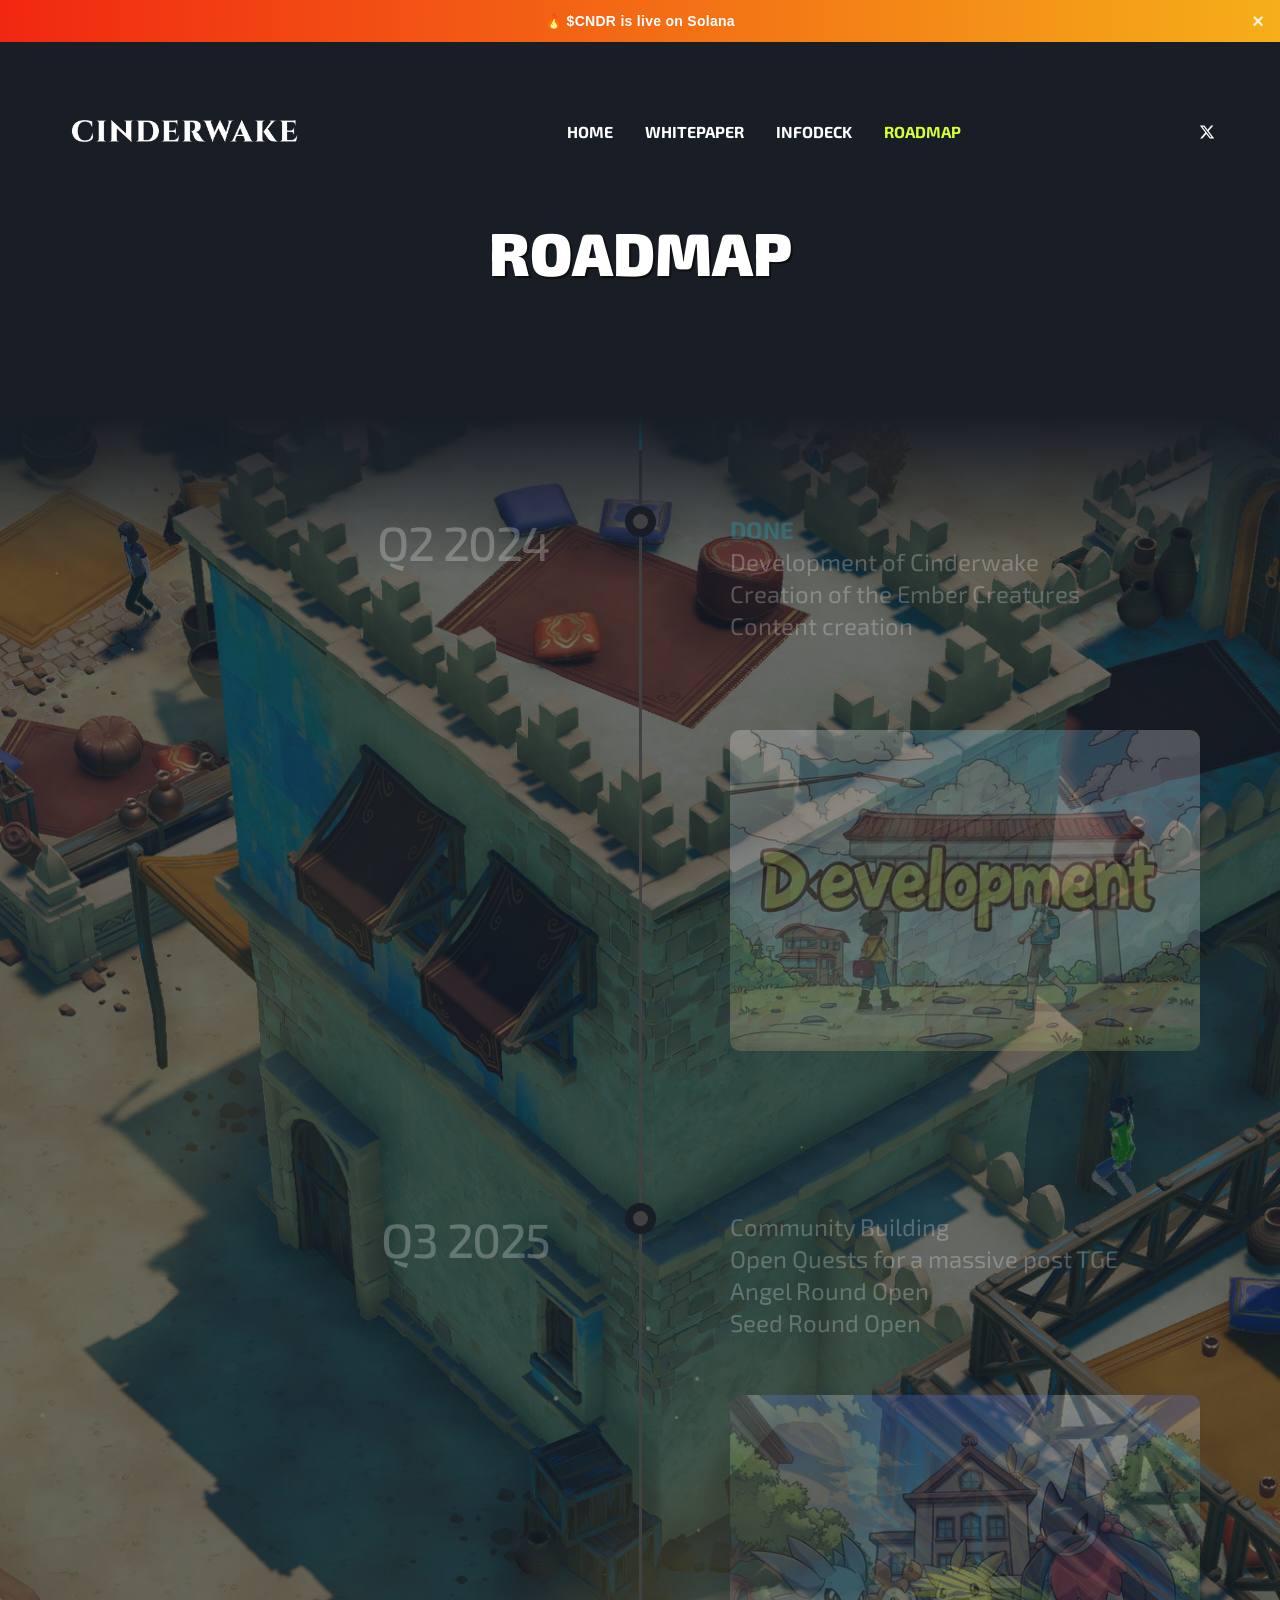
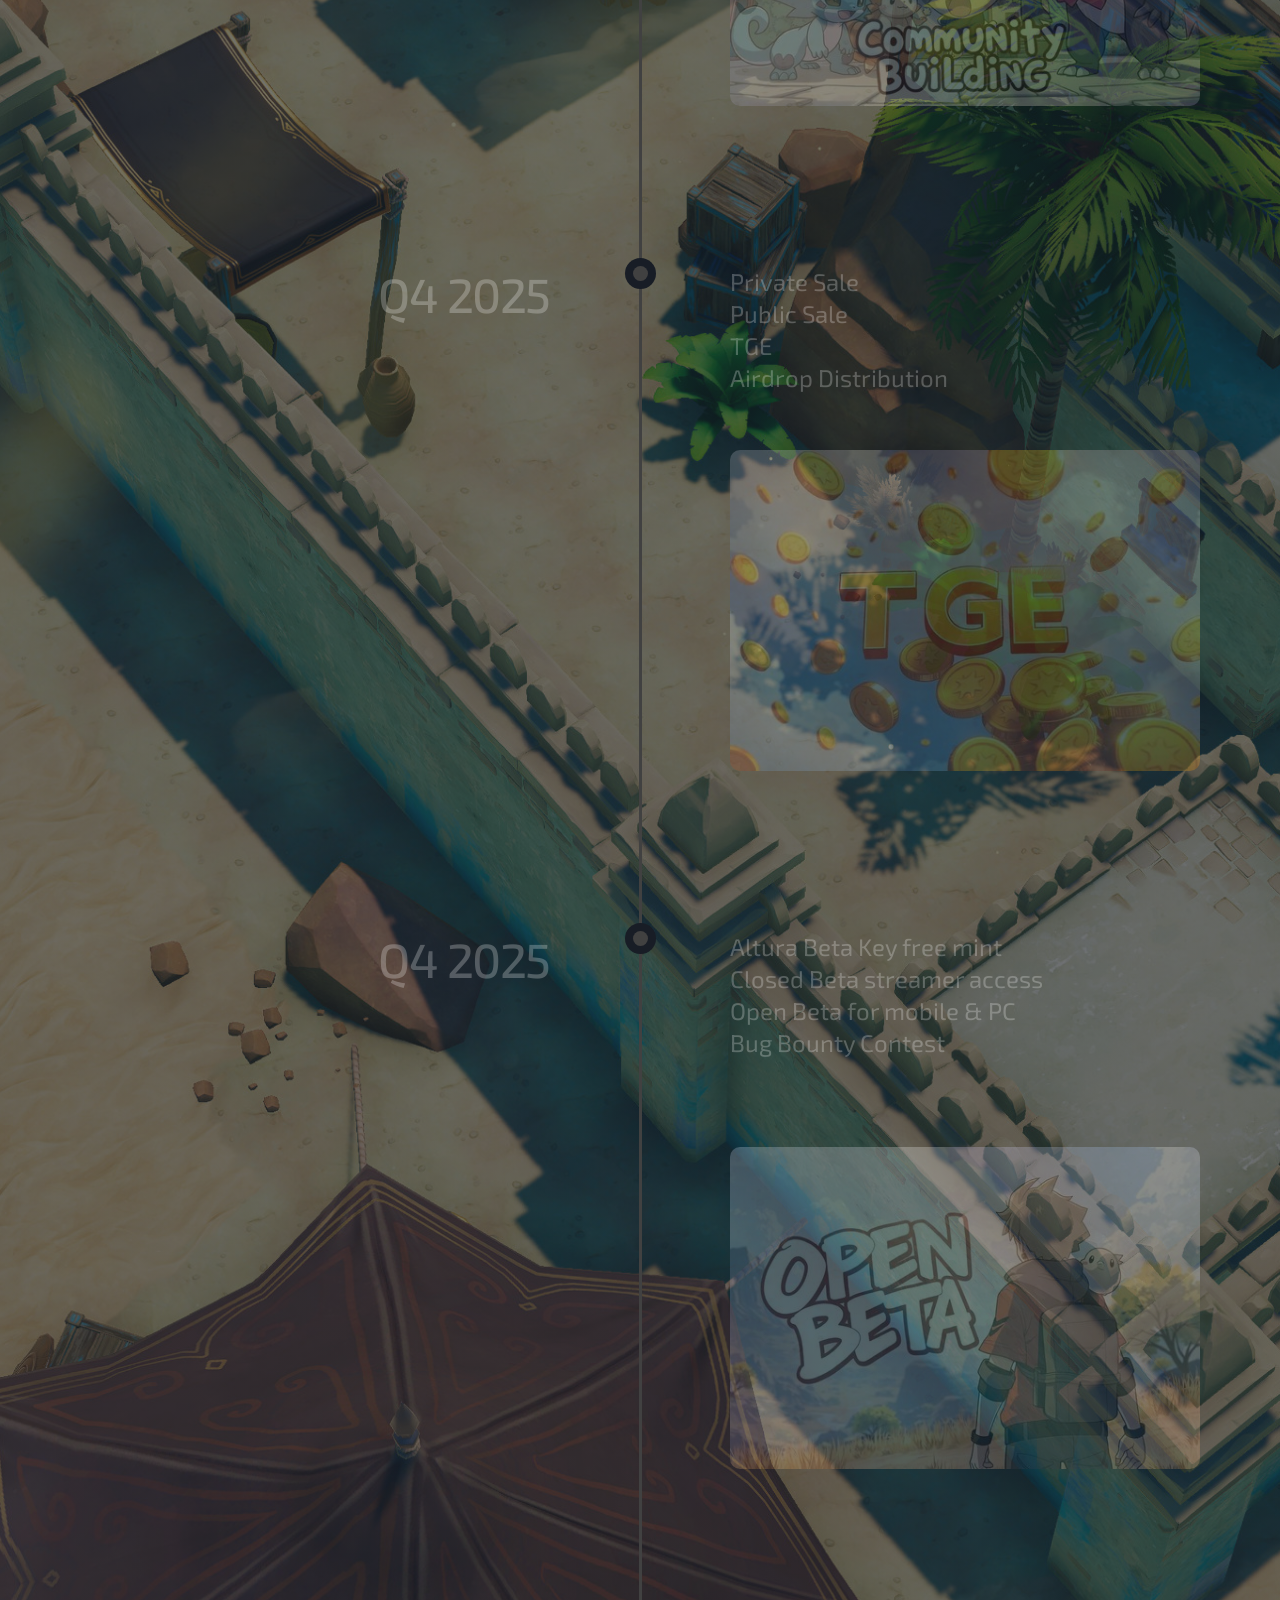
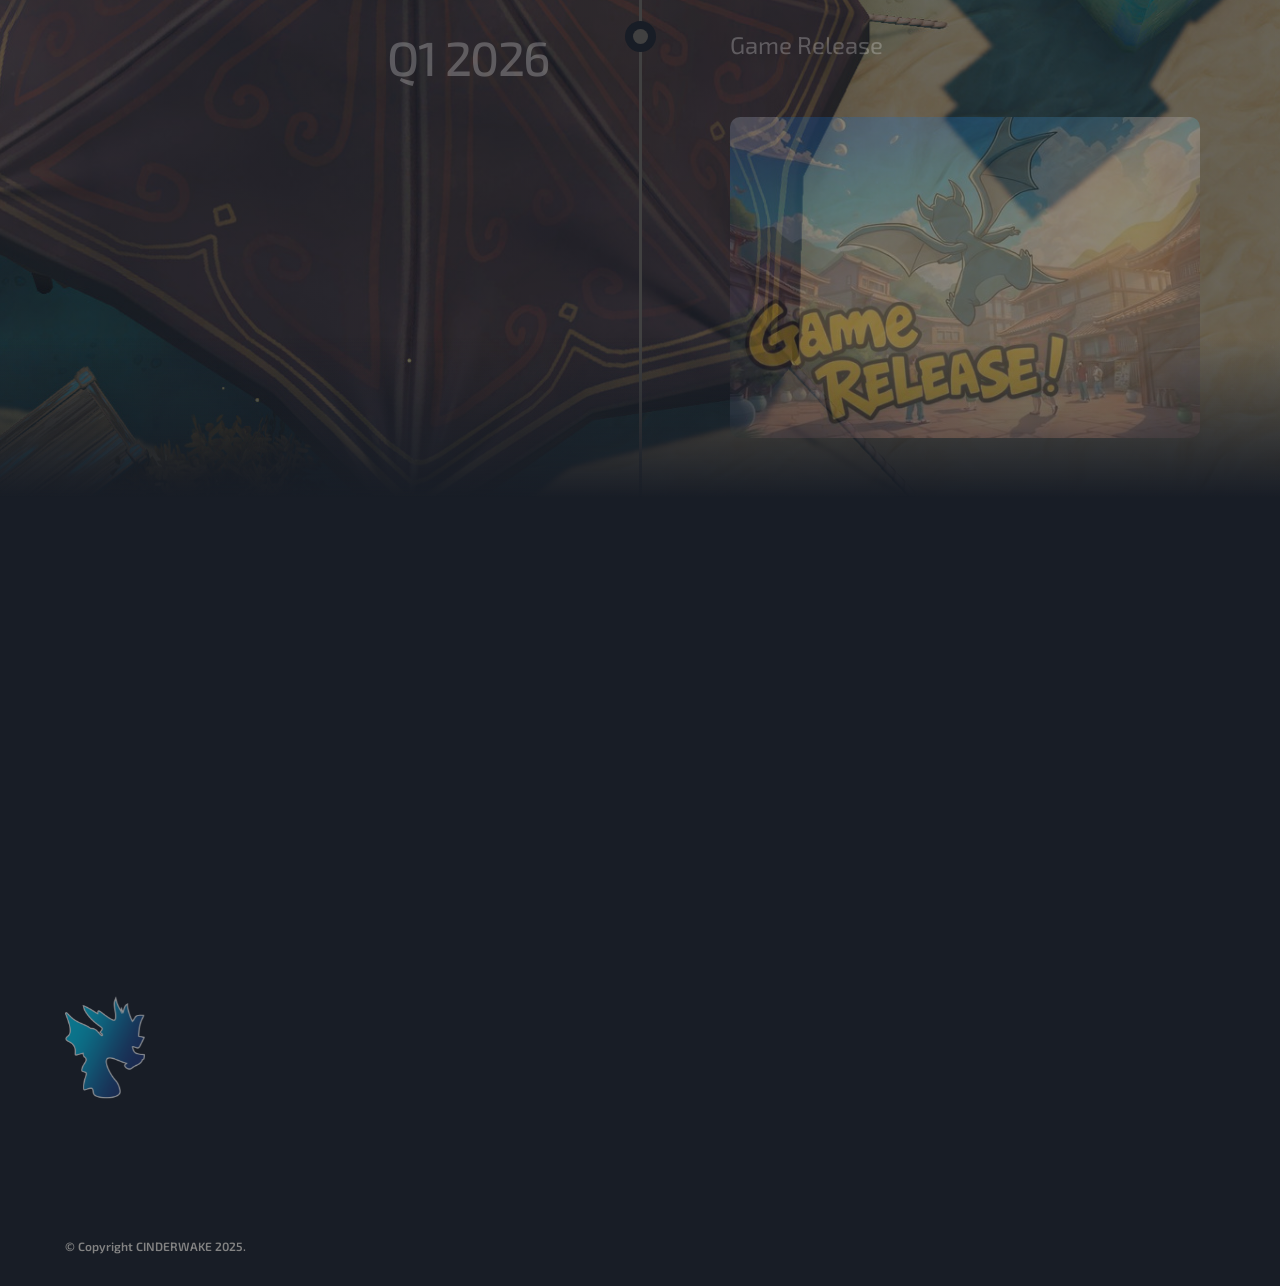
==== commit d9b7b9c8: "Banner: switch to ember/fire gradient style Change the announcement banner from the Solana purple/gr" ====
--- a/roadmap.html
+++ b/roadmap.html
@@ -1,13 +1,13 @@
 ﻿<!DOCTYPE html><!-- Last Published: Tue Apr 29 2025 11:38:27 GMT+0000 (Coordinated Universal Time) --><html data-wf-domain="www.emberlore.io" data-wf-page="6612eb48450f7fd06bae9f62" data-wf-site="65edb0c08d0f6e270a85b3d5" lang="en"><head><meta charset="utf-8"><link href="https://cdn.prod.website-files.com" rel="preconnect" crossorigin="anonymous"><title>Cinderwake: A story of dragons and myths.</title><meta content="Embark on an epic journey into Cinderwake, a captivating world where adventure knows no bounds. Explore diverse landscapes, tame mythical creatures, and master innovative game mechanics. Forge your legend and shape your destiny in this immersive gaming experience." name="description"><meta content="Cinderwake: A story of dragons and myths." property="og:title"><meta content="Embark on an epic journey into Cinderwake, a captivating world where adventure knows no bounds. Explore diverse landscapes, tame mythical creatures, and master innovative game mechanics. Forge your legend and shape your destiny in this immersive gaming experience." property="og:description"><meta content="https://cdn.prod.website-files.com/65edb0c08d0f6e270a85b3d5/65fad220a2b759b76d40ac30_emberlore-og.webp" property="og:image"><meta content="Cinderwake: A story of dragons and myths." name="twitter:title"><meta content="Embark on an epic journey into Cinderwake, a captivating world where adventure knows no bounds. Explore diverse landscapes, tame mythical creatures, and master innovative game mechanics. Forge your legend and shape your destiny in this immersive gaming experience." name="twitter:description"><meta content="https://cdn.prod.website-files.com/65edb0c08d0f6e270a85b3d5/65fad220a2b759b76d40ac30_emberlore-og.webp" name="twitter:image"><meta property="og:type" content="website"><meta content="summary_large_image" name="twitter:card"><meta content="width=device-width, initial-scale=1" name="viewport"><link href="65edb0c08d0f6e270a85b3d5/css/emberlore.webflow.shared.68fce3626.min.css" rel="stylesheet" type="text/css"><script type="text/javascript">!function(o,c){var n=c.documentElement,t=" w-mod-";n.className+=t+"js",("ontouchstart"in o||o.DocumentTouch&&c instanceof DocumentTouch)&&(n.className+=t+"touch")}(window,document);</script><link href="65edb0c08d0f6e270a85b3d5/65f2bbc84f11f84de644cb66_favicon.png" rel="shortcut icon" type="image/x-icon"><link href="65edb0c08d0f6e270a85b3d5/65f2bbcc927da76b420b9541_webclip.png" rel="apple-touch-icon"><!-- [Attributes by Finsweet] Disable scrolling -->
 <script defer="" src="npm/%40finsweet/attributes-scrolldisable%401/scrolldisable.js"></script></head><body><style>
 :root{--cndr-banner-h:42px}
-#cndr-solana-banner{position:relative;z-index:1000;display:flex;align-items:center;justify-content:center;gap:8px;height:var(--cndr-banner-h);padding:0 44px;box-sizing:border-box;font-family:Arial,Helvetica,system-ui,sans-serif;font-size:14px;font-weight:700;color:#fff;text-align:center;letter-spacing:.02em;background:linear-gradient(90deg,#9945FF 0%,#14F195 100%);overflow:hidden;white-space:nowrap;}
+#cndr-solana-banner{position:relative;z-index:1000;display:flex;align-items:center;justify-content:center;gap:8px;height:var(--cndr-banner-h);padding:0 44px;box-sizing:border-box;font-family:Arial,Helvetica,system-ui,sans-serif;font-size:14px;font-weight:700;color:#fff;text-align:center;letter-spacing:.02em;background:linear-gradient(90deg,#f12711 0%,#f5af19 100%);overflow:hidden;white-space:nowrap;}
 #cndr-solana-banner strong{font-weight:800}
 .nav_wrapper{top:var(--cndr-banner-h)!important}
 #cndr-solana-banner button{position:absolute;right:12px;top:50%;transform:translateY(-50%);background:transparent;border:0;color:#fff;font-size:20px;line-height:1;cursor:pointer;opacity:.85;padding:0 4px;}
 #cndr-solana-banner button:hover{opacity:1}
 </style>
-<div id="cndr-solana-banner" role="region" aria-label="Announcement"><span>🚀 <strong>$CNDR</strong> is live on Solana</span><button type="button" aria-label="Dismiss announcement" onclick="this.parentNode.style.display='none';document.documentElement.style.setProperty('--cndr-banner-h','0px');">×</button></div><div class="wrap is-roadmap"><div class="nav_wrapper"><div data-animation="default" class="nav_component w-nav" data-easing2="ease" fs-scrolldisable-element="smart-nav" data-easing="ease" data-collapse="medium" data-w-id="f334f4ee-39ba-2723-30ae-fa889d1e36ba" role="banner" data-duration="400"><div class="nav_container"><a href="index.htm" class="nav_logo-link w-nav-brand"><img src="65edb0c08d0f6e270a85b3d5/cinderwake-logo.png" loading="lazy" width="Auto" height="Auto" alt="" srcset="65edb0c08d0f6e270a85b3d5/cinderwake-logo.png 500w, 65edb0c08d0f6e270a85b3d5/cinderwake-logo.png 800w, 65edb0c08d0f6e270a85b3d5/cinderwake-logo.png 1080w, 65edb0c08d0f6e270a85b3d5/cinderwake-logo.png 1600w, 65edb0c08d0f6e270a85b3d5/cinderwake-logo.png 2400w" sizes="(max-width: 479px) 98vw, (max-width: 767px) 99vw, (max-width: 2400px) 100vw, 2400px" class="brand-image"></a><nav role="navigation" class="nav_menu w-nav-menu"><div class="nav_menu-left"><a href="index.htm" class="nav_link">Home</a><a href="#" onclick="return false;" title="Coming soon" target="_blank" class="soon-link w-inline-block"><div class="nav_link">Whitepaper</div></a><a href="#" onclick="return false;" title="Coming soon" class="nav_link">Infodeck</a><a href="roadmap.html" aria-current="page" class="nav_link w--current">Roadmap</a></div><div class="nav_menu-right is-tablet"><div class="nav_button-wrapper"><a href="https://x.com/cinderwakeio" target="_blank" class="opacity-hover w-inline-block"><div class="vectors-wrapper-3 w-embed"><svg xmlns="http://www.w3.org/2000/svg" viewbox="0 0 512 512"><!--!Font Awesome Free 6.5.1 by @fontawesome - https://fontawesome.com License - https://fontawesome.com/license/free Copyright 2024 Fonticons, Inc.--><path fill="currentColor" d="M389.2 48h70.6L305.6 224.2 487 464H345L233.7 318.6 106.5 464H35.8L200.7 275.5 26.8 48H172.4L272.9 180.9 389.2 48zM364.4 421.8h39.1L151.1 88h-42L364.4 421.8z"></path></svg></div></a></div></div></nav><div class="nav_menu-right is-desktop"><div class="nav_button-wrapper"><a href="https://x.com/cinderwakeio" target="_blank" class="opacity-hover w-inline-block"><div class="vectors-wrapper-3 w-embed"><svg xmlns="http://www.w3.org/2000/svg" viewbox="0 0 512 512"><!--!Font Awesome Free 6.5.1 by @fontawesome - https://fontawesome.com License - https://fontawesome.com/license/free Copyright 2024 Fonticons, Inc.--><path fill="currentColor" d="M389.2 48h70.6L305.6 224.2 487 464H345L233.7 318.6 106.5 464H35.8L200.7 275.5 26.8 48H172.4L272.9 180.9 389.2 48zM364.4 421.8h39.1L151.1 88h-42L364.4 421.8z"></path></svg></div></a></div></div><div class="nav_menu-button w-nav-button"><div class="menu-icon_component"><div class="menu-icon_line-top"></div><div class="menu-icon_line-middle"><div class="menu-icon_line-middle-inner"></div></div><div class="menu-icon_line-bottom"></div></div></div></div></div></div><div class="section-timeline-heading"><div class="container"><div class="padding-vertical-large"><div class="timeline-main_heading-wrapper"><div class="margin-bottom-medium"><h1 class="h1 uppercase text-white is-shadow fade-in-200">Roadmap</h1></div><div class="text-2xl font-black text-white max-700 is-shadow fade-in-300 hide">Cinderwake, a crossplay mobile game, immerses players in an open world ripe for exploration.</div></div></div></div></div><div class="section-timeline"><div class="overlay-fade-bottom"></div><div class="overlay-fade-top"></div><div class="container"><div class="timeline_component"><div class="timeline_progress"><div class="timeline_progress-bar"></div></div><div data-w-id="f598eb9b-3ac3-5f23-0cc0-b1598bd8a2d6" class="timeline_item"><div id="w-node-f598eb9b-3ac3-5f23-0cc0-b1598bd8a2d7-6bae9f62" class="timeline_left"><div class="timeline_date-text">Q2 2024</div></div><div id="w-node-f598eb9b-3ac3-5f23-0cc0-b1598bd8a2da-6bae9f62" class="timeline_centre"><div class="timeline_circle"></div></div><div id="w-node-f598eb9b-3ac3-5f23-0cc0-b1598bd8a2dc-6bae9f62" class="timeline_right"><div class="margin-bottom-xlarge"><div class="text-2xl font-black text-white max-700"><strong class="bold-text">DONE<br></strong>Development of Cinderwake<br>Creation of the Ember Creatures<br>Content creation<br><br></div></div><div class="timeline_image-wrapper"><img src="65edb0c08d0f6e270a85b3d5/66e434038d9d318dfdad5cd0_pikaso_texttoimage_cartoon-anime-style-the-text-development-written.jpeg" loading="lazy" width="480" sizes="(max-width: 479px) 100vw, 480px" alt="" srcset="65edb0c08d0f6e270a85b3d5/66e434038d9d318dfdad5cd0_pikaso_texttoimage_cartoon-anime-style-the-text-development-written-p-500.jpeg 500w, 65edb0c08d0f6e270a85b3d5/66e434038d9d318dfdad5cd0_pikaso_texttoimage_cartoon-anime-style-the-text-development-written-p-800.jpeg 800w, 65edb0c08d0f6e270a85b3d5/66e434038d9d318dfdad5cd0_pikaso_texttoimage_cartoon-anime-style-the-text-development-written-p-1080.jpeg 1080w, 65edb0c08d0f6e270a85b3d5/66e434038d9d318dfdad5cd0_pikaso_texttoimage_cartoon-anime-style-the-text-development-written.jpeg 1216w"></div></div></div><div data-w-id="52b753d2-a385-c561-7b0c-c6ce01f4a309" class="timeline_item"><div id="w-node-_52b753d2-a385-c561-7b0c-c6ce01f4a30a-6bae9f62" class="timeline_left"><div class="timeline_date-text">Q3 2025</div></div><div id="w-node-_52b753d2-a385-c561-7b0c-c6ce01f4a30d-6bae9f62" class="timeline_centre"><div class="timeline_circle"></div></div><div id="w-node-_52b753d2-a385-c561-7b0c-c6ce01f4a30f-6bae9f62" class="timeline_right"><div class="margin-bottom-xlarge"><div class="text-2xl font-black text-white max-700">Community Building<br>Open Quests for a massive post TGE <br>Angel Round Open<br>Seed Round Open  <br></div></div><div class="timeline_image-wrapper"><img src="65edb0c08d0f6e270a85b3d5/66e4375e30d5f2bd68a80fdd_pikaso_texttoimage_cartoon-anime-style-pokemon-like-creatures-tamers-%20%281%29.jpeg" loading="lazy" width="480" sizes="(max-width: 479px) 100vw, 480px" alt="" srcset="65edb0c08d0f6e270a85b3d5/66e4375e30d5f2bd68a80fdd_pikaso_texttoimage_cartoon-anime-style-pokemon-like-creatures-tamers-%20%281%29-p-500.jpeg 500w, 65edb0c08d0f6e270a85b3d5/66e4375e30d5f2bd68a80fdd_pikaso_texttoimage_cartoon-anime-style-pokemon-like-creatures-tamers-%20%281%29-p-800.jpeg 800w, 65edb0c08d0f6e270a85b3d5/66e4375e30d5f2bd68a80fdd_pikaso_texttoimage_cartoon-anime-style-pokemon-like-creatures-tamers-%20%281%29-p-1080.jpeg 1080w, 65edb0c08d0f6e270a85b3d5/66e4375e30d5f2bd68a80fdd_pikaso_texttoimage_cartoon-anime-style-pokemon-like-creatures-tamers-%20%281%29.jpeg 1216w"></div></div></div><div data-w-id="fb2a8386-4f6d-0e5f-ca7f-9562b5415572" class="timeline_item"><div id="w-node-fb2a8386-4f6d-0e5f-ca7f-9562b5415573-6bae9f62" class="timeline_left"><div class="timeline_date-text">Q4 2025</div></div><div id="w-node-fb2a8386-4f6d-0e5f-ca7f-9562b5415576-6bae9f62" class="timeline_centre"><div class="timeline_circle"></div></div><div id="w-node-fb2a8386-4f6d-0e5f-ca7f-9562b5415578-6bae9f62" class="timeline_right"><div class="margin-bottom-xlarge"><div class="text-2xl font-black text-white max-700">Private Sale<br>Public Sale<br>TGE<br>Airdrop Distribution<br></div></div><div class="timeline_image-wrapper"><img src="65edb0c08d0f6e270a85b3d5/66e437f4d827fdf0c447651d_pikaso_texttoimage_cartoon-anime-style-coins-flying-the-text-TGE-writ.jpeg" loading="lazy" width="480" sizes="(max-width: 479px) 100vw, 480px" alt="" srcset="65edb0c08d0f6e270a85b3d5/66e437f4d827fdf0c447651d_pikaso_texttoimage_cartoon-anime-style-coins-flying-the-text-TGE-writ-p-500.jpeg 500w, 65edb0c08d0f6e270a85b3d5/66e437f4d827fdf0c447651d_pikaso_texttoimage_cartoon-anime-style-coins-flying-the-text-TGE-writ-p-800.jpeg 800w, 65edb0c08d0f6e270a85b3d5/66e437f4d827fdf0c447651d_pikaso_texttoimage_cartoon-anime-style-coins-flying-the-text-TGE-writ-p-1080.jpeg 1080w, 65edb0c08d0f6e270a85b3d5/66e437f4d827fdf0c447651d_pikaso_texttoimage_cartoon-anime-style-coins-flying-the-text-TGE-writ.jpeg 1216w"></div></div></div><div data-w-id="657e2083-3b31-bb04-ebbe-5935aabd07f8" class="timeline_item"><div id="w-node-_657e2083-3b31-bb04-ebbe-5935aabd07f9-6bae9f62" class="timeline_left"><div class="timeline_date-text">Q4 2025</div></div><div id="w-node-_657e2083-3b31-bb04-ebbe-5935aabd07fc-6bae9f62" class="timeline_centre"><div class="timeline_circle"></div></div><div id="w-node-_657e2083-3b31-bb04-ebbe-5935aabd07fe-6bae9f62" class="timeline_right"><div class="margin-bottom-xlarge"><div class="text-2xl font-black text-white max-700">Altura Beta Key free mint<br>Closed Beta streamer access<br>Open Beta for mobile &amp; PC<br>Bug Bounty Contest<br>‍</div></div><div class="timeline_image-wrapper"><img src="65edb0c08d0f6e270a85b3d5/66e43a5238f781be1020b7a4_pikaso_texttoimage_cartoon-anime-style-player-with-baby-pokemon-creat%20%281%29.jpeg" loading="lazy" width="480" sizes="(max-width: 479px) 100vw, 480px" alt="" srcset="65edb0c08d0f6e270a85b3d5/66e43a5238f781be1020b7a4_pikaso_texttoimage_cartoon-anime-style-player-with-baby-pokemon-creat%20%281%29-p-500.jpeg 500w, 65edb0c08d0f6e270a85b3d5/66e43a5238f781be1020b7a4_pikaso_texttoimage_cartoon-anime-style-player-with-baby-pokemon-creat%20%281%29-p-800.jpeg 800w, 65edb0c08d0f6e270a85b3d5/66e43a5238f781be1020b7a4_pikaso_texttoimage_cartoon-anime-style-player-with-baby-pokemon-creat%20%281%29-p-1080.jpeg 1080w, 65edb0c08d0f6e270a85b3d5/66e43a5238f781be1020b7a4_pikaso_texttoimage_cartoon-anime-style-player-with-baby-pokemon-creat%20%281%29.jpeg 1216w"></div></div></div><div data-w-id="8124001e-5a3d-9c7e-6626-b7a7f5ca1448" class="timeline_item"><div id="w-node-_8124001e-5a3d-9c7e-6626-b7a7f5ca1449-6bae9f62" class="timeline_left"><div class="timeline_date-text">Q1 2026</div></div><div id="w-node-_8124001e-5a3d-9c7e-6626-b7a7f5ca144c-6bae9f62" class="timeline_centre"><div class="timeline_circle"></div></div><div id="w-node-_8124001e-5a3d-9c7e-6626-b7a7f5ca144e-6bae9f62" class="timeline_right"><div class="margin-bottom-xlarge"><div class="text-2xl font-black text-white max-700">Game Release</div></div><div class="timeline_image-wrapper"><img src="65edb0c08d0f6e270a85b3d5/66e43b768213e007e85223b6_pikaso_texttoimage_cartoon-anime-style-party-in-ancient-Japanese-town.jpeg" loading="lazy" width="480" sizes="(max-width: 479px) 100vw, 480px" alt="" srcset="65edb0c08d0f6e270a85b3d5/66e43b768213e007e85223b6_pikaso_texttoimage_cartoon-anime-style-party-in-ancient-Japanese-town-p-500.jpeg 500w, 65edb0c08d0f6e270a85b3d5/66e43b768213e007e85223b6_pikaso_texttoimage_cartoon-anime-style-party-in-ancient-Japanese-town-p-800.jpeg 800w, 65edb0c08d0f6e270a85b3d5/66e43b768213e007e85223b6_pikaso_texttoimage_cartoon-anime-style-party-in-ancient-Japanese-town-p-1080.jpeg 1080w, 65edb0c08d0f6e270a85b3d5/66e43b768213e007e85223b6_pikaso_texttoimage_cartoon-anime-style-party-in-ancient-Japanese-town.jpeg 1216w"></div></div></div><div></div></div></div></div><section class="section"><div class="w-layout-blockcontainer container w-container"><div class="section-news"><div class="ads-block"><div class="max-625"><div class="text-center"><p class="text-3xl font-black uppercase text-white weight-700 fade-in-200">Stay up to date by following our socials!</p></div></div><div class="download-apps fade-in-300"></div></div></div></div></section><div class="footer"><div class="container is-footer"><div class="footer-content"><div class="footer-column"><div class="logo"><a href="index.htm" class="fade-in-100 w-inline-block"><img src="65edb0c08d0f6e270a85b3d5/65edf3df8883cfba23c4cc61_head%202.png" loading="lazy" width="150.79844665527344" height="70.2705307006836" alt="" srcset="65edb0c08d0f6e270a85b3d5/65edf3df8883cfba23c4cc61_head%202-p-500.png 500w, 65edb0c08d0f6e270a85b3d5/65edf3df8883cfba23c4cc61_head%202-p-800.png 800w, 65edb0c08d0f6e270a85b3d5/65edf3df8883cfba23c4cc61_head%202-p-1080.png 1080w, 65edb0c08d0f6e270a85b3d5/65edf3df8883cfba23c4cc61_head%202-p-1600.png 1600w, 65edb0c08d0f6e270a85b3d5/65edf3df8883cfba23c4cc61_head%202-p-2000.png 2000w, 65edb0c08d0f6e270a85b3d5/65edf3df8883cfba23c4cc61_head%202-p-2600.png 2600w, 65edb0c08d0f6e270a85b3d5/65edf3df8883cfba23c4cc61_head%202.png 3199w" sizes="150.796875px" class="footer-brand-logo"></a></div><div class="footer-menu-links fade-in-400"><a href="index.htm" class="opacity-hover w-inline-block"><div class="footer-link">Home</div></a><a data-w-id="b6670993-d872-7fd7-d402-59e4d78cd93d" href="#" onclick="return false;" title="Coming soon" target="_blank" class="footer-link-soon w-inline-block"><div class="footer-link">Whitepaper</div></a><a href="#" onclick="return false;" title="Coming soon" class="opacity-hover w-inline-block"><div class="footer-link">Infodeck</div></a><a href="roadmap.html" aria-current="page" class="opacity-hover w-inline-block w--current"><div class="footer-link">Roadmap</div></a></div><div class="footer-social-links fade-in-500"><a href="https://x.com/cinderwakeio" target="_blank" class="social-media-link opacity-hover"><img src="65edb0c08d0f6e270a85b3d5/65edb0c08d0f6e270a85b46f_Vectors-Wrapper.svg" loading="lazy" width="18.628662109375" height="14.470244407653809" alt="" class="vectors-wrapper-52"></a></div><div class="divider-footer-gradient fade-in-600"></div><div class="website-copy"><p class="text-xs font-semibold text-grey">© Copyright CINDERWAKE 2025. </p></div></div></div></div><div data-w-id="f4044516-5339-81cd-c747-863c28a17144" class="walking-wrappper"><img src="65edb0c08d0f6e270a85b3d5/65febe58690b558ee5e28cb8_gifmaker_me.gif" loading="lazy" alt="" class="walking-in"></div></div></div><script src="js/jquery-3.5.1.min.dc5e7f18c8.js?site=65edb0c08d0f6e270a85b3d5" type="text/javascript" integrity="sha256-9/aliU8dGd2tb6OSsuzixeV4y/faTqgFtohetphbbj0=" crossorigin="anonymous"></script><script src="65edb0c08d0f6e270a85b3d5/js/webflow.schunk.4a394eb5af8156f2.js" type="text/javascript"></script><script src="65edb0c08d0f6e270a85b3d5/js/webflow.schunk.88e7e05d22144a74.js" type="text/javascript"></script><script src="65edb0c08d0f6e270a85b3d5/js/webflow.f52cdfb4.03f10e0a35a5067b.js" type="text/javascript"></script><script>
+<div id="cndr-solana-banner" role="region" aria-label="Announcement"><span>🔥 <strong>$CNDR</strong> is live on Solana</span><button type="button" aria-label="Dismiss announcement" onclick="this.parentNode.style.display='none';document.documentElement.style.setProperty('--cndr-banner-h','0px');">×</button></div><div class="wrap is-roadmap"><div class="nav_wrapper"><div data-animation="default" class="nav_component w-nav" data-easing2="ease" fs-scrolldisable-element="smart-nav" data-easing="ease" data-collapse="medium" data-w-id="f334f4ee-39ba-2723-30ae-fa889d1e36ba" role="banner" data-duration="400"><div class="nav_container"><a href="index.htm" class="nav_logo-link w-nav-brand"><img src="65edb0c08d0f6e270a85b3d5/cinderwake-logo.png" loading="lazy" width="Auto" height="Auto" alt="" srcset="65edb0c08d0f6e270a85b3d5/cinderwake-logo.png 500w, 65edb0c08d0f6e270a85b3d5/cinderwake-logo.png 800w, 65edb0c08d0f6e270a85b3d5/cinderwake-logo.png 1080w, 65edb0c08d0f6e270a85b3d5/cinderwake-logo.png 1600w, 65edb0c08d0f6e270a85b3d5/cinderwake-logo.png 2400w" sizes="(max-width: 479px) 98vw, (max-width: 767px) 99vw, (max-width: 2400px) 100vw, 2400px" class="brand-image"></a><nav role="navigation" class="nav_menu w-nav-menu"><div class="nav_menu-left"><a href="index.htm" class="nav_link">Home</a><a href="#" onclick="return false;" title="Coming soon" target="_blank" class="soon-link w-inline-block"><div class="nav_link">Whitepaper</div></a><a href="#" onclick="return false;" title="Coming soon" class="nav_link">Infodeck</a><a href="roadmap.html" aria-current="page" class="nav_link w--current">Roadmap</a></div><div class="nav_menu-right is-tablet"><div class="nav_button-wrapper"><a href="https://x.com/cinderwakeio" target="_blank" class="opacity-hover w-inline-block"><div class="vectors-wrapper-3 w-embed"><svg xmlns="http://www.w3.org/2000/svg" viewbox="0 0 512 512"><!--!Font Awesome Free 6.5.1 by @fontawesome - https://fontawesome.com License - https://fontawesome.com/license/free Copyright 2024 Fonticons, Inc.--><path fill="currentColor" d="M389.2 48h70.6L305.6 224.2 487 464H345L233.7 318.6 106.5 464H35.8L200.7 275.5 26.8 48H172.4L272.9 180.9 389.2 48zM364.4 421.8h39.1L151.1 88h-42L364.4 421.8z"></path></svg></div></a></div></div></nav><div class="nav_menu-right is-desktop"><div class="nav_button-wrapper"><a href="https://x.com/cinderwakeio" target="_blank" class="opacity-hover w-inline-block"><div class="vectors-wrapper-3 w-embed"><svg xmlns="http://www.w3.org/2000/svg" viewbox="0 0 512 512"><!--!Font Awesome Free 6.5.1 by @fontawesome - https://fontawesome.com License - https://fontawesome.com/license/free Copyright 2024 Fonticons, Inc.--><path fill="currentColor" d="M389.2 48h70.6L305.6 224.2 487 464H345L233.7 318.6 106.5 464H35.8L200.7 275.5 26.8 48H172.4L272.9 180.9 389.2 48zM364.4 421.8h39.1L151.1 88h-42L364.4 421.8z"></path></svg></div></a></div></div><div class="nav_menu-button w-nav-button"><div class="menu-icon_component"><div class="menu-icon_line-top"></div><div class="menu-icon_line-middle"><div class="menu-icon_line-middle-inner"></div></div><div class="menu-icon_line-bottom"></div></div></div></div></div></div><div class="section-timeline-heading"><div class="container"><div class="padding-vertical-large"><div class="timeline-main_heading-wrapper"><div class="margin-bottom-medium"><h1 class="h1 uppercase text-white is-shadow fade-in-200">Roadmap</h1></div><div class="text-2xl font-black text-white max-700 is-shadow fade-in-300 hide">Cinderwake, a crossplay mobile game, immerses players in an open world ripe for exploration.</div></div></div></div></div><div class="section-timeline"><div class="overlay-fade-bottom"></div><div class="overlay-fade-top"></div><div class="container"><div class="timeline_component"><div class="timeline_progress"><div class="timeline_progress-bar"></div></div><div data-w-id="f598eb9b-3ac3-5f23-0cc0-b1598bd8a2d6" class="timeline_item"><div id="w-node-f598eb9b-3ac3-5f23-0cc0-b1598bd8a2d7-6bae9f62" class="timeline_left"><div class="timeline_date-text">Q2 2024</div></div><div id="w-node-f598eb9b-3ac3-5f23-0cc0-b1598bd8a2da-6bae9f62" class="timeline_centre"><div class="timeline_circle"></div></div><div id="w-node-f598eb9b-3ac3-5f23-0cc0-b1598bd8a2dc-6bae9f62" class="timeline_right"><div class="margin-bottom-xlarge"><div class="text-2xl font-black text-white max-700"><strong class="bold-text">DONE<br></strong>Development of Cinderwake<br>Creation of the Ember Creatures<br>Content creation<br><br></div></div><div class="timeline_image-wrapper"><img src="65edb0c08d0f6e270a85b3d5/66e434038d9d318dfdad5cd0_pikaso_texttoimage_cartoon-anime-style-the-text-development-written.jpeg" loading="lazy" width="480" sizes="(max-width: 479px) 100vw, 480px" alt="" srcset="65edb0c08d0f6e270a85b3d5/66e434038d9d318dfdad5cd0_pikaso_texttoimage_cartoon-anime-style-the-text-development-written-p-500.jpeg 500w, 65edb0c08d0f6e270a85b3d5/66e434038d9d318dfdad5cd0_pikaso_texttoimage_cartoon-anime-style-the-text-development-written-p-800.jpeg 800w, 65edb0c08d0f6e270a85b3d5/66e434038d9d318dfdad5cd0_pikaso_texttoimage_cartoon-anime-style-the-text-development-written-p-1080.jpeg 1080w, 65edb0c08d0f6e270a85b3d5/66e434038d9d318dfdad5cd0_pikaso_texttoimage_cartoon-anime-style-the-text-development-written.jpeg 1216w"></div></div></div><div data-w-id="52b753d2-a385-c561-7b0c-c6ce01f4a309" class="timeline_item"><div id="w-node-_52b753d2-a385-c561-7b0c-c6ce01f4a30a-6bae9f62" class="timeline_left"><div class="timeline_date-text">Q3 2025</div></div><div id="w-node-_52b753d2-a385-c561-7b0c-c6ce01f4a30d-6bae9f62" class="timeline_centre"><div class="timeline_circle"></div></div><div id="w-node-_52b753d2-a385-c561-7b0c-c6ce01f4a30f-6bae9f62" class="timeline_right"><div class="margin-bottom-xlarge"><div class="text-2xl font-black text-white max-700">Community Building<br>Open Quests for a massive post TGE <br>Angel Round Open<br>Seed Round Open  <br></div></div><div class="timeline_image-wrapper"><img src="65edb0c08d0f6e270a85b3d5/66e4375e30d5f2bd68a80fdd_pikaso_texttoimage_cartoon-anime-style-pokemon-like-creatures-tamers-%20%281%29.jpeg" loading="lazy" width="480" sizes="(max-width: 479px) 100vw, 480px" alt="" srcset="65edb0c08d0f6e270a85b3d5/66e4375e30d5f2bd68a80fdd_pikaso_texttoimage_cartoon-anime-style-pokemon-like-creatures-tamers-%20%281%29-p-500.jpeg 500w, 65edb0c08d0f6e270a85b3d5/66e4375e30d5f2bd68a80fdd_pikaso_texttoimage_cartoon-anime-style-pokemon-like-creatures-tamers-%20%281%29-p-800.jpeg 800w, 65edb0c08d0f6e270a85b3d5/66e4375e30d5f2bd68a80fdd_pikaso_texttoimage_cartoon-anime-style-pokemon-like-creatures-tamers-%20%281%29-p-1080.jpeg 1080w, 65edb0c08d0f6e270a85b3d5/66e4375e30d5f2bd68a80fdd_pikaso_texttoimage_cartoon-anime-style-pokemon-like-creatures-tamers-%20%281%29.jpeg 1216w"></div></div></div><div data-w-id="fb2a8386-4f6d-0e5f-ca7f-9562b5415572" class="timeline_item"><div id="w-node-fb2a8386-4f6d-0e5f-ca7f-9562b5415573-6bae9f62" class="timeline_left"><div class="timeline_date-text">Q4 2025</div></div><div id="w-node-fb2a8386-4f6d-0e5f-ca7f-9562b5415576-6bae9f62" class="timeline_centre"><div class="timeline_circle"></div></div><div id="w-node-fb2a8386-4f6d-0e5f-ca7f-9562b5415578-6bae9f62" class="timeline_right"><div class="margin-bottom-xlarge"><div class="text-2xl font-black text-white max-700">Private Sale<br>Public Sale<br>TGE<br>Airdrop Distribution<br></div></div><div class="timeline_image-wrapper"><img src="65edb0c08d0f6e270a85b3d5/66e437f4d827fdf0c447651d_pikaso_texttoimage_cartoon-anime-style-coins-flying-the-text-TGE-writ.jpeg" loading="lazy" width="480" sizes="(max-width: 479px) 100vw, 480px" alt="" srcset="65edb0c08d0f6e270a85b3d5/66e437f4d827fdf0c447651d_pikaso_texttoimage_cartoon-anime-style-coins-flying-the-text-TGE-writ-p-500.jpeg 500w, 65edb0c08d0f6e270a85b3d5/66e437f4d827fdf0c447651d_pikaso_texttoimage_cartoon-anime-style-coins-flying-the-text-TGE-writ-p-800.jpeg 800w, 65edb0c08d0f6e270a85b3d5/66e437f4d827fdf0c447651d_pikaso_texttoimage_cartoon-anime-style-coins-flying-the-text-TGE-writ-p-1080.jpeg 1080w, 65edb0c08d0f6e270a85b3d5/66e437f4d827fdf0c447651d_pikaso_texttoimage_cartoon-anime-style-coins-flying-the-text-TGE-writ.jpeg 1216w"></div></div></div><div data-w-id="657e2083-3b31-bb04-ebbe-5935aabd07f8" class="timeline_item"><div id="w-node-_657e2083-3b31-bb04-ebbe-5935aabd07f9-6bae9f62" class="timeline_left"><div class="timeline_date-text">Q4 2025</div></div><div id="w-node-_657e2083-3b31-bb04-ebbe-5935aabd07fc-6bae9f62" class="timeline_centre"><div class="timeline_circle"></div></div><div id="w-node-_657e2083-3b31-bb04-ebbe-5935aabd07fe-6bae9f62" class="timeline_right"><div class="margin-bottom-xlarge"><div class="text-2xl font-black text-white max-700">Altura Beta Key free mint<br>Closed Beta streamer access<br>Open Beta for mobile &amp; PC<br>Bug Bounty Contest<br>‍</div></div><div class="timeline_image-wrapper"><img src="65edb0c08d0f6e270a85b3d5/66e43a5238f781be1020b7a4_pikaso_texttoimage_cartoon-anime-style-player-with-baby-pokemon-creat%20%281%29.jpeg" loading="lazy" width="480" sizes="(max-width: 479px) 100vw, 480px" alt="" srcset="65edb0c08d0f6e270a85b3d5/66e43a5238f781be1020b7a4_pikaso_texttoimage_cartoon-anime-style-player-with-baby-pokemon-creat%20%281%29-p-500.jpeg 500w, 65edb0c08d0f6e270a85b3d5/66e43a5238f781be1020b7a4_pikaso_texttoimage_cartoon-anime-style-player-with-baby-pokemon-creat%20%281%29-p-800.jpeg 800w, 65edb0c08d0f6e270a85b3d5/66e43a5238f781be1020b7a4_pikaso_texttoimage_cartoon-anime-style-player-with-baby-pokemon-creat%20%281%29-p-1080.jpeg 1080w, 65edb0c08d0f6e270a85b3d5/66e43a5238f781be1020b7a4_pikaso_texttoimage_cartoon-anime-style-player-with-baby-pokemon-creat%20%281%29.jpeg 1216w"></div></div></div><div data-w-id="8124001e-5a3d-9c7e-6626-b7a7f5ca1448" class="timeline_item"><div id="w-node-_8124001e-5a3d-9c7e-6626-b7a7f5ca1449-6bae9f62" class="timeline_left"><div class="timeline_date-text">Q1 2026</div></div><div id="w-node-_8124001e-5a3d-9c7e-6626-b7a7f5ca144c-6bae9f62" class="timeline_centre"><div class="timeline_circle"></div></div><div id="w-node-_8124001e-5a3d-9c7e-6626-b7a7f5ca144e-6bae9f62" class="timeline_right"><div class="margin-bottom-xlarge"><div class="text-2xl font-black text-white max-700">Game Release</div></div><div class="timeline_image-wrapper"><img src="65edb0c08d0f6e270a85b3d5/66e43b768213e007e85223b6_pikaso_texttoimage_cartoon-anime-style-party-in-ancient-Japanese-town.jpeg" loading="lazy" width="480" sizes="(max-width: 479px) 100vw, 480px" alt="" srcset="65edb0c08d0f6e270a85b3d5/66e43b768213e007e85223b6_pikaso_texttoimage_cartoon-anime-style-party-in-ancient-Japanese-town-p-500.jpeg 500w, 65edb0c08d0f6e270a85b3d5/66e43b768213e007e85223b6_pikaso_texttoimage_cartoon-anime-style-party-in-ancient-Japanese-town-p-800.jpeg 800w, 65edb0c08d0f6e270a85b3d5/66e43b768213e007e85223b6_pikaso_texttoimage_cartoon-anime-style-party-in-ancient-Japanese-town-p-1080.jpeg 1080w, 65edb0c08d0f6e270a85b3d5/66e43b768213e007e85223b6_pikaso_texttoimage_cartoon-anime-style-party-in-ancient-Japanese-town.jpeg 1216w"></div></div></div><div></div></div></div></div><section class="section"><div class="w-layout-blockcontainer container w-container"><div class="section-news"><div class="ads-block"><div class="max-625"><div class="text-center"><p class="text-3xl font-black uppercase text-white weight-700 fade-in-200">Stay up to date by following our socials!</p></div></div><div class="download-apps fade-in-300"></div></div></div></div></section><div class="footer"><div class="container is-footer"><div class="footer-content"><div class="footer-column"><div class="logo"><a href="index.htm" class="fade-in-100 w-inline-block"><img src="65edb0c08d0f6e270a85b3d5/65edf3df8883cfba23c4cc61_head%202.png" loading="lazy" width="150.79844665527344" height="70.2705307006836" alt="" srcset="65edb0c08d0f6e270a85b3d5/65edf3df8883cfba23c4cc61_head%202-p-500.png 500w, 65edb0c08d0f6e270a85b3d5/65edf3df8883cfba23c4cc61_head%202-p-800.png 800w, 65edb0c08d0f6e270a85b3d5/65edf3df8883cfba23c4cc61_head%202-p-1080.png 1080w, 65edb0c08d0f6e270a85b3d5/65edf3df8883cfba23c4cc61_head%202-p-1600.png 1600w, 65edb0c08d0f6e270a85b3d5/65edf3df8883cfba23c4cc61_head%202-p-2000.png 2000w, 65edb0c08d0f6e270a85b3d5/65edf3df8883cfba23c4cc61_head%202-p-2600.png 2600w, 65edb0c08d0f6e270a85b3d5/65edf3df8883cfba23c4cc61_head%202.png 3199w" sizes="150.796875px" class="footer-brand-logo"></a></div><div class="footer-menu-links fade-in-400"><a href="index.htm" class="opacity-hover w-inline-block"><div class="footer-link">Home</div></a><a data-w-id="b6670993-d872-7fd7-d402-59e4d78cd93d" href="#" onclick="return false;" title="Coming soon" target="_blank" class="footer-link-soon w-inline-block"><div class="footer-link">Whitepaper</div></a><a href="#" onclick="return false;" title="Coming soon" class="opacity-hover w-inline-block"><div class="footer-link">Infodeck</div></a><a href="roadmap.html" aria-current="page" class="opacity-hover w-inline-block w--current"><div class="footer-link">Roadmap</div></a></div><div class="footer-social-links fade-in-500"><a href="https://x.com/cinderwakeio" target="_blank" class="social-media-link opacity-hover"><img src="65edb0c08d0f6e270a85b3d5/65edb0c08d0f6e270a85b46f_Vectors-Wrapper.svg" loading="lazy" width="18.628662109375" height="14.470244407653809" alt="" class="vectors-wrapper-52"></a></div><div class="divider-footer-gradient fade-in-600"></div><div class="website-copy"><p class="text-xs font-semibold text-grey">© Copyright CINDERWAKE 2025. </p></div></div></div></div><div data-w-id="f4044516-5339-81cd-c747-863c28a17144" class="walking-wrappper"><img src="65edb0c08d0f6e270a85b3d5/65febe58690b558ee5e28cb8_gifmaker_me.gif" loading="lazy" alt="" class="walking-in"></div></div></div><script src="js/jquery-3.5.1.min.dc5e7f18c8.js?site=65edb0c08d0f6e270a85b3d5" type="text/javascript" integrity="sha256-9/aliU8dGd2tb6OSsuzixeV4y/faTqgFtohetphbbj0=" crossorigin="anonymous"></script><script src="65edb0c08d0f6e270a85b3d5/js/webflow.schunk.4a394eb5af8156f2.js" type="text/javascript"></script><script src="65edb0c08d0f6e270a85b3d5/js/webflow.schunk.88e7e05d22144a74.js" type="text/javascript"></script><script src="65edb0c08d0f6e270a85b3d5/js/webflow.f52cdfb4.03f10e0a35a5067b.js" type="text/javascript"></script><script>
 var Webflow = Webflow || [];
 Webflow.push(function() {
 
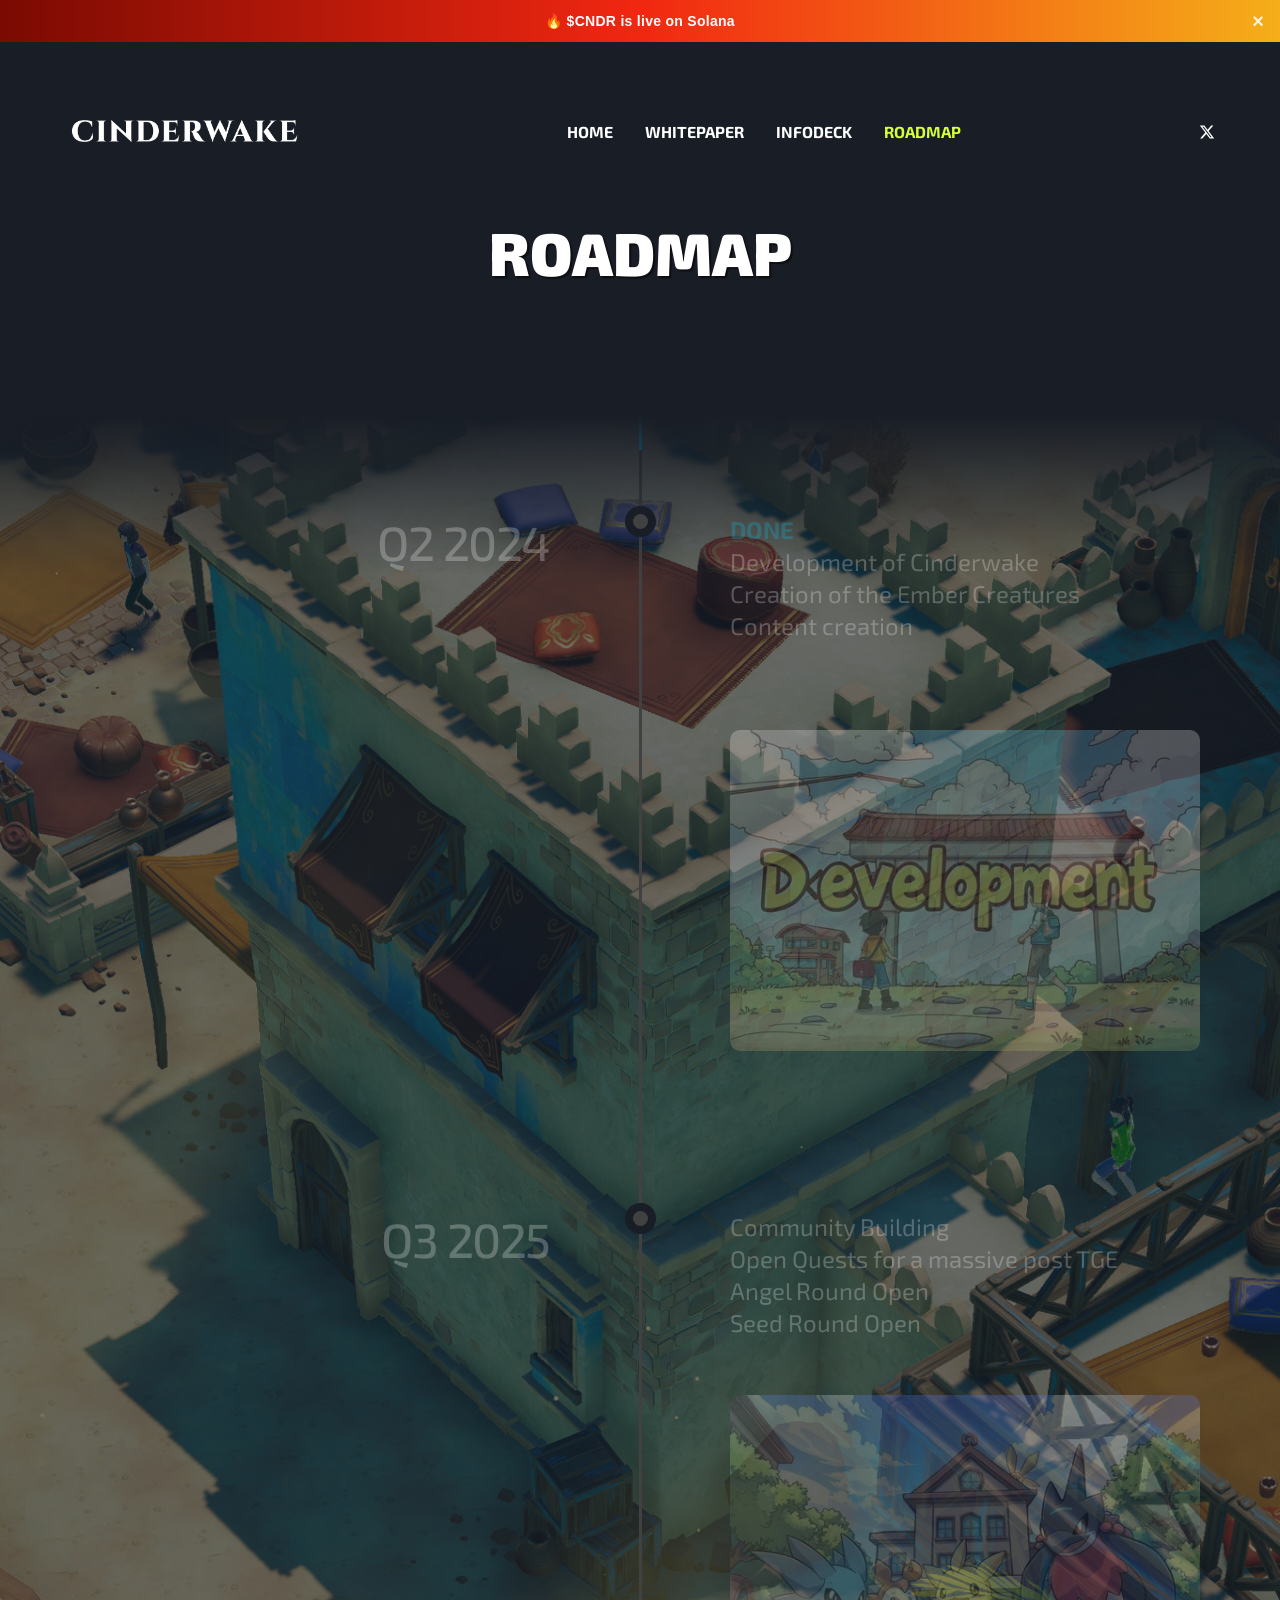
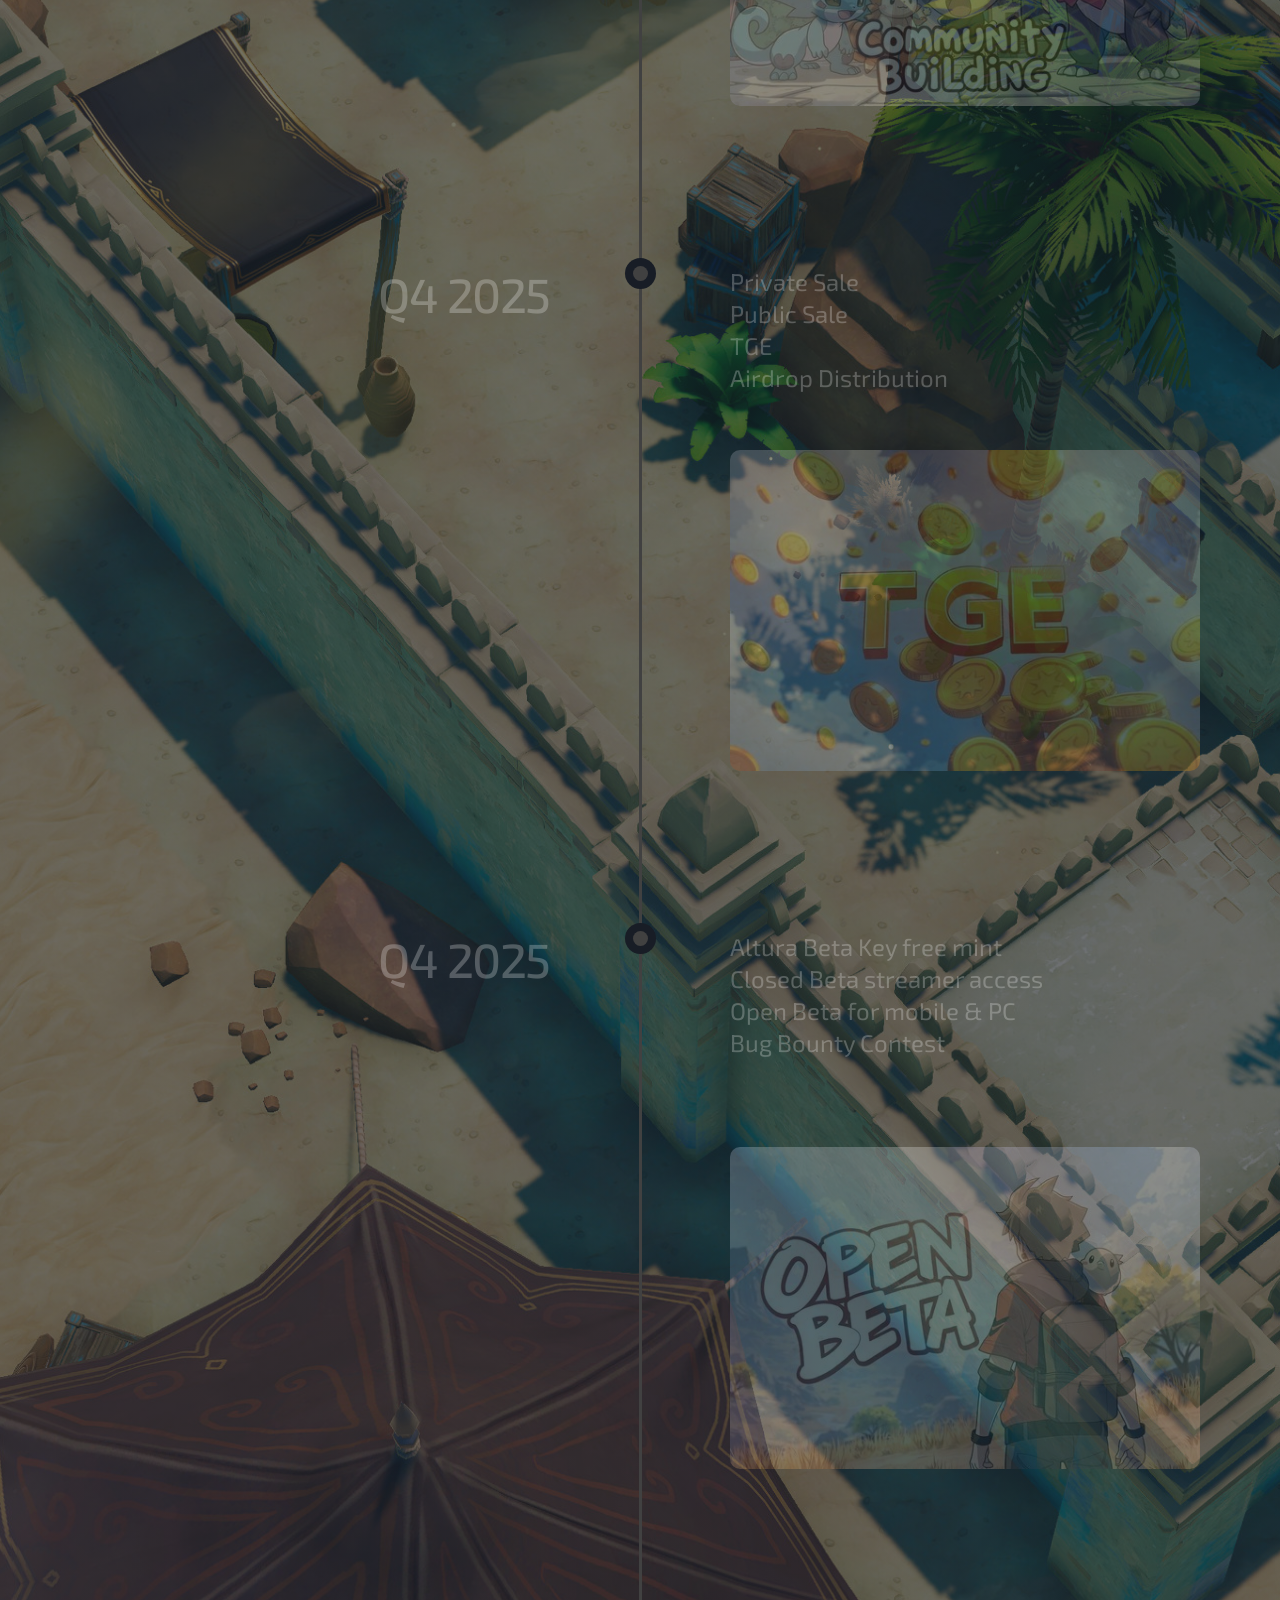
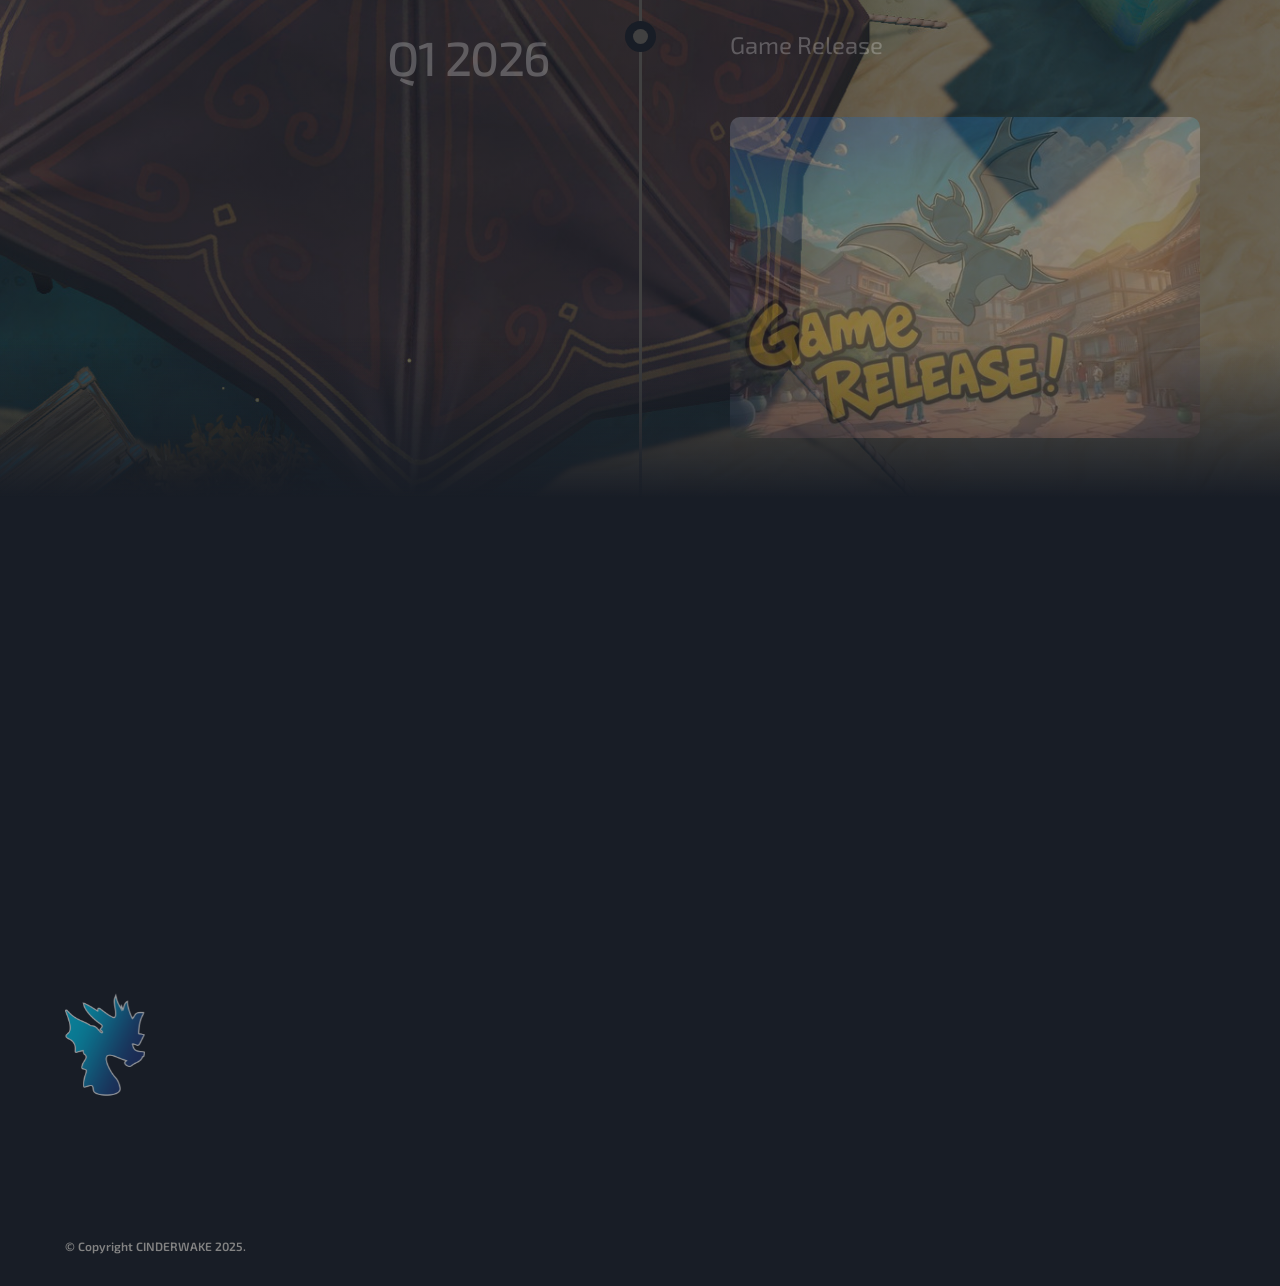
==== commit 37823dd6: "Animate banner: flowing flame gradient + flickering fire emoji Add a looping background-position shi" ====
--- a/roadmap.html
+++ b/roadmap.html
@@ -1,13 +1,17 @@
 ﻿<!DOCTYPE html><!-- Last Published: Tue Apr 29 2025 11:38:27 GMT+0000 (Coordinated Universal Time) --><html data-wf-domain="www.emberlore.io" data-wf-page="6612eb48450f7fd06bae9f62" data-wf-site="65edb0c08d0f6e270a85b3d5" lang="en"><head><meta charset="utf-8"><link href="https://cdn.prod.website-files.com" rel="preconnect" crossorigin="anonymous"><title>Cinderwake: A story of dragons and myths.</title><meta content="Embark on an epic journey into Cinderwake, a captivating world where adventure knows no bounds. Explore diverse landscapes, tame mythical creatures, and master innovative game mechanics. Forge your legend and shape your destiny in this immersive gaming experience." name="description"><meta content="Cinderwake: A story of dragons and myths." property="og:title"><meta content="Embark on an epic journey into Cinderwake, a captivating world where adventure knows no bounds. Explore diverse landscapes, tame mythical creatures, and master innovative game mechanics. Forge your legend and shape your destiny in this immersive gaming experience." property="og:description"><meta content="https://cdn.prod.website-files.com/65edb0c08d0f6e270a85b3d5/65fad220a2b759b76d40ac30_emberlore-og.webp" property="og:image"><meta content="Cinderwake: A story of dragons and myths." name="twitter:title"><meta content="Embark on an epic journey into Cinderwake, a captivating world where adventure knows no bounds. Explore diverse landscapes, tame mythical creatures, and master innovative game mechanics. Forge your legend and shape your destiny in this immersive gaming experience." name="twitter:description"><meta content="https://cdn.prod.website-files.com/65edb0c08d0f6e270a85b3d5/65fad220a2b759b76d40ac30_emberlore-og.webp" name="twitter:image"><meta property="og:type" content="website"><meta content="summary_large_image" name="twitter:card"><meta content="width=device-width, initial-scale=1" name="viewport"><link href="65edb0c08d0f6e270a85b3d5/css/emberlore.webflow.shared.68fce3626.min.css" rel="stylesheet" type="text/css"><script type="text/javascript">!function(o,c){var n=c.documentElement,t=" w-mod-";n.className+=t+"js",("ontouchstart"in o||o.DocumentTouch&&c instanceof DocumentTouch)&&(n.className+=t+"touch")}(window,document);</script><link href="65edb0c08d0f6e270a85b3d5/65f2bbc84f11f84de644cb66_favicon.png" rel="shortcut icon" type="image/x-icon"><link href="65edb0c08d0f6e270a85b3d5/65f2bbcc927da76b420b9541_webclip.png" rel="apple-touch-icon"><!-- [Attributes by Finsweet] Disable scrolling -->
 <script defer="" src="npm/%40finsweet/attributes-scrolldisable%401/scrolldisable.js"></script></head><body><style>
 :root{--cndr-banner-h:42px}
-#cndr-solana-banner{position:relative;z-index:1000;display:flex;align-items:center;justify-content:center;gap:8px;height:var(--cndr-banner-h);padding:0 44px;box-sizing:border-box;font-family:Arial,Helvetica,system-ui,sans-serif;font-size:14px;font-weight:700;color:#fff;text-align:center;letter-spacing:.02em;background:linear-gradient(90deg,#f12711 0%,#f5af19 100%);overflow:hidden;white-space:nowrap;}
+#cndr-solana-banner{position:relative;z-index:1000;display:flex;align-items:center;justify-content:center;gap:8px;height:var(--cndr-banner-h);padding:0 44px;box-sizing:border-box;font-family:Arial,Helvetica,system-ui,sans-serif;font-size:14px;font-weight:700;color:#fff;text-align:center;letter-spacing:.02em;background:linear-gradient(90deg,#7a0a02 0%,#f12711 25%,#f5af19 50%,#f12711 75%,#7a0a02 100%);background-size:200% 100%;animation:cndrFireShift 7s linear infinite;overflow:hidden;white-space:nowrap;}
 #cndr-solana-banner strong{font-weight:800}
 .nav_wrapper{top:var(--cndr-banner-h)!important}
 #cndr-solana-banner button{position:absolute;right:12px;top:50%;transform:translateY(-50%);background:transparent;border:0;color:#fff;font-size:20px;line-height:1;cursor:pointer;opacity:.85;padding:0 4px;}
 #cndr-solana-banner button:hover{opacity:1}
+@keyframes cndrFireShift{0%{background-position:0% 50%}100%{background-position:200% 50%}}
+@keyframes cndrFireFlicker{0%,100%{transform:scale(1) rotate(0);filter:drop-shadow(0 0 2px rgba(255,180,80,.55))}50%{transform:scale(1.18) rotate(-4deg);filter:drop-shadow(0 0 7px rgba(255,140,40,.95))}}
+.cndr-fire{display:inline-block;animation:cndrFireFlicker 1.5s ease-in-out infinite}
+@media (prefers-reduced-motion:reduce){#cndr-solana-banner{animation:none}.cndr-fire{animation:none}}
 </style>
-<div id="cndr-solana-banner" role="region" aria-label="Announcement"><span>🔥 <strong>$CNDR</strong> is live on Solana</span><button type="button" aria-label="Dismiss announcement" onclick="this.parentNode.style.display='none';document.documentElement.style.setProperty('--cndr-banner-h','0px');">×</button></div><div class="wrap is-roadmap"><div class="nav_wrapper"><div data-animation="default" class="nav_component w-nav" data-easing2="ease" fs-scrolldisable-element="smart-nav" data-easing="ease" data-collapse="medium" data-w-id="f334f4ee-39ba-2723-30ae-fa889d1e36ba" role="banner" data-duration="400"><div class="nav_container"><a href="index.htm" class="nav_logo-link w-nav-brand"><img src="65edb0c08d0f6e270a85b3d5/cinderwake-logo.png" loading="lazy" width="Auto" height="Auto" alt="" srcset="65edb0c08d0f6e270a85b3d5/cinderwake-logo.png 500w, 65edb0c08d0f6e270a85b3d5/cinderwake-logo.png 800w, 65edb0c08d0f6e270a85b3d5/cinderwake-logo.png 1080w, 65edb0c08d0f6e270a85b3d5/cinderwake-logo.png 1600w, 65edb0c08d0f6e270a85b3d5/cinderwake-logo.png 2400w" sizes="(max-width: 479px) 98vw, (max-width: 767px) 99vw, (max-width: 2400px) 100vw, 2400px" class="brand-image"></a><nav role="navigation" class="nav_menu w-nav-menu"><div class="nav_menu-left"><a href="index.htm" class="nav_link">Home</a><a href="#" onclick="return false;" title="Coming soon" target="_blank" class="soon-link w-inline-block"><div class="nav_link">Whitepaper</div></a><a href="#" onclick="return false;" title="Coming soon" class="nav_link">Infodeck</a><a href="roadmap.html" aria-current="page" class="nav_link w--current">Roadmap</a></div><div class="nav_menu-right is-tablet"><div class="nav_button-wrapper"><a href="https://x.com/cinderwakeio" target="_blank" class="opacity-hover w-inline-block"><div class="vectors-wrapper-3 w-embed"><svg xmlns="http://www.w3.org/2000/svg" viewbox="0 0 512 512"><!--!Font Awesome Free 6.5.1 by @fontawesome - https://fontawesome.com License - https://fontawesome.com/license/free Copyright 2024 Fonticons, Inc.--><path fill="currentColor" d="M389.2 48h70.6L305.6 224.2 487 464H345L233.7 318.6 106.5 464H35.8L200.7 275.5 26.8 48H172.4L272.9 180.9 389.2 48zM364.4 421.8h39.1L151.1 88h-42L364.4 421.8z"></path></svg></div></a></div></div></nav><div class="nav_menu-right is-desktop"><div class="nav_button-wrapper"><a href="https://x.com/cinderwakeio" target="_blank" class="opacity-hover w-inline-block"><div class="vectors-wrapper-3 w-embed"><svg xmlns="http://www.w3.org/2000/svg" viewbox="0 0 512 512"><!--!Font Awesome Free 6.5.1 by @fontawesome - https://fontawesome.com License - https://fontawesome.com/license/free Copyright 2024 Fonticons, Inc.--><path fill="currentColor" d="M389.2 48h70.6L305.6 224.2 487 464H345L233.7 318.6 106.5 464H35.8L200.7 275.5 26.8 48H172.4L272.9 180.9 389.2 48zM364.4 421.8h39.1L151.1 88h-42L364.4 421.8z"></path></svg></div></a></div></div><div class="nav_menu-button w-nav-button"><div class="menu-icon_component"><div class="menu-icon_line-top"></div><div class="menu-icon_line-middle"><div class="menu-icon_line-middle-inner"></div></div><div class="menu-icon_line-bottom"></div></div></div></div></div></div><div class="section-timeline-heading"><div class="container"><div class="padding-vertical-large"><div class="timeline-main_heading-wrapper"><div class="margin-bottom-medium"><h1 class="h1 uppercase text-white is-shadow fade-in-200">Roadmap</h1></div><div class="text-2xl font-black text-white max-700 is-shadow fade-in-300 hide">Cinderwake, a crossplay mobile game, immerses players in an open world ripe for exploration.</div></div></div></div></div><div class="section-timeline"><div class="overlay-fade-bottom"></div><div class="overlay-fade-top"></div><div class="container"><div class="timeline_component"><div class="timeline_progress"><div class="timeline_progress-bar"></div></div><div data-w-id="f598eb9b-3ac3-5f23-0cc0-b1598bd8a2d6" class="timeline_item"><div id="w-node-f598eb9b-3ac3-5f23-0cc0-b1598bd8a2d7-6bae9f62" class="timeline_left"><div class="timeline_date-text">Q2 2024</div></div><div id="w-node-f598eb9b-3ac3-5f23-0cc0-b1598bd8a2da-6bae9f62" class="timeline_centre"><div class="timeline_circle"></div></div><div id="w-node-f598eb9b-3ac3-5f23-0cc0-b1598bd8a2dc-6bae9f62" class="timeline_right"><div class="margin-bottom-xlarge"><div class="text-2xl font-black text-white max-700"><strong class="bold-text">DONE<br></strong>Development of Cinderwake<br>Creation of the Ember Creatures<br>Content creation<br><br></div></div><div class="timeline_image-wrapper"><img src="65edb0c08d0f6e270a85b3d5/66e434038d9d318dfdad5cd0_pikaso_texttoimage_cartoon-anime-style-the-text-development-written.jpeg" loading="lazy" width="480" sizes="(max-width: 479px) 100vw, 480px" alt="" srcset="65edb0c08d0f6e270a85b3d5/66e434038d9d318dfdad5cd0_pikaso_texttoimage_cartoon-anime-style-the-text-development-written-p-500.jpeg 500w, 65edb0c08d0f6e270a85b3d5/66e434038d9d318dfdad5cd0_pikaso_texttoimage_cartoon-anime-style-the-text-development-written-p-800.jpeg 800w, 65edb0c08d0f6e270a85b3d5/66e434038d9d318dfdad5cd0_pikaso_texttoimage_cartoon-anime-style-the-text-development-written-p-1080.jpeg 1080w, 65edb0c08d0f6e270a85b3d5/66e434038d9d318dfdad5cd0_pikaso_texttoimage_cartoon-anime-style-the-text-development-written.jpeg 1216w"></div></div></div><div data-w-id="52b753d2-a385-c561-7b0c-c6ce01f4a309" class="timeline_item"><div id="w-node-_52b753d2-a385-c561-7b0c-c6ce01f4a30a-6bae9f62" class="timeline_left"><div class="timeline_date-text">Q3 2025</div></div><div id="w-node-_52b753d2-a385-c561-7b0c-c6ce01f4a30d-6bae9f62" class="timeline_centre"><div class="timeline_circle"></div></div><div id="w-node-_52b753d2-a385-c561-7b0c-c6ce01f4a30f-6bae9f62" class="timeline_right"><div class="margin-bottom-xlarge"><div class="text-2xl font-black text-white max-700">Community Building<br>Open Quests for a massive post TGE <br>Angel Round Open<br>Seed Round Open  <br></div></div><div class="timeline_image-wrapper"><img src="65edb0c08d0f6e270a85b3d5/66e4375e30d5f2bd68a80fdd_pikaso_texttoimage_cartoon-anime-style-pokemon-like-creatures-tamers-%20%281%29.jpeg" loading="lazy" width="480" sizes="(max-width: 479px) 100vw, 480px" alt="" srcset="65edb0c08d0f6e270a85b3d5/66e4375e30d5f2bd68a80fdd_pikaso_texttoimage_cartoon-anime-style-pokemon-like-creatures-tamers-%20%281%29-p-500.jpeg 500w, 65edb0c08d0f6e270a85b3d5/66e4375e30d5f2bd68a80fdd_pikaso_texttoimage_cartoon-anime-style-pokemon-like-creatures-tamers-%20%281%29-p-800.jpeg 800w, 65edb0c08d0f6e270a85b3d5/66e4375e30d5f2bd68a80fdd_pikaso_texttoimage_cartoon-anime-style-pokemon-like-creatures-tamers-%20%281%29-p-1080.jpeg 1080w, 65edb0c08d0f6e270a85b3d5/66e4375e30d5f2bd68a80fdd_pikaso_texttoimage_cartoon-anime-style-pokemon-like-creatures-tamers-%20%281%29.jpeg 1216w"></div></div></div><div data-w-id="fb2a8386-4f6d-0e5f-ca7f-9562b5415572" class="timeline_item"><div id="w-node-fb2a8386-4f6d-0e5f-ca7f-9562b5415573-6bae9f62" class="timeline_left"><div class="timeline_date-text">Q4 2025</div></div><div id="w-node-fb2a8386-4f6d-0e5f-ca7f-9562b5415576-6bae9f62" class="timeline_centre"><div class="timeline_circle"></div></div><div id="w-node-fb2a8386-4f6d-0e5f-ca7f-9562b5415578-6bae9f62" class="timeline_right"><div class="margin-bottom-xlarge"><div class="text-2xl font-black text-white max-700">Private Sale<br>Public Sale<br>TGE<br>Airdrop Distribution<br></div></div><div class="timeline_image-wrapper"><img src="65edb0c08d0f6e270a85b3d5/66e437f4d827fdf0c447651d_pikaso_texttoimage_cartoon-anime-style-coins-flying-the-text-TGE-writ.jpeg" loading="lazy" width="480" sizes="(max-width: 479px) 100vw, 480px" alt="" srcset="65edb0c08d0f6e270a85b3d5/66e437f4d827fdf0c447651d_pikaso_texttoimage_cartoon-anime-style-coins-flying-the-text-TGE-writ-p-500.jpeg 500w, 65edb0c08d0f6e270a85b3d5/66e437f4d827fdf0c447651d_pikaso_texttoimage_cartoon-anime-style-coins-flying-the-text-TGE-writ-p-800.jpeg 800w, 65edb0c08d0f6e270a85b3d5/66e437f4d827fdf0c447651d_pikaso_texttoimage_cartoon-anime-style-coins-flying-the-text-TGE-writ-p-1080.jpeg 1080w, 65edb0c08d0f6e270a85b3d5/66e437f4d827fdf0c447651d_pikaso_texttoimage_cartoon-anime-style-coins-flying-the-text-TGE-writ.jpeg 1216w"></div></div></div><div data-w-id="657e2083-3b31-bb04-ebbe-5935aabd07f8" class="timeline_item"><div id="w-node-_657e2083-3b31-bb04-ebbe-5935aabd07f9-6bae9f62" class="timeline_left"><div class="timeline_date-text">Q4 2025</div></div><div id="w-node-_657e2083-3b31-bb04-ebbe-5935aabd07fc-6bae9f62" class="timeline_centre"><div class="timeline_circle"></div></div><div id="w-node-_657e2083-3b31-bb04-ebbe-5935aabd07fe-6bae9f62" class="timeline_right"><div class="margin-bottom-xlarge"><div class="text-2xl font-black text-white max-700">Altura Beta Key free mint<br>Closed Beta streamer access<br>Open Beta for mobile &amp; PC<br>Bug Bounty Contest<br>‍</div></div><div class="timeline_image-wrapper"><img src="65edb0c08d0f6e270a85b3d5/66e43a5238f781be1020b7a4_pikaso_texttoimage_cartoon-anime-style-player-with-baby-pokemon-creat%20%281%29.jpeg" loading="lazy" width="480" sizes="(max-width: 479px) 100vw, 480px" alt="" srcset="65edb0c08d0f6e270a85b3d5/66e43a5238f781be1020b7a4_pikaso_texttoimage_cartoon-anime-style-player-with-baby-pokemon-creat%20%281%29-p-500.jpeg 500w, 65edb0c08d0f6e270a85b3d5/66e43a5238f781be1020b7a4_pikaso_texttoimage_cartoon-anime-style-player-with-baby-pokemon-creat%20%281%29-p-800.jpeg 800w, 65edb0c08d0f6e270a85b3d5/66e43a5238f781be1020b7a4_pikaso_texttoimage_cartoon-anime-style-player-with-baby-pokemon-creat%20%281%29-p-1080.jpeg 1080w, 65edb0c08d0f6e270a85b3d5/66e43a5238f781be1020b7a4_pikaso_texttoimage_cartoon-anime-style-player-with-baby-pokemon-creat%20%281%29.jpeg 1216w"></div></div></div><div data-w-id="8124001e-5a3d-9c7e-6626-b7a7f5ca1448" class="timeline_item"><div id="w-node-_8124001e-5a3d-9c7e-6626-b7a7f5ca1449-6bae9f62" class="timeline_left"><div class="timeline_date-text">Q1 2026</div></div><div id="w-node-_8124001e-5a3d-9c7e-6626-b7a7f5ca144c-6bae9f62" class="timeline_centre"><div class="timeline_circle"></div></div><div id="w-node-_8124001e-5a3d-9c7e-6626-b7a7f5ca144e-6bae9f62" class="timeline_right"><div class="margin-bottom-xlarge"><div class="text-2xl font-black text-white max-700">Game Release</div></div><div class="timeline_image-wrapper"><img src="65edb0c08d0f6e270a85b3d5/66e43b768213e007e85223b6_pikaso_texttoimage_cartoon-anime-style-party-in-ancient-Japanese-town.jpeg" loading="lazy" width="480" sizes="(max-width: 479px) 100vw, 480px" alt="" srcset="65edb0c08d0f6e270a85b3d5/66e43b768213e007e85223b6_pikaso_texttoimage_cartoon-anime-style-party-in-ancient-Japanese-town-p-500.jpeg 500w, 65edb0c08d0f6e270a85b3d5/66e43b768213e007e85223b6_pikaso_texttoimage_cartoon-anime-style-party-in-ancient-Japanese-town-p-800.jpeg 800w, 65edb0c08d0f6e270a85b3d5/66e43b768213e007e85223b6_pikaso_texttoimage_cartoon-anime-style-party-in-ancient-Japanese-town-p-1080.jpeg 1080w, 65edb0c08d0f6e270a85b3d5/66e43b768213e007e85223b6_pikaso_texttoimage_cartoon-anime-style-party-in-ancient-Japanese-town.jpeg 1216w"></div></div></div><div></div></div></div></div><section class="section"><div class="w-layout-blockcontainer container w-container"><div class="section-news"><div class="ads-block"><div class="max-625"><div class="text-center"><p class="text-3xl font-black uppercase text-white weight-700 fade-in-200">Stay up to date by following our socials!</p></div></div><div class="download-apps fade-in-300"></div></div></div></div></section><div class="footer"><div class="container is-footer"><div class="footer-content"><div class="footer-column"><div class="logo"><a href="index.htm" class="fade-in-100 w-inline-block"><img src="65edb0c08d0f6e270a85b3d5/65edf3df8883cfba23c4cc61_head%202.png" loading="lazy" width="150.79844665527344" height="70.2705307006836" alt="" srcset="65edb0c08d0f6e270a85b3d5/65edf3df8883cfba23c4cc61_head%202-p-500.png 500w, 65edb0c08d0f6e270a85b3d5/65edf3df8883cfba23c4cc61_head%202-p-800.png 800w, 65edb0c08d0f6e270a85b3d5/65edf3df8883cfba23c4cc61_head%202-p-1080.png 1080w, 65edb0c08d0f6e270a85b3d5/65edf3df8883cfba23c4cc61_head%202-p-1600.png 1600w, 65edb0c08d0f6e270a85b3d5/65edf3df8883cfba23c4cc61_head%202-p-2000.png 2000w, 65edb0c08d0f6e270a85b3d5/65edf3df8883cfba23c4cc61_head%202-p-2600.png 2600w, 65edb0c08d0f6e270a85b3d5/65edf3df8883cfba23c4cc61_head%202.png 3199w" sizes="150.796875px" class="footer-brand-logo"></a></div><div class="footer-menu-links fade-in-400"><a href="index.htm" class="opacity-hover w-inline-block"><div class="footer-link">Home</div></a><a data-w-id="b6670993-d872-7fd7-d402-59e4d78cd93d" href="#" onclick="return false;" title="Coming soon" target="_blank" class="footer-link-soon w-inline-block"><div class="footer-link">Whitepaper</div></a><a href="#" onclick="return false;" title="Coming soon" class="opacity-hover w-inline-block"><div class="footer-link">Infodeck</div></a><a href="roadmap.html" aria-current="page" class="opacity-hover w-inline-block w--current"><div class="footer-link">Roadmap</div></a></div><div class="footer-social-links fade-in-500"><a href="https://x.com/cinderwakeio" target="_blank" class="social-media-link opacity-hover"><img src="65edb0c08d0f6e270a85b3d5/65edb0c08d0f6e270a85b46f_Vectors-Wrapper.svg" loading="lazy" width="18.628662109375" height="14.470244407653809" alt="" class="vectors-wrapper-52"></a></div><div class="divider-footer-gradient fade-in-600"></div><div class="website-copy"><p class="text-xs font-semibold text-grey">© Copyright CINDERWAKE 2025. </p></div></div></div></div><div data-w-id="f4044516-5339-81cd-c747-863c28a17144" class="walking-wrappper"><img src="65edb0c08d0f6e270a85b3d5/65febe58690b558ee5e28cb8_gifmaker_me.gif" loading="lazy" alt="" class="walking-in"></div></div></div><script src="js/jquery-3.5.1.min.dc5e7f18c8.js?site=65edb0c08d0f6e270a85b3d5" type="text/javascript" integrity="sha256-9/aliU8dGd2tb6OSsuzixeV4y/faTqgFtohetphbbj0=" crossorigin="anonymous"></script><script src="65edb0c08d0f6e270a85b3d5/js/webflow.schunk.4a394eb5af8156f2.js" type="text/javascript"></script><script src="65edb0c08d0f6e270a85b3d5/js/webflow.schunk.88e7e05d22144a74.js" type="text/javascript"></script><script src="65edb0c08d0f6e270a85b3d5/js/webflow.f52cdfb4.03f10e0a35a5067b.js" type="text/javascript"></script><script>
+<div id="cndr-solana-banner" role="region" aria-label="Announcement"><span><span class="cndr-fire">🔥</span> <strong>$CNDR</strong> is live on Solana</span><button type="button" aria-label="Dismiss announcement" onclick="this.parentNode.style.display='none';document.documentElement.style.setProperty('--cndr-banner-h','0px');">×</button></div><div class="wrap is-roadmap"><div class="nav_wrapper"><div data-animation="default" class="nav_component w-nav" data-easing2="ease" fs-scrolldisable-element="smart-nav" data-easing="ease" data-collapse="medium" data-w-id="f334f4ee-39ba-2723-30ae-fa889d1e36ba" role="banner" data-duration="400"><div class="nav_container"><a href="index.htm" class="nav_logo-link w-nav-brand"><img src="65edb0c08d0f6e270a85b3d5/cinderwake-logo.png" loading="lazy" width="Auto" height="Auto" alt="" srcset="65edb0c08d0f6e270a85b3d5/cinderwake-logo.png 500w, 65edb0c08d0f6e270a85b3d5/cinderwake-logo.png 800w, 65edb0c08d0f6e270a85b3d5/cinderwake-logo.png 1080w, 65edb0c08d0f6e270a85b3d5/cinderwake-logo.png 1600w, 65edb0c08d0f6e270a85b3d5/cinderwake-logo.png 2400w" sizes="(max-width: 479px) 98vw, (max-width: 767px) 99vw, (max-width: 2400px) 100vw, 2400px" class="brand-image"></a><nav role="navigation" class="nav_menu w-nav-menu"><div class="nav_menu-left"><a href="index.htm" class="nav_link">Home</a><a href="#" onclick="return false;" title="Coming soon" target="_blank" class="soon-link w-inline-block"><div class="nav_link">Whitepaper</div></a><a href="#" onclick="return false;" title="Coming soon" class="nav_link">Infodeck</a><a href="roadmap.html" aria-current="page" class="nav_link w--current">Roadmap</a></div><div class="nav_menu-right is-tablet"><div class="nav_button-wrapper"><a href="https://x.com/cinderwakeio" target="_blank" class="opacity-hover w-inline-block"><div class="vectors-wrapper-3 w-embed"><svg xmlns="http://www.w3.org/2000/svg" viewbox="0 0 512 512"><!--!Font Awesome Free 6.5.1 by @fontawesome - https://fontawesome.com License - https://fontawesome.com/license/free Copyright 2024 Fonticons, Inc.--><path fill="currentColor" d="M389.2 48h70.6L305.6 224.2 487 464H345L233.7 318.6 106.5 464H35.8L200.7 275.5 26.8 48H172.4L272.9 180.9 389.2 48zM364.4 421.8h39.1L151.1 88h-42L364.4 421.8z"></path></svg></div></a></div></div></nav><div class="nav_menu-right is-desktop"><div class="nav_button-wrapper"><a href="https://x.com/cinderwakeio" target="_blank" class="opacity-hover w-inline-block"><div class="vectors-wrapper-3 w-embed"><svg xmlns="http://www.w3.org/2000/svg" viewbox="0 0 512 512"><!--!Font Awesome Free 6.5.1 by @fontawesome - https://fontawesome.com License - https://fontawesome.com/license/free Copyright 2024 Fonticons, Inc.--><path fill="currentColor" d="M389.2 48h70.6L305.6 224.2 487 464H345L233.7 318.6 106.5 464H35.8L200.7 275.5 26.8 48H172.4L272.9 180.9 389.2 48zM364.4 421.8h39.1L151.1 88h-42L364.4 421.8z"></path></svg></div></a></div></div><div class="nav_menu-button w-nav-button"><div class="menu-icon_component"><div class="menu-icon_line-top"></div><div class="menu-icon_line-middle"><div class="menu-icon_line-middle-inner"></div></div><div class="menu-icon_line-bottom"></div></div></div></div></div></div><div class="section-timeline-heading"><div class="container"><div class="padding-vertical-large"><div class="timeline-main_heading-wrapper"><div class="margin-bottom-medium"><h1 class="h1 uppercase text-white is-shadow fade-in-200">Roadmap</h1></div><div class="text-2xl font-black text-white max-700 is-shadow fade-in-300 hide">Cinderwake, a crossplay mobile game, immerses players in an open world ripe for exploration.</div></div></div></div></div><div class="section-timeline"><div class="overlay-fade-bottom"></div><div class="overlay-fade-top"></div><div class="container"><div class="timeline_component"><div class="timeline_progress"><div class="timeline_progress-bar"></div></div><div data-w-id="f598eb9b-3ac3-5f23-0cc0-b1598bd8a2d6" class="timeline_item"><div id="w-node-f598eb9b-3ac3-5f23-0cc0-b1598bd8a2d7-6bae9f62" class="timeline_left"><div class="timeline_date-text">Q2 2024</div></div><div id="w-node-f598eb9b-3ac3-5f23-0cc0-b1598bd8a2da-6bae9f62" class="timeline_centre"><div class="timeline_circle"></div></div><div id="w-node-f598eb9b-3ac3-5f23-0cc0-b1598bd8a2dc-6bae9f62" class="timeline_right"><div class="margin-bottom-xlarge"><div class="text-2xl font-black text-white max-700"><strong class="bold-text">DONE<br></strong>Development of Cinderwake<br>Creation of the Ember Creatures<br>Content creation<br><br></div></div><div class="timeline_image-wrapper"><img src="65edb0c08d0f6e270a85b3d5/66e434038d9d318dfdad5cd0_pikaso_texttoimage_cartoon-anime-style-the-text-development-written.jpeg" loading="lazy" width="480" sizes="(max-width: 479px) 100vw, 480px" alt="" srcset="65edb0c08d0f6e270a85b3d5/66e434038d9d318dfdad5cd0_pikaso_texttoimage_cartoon-anime-style-the-text-development-written-p-500.jpeg 500w, 65edb0c08d0f6e270a85b3d5/66e434038d9d318dfdad5cd0_pikaso_texttoimage_cartoon-anime-style-the-text-development-written-p-800.jpeg 800w, 65edb0c08d0f6e270a85b3d5/66e434038d9d318dfdad5cd0_pikaso_texttoimage_cartoon-anime-style-the-text-development-written-p-1080.jpeg 1080w, 65edb0c08d0f6e270a85b3d5/66e434038d9d318dfdad5cd0_pikaso_texttoimage_cartoon-anime-style-the-text-development-written.jpeg 1216w"></div></div></div><div data-w-id="52b753d2-a385-c561-7b0c-c6ce01f4a309" class="timeline_item"><div id="w-node-_52b753d2-a385-c561-7b0c-c6ce01f4a30a-6bae9f62" class="timeline_left"><div class="timeline_date-text">Q3 2025</div></div><div id="w-node-_52b753d2-a385-c561-7b0c-c6ce01f4a30d-6bae9f62" class="timeline_centre"><div class="timeline_circle"></div></div><div id="w-node-_52b753d2-a385-c561-7b0c-c6ce01f4a30f-6bae9f62" class="timeline_right"><div class="margin-bottom-xlarge"><div class="text-2xl font-black text-white max-700">Community Building<br>Open Quests for a massive post TGE <br>Angel Round Open<br>Seed Round Open  <br></div></div><div class="timeline_image-wrapper"><img src="65edb0c08d0f6e270a85b3d5/66e4375e30d5f2bd68a80fdd_pikaso_texttoimage_cartoon-anime-style-pokemon-like-creatures-tamers-%20%281%29.jpeg" loading="lazy" width="480" sizes="(max-width: 479px) 100vw, 480px" alt="" srcset="65edb0c08d0f6e270a85b3d5/66e4375e30d5f2bd68a80fdd_pikaso_texttoimage_cartoon-anime-style-pokemon-like-creatures-tamers-%20%281%29-p-500.jpeg 500w, 65edb0c08d0f6e270a85b3d5/66e4375e30d5f2bd68a80fdd_pikaso_texttoimage_cartoon-anime-style-pokemon-like-creatures-tamers-%20%281%29-p-800.jpeg 800w, 65edb0c08d0f6e270a85b3d5/66e4375e30d5f2bd68a80fdd_pikaso_texttoimage_cartoon-anime-style-pokemon-like-creatures-tamers-%20%281%29-p-1080.jpeg 1080w, 65edb0c08d0f6e270a85b3d5/66e4375e30d5f2bd68a80fdd_pikaso_texttoimage_cartoon-anime-style-pokemon-like-creatures-tamers-%20%281%29.jpeg 1216w"></div></div></div><div data-w-id="fb2a8386-4f6d-0e5f-ca7f-9562b5415572" class="timeline_item"><div id="w-node-fb2a8386-4f6d-0e5f-ca7f-9562b5415573-6bae9f62" class="timeline_left"><div class="timeline_date-text">Q4 2025</div></div><div id="w-node-fb2a8386-4f6d-0e5f-ca7f-9562b5415576-6bae9f62" class="timeline_centre"><div class="timeline_circle"></div></div><div id="w-node-fb2a8386-4f6d-0e5f-ca7f-9562b5415578-6bae9f62" class="timeline_right"><div class="margin-bottom-xlarge"><div class="text-2xl font-black text-white max-700">Private Sale<br>Public Sale<br>TGE<br>Airdrop Distribution<br></div></div><div class="timeline_image-wrapper"><img src="65edb0c08d0f6e270a85b3d5/66e437f4d827fdf0c447651d_pikaso_texttoimage_cartoon-anime-style-coins-flying-the-text-TGE-writ.jpeg" loading="lazy" width="480" sizes="(max-width: 479px) 100vw, 480px" alt="" srcset="65edb0c08d0f6e270a85b3d5/66e437f4d827fdf0c447651d_pikaso_texttoimage_cartoon-anime-style-coins-flying-the-text-TGE-writ-p-500.jpeg 500w, 65edb0c08d0f6e270a85b3d5/66e437f4d827fdf0c447651d_pikaso_texttoimage_cartoon-anime-style-coins-flying-the-text-TGE-writ-p-800.jpeg 800w, 65edb0c08d0f6e270a85b3d5/66e437f4d827fdf0c447651d_pikaso_texttoimage_cartoon-anime-style-coins-flying-the-text-TGE-writ-p-1080.jpeg 1080w, 65edb0c08d0f6e270a85b3d5/66e437f4d827fdf0c447651d_pikaso_texttoimage_cartoon-anime-style-coins-flying-the-text-TGE-writ.jpeg 1216w"></div></div></div><div data-w-id="657e2083-3b31-bb04-ebbe-5935aabd07f8" class="timeline_item"><div id="w-node-_657e2083-3b31-bb04-ebbe-5935aabd07f9-6bae9f62" class="timeline_left"><div class="timeline_date-text">Q4 2025</div></div><div id="w-node-_657e2083-3b31-bb04-ebbe-5935aabd07fc-6bae9f62" class="timeline_centre"><div class="timeline_circle"></div></div><div id="w-node-_657e2083-3b31-bb04-ebbe-5935aabd07fe-6bae9f62" class="timeline_right"><div class="margin-bottom-xlarge"><div class="text-2xl font-black text-white max-700">Altura Beta Key free mint<br>Closed Beta streamer access<br>Open Beta for mobile &amp; PC<br>Bug Bounty Contest<br>‍</div></div><div class="timeline_image-wrapper"><img src="65edb0c08d0f6e270a85b3d5/66e43a5238f781be1020b7a4_pikaso_texttoimage_cartoon-anime-style-player-with-baby-pokemon-creat%20%281%29.jpeg" loading="lazy" width="480" sizes="(max-width: 479px) 100vw, 480px" alt="" srcset="65edb0c08d0f6e270a85b3d5/66e43a5238f781be1020b7a4_pikaso_texttoimage_cartoon-anime-style-player-with-baby-pokemon-creat%20%281%29-p-500.jpeg 500w, 65edb0c08d0f6e270a85b3d5/66e43a5238f781be1020b7a4_pikaso_texttoimage_cartoon-anime-style-player-with-baby-pokemon-creat%20%281%29-p-800.jpeg 800w, 65edb0c08d0f6e270a85b3d5/66e43a5238f781be1020b7a4_pikaso_texttoimage_cartoon-anime-style-player-with-baby-pokemon-creat%20%281%29-p-1080.jpeg 1080w, 65edb0c08d0f6e270a85b3d5/66e43a5238f781be1020b7a4_pikaso_texttoimage_cartoon-anime-style-player-with-baby-pokemon-creat%20%281%29.jpeg 1216w"></div></div></div><div data-w-id="8124001e-5a3d-9c7e-6626-b7a7f5ca1448" class="timeline_item"><div id="w-node-_8124001e-5a3d-9c7e-6626-b7a7f5ca1449-6bae9f62" class="timeline_left"><div class="timeline_date-text">Q1 2026</div></div><div id="w-node-_8124001e-5a3d-9c7e-6626-b7a7f5ca144c-6bae9f62" class="timeline_centre"><div class="timeline_circle"></div></div><div id="w-node-_8124001e-5a3d-9c7e-6626-b7a7f5ca144e-6bae9f62" class="timeline_right"><div class="margin-bottom-xlarge"><div class="text-2xl font-black text-white max-700">Game Release</div></div><div class="timeline_image-wrapper"><img src="65edb0c08d0f6e270a85b3d5/66e43b768213e007e85223b6_pikaso_texttoimage_cartoon-anime-style-party-in-ancient-Japanese-town.jpeg" loading="lazy" width="480" sizes="(max-width: 479px) 100vw, 480px" alt="" srcset="65edb0c08d0f6e270a85b3d5/66e43b768213e007e85223b6_pikaso_texttoimage_cartoon-anime-style-party-in-ancient-Japanese-town-p-500.jpeg 500w, 65edb0c08d0f6e270a85b3d5/66e43b768213e007e85223b6_pikaso_texttoimage_cartoon-anime-style-party-in-ancient-Japanese-town-p-800.jpeg 800w, 65edb0c08d0f6e270a85b3d5/66e43b768213e007e85223b6_pikaso_texttoimage_cartoon-anime-style-party-in-ancient-Japanese-town-p-1080.jpeg 1080w, 65edb0c08d0f6e270a85b3d5/66e43b768213e007e85223b6_pikaso_texttoimage_cartoon-anime-style-party-in-ancient-Japanese-town.jpeg 1216w"></div></div></div><div></div></div></div></div><section class="section"><div class="w-layout-blockcontainer container w-container"><div class="section-news"><div class="ads-block"><div class="max-625"><div class="text-center"><p class="text-3xl font-black uppercase text-white weight-700 fade-in-200">Stay up to date by following our socials!</p></div></div><div class="download-apps fade-in-300"></div></div></div></div></section><div class="footer"><div class="container is-footer"><div class="footer-content"><div class="footer-column"><div class="logo"><a href="index.htm" class="fade-in-100 w-inline-block"><img src="65edb0c08d0f6e270a85b3d5/65edf3df8883cfba23c4cc61_head%202.png" loading="lazy" width="150.79844665527344" height="70.2705307006836" alt="" srcset="65edb0c08d0f6e270a85b3d5/65edf3df8883cfba23c4cc61_head%202-p-500.png 500w, 65edb0c08d0f6e270a85b3d5/65edf3df8883cfba23c4cc61_head%202-p-800.png 800w, 65edb0c08d0f6e270a85b3d5/65edf3df8883cfba23c4cc61_head%202-p-1080.png 1080w, 65edb0c08d0f6e270a85b3d5/65edf3df8883cfba23c4cc61_head%202-p-1600.png 1600w, 65edb0c08d0f6e270a85b3d5/65edf3df8883cfba23c4cc61_head%202-p-2000.png 2000w, 65edb0c08d0f6e270a85b3d5/65edf3df8883cfba23c4cc61_head%202-p-2600.png 2600w, 65edb0c08d0f6e270a85b3d5/65edf3df8883cfba23c4cc61_head%202.png 3199w" sizes="150.796875px" class="footer-brand-logo"></a></div><div class="footer-menu-links fade-in-400"><a href="index.htm" class="opacity-hover w-inline-block"><div class="footer-link">Home</div></a><a data-w-id="b6670993-d872-7fd7-d402-59e4d78cd93d" href="#" onclick="return false;" title="Coming soon" target="_blank" class="footer-link-soon w-inline-block"><div class="footer-link">Whitepaper</div></a><a href="#" onclick="return false;" title="Coming soon" class="opacity-hover w-inline-block"><div class="footer-link">Infodeck</div></a><a href="roadmap.html" aria-current="page" class="opacity-hover w-inline-block w--current"><div class="footer-link">Roadmap</div></a></div><div class="footer-social-links fade-in-500"><a href="https://x.com/cinderwakeio" target="_blank" class="social-media-link opacity-hover"><img src="65edb0c08d0f6e270a85b3d5/65edb0c08d0f6e270a85b46f_Vectors-Wrapper.svg" loading="lazy" width="18.628662109375" height="14.470244407653809" alt="" class="vectors-wrapper-52"></a></div><div class="divider-footer-gradient fade-in-600"></div><div class="website-copy"><p class="text-xs font-semibold text-grey">© Copyright CINDERWAKE 2025. </p></div></div></div></div><div data-w-id="f4044516-5339-81cd-c747-863c28a17144" class="walking-wrappper"><img src="65edb0c08d0f6e270a85b3d5/65febe58690b558ee5e28cb8_gifmaker_me.gif" loading="lazy" alt="" class="walking-in"></div></div></div><script src="js/jquery-3.5.1.min.dc5e7f18c8.js?site=65edb0c08d0f6e270a85b3d5" type="text/javascript" integrity="sha256-9/aliU8dGd2tb6OSsuzixeV4y/faTqgFtohetphbbj0=" crossorigin="anonymous"></script><script src="65edb0c08d0f6e270a85b3d5/js/webflow.schunk.4a394eb5af8156f2.js" type="text/javascript"></script><script src="65edb0c08d0f6e270a85b3d5/js/webflow.schunk.88e7e05d22144a74.js" type="text/javascript"></script><script src="65edb0c08d0f6e270a85b3d5/js/webflow.f52cdfb4.03f10e0a35a5067b.js" type="text/javascript"></script><script>
 var Webflow = Webflow || [];
 Webflow.push(function() {
 
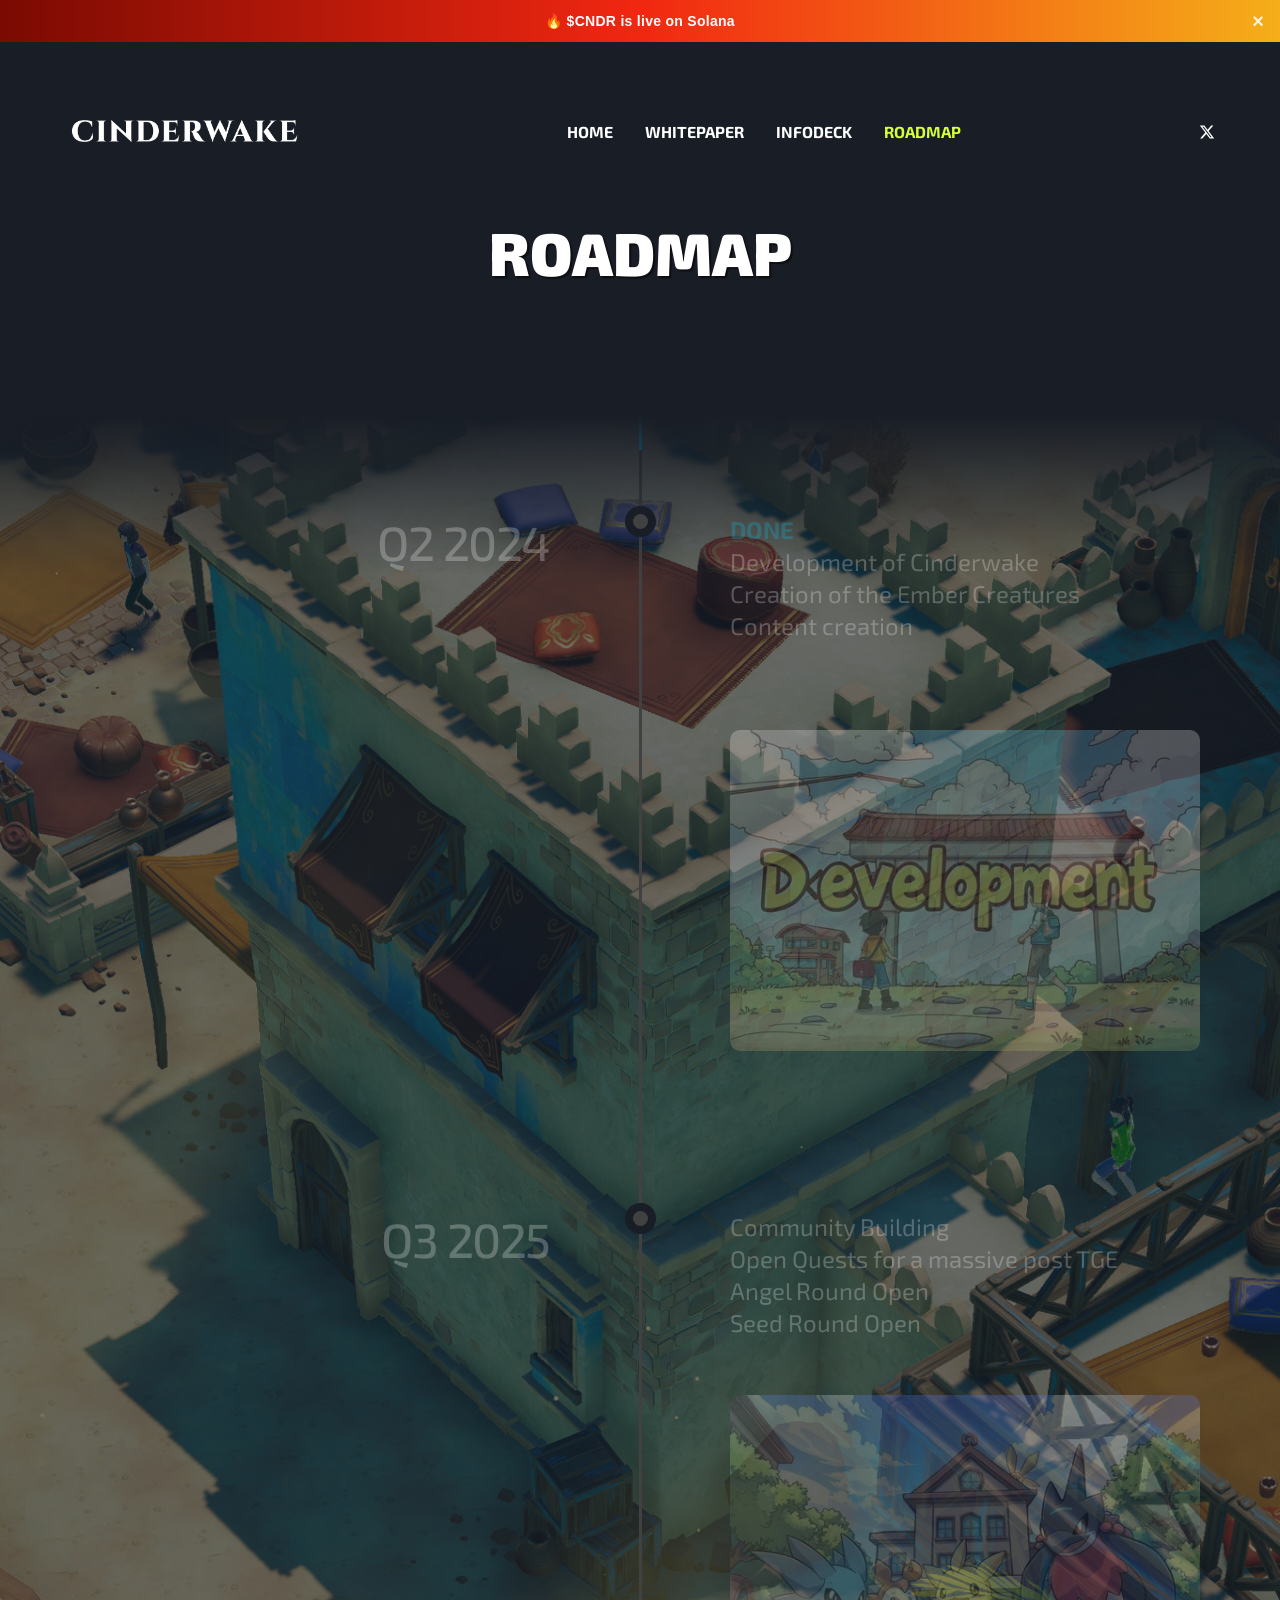
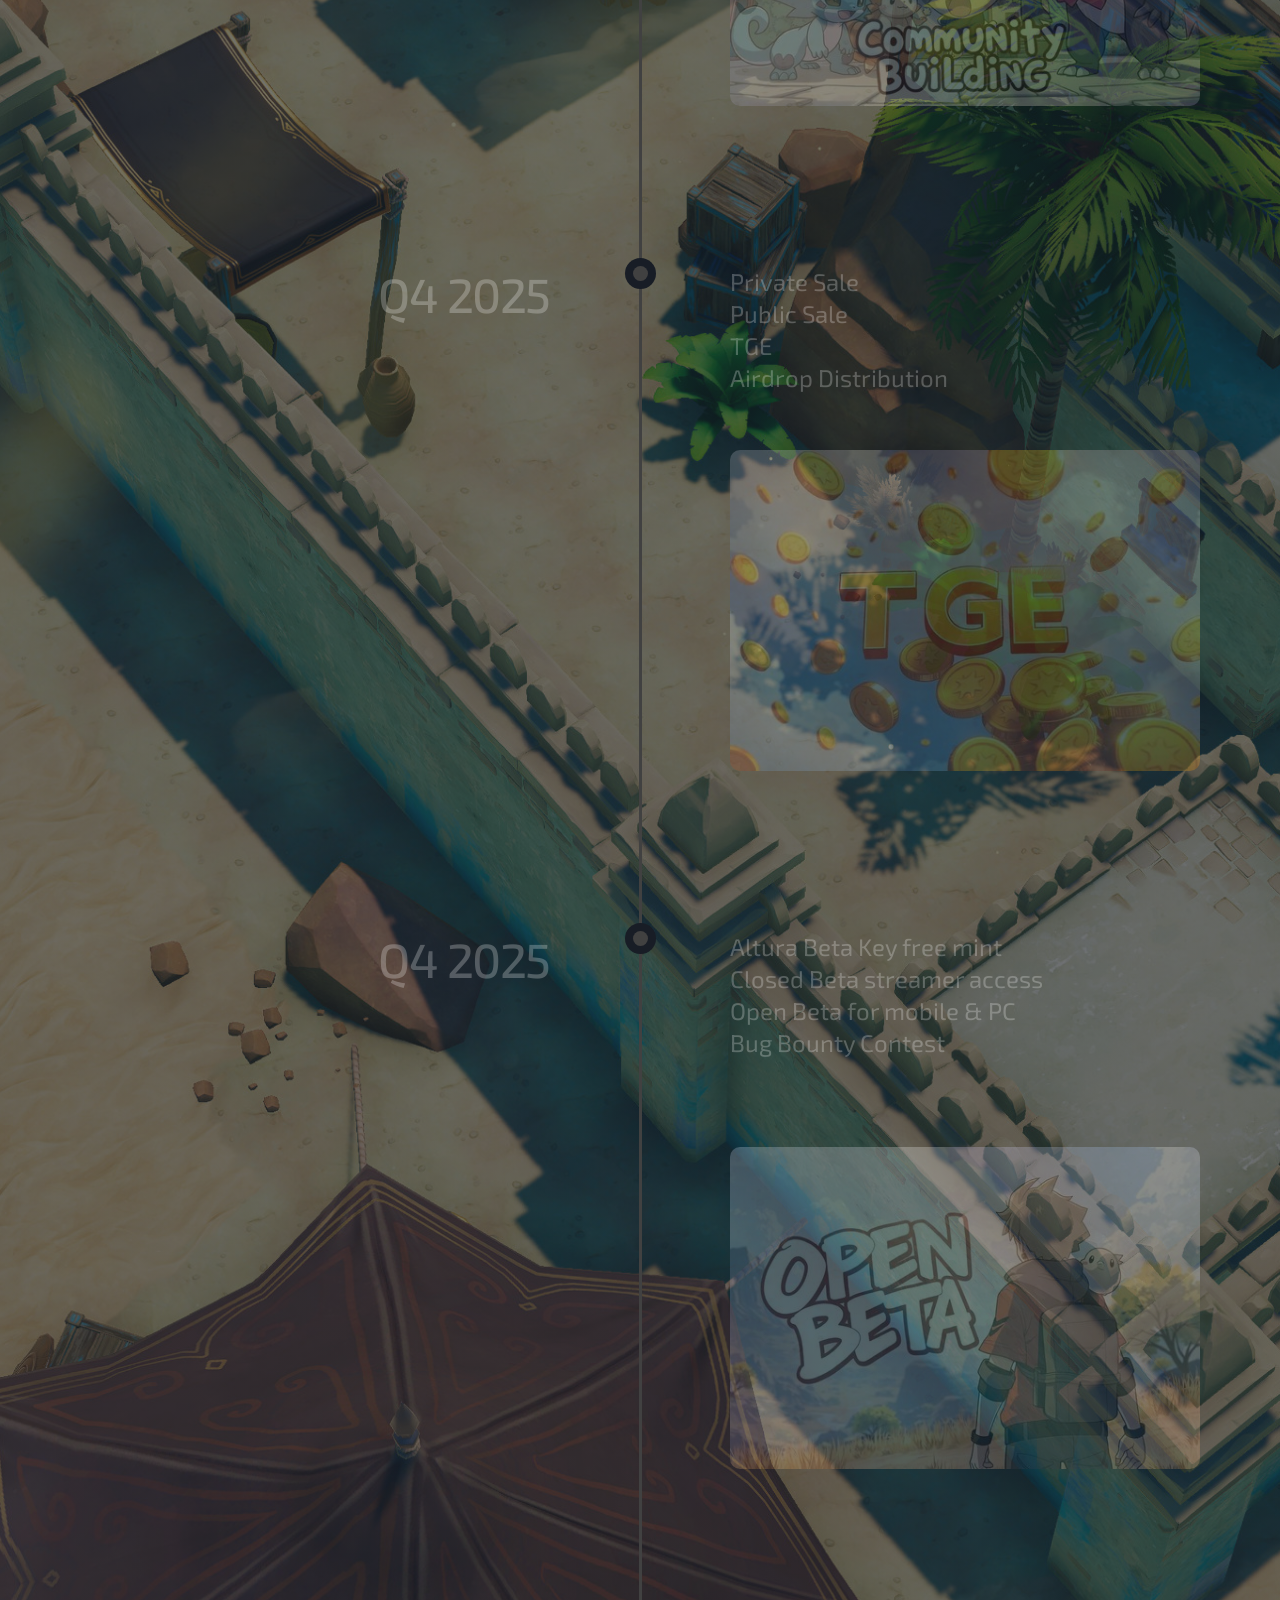
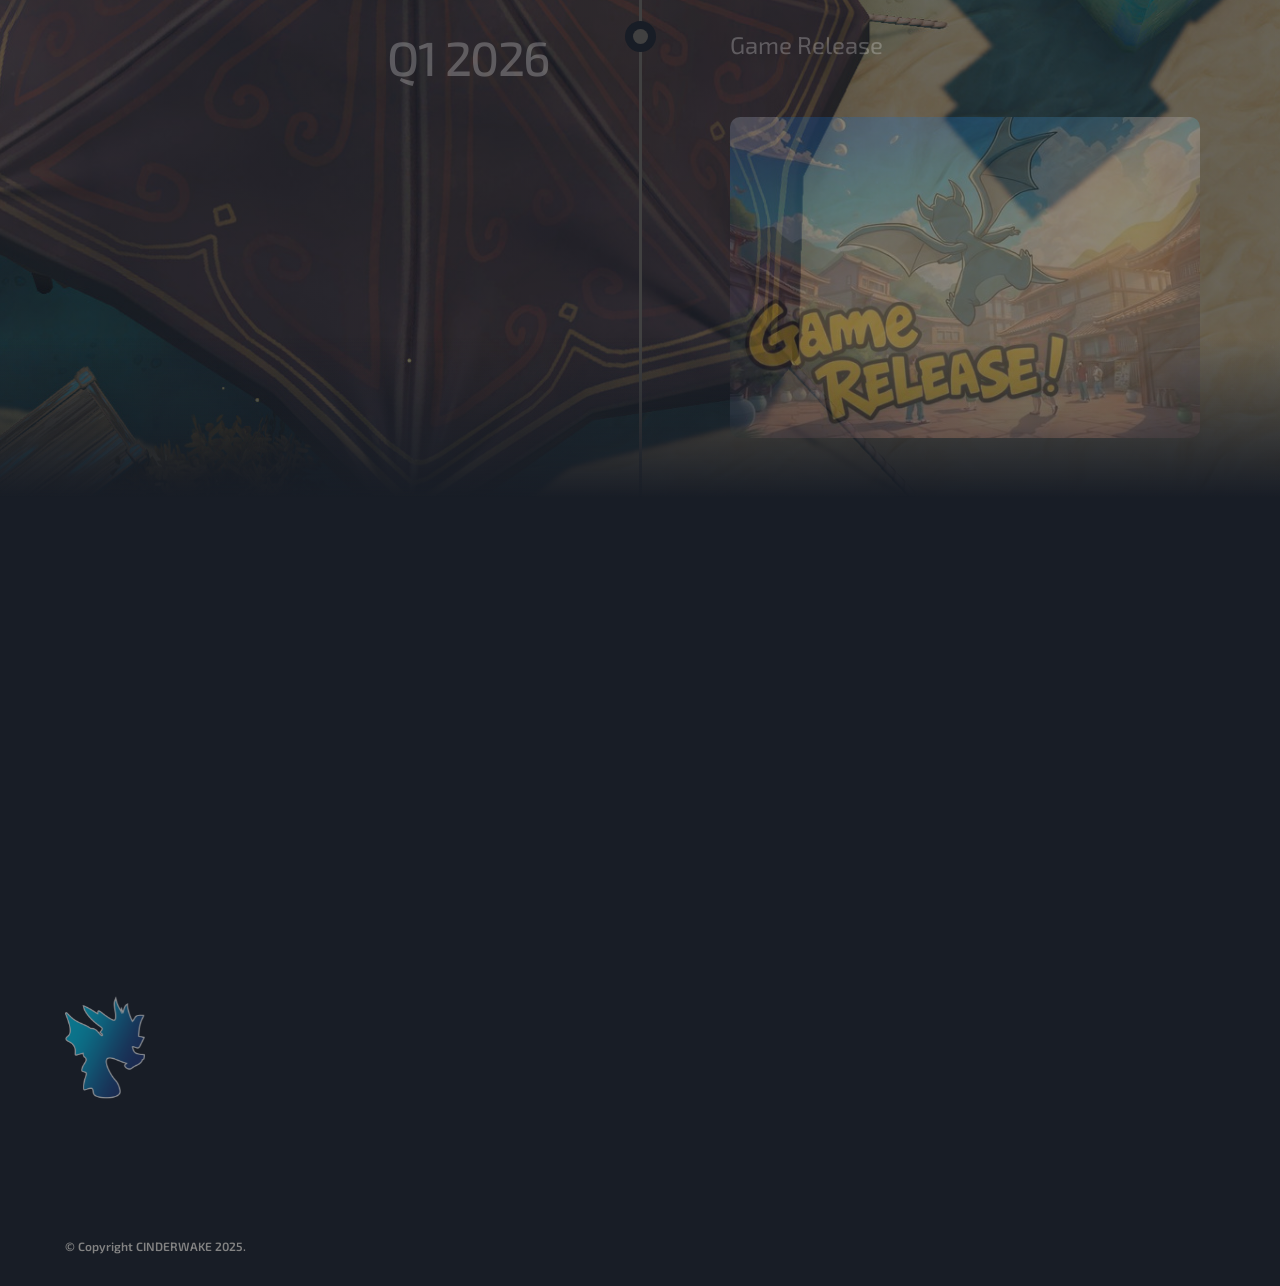
==== commit 3f385305: "Banner: always animate (drop prefers-reduced-motion guard) Remove the reduced-motion media query so " ====
--- a/roadmap.html
+++ b/roadmap.html
@@ -9,7 +9,6 @@
 @keyframes cndrFireShift{0%{background-position:0% 50%}100%{background-position:200% 50%}}
 @keyframes cndrFireFlicker{0%,100%{transform:scale(1) rotate(0);filter:drop-shadow(0 0 2px rgba(255,180,80,.55))}50%{transform:scale(1.18) rotate(-4deg);filter:drop-shadow(0 0 7px rgba(255,140,40,.95))}}
 .cndr-fire{display:inline-block;animation:cndrFireFlicker 1.5s ease-in-out infinite}
-@media (prefers-reduced-motion:reduce){#cndr-solana-banner{animation:none}.cndr-fire{animation:none}}
 </style>
 <div id="cndr-solana-banner" role="region" aria-label="Announcement"><span><span class="cndr-fire">🔥</span> <strong>$CNDR</strong> is live on Solana</span><button type="button" aria-label="Dismiss announcement" onclick="this.parentNode.style.display='none';document.documentElement.style.setProperty('--cndr-banner-h','0px');">×</button></div><div class="wrap is-roadmap"><div class="nav_wrapper"><div data-animation="default" class="nav_component w-nav" data-easing2="ease" fs-scrolldisable-element="smart-nav" data-easing="ease" data-collapse="medium" data-w-id="f334f4ee-39ba-2723-30ae-fa889d1e36ba" role="banner" data-duration="400"><div class="nav_container"><a href="index.htm" class="nav_logo-link w-nav-brand"><img src="65edb0c08d0f6e270a85b3d5/cinderwake-logo.png" loading="lazy" width="Auto" height="Auto" alt="" srcset="65edb0c08d0f6e270a85b3d5/cinderwake-logo.png 500w, 65edb0c08d0f6e270a85b3d5/cinderwake-logo.png 800w, 65edb0c08d0f6e270a85b3d5/cinderwake-logo.png 1080w, 65edb0c08d0f6e270a85b3d5/cinderwake-logo.png 1600w, 65edb0c08d0f6e270a85b3d5/cinderwake-logo.png 2400w" sizes="(max-width: 479px) 98vw, (max-width: 767px) 99vw, (max-width: 2400px) 100vw, 2400px" class="brand-image"></a><nav role="navigation" class="nav_menu w-nav-menu"><div class="nav_menu-left"><a href="index.htm" class="nav_link">Home</a><a href="#" onclick="return false;" title="Coming soon" target="_blank" class="soon-link w-inline-block"><div class="nav_link">Whitepaper</div></a><a href="#" onclick="return false;" title="Coming soon" class="nav_link">Infodeck</a><a href="roadmap.html" aria-current="page" class="nav_link w--current">Roadmap</a></div><div class="nav_menu-right is-tablet"><div class="nav_button-wrapper"><a href="https://x.com/cinderwakeio" target="_blank" class="opacity-hover w-inline-block"><div class="vectors-wrapper-3 w-embed"><svg xmlns="http://www.w3.org/2000/svg" viewbox="0 0 512 512"><!--!Font Awesome Free 6.5.1 by @fontawesome - https://fontawesome.com License - https://fontawesome.com/license/free Copyright 2024 Fonticons, Inc.--><path fill="currentColor" d="M389.2 48h70.6L305.6 224.2 487 464H345L233.7 318.6 106.5 464H35.8L200.7 275.5 26.8 48H172.4L272.9 180.9 389.2 48zM364.4 421.8h39.1L151.1 88h-42L364.4 421.8z"></path></svg></div></a></div></div></nav><div class="nav_menu-right is-desktop"><div class="nav_button-wrapper"><a href="https://x.com/cinderwakeio" target="_blank" class="opacity-hover w-inline-block"><div class="vectors-wrapper-3 w-embed"><svg xmlns="http://www.w3.org/2000/svg" viewbox="0 0 512 512"><!--!Font Awesome Free 6.5.1 by @fontawesome - https://fontawesome.com License - https://fontawesome.com/license/free Copyright 2024 Fonticons, Inc.--><path fill="currentColor" d="M389.2 48h70.6L305.6 224.2 487 464H345L233.7 318.6 106.5 464H35.8L200.7 275.5 26.8 48H172.4L272.9 180.9 389.2 48zM364.4 421.8h39.1L151.1 88h-42L364.4 421.8z"></path></svg></div></a></div></div><div class="nav_menu-button w-nav-button"><div class="menu-icon_component"><div class="menu-icon_line-top"></div><div class="menu-icon_line-middle"><div class="menu-icon_line-middle-inner"></div></div><div class="menu-icon_line-bottom"></div></div></div></div></div></div><div class="section-timeline-heading"><div class="container"><div class="padding-vertical-large"><div class="timeline-main_heading-wrapper"><div class="margin-bottom-medium"><h1 class="h1 uppercase text-white is-shadow fade-in-200">Roadmap</h1></div><div class="text-2xl font-black text-white max-700 is-shadow fade-in-300 hide">Cinderwake, a crossplay mobile game, immerses players in an open world ripe for exploration.</div></div></div></div></div><div class="section-timeline"><div class="overlay-fade-bottom"></div><div class="overlay-fade-top"></div><div class="container"><div class="timeline_component"><div class="timeline_progress"><div class="timeline_progress-bar"></div></div><div data-w-id="f598eb9b-3ac3-5f23-0cc0-b1598bd8a2d6" class="timeline_item"><div id="w-node-f598eb9b-3ac3-5f23-0cc0-b1598bd8a2d7-6bae9f62" class="timeline_left"><div class="timeline_date-text">Q2 2024</div></div><div id="w-node-f598eb9b-3ac3-5f23-0cc0-b1598bd8a2da-6bae9f62" class="timeline_centre"><div class="timeline_circle"></div></div><div id="w-node-f598eb9b-3ac3-5f23-0cc0-b1598bd8a2dc-6bae9f62" class="timeline_right"><div class="margin-bottom-xlarge"><div class="text-2xl font-black text-white max-700"><strong class="bold-text">DONE<br></strong>Development of Cinderwake<br>Creation of the Ember Creatures<br>Content creation<br><br></div></div><div class="timeline_image-wrapper"><img src="65edb0c08d0f6e270a85b3d5/66e434038d9d318dfdad5cd0_pikaso_texttoimage_cartoon-anime-style-the-text-development-written.jpeg" loading="lazy" width="480" sizes="(max-width: 479px) 100vw, 480px" alt="" srcset="65edb0c08d0f6e270a85b3d5/66e434038d9d318dfdad5cd0_pikaso_texttoimage_cartoon-anime-style-the-text-development-written-p-500.jpeg 500w, 65edb0c08d0f6e270a85b3d5/66e434038d9d318dfdad5cd0_pikaso_texttoimage_cartoon-anime-style-the-text-development-written-p-800.jpeg 800w, 65edb0c08d0f6e270a85b3d5/66e434038d9d318dfdad5cd0_pikaso_texttoimage_cartoon-anime-style-the-text-development-written-p-1080.jpeg 1080w, 65edb0c08d0f6e270a85b3d5/66e434038d9d318dfdad5cd0_pikaso_texttoimage_cartoon-anime-style-the-text-development-written.jpeg 1216w"></div></div></div><div data-w-id="52b753d2-a385-c561-7b0c-c6ce01f4a309" class="timeline_item"><div id="w-node-_52b753d2-a385-c561-7b0c-c6ce01f4a30a-6bae9f62" class="timeline_left"><div class="timeline_date-text">Q3 2025</div></div><div id="w-node-_52b753d2-a385-c561-7b0c-c6ce01f4a30d-6bae9f62" class="timeline_centre"><div class="timeline_circle"></div></div><div id="w-node-_52b753d2-a385-c561-7b0c-c6ce01f4a30f-6bae9f62" class="timeline_right"><div class="margin-bottom-xlarge"><div class="text-2xl font-black text-white max-700">Community Building<br>Open Quests for a massive post TGE <br>Angel Round Open<br>Seed Round Open  <br></div></div><div class="timeline_image-wrapper"><img src="65edb0c08d0f6e270a85b3d5/66e4375e30d5f2bd68a80fdd_pikaso_texttoimage_cartoon-anime-style-pokemon-like-creatures-tamers-%20%281%29.jpeg" loading="lazy" width="480" sizes="(max-width: 479px) 100vw, 480px" alt="" srcset="65edb0c08d0f6e270a85b3d5/66e4375e30d5f2bd68a80fdd_pikaso_texttoimage_cartoon-anime-style-pokemon-like-creatures-tamers-%20%281%29-p-500.jpeg 500w, 65edb0c08d0f6e270a85b3d5/66e4375e30d5f2bd68a80fdd_pikaso_texttoimage_cartoon-anime-style-pokemon-like-creatures-tamers-%20%281%29-p-800.jpeg 800w, 65edb0c08d0f6e270a85b3d5/66e4375e30d5f2bd68a80fdd_pikaso_texttoimage_cartoon-anime-style-pokemon-like-creatures-tamers-%20%281%29-p-1080.jpeg 1080w, 65edb0c08d0f6e270a85b3d5/66e4375e30d5f2bd68a80fdd_pikaso_texttoimage_cartoon-anime-style-pokemon-like-creatures-tamers-%20%281%29.jpeg 1216w"></div></div></div><div data-w-id="fb2a8386-4f6d-0e5f-ca7f-9562b5415572" class="timeline_item"><div id="w-node-fb2a8386-4f6d-0e5f-ca7f-9562b5415573-6bae9f62" class="timeline_left"><div class="timeline_date-text">Q4 2025</div></div><div id="w-node-fb2a8386-4f6d-0e5f-ca7f-9562b5415576-6bae9f62" class="timeline_centre"><div class="timeline_circle"></div></div><div id="w-node-fb2a8386-4f6d-0e5f-ca7f-9562b5415578-6bae9f62" class="timeline_right"><div class="margin-bottom-xlarge"><div class="text-2xl font-black text-white max-700">Private Sale<br>Public Sale<br>TGE<br>Airdrop Distribution<br></div></div><div class="timeline_image-wrapper"><img src="65edb0c08d0f6e270a85b3d5/66e437f4d827fdf0c447651d_pikaso_texttoimage_cartoon-anime-style-coins-flying-the-text-TGE-writ.jpeg" loading="lazy" width="480" sizes="(max-width: 479px) 100vw, 480px" alt="" srcset="65edb0c08d0f6e270a85b3d5/66e437f4d827fdf0c447651d_pikaso_texttoimage_cartoon-anime-style-coins-flying-the-text-TGE-writ-p-500.jpeg 500w, 65edb0c08d0f6e270a85b3d5/66e437f4d827fdf0c447651d_pikaso_texttoimage_cartoon-anime-style-coins-flying-the-text-TGE-writ-p-800.jpeg 800w, 65edb0c08d0f6e270a85b3d5/66e437f4d827fdf0c447651d_pikaso_texttoimage_cartoon-anime-style-coins-flying-the-text-TGE-writ-p-1080.jpeg 1080w, 65edb0c08d0f6e270a85b3d5/66e437f4d827fdf0c447651d_pikaso_texttoimage_cartoon-anime-style-coins-flying-the-text-TGE-writ.jpeg 1216w"></div></div></div><div data-w-id="657e2083-3b31-bb04-ebbe-5935aabd07f8" class="timeline_item"><div id="w-node-_657e2083-3b31-bb04-ebbe-5935aabd07f9-6bae9f62" class="timeline_left"><div class="timeline_date-text">Q4 2025</div></div><div id="w-node-_657e2083-3b31-bb04-ebbe-5935aabd07fc-6bae9f62" class="timeline_centre"><div class="timeline_circle"></div></div><div id="w-node-_657e2083-3b31-bb04-ebbe-5935aabd07fe-6bae9f62" class="timeline_right"><div class="margin-bottom-xlarge"><div class="text-2xl font-black text-white max-700">Altura Beta Key free mint<br>Closed Beta streamer access<br>Open Beta for mobile &amp; PC<br>Bug Bounty Contest<br>‍</div></div><div class="timeline_image-wrapper"><img src="65edb0c08d0f6e270a85b3d5/66e43a5238f781be1020b7a4_pikaso_texttoimage_cartoon-anime-style-player-with-baby-pokemon-creat%20%281%29.jpeg" loading="lazy" width="480" sizes="(max-width: 479px) 100vw, 480px" alt="" srcset="65edb0c08d0f6e270a85b3d5/66e43a5238f781be1020b7a4_pikaso_texttoimage_cartoon-anime-style-player-with-baby-pokemon-creat%20%281%29-p-500.jpeg 500w, 65edb0c08d0f6e270a85b3d5/66e43a5238f781be1020b7a4_pikaso_texttoimage_cartoon-anime-style-player-with-baby-pokemon-creat%20%281%29-p-800.jpeg 800w, 65edb0c08d0f6e270a85b3d5/66e43a5238f781be1020b7a4_pikaso_texttoimage_cartoon-anime-style-player-with-baby-pokemon-creat%20%281%29-p-1080.jpeg 1080w, 65edb0c08d0f6e270a85b3d5/66e43a5238f781be1020b7a4_pikaso_texttoimage_cartoon-anime-style-player-with-baby-pokemon-creat%20%281%29.jpeg 1216w"></div></div></div><div data-w-id="8124001e-5a3d-9c7e-6626-b7a7f5ca1448" class="timeline_item"><div id="w-node-_8124001e-5a3d-9c7e-6626-b7a7f5ca1449-6bae9f62" class="timeline_left"><div class="timeline_date-text">Q1 2026</div></div><div id="w-node-_8124001e-5a3d-9c7e-6626-b7a7f5ca144c-6bae9f62" class="timeline_centre"><div class="timeline_circle"></div></div><div id="w-node-_8124001e-5a3d-9c7e-6626-b7a7f5ca144e-6bae9f62" class="timeline_right"><div class="margin-bottom-xlarge"><div class="text-2xl font-black text-white max-700">Game Release</div></div><div class="timeline_image-wrapper"><img src="65edb0c08d0f6e270a85b3d5/66e43b768213e007e85223b6_pikaso_texttoimage_cartoon-anime-style-party-in-ancient-Japanese-town.jpeg" loading="lazy" width="480" sizes="(max-width: 479px) 100vw, 480px" alt="" srcset="65edb0c08d0f6e270a85b3d5/66e43b768213e007e85223b6_pikaso_texttoimage_cartoon-anime-style-party-in-ancient-Japanese-town-p-500.jpeg 500w, 65edb0c08d0f6e270a85b3d5/66e43b768213e007e85223b6_pikaso_texttoimage_cartoon-anime-style-party-in-ancient-Japanese-town-p-800.jpeg 800w, 65edb0c08d0f6e270a85b3d5/66e43b768213e007e85223b6_pikaso_texttoimage_cartoon-anime-style-party-in-ancient-Japanese-town-p-1080.jpeg 1080w, 65edb0c08d0f6e270a85b3d5/66e43b768213e007e85223b6_pikaso_texttoimage_cartoon-anime-style-party-in-ancient-Japanese-town.jpeg 1216w"></div></div></div><div></div></div></div></div><section class="section"><div class="w-layout-blockcontainer container w-container"><div class="section-news"><div class="ads-block"><div class="max-625"><div class="text-center"><p class="text-3xl font-black uppercase text-white weight-700 fade-in-200">Stay up to date by following our socials!</p></div></div><div class="download-apps fade-in-300"></div></div></div></div></section><div class="footer"><div class="container is-footer"><div class="footer-content"><div class="footer-column"><div class="logo"><a href="index.htm" class="fade-in-100 w-inline-block"><img src="65edb0c08d0f6e270a85b3d5/65edf3df8883cfba23c4cc61_head%202.png" loading="lazy" width="150.79844665527344" height="70.2705307006836" alt="" srcset="65edb0c08d0f6e270a85b3d5/65edf3df8883cfba23c4cc61_head%202-p-500.png 500w, 65edb0c08d0f6e270a85b3d5/65edf3df8883cfba23c4cc61_head%202-p-800.png 800w, 65edb0c08d0f6e270a85b3d5/65edf3df8883cfba23c4cc61_head%202-p-1080.png 1080w, 65edb0c08d0f6e270a85b3d5/65edf3df8883cfba23c4cc61_head%202-p-1600.png 1600w, 65edb0c08d0f6e270a85b3d5/65edf3df8883cfba23c4cc61_head%202-p-2000.png 2000w, 65edb0c08d0f6e270a85b3d5/65edf3df8883cfba23c4cc61_head%202-p-2600.png 2600w, 65edb0c08d0f6e270a85b3d5/65edf3df8883cfba23c4cc61_head%202.png 3199w" sizes="150.796875px" class="footer-brand-logo"></a></div><div class="footer-menu-links fade-in-400"><a href="index.htm" class="opacity-hover w-inline-block"><div class="footer-link">Home</div></a><a data-w-id="b6670993-d872-7fd7-d402-59e4d78cd93d" href="#" onclick="return false;" title="Coming soon" target="_blank" class="footer-link-soon w-inline-block"><div class="footer-link">Whitepaper</div></a><a href="#" onclick="return false;" title="Coming soon" class="opacity-hover w-inline-block"><div class="footer-link">Infodeck</div></a><a href="roadmap.html" aria-current="page" class="opacity-hover w-inline-block w--current"><div class="footer-link">Roadmap</div></a></div><div class="footer-social-links fade-in-500"><a href="https://x.com/cinderwakeio" target="_blank" class="social-media-link opacity-hover"><img src="65edb0c08d0f6e270a85b3d5/65edb0c08d0f6e270a85b46f_Vectors-Wrapper.svg" loading="lazy" width="18.628662109375" height="14.470244407653809" alt="" class="vectors-wrapper-52"></a></div><div class="divider-footer-gradient fade-in-600"></div><div class="website-copy"><p class="text-xs font-semibold text-grey">© Copyright CINDERWAKE 2025. </p></div></div></div></div><div data-w-id="f4044516-5339-81cd-c747-863c28a17144" class="walking-wrappper"><img src="65edb0c08d0f6e270a85b3d5/65febe58690b558ee5e28cb8_gifmaker_me.gif" loading="lazy" alt="" class="walking-in"></div></div></div><script src="js/jquery-3.5.1.min.dc5e7f18c8.js?site=65edb0c08d0f6e270a85b3d5" type="text/javascript" integrity="sha256-9/aliU8dGd2tb6OSsuzixeV4y/faTqgFtohetphbbj0=" crossorigin="anonymous"></script><script src="65edb0c08d0f6e270a85b3d5/js/webflow.schunk.4a394eb5af8156f2.js" type="text/javascript"></script><script src="65edb0c08d0f6e270a85b3d5/js/webflow.schunk.88e7e05d22144a74.js" type="text/javascript"></script><script src="65edb0c08d0f6e270a85b3d5/js/webflow.f52cdfb4.03f10e0a35a5067b.js" type="text/javascript"></script><script>
 var Webflow = Webflow || [];
